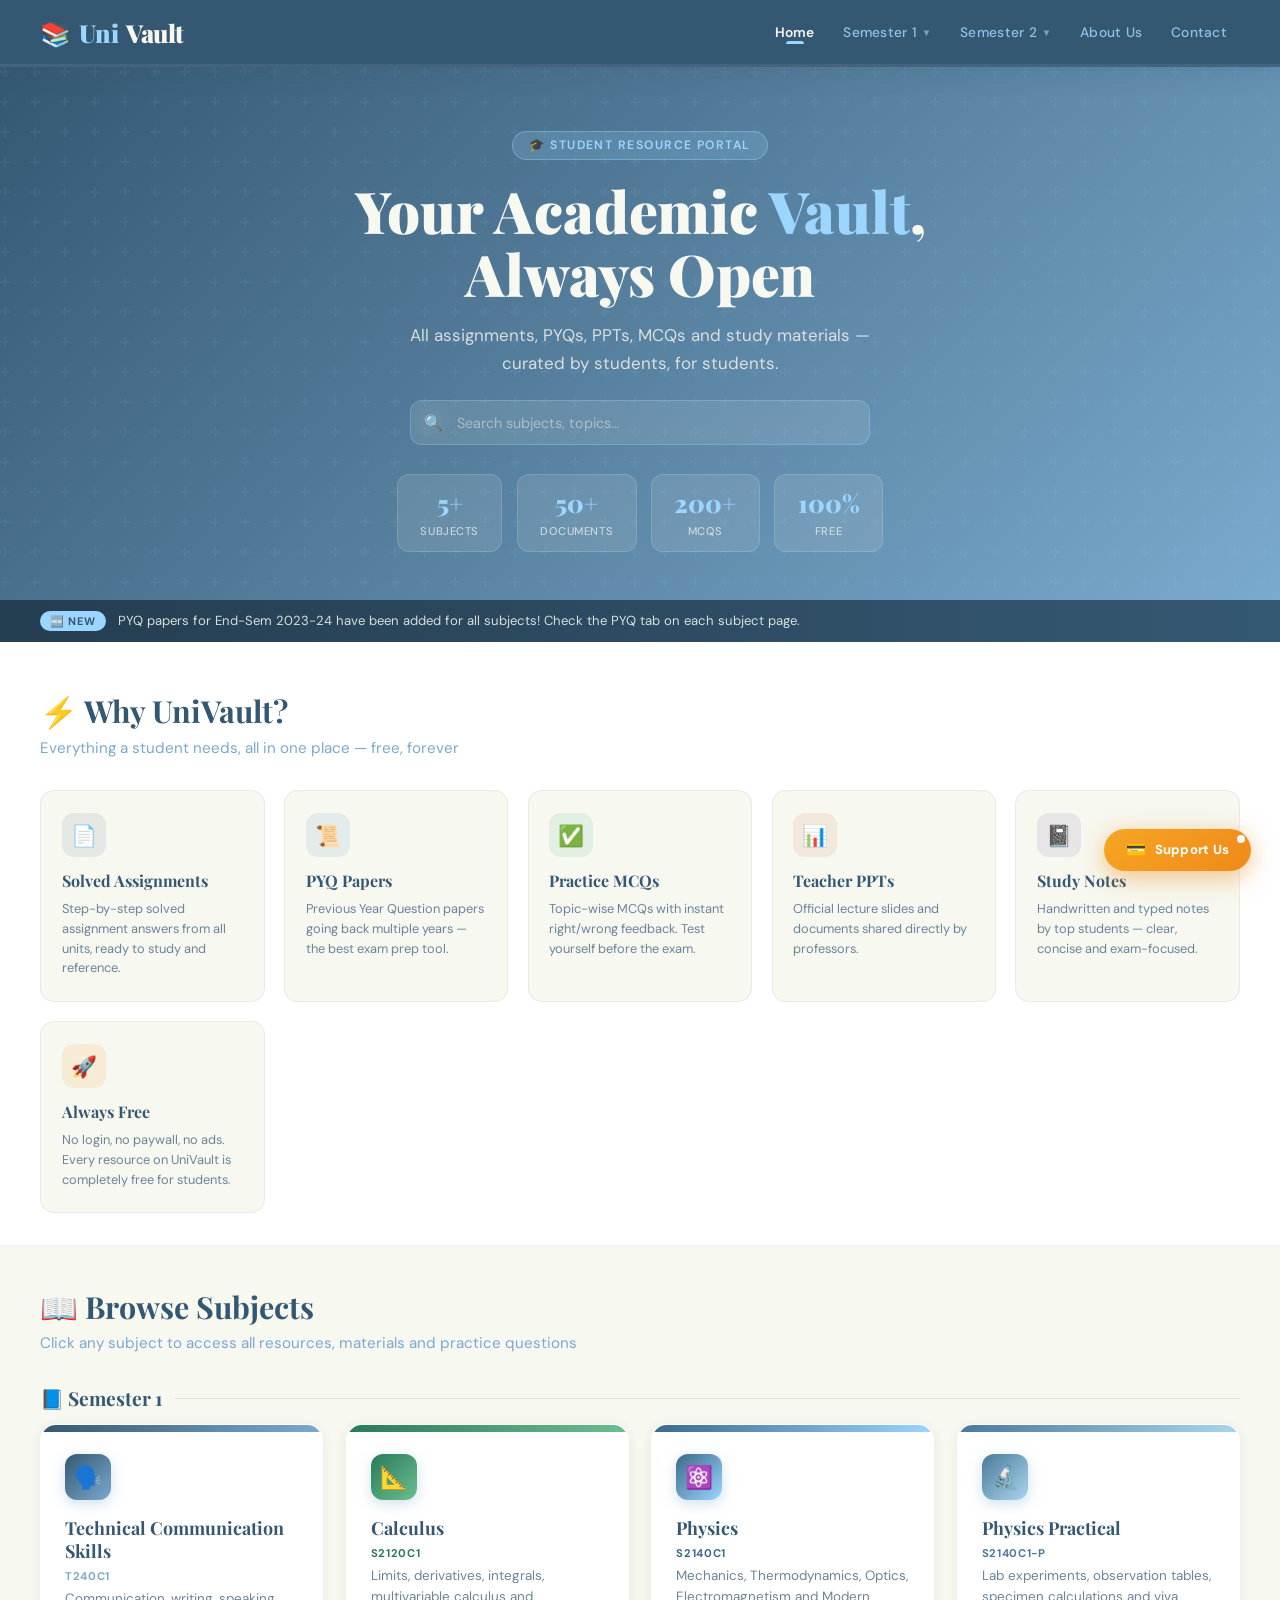
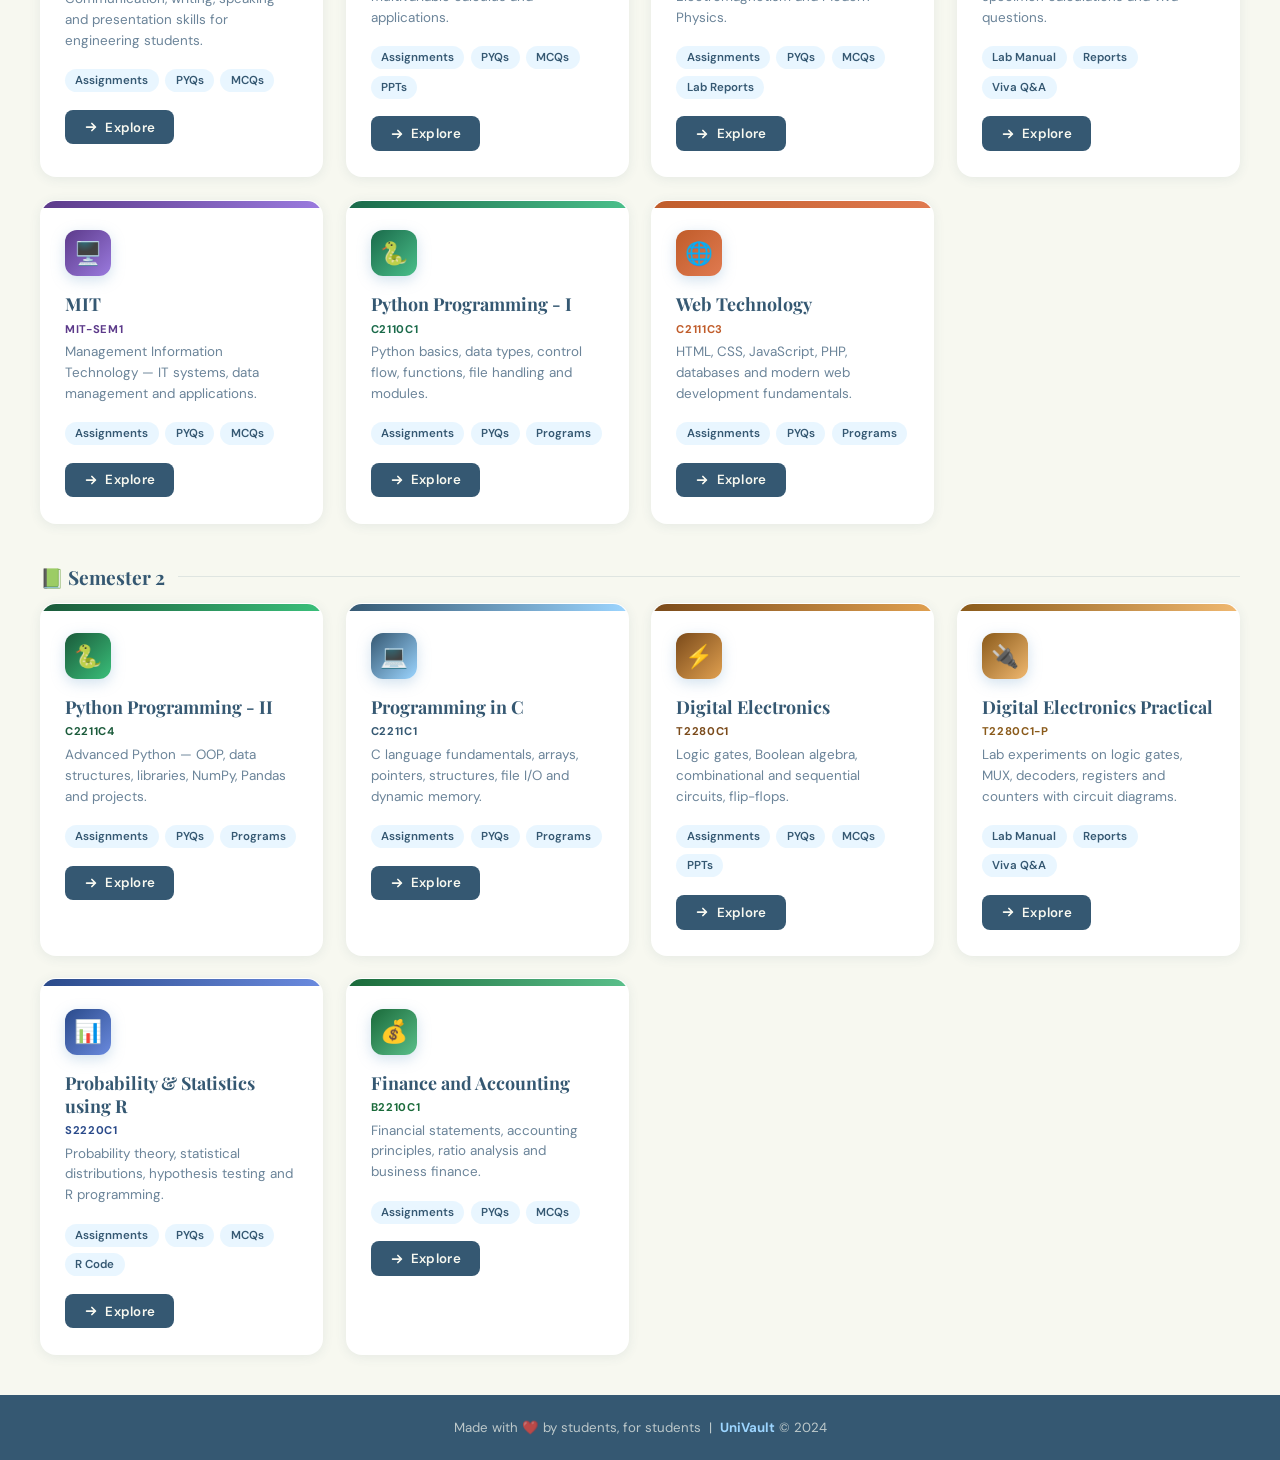
==== index.html @ ff8814cd "Add files via upload" ====
<!DOCTYPE html>
<html lang="en">
<head>
<meta charset="UTF-8"/>
<meta name="viewport" content="width=device-width, initial-scale=1.0"/>
<title>UniVault — Student Resource Hub</title>
<link href="https://fonts.googleapis.com/css2?family=Playfair+Display:wght@700;900&family=DM+Sans:wght@300;400;500;600&display=swap" rel="stylesheet"/>
<style>
:root {
  --c1:#355872; --c2:#7AAACE; --c3:#9CD5FF; --c4:#F7F8F0;
  --c1d:#243e52;
  --shadow:0 8px 32px rgba(53,88,114,.18);
  --radius:16px;
  --t:0.36s cubic-bezier(.4,0,.2,1);
}
*,*::before,*::after{box-sizing:border-box;margin:0;padding:0;}
html{scroll-behavior:smooth;}
body{
  font-family:'DM Sans',sans-serif;
  background:var(--c4);
  color:var(--c1);
  min-height:100vh;
  overflow-x:hidden;
  padding-top:67px;
}

/* PAGE SYSTEM */
.page{display:none;min-height:100vh;animation:pageIn .42s cubic-bezier(.4,0,.2,1);}
.page.active{display:block;}
@keyframes pageIn{from{opacity:0;transform:translateY(20px);}to{opacity:1;transform:translateY(0);}}

/* ══════════════════════════════════════════
   NAVBAR — fixed, scroll-aware
══════════════════════════════════════════ */
nav{
  position:fixed;top:0;left:0;right:0;
  z-index:500;
  display:flex;flex-direction:column;
  background:var(--c1);
  box-shadow:0 2px 24px rgba(53,88,114,.28);
  transition:background .3s ease,box-shadow .3s ease;
}
nav.scrolled{
  background:rgba(35,62,82,.96);
  backdrop-filter:blur(16px);
  -webkit-backdrop-filter:blur(16px);
  box-shadow:0 4px 36px rgba(53,88,114,.38);
}
.nav-top{
  display:flex;align-items:center;
  justify-content:space-between;
  padding:0 2.5rem;
  height:64px;
  transition:height .3s ease;
}
nav.scrolled .nav-top{height:52px;}
.nav-logo{
  font-family:'Playfair Display',serif;
  font-size:1.55rem;font-weight:900;
  color:var(--c4);letter-spacing:-.5px;
  cursor:pointer;user-select:none;
  display:flex;align-items:center;gap:.5rem;
  transition:font-size .3s ease;
  flex-shrink:0;
}
nav.scrolled .nav-logo{font-size:1.32rem;}
.nav-logo span{color:var(--c3);}
.nav-links{
  display:flex;align-items:center;gap:.15rem;
  list-style:none;
  overflow-x:auto;
  scrollbar-width:none;
  -ms-overflow-style:none;
  flex:1;
  justify-content:flex-end;
  padding:0 0 0 1rem;
}
.nav-links::-webkit-scrollbar{display:none;}
.nav-links li button{
  background:none;border:none;
  font-family:'DM Sans',sans-serif;
  font-size:.86rem;font-weight:500;letter-spacing:.02em;
  color:rgba(156,213,255,.85);
  padding:.42rem .82rem;
  border-radius:8px;cursor:pointer;
  transition:background var(--t),color var(--t);
  white-space:nowrap;
  position:relative;
}
.nav-links li button:hover{background:rgba(156,213,255,.14);color:var(--c4);}
.nav-links li button.active{color:var(--c4);font-weight:600;}
.nav-links li button.active::after{
  content:'';
  position:absolute;
  bottom:4px;left:50%;transform:translateX(-50%);
  width:18px;height:3px;
  background:var(--c3);
  border-radius:3px 3px 0 0;
}
/* Progress bar */
.nav-progress{height:3px;background:rgba(255,255,255,.07);position:relative;}
.nav-progress-fill{
  position:absolute;top:0;left:0;
  height:100%;width:0%;
  background:linear-gradient(90deg,var(--c3),var(--c2));
  transition:width .1s linear;
  border-radius:0 3px 3px 0;
  box-shadow:0 0 10px rgba(156,213,255,.55);
}

/* ── DROPDOWN MENUS ── */
.nav-dropdown{position:relative;}
.nav-dropdown>button{
  display:inline-flex;align-items:center;gap:.3rem;
  background:none;border:none;
  font-family:'DM Sans',sans-serif;
  font-size:.86rem;font-weight:500;letter-spacing:.02em;
  color:rgba(156,213,255,.85);
  padding:.42rem .82rem;
  border-radius:8px;cursor:pointer;
  transition:background var(--t),color var(--t);
  white-space:nowrap;position:relative;
}
.nav-dropdown>button .dd-arrow{
  font-size:.6rem;opacity:.7;
  transition:transform .25s ease;
  display:inline-block;
}
.nav-dropdown:hover>button .dd-arrow,
.nav-dropdown.open>button .dd-arrow{transform:rotate(180deg);}
.nav-dropdown>button:hover,.nav-dropdown.open>button{
  background:rgba(156,213,255,.14);color:var(--c4);
}
.nav-dropdown>button.active{color:var(--c4);font-weight:600;}
.nav-dropdown>button.active::after{
  content:'';position:absolute;
  bottom:4px;left:50%;transform:translateX(-50%);
  width:18px;height:3px;
  background:var(--c3);border-radius:3px 3px 0 0;
}
/* Dropdown panel */
.dd-menu{
  position:absolute;top:calc(100% + 6px);left:0;
  min-width:270px;
  background:var(--c1d);
  border:1px solid rgba(156,213,255,.18);
  border-radius:12px;
  padding:.5rem;
  box-shadow:0 16px 48px rgba(26,46,59,.45);
  opacity:0;pointer-events:none;
  transform:translateY(-8px);
  transition:opacity .22s ease,transform .22s ease;
  z-index:600;
}
.nav-dropdown:hover .dd-menu,
.nav-dropdown.open .dd-menu{
  opacity:1;pointer-events:auto;transform:translateY(0);
}
.dd-menu-header{
  font-size:.65rem;font-weight:700;letter-spacing:.1em;text-transform:uppercase;
  color:rgba(156,213,255,.55);
  padding:.4rem .7rem .3rem;
}
.dd-item{
  display:flex;flex-direction:column;
  padding:.52rem .75rem;border-radius:8px;cursor:pointer;
  transition:background .18s;
  text-align:left;border:none;background:none;width:100%;
}
.dd-item:hover{background:rgba(156,213,255,.12);}
.dd-item .dd-subj-name{
  font-family:'DM Sans',sans-serif;
  font-size:.83rem;font-weight:600;color:var(--c4);
  line-height:1.3;
}
.dd-item .dd-subj-code{
  font-size:.68rem;font-weight:500;
  color:var(--c3);
  letter-spacing:.04em;margin-top:.1rem;
}
.dd-divider{height:1px;background:rgba(156,213,255,.1);margin:.3rem .5rem;}

/* Hamburger */
.hamburger{
  display:none;flex-direction:column;gap:5px;
  cursor:pointer;padding:6px;margin-left:1rem;flex-shrink:0;
}
.hamburger span{
  display:block;width:22px;height:2px;
  background:var(--c4);border-radius:2px;
  transition:transform .3s ease,opacity .3s ease;
}
.hamburger.open span:nth-child(1){transform:translateY(7px) rotate(45deg);}
.hamburger.open span:nth-child(2){opacity:0;transform:scaleX(0);}
.hamburger.open span:nth-child(3){transform:translateY(-7px) rotate(-45deg);}

/* Mobile */
@media(max-width:820px){
  .hamburger{display:flex;}
  .nav-links{
    position:absolute;
    top:100%;left:0;right:0;
    flex-direction:column;align-items:stretch;justify-content:flex-start;
    background:rgba(35,62,82,.97);
    backdrop-filter:blur(16px);
    padding:0 1.5rem;
    max-height:0;overflow:hidden;
    transition:max-height .5s cubic-bezier(.4,0,.2,1),padding .3s ease;
    box-shadow:0 12px 32px rgba(53,88,114,.3);
    gap:0;
  }
  .nav-links.open{max-height:900px;padding:.6rem 1.5rem 1.2rem;}
  .nav-links li,.nav-dropdown{border-bottom:1px solid rgba(156,213,255,.09);width:100%;}
  .nav-links li:last-child,.nav-dropdown:last-child{border-bottom:none;}
  .nav-links li button{width:100%;text-align:left;padding:.78rem .4rem;font-size:.92rem;}
  .nav-links li button.active::after{display:none;}
  .nav-top{padding:0 1.5rem;}
  /* mobile dropdown */
  .nav-dropdown>button{width:100%;text-align:left;padding:.78rem .4rem;font-size:.92rem;}
  .nav-dropdown>button.active::after{display:none;}
  .dd-menu{
    position:static;
    opacity:1;pointer-events:auto;transform:none;
    box-shadow:none;border:none;
    background:rgba(156,213,255,.05);
    border-radius:8px;
    padding:.3rem .5rem;
    margin:.2rem 0 .4rem 1rem;
    display:none;
  }
  .nav-dropdown.open .dd-menu{display:block;}
  .dd-menu-header{color:rgba(156,213,255,.45);}
  .dd-item .dd-subj-name{font-size:.85rem;}
}

/* HERO */
.hero{
  position:relative;
  background:linear-gradient(135deg,var(--c1) 0%,var(--c2) 100%);
  min-height:340px;
  display:flex;flex-direction:column;align-items:center;
  justify-content:center;text-align:center;
  padding:4rem 2rem 3rem;overflow:hidden;
}
.hero::before{
  content:'';position:absolute;inset:0;
  background:url("data:image/svg+xml,%3Csvg width='60' height='60' viewBox='0 0 60 60' xmlns='http://www.w3.org/2000/svg'%3E%3Cg fill='%239CD5FF' fill-opacity='0.06'%3E%3Cpath d='M36 34v-4h-2v4h-4v2h4v4h2v-4h4v-2h-4zm0-30V0h-2v4h-4v2h4v4h2V6h4V4h-4zM6 34v-4H4v4H0v2h4v4h2v-4h4v-2H6zM6 4V0H4v4H0v2h4v4h2V6h4V4H6z'/%3E%3C/g%3E%3C/svg%3E");
  pointer-events:none;
}
.hero-badge{
  display:inline-block;
  background:rgba(156,213,255,.18);border:1px solid rgba(156,213,255,.38);
  color:var(--c3);font-size:.76rem;font-weight:600;letter-spacing:.12em;text-transform:uppercase;
  padding:.34rem 1rem;border-radius:50px;margin-bottom:1.2rem;
  animation:fadeUp .6s ease both;
}
.hero h1{
  font-family:'Playfair Display',serif;
  font-size:clamp(2.2rem,5vw,3.6rem);font-weight:900;
  color:var(--c4);line-height:1.1;margin-bottom:1rem;
  animation:fadeUp .7s .1s ease both;
}
.hero h1 em{font-style:normal;color:var(--c3);}
.hero p{
  font-size:1.06rem;color:rgba(247,248,240,.8);
  max-width:520px;line-height:1.65;
  animation:fadeUp .7s .2s ease both;
}
@keyframes fadeUp{from{opacity:0;transform:translateY(28px);}to{opacity:1;transform:translateY(0);}}

/* SUBJECTS */
.subjects-section{padding:2.5rem;}
.section-title{font-family:'Playfair Display',serif;font-size:1.9rem;font-weight:700;color:var(--c1);margin-bottom:.4rem;}
.section-sub{color:var(--c2);font-size:.95rem;margin-bottom:2rem;}
.subjects-grid{display:grid;grid-template-columns:repeat(auto-fill,minmax(260px,1fr));gap:1.4rem;}
.subject-card{
  background:#fff;border-radius:var(--radius);overflow:hidden;
  box-shadow:0 2px 12px rgba(53,88,114,.09);cursor:pointer;
  transition:transform var(--t),box-shadow var(--t),border-color var(--t);
  border:1.5px solid transparent;
}
.subject-card:hover{transform:translateY(-6px) scale(1.015);box-shadow:var(--shadow);border-color:var(--c3);}
.card-stripe{height:7px;background:linear-gradient(90deg,var(--c1),var(--c2));}
.card-body{padding:1.4rem 1.5rem 1.6rem;}
.card-icon{
  width:46px;height:46px;border-radius:12px;
  background:linear-gradient(135deg,var(--c3),var(--c2));
  display:flex;align-items:center;justify-content:center;
  font-size:1.4rem;margin-bottom:1rem;
  box-shadow:0 4px 14px rgba(122,170,206,.35);
}
.card-title{font-family:'Playfair Display',serif;font-size:1.12rem;font-weight:700;color:var(--c1);margin-bottom:.4rem;}
.card-desc{font-size:.84rem;color:#6b8499;line-height:1.55;margin-bottom:1.1rem;}
.card-pills{display:flex;flex-wrap:wrap;gap:.4rem;margin-bottom:1.1rem;}
.pill{font-size:.72rem;font-weight:600;padding:.25rem .65rem;border-radius:50px;background:rgba(156,213,255,.22);color:var(--c1);}
.card-btn{
  display:inline-flex;align-items:center;gap:.45rem;
  background:var(--c1);color:var(--c4);
  font-family:'DM Sans',sans-serif;font-size:.83rem;font-weight:600;
  padding:.55rem 1.2rem;border-radius:8px;border:none;cursor:pointer;
  transition:background var(--t),transform .15s;letter-spacing:.02em;
}
.card-btn:hover{background:var(--c2);transform:scale(1.04);}
.card-btn svg{width:14px;height:14px;transition:transform .2s;}
.card-btn:hover svg{transform:translateX(3px);}

/* SUBJECT DETAIL */
.subject-hero{
  background:linear-gradient(120deg,var(--c1d),var(--c1) 55%,var(--c2));
  padding:3rem 2.5rem 2.5rem;position:relative;overflow:hidden;
}
.subject-hero::after{
  content:'';position:absolute;right:-60px;top:-60px;
  width:280px;height:280px;background:rgba(156,213,255,.12);border-radius:50%;
}
.back-btn{
  display:inline-flex;align-items:center;gap:.4rem;
  background:rgba(247,248,240,.14);border:1px solid rgba(247,248,240,.28);
  color:var(--c4);font-family:'DM Sans',sans-serif;font-size:.84rem;font-weight:500;
  padding:.42rem 1rem;border-radius:8px;cursor:pointer;margin-bottom:1.4rem;
  transition:background var(--t);
}
.back-btn:hover{background:rgba(247,248,240,.24);}
.subject-title{font-family:'Playfair Display',serif;font-size:clamp(1.7rem,4vw,2.6rem);font-weight:900;color:var(--c4);margin-bottom:.5rem;}
.subject-meta{display:flex;flex-wrap:wrap;gap:1rem;margin-top:.8rem;}
.meta-item{display:flex;align-items:center;gap:.4rem;font-size:.85rem;color:rgba(247,248,240,.82);}
.tab-bar{
  display:flex;gap:.3rem;padding:1.4rem 2.5rem 0;
  border-bottom:2px solid rgba(53,88,114,.12);
  overflow-x:auto;background:#fff;
  position:sticky;top:67px;z-index:100;
}
.tab-bar::-webkit-scrollbar{height:0;}
.tab-btn{
  background:none;border:none;
  font-family:'DM Sans',sans-serif;font-size:.9rem;font-weight:500;color:#6b8499;
  padding:.65rem 1.2rem;border-bottom:3px solid transparent;margin-bottom:-2px;
  cursor:pointer;white-space:nowrap;
  transition:color var(--t),border-color var(--t);
}
.tab-btn.active{color:var(--c1);font-weight:600;border-bottom-color:var(--c1);}
.tab-btn:hover:not(.active){color:var(--c2);}
.tab-content{display:none;padding:2rem 2.5rem;}
.tab-content.active{display:block;animation:pageIn .3s ease;}
.resource-grid{display:grid;grid-template-columns:repeat(auto-fill,minmax(280px,1fr));gap:1.1rem;}
.resource-item{
  background:#fff;border-radius:12px;padding:1.2rem 1.3rem;
  display:flex;align-items:flex-start;gap:1rem;
  box-shadow:0 2px 10px rgba(53,88,114,.07);
  transition:transform var(--t),box-shadow var(--t),border-color var(--t);
  border:1.5px solid rgba(53,88,114,.06);
}
.resource-item:hover{transform:translateY(-3px);box-shadow:0 8px 24px rgba(53,88,114,.14);border-color:var(--c3);}
.res-icon{width:42px;height:42px;flex-shrink:0;border-radius:10px;display:flex;align-items:center;justify-content:center;font-size:1.1rem;box-shadow:0 3px 10px rgba(53,88,114,.22);}
.res-icon.pdf{background:linear-gradient(135deg,#e14d4d,#f08080);}
.res-icon.ppt{background:linear-gradient(135deg,#c05c2a,#e68a5c);}
.res-icon.doc{background:linear-gradient(135deg,var(--c1),var(--c2));}
.res-icon.mcq{background:linear-gradient(135deg,#2a8a6a,#5ec4a0);}
.res-info{flex:1;min-width:0;}
.res-name{font-size:.9rem;font-weight:600;color:var(--c1);margin-bottom:.22rem;white-space:nowrap;overflow:hidden;text-overflow:ellipsis;}
.res-desc{font-size:.77rem;color:#6b8499;line-height:1.45;margin-bottom:.7rem;}
.res-actions{display:flex;gap:.5rem;flex-wrap:wrap;}
.btn-preview,.btn-download{
  font-family:'DM Sans',sans-serif;font-size:.76rem;font-weight:600;
  padding:.32rem .8rem;border-radius:6px;border:none;cursor:pointer;
  display:inline-flex;align-items:center;gap:.3rem;transition:all .22s;
}
.btn-preview{background:rgba(53,88,114,.09);color:var(--c1);}
.btn-preview:hover{background:rgba(53,88,114,.18);transform:scale(1.04);}
.btn-download{background:var(--c1);color:var(--c4);}
.btn-download:hover{background:var(--c2);transform:scale(1.04);}
.upload-notice{
  background:rgba(156,213,255,.18);border:1.5px dashed var(--c2);
  border-radius:12px;padding:1.5rem;text-align:center;
  color:var(--c1);font-size:.88rem;line-height:1.6;margin-bottom:1.5rem;
}
.upload-notice strong{font-weight:700;color:var(--c1);display:block;margin-bottom:.3rem;font-size:.95rem;}
.mcq-card{
  background:#fff;border-radius:14px;padding:1.5rem;margin-bottom:1.2rem;
  box-shadow:0 2px 10px rgba(53,88,114,.07);border-left:4px solid var(--c2);
}
.mcq-q{font-weight:600;color:var(--c1);margin-bottom:1rem;font-size:.95rem;line-height:1.55;}
.mcq-options{display:flex;flex-direction:column;gap:.55rem;}
.mcq-opt{
  padding:.6rem 1rem;border-radius:8px;
  border:1.5px solid rgba(53,88,114,.15);
  cursor:pointer;font-size:.87rem;transition:all .2s;color:var(--c1);
}
.mcq-opt:hover{border-color:var(--c2);background:rgba(156,213,255,.1);}
.mcq-opt.correct{background:rgba(46,160,100,.12);border-color:#2ea064;color:#1a6640;}
.mcq-opt.wrong{background:rgba(220,60,60,.1);border-color:#dc3c3c;color:#8b2020;}
.mcq-result{margin-top:.8rem;font-size:.83rem;font-weight:600;display:none;}
.mcq-result.show{display:block;}
.mcq-result.correct-msg{color:#2ea064;}
.mcq-result.wrong-msg{color:#dc3c3c;}
.info-grid{display:grid;grid-template-columns:repeat(auto-fill,minmax(220px,1fr));gap:1rem;margin-bottom:1.5rem;}
.info-card{background:#fff;border-radius:12px;padding:1.2rem;box-shadow:0 2px 10px rgba(53,88,114,.07);text-align:center;}
.info-card .info-val{font-family:'Playfair Display',serif;font-size:2rem;font-weight:900;color:var(--c1);}
.info-card .info-label{font-size:.8rem;color:#6b8499;margin-top:.2rem;}
.overview-block{background:#fff;border-radius:14px;padding:1.6rem;box-shadow:0 2px 10px rgba(53,88,114,.07);margin-bottom:1.5rem;}
.overview-block h3{font-family:'Playfair Display',serif;color:var(--c1);font-size:1.1rem;margin-bottom:.8rem;}
.overview-block p{font-size:.9rem;color:#4a6275;line-height:1.65;}
.overview-block ul{padding-left:1.2rem;margin-top:.6rem;display:flex;flex-direction:column;gap:.35rem;}
.overview-block ul li{font-size:.88rem;color:#4a6275;line-height:1.5;}

/* ABOUT + CONTACT */
.about-hero,.contact-hero{
  background:linear-gradient(120deg,var(--c1d),var(--c1),var(--c2));
  padding:4rem 2.5rem 3rem;text-align:center;
}
.about-hero h1,.contact-hero h1{font-family:'Playfair Display',serif;font-size:clamp(1.8rem,4vw,2.8rem);font-weight:900;color:var(--c4);margin-bottom:.8rem;}
.about-hero p,.contact-hero p{color:rgba(247,248,240,.82);font-size:1rem;max-width:500px;margin:0 auto;}
.about-content,.contact-content{padding:2.5rem;max-width:860px;margin:0 auto;}
.team-grid{display:grid;grid-template-columns:repeat(auto-fill,minmax(200px,1fr));gap:1.4rem;margin-top:1.5rem;}
.team-card{background:#fff;border-radius:16px;padding:1.8rem 1.2rem;text-align:center;box-shadow:0 2px 12px rgba(53,88,114,.09);transition:transform var(--t);}
.team-card:hover{transform:translateY(-5px);}
.team-avatar{width:72px;height:72px;border-radius:50%;background:linear-gradient(135deg,var(--c1),var(--c2));display:flex;align-items:center;justify-content:center;font-size:1.8rem;margin:0 auto 1rem;box-shadow:0 4px 16px rgba(53,88,114,.25);}
.team-name{font-weight:700;color:var(--c1);font-size:.98rem;}
.team-role{font-size:.8rem;color:#6b8499;margin-top:.2rem;}
.contact-form{background:#fff;border-radius:var(--radius);padding:2rem;box-shadow:var(--shadow);}
.form-group{margin-bottom:1.2rem;}
.form-group label{display:block;font-size:.84rem;font-weight:600;color:var(--c1);margin-bottom:.4rem;}
.form-group input,.form-group textarea,.form-group select{
  width:100%;padding:.72rem 1rem;
  border:1.5px solid rgba(53,88,114,.18);border-radius:10px;
  font-family:'DM Sans',sans-serif;font-size:.9rem;color:var(--c1);
  background:var(--c4);outline:none;transition:border-color .2s;
}
.form-group input:focus,.form-group textarea:focus,.form-group select:focus{border-color:var(--c2);background:#fff;}
.form-group textarea{min-height:120px;resize:vertical;}
.submit-btn{
  width:100%;padding:.85rem;background:var(--c1);color:var(--c4);
  font-family:'DM Sans',sans-serif;font-size:.95rem;font-weight:600;
  border:none;border-radius:10px;cursor:pointer;
  transition:background var(--t),transform .15s;
}
.submit-btn:hover{background:var(--c2);transform:scale(1.02);}

/* MODAL */
.modal-overlay{display:none;position:fixed;inset:0;background:rgba(26,46,59,.7);z-index:1000;align-items:center;justify-content:center;backdrop-filter:blur(4px);}
.modal-overlay.open{display:flex;animation:fadeIn .25s ease;}
@keyframes fadeIn{from{opacity:0;}to{opacity:1;}}
.modal-box{background:#fff;border-radius:20px;width:min(680px,95vw);max-height:88vh;overflow:hidden;display:flex;flex-direction:column;box-shadow:0 24px 72px rgba(26,46,59,.3);animation:modalIn .3s cubic-bezier(.4,0,.2,1);}
@keyframes modalIn{from{opacity:0;transform:scale(.93) translateY(20px);}to{opacity:1;transform:scale(1) translateY(0);}}
.modal-header{display:flex;align-items:center;justify-content:space-between;padding:1.2rem 1.5rem;background:var(--c1);}
.modal-header h3{font-family:'Playfair Display',serif;font-size:1.1rem;color:var(--c4);font-weight:700;}
.modal-close{background:rgba(247,248,240,.18);border:none;color:var(--c4);font-size:1.3rem;width:34px;height:34px;border-radius:8px;cursor:pointer;display:flex;align-items:center;justify-content:center;transition:background .2s;}
.modal-close:hover{background:rgba(247,248,240,.3);}
.modal-body{flex:1;overflow-y:auto;padding:1.5rem;}
.preview-placeholder{background:linear-gradient(135deg,var(--c4),rgba(156,213,255,.2));border-radius:12px;min-height:340px;display:flex;flex-direction:column;align-items:center;justify-content:center;gap:1rem;border:2px dashed rgba(53,88,114,.2);}
.preview-placeholder .big-icon{font-size:3.5rem;}
.preview-placeholder p{color:#6b8499;font-size:.9rem;text-align:center;max-width:280px;line-height:1.5;}
.preview-placeholder strong{color:var(--c1);}

/* HERO STATS */
.hero-stats{
  position:relative;z-index:1;
  display:flex;flex-wrap:wrap;justify-content:center;gap:.9rem;
  margin-top:1.8rem;
  animation:fadeUp .7s .3s ease both;
}
.hero-stat{
  background:rgba(247,248,240,.1);
  backdrop-filter:blur(8px);
  border:1px solid rgba(247,248,240,.15);
  padding:.7rem 1.4rem;border-radius:12px;
  text-align:center;min-width:90px;
}
.hero-stat .val{
  font-family:'Playfair Display',serif;
  font-size:1.55rem;font-weight:900;color:var(--c3);display:block;
}
.hero-stat .lbl{font-size:.7rem;color:rgba(247,248,240,.68);font-weight:500;letter-spacing:.05em;text-transform:uppercase;}

/* SEARCH BAR */
.search-wrap{
  position:relative;z-index:1;
  width:100%;max-width:460px;
  margin-top:1.4rem;
  animation:fadeUp .7s .25s ease both;
}
.search-input{
  width:100%;
  padding:.78rem 1.2rem .78rem 2.9rem;
  background:rgba(247,248,240,.1);
  backdrop-filter:blur(10px);
  border:1.5px solid rgba(156,213,255,.3);
  border-radius:12px;
  font-family:'DM Sans',sans-serif;
  font-size:.9rem;color:var(--c4);
  outline:none;
  transition:border-color var(--t),background var(--t);
}
.search-input::placeholder{color:rgba(247,248,240,.45);}
.search-input:focus{border-color:var(--c3);background:rgba(247,248,240,.16);}
.search-icon-wrap{
  position:absolute;left:.85rem;top:50%;transform:translateY(-50%);
  font-size:.95rem;pointer-events:none;
}

/* WHY UNIVAULT section */
.why-section{
  padding:3rem 2.5rem 2rem;
  background:#fff;
  border-bottom:1px solid rgba(53,88,114,.08);
}
.why-grid{
  display:grid;
  grid-template-columns:repeat(auto-fill,minmax(220px,1fr));
  gap:1.2rem;
  margin-top:1.5rem;
}
.why-card{
  background:var(--c4);
  border-radius:14px;
  padding:1.4rem 1.3rem;
  border:1.5px solid rgba(53,88,114,.08);
  display:flex;flex-direction:column;gap:.5rem;
  transition:transform var(--t),box-shadow var(--t),border-color var(--t);
}
.why-card:hover{transform:translateY(-4px);box-shadow:0 8px 24px rgba(53,88,114,.12);border-color:var(--c3);}
.why-icon{
  width:44px;height:44px;border-radius:12px;
  display:flex;align-items:center;justify-content:center;
  font-size:1.3rem;margin-bottom:.3rem;
}
.why-title{font-family:'Playfair Display',serif;font-size:1rem;font-weight:700;color:var(--c1);}
.why-desc{font-size:.8rem;color:#6b8499;line-height:1.55;}

/* ANNOUNCEMENT STRIP */
.announce-strip{
  background:linear-gradient(90deg,var(--c1d),var(--c1));
  padding:.7rem 2.5rem;
  display:flex;align-items:center;gap:.8rem;
  flex-wrap:wrap;
}
.announce-strip .ann-badge{
  background:var(--c3);color:var(--c1);
  font-size:.68rem;font-weight:700;letter-spacing:.08em;text-transform:uppercase;
  padding:.18rem .6rem;border-radius:50px;flex-shrink:0;
}
.announce-strip p{font-size:.82rem;color:rgba(247,248,240,.85);line-height:1.4;}
footer{background:var(--c1);color:rgba(247,248,240,.7);text-align:center;padding:1.5rem 2rem;font-size:.83rem;margin-top:auto;}
footer strong{color:var(--c3);}
.reveal{opacity:0;transform:translateY(24px);transition:opacity .5s ease,transform .5s ease;}
.reveal.visible{opacity:1;transform:translateY(0);}

/* ── ACTION BANNER (About page) ── */
.action-banner{
  background:linear-gradient(135deg,var(--c1d) 0%,var(--c1) 55%,var(--c2) 100%);
  border-radius:16px;
  padding:1.8rem 2rem;
  margin-bottom:2rem;
  display:flex;align-items:center;justify-content:space-between;
  flex-wrap:wrap;gap:1.4rem;
  position:relative;overflow:hidden;
  box-shadow:0 8px 32px rgba(53,88,114,.28);
}
.action-banner::before{
  content:'';position:absolute;
  right:-50px;top:-50px;
  width:180px;height:180px;
  background:rgba(156,213,255,.1);border-radius:50%;
  pointer-events:none;
}
.action-banner-title{
  font-family:'Playfair Display',serif;
  font-size:1.2rem;font-weight:700;color:#fff;
  margin-bottom:.3rem;
}
.action-banner-sub{font-size:.82rem;color:rgba(255,255,255,.72);line-height:1.5;max-width:340px;}
.action-btns{display:flex;flex-wrap:wrap;gap:.8rem;align-items:center;}

/* Contribute Resources button */
.contrib-btn{
  display:inline-flex;align-items:center;gap:.5rem;
  background:rgba(247,248,240,.12);
  border:1.5px solid rgba(247,248,240,.3);
  color:#fff;
  font-family:'DM Sans',sans-serif;font-size:.86rem;font-weight:600;
  padding:.65rem 1.4rem;border-radius:50px;
  cursor:pointer;letter-spacing:.02em;
  transition:background var(--t),border-color var(--t),transform .15s;
  backdrop-filter:blur(6px);
  white-space:nowrap;
}
.contrib-btn:hover{
  background:rgba(247,248,240,.22);
  border-color:rgba(247,248,240,.5);
  transform:scale(1.04);
}
.contrib-btn:active{transform:scale(.97);}
.contrib-btn-icon{font-size:1rem;}

/* Support / Payment button */
.support-btn{
  display:inline-flex;align-items:center;gap:.5rem;
  background:linear-gradient(135deg,#f5a623,#f0891a);
  border:none;
  color:#fff;
  font-family:'DM Sans',sans-serif;font-size:.86rem;font-weight:700;
  padding:.65rem 1.4rem;border-radius:50px;
  cursor:pointer;letter-spacing:.02em;
  text-decoration:none;
  transition:filter var(--t),transform .15s,box-shadow var(--t);
  box-shadow:0 4px 18px rgba(240,137,26,.4);
  white-space:nowrap;
  position:relative;
  overflow:hidden;
}
.support-btn::after{
  content:'';
  position:absolute;inset:0;
  background:linear-gradient(90deg,transparent,rgba(255,255,255,.18),transparent);
  transform:translateX(-100%);
  transition:transform .45s ease;
}
.support-btn:hover::after{transform:translateX(100%);}
.support-btn:hover{filter:brightness(1.1);transform:scale(1.05);box-shadow:0 6px 24px rgba(240,137,26,.55);}
.support-btn:active{transform:scale(.97);}
.support-btn-icon{font-size:1rem;}
.support-badge{
  background:rgba(255,255,255,.22);
  font-size:.65rem;font-weight:700;letter-spacing:.06em;
  padding:.15rem .5rem;border-radius:50px;
  text-transform:uppercase;
  margin-left:.1rem;
}

/* ── FLOATING SUPPORT BUTTON (visible on all pages) ── */
.float-support{
  position:fixed;
  bottom:1.8rem;right:1.8rem;
  z-index:400;
  display:inline-flex;align-items:center;gap:.55rem;
  background:linear-gradient(135deg,#f5a623,#f0891a);
  color:#fff;
  font-family:'DM Sans',sans-serif;font-size:.82rem;font-weight:700;
  padding:.65rem 1.35rem;
  border-radius:50px;
  text-decoration:none;
  box-shadow:0 6px 24px rgba(240,137,26,.5);
  transition:transform var(--t),box-shadow var(--t),filter var(--t);
  letter-spacing:.02em;
  animation:floatPop .6s .8s cubic-bezier(.4,0,.2,1) both;
  overflow:hidden;
}
.float-support::after{
  content:'';position:absolute;inset:0;
  background:linear-gradient(90deg,transparent,rgba(255,255,255,.2),transparent);
  transform:translateX(-100%);
  transition:transform .45s ease;
}
.float-support:hover::after{transform:translateX(100%);}
.float-support:hover{transform:translateY(-3px) scale(1.05);box-shadow:0 10px 32px rgba(240,137,26,.6);filter:brightness(1.08);}
.float-support:active{transform:scale(.97);}
.float-support-icon{font-size:1rem;}
.float-support-pulse{
  position:absolute;top:6px;right:6px;
  width:8px;height:8px;background:#fff;
  border-radius:50%;
  animation:floatPulse 2s infinite;
}
@keyframes floatPop{from{opacity:0;transform:translateY(20px) scale(.85);}to{opacity:1;transform:translateY(0) scale(1);}}
@keyframes floatPulse{0%,100%{opacity:1;transform:scale(1);}50%{opacity:.4;transform:scale(1.5);}}
</style>
</head>
<body>

<!-- NAVBAR -->
<nav id="navbar">
  <div class="nav-top">
    <div class="nav-logo" onclick="showPage('home')">📚 <span>Uni</span>Vault</div>
    <ul class="nav-links" id="navLinks">

      <li><button onclick="showPage('home')" class="active" id="nav-home">Home</button></li>

      <!-- SEMESTER 1 DROPDOWN -->
      <li class="nav-dropdown" id="dd-sem1">
        <button onclick="toggleDropdown('dd-sem1')">
          Semester 1 <span class="dd-arrow">▼</span>
        </button>
        <div class="dd-menu">
          <div class="dd-menu-header">Semester 1 Subjects</div>
          <button class="dd-item" onclick="openSubject('tcs')">
            <span class="dd-subj-name">Technical Communication Skills</span>
            <span class="dd-subj-code">T240C1</span>
          </button>
          <button class="dd-item" onclick="openSubject('calculus')">
            <span class="dd-subj-name">Calculus</span>
            <span class="dd-subj-code">S2120C1</span>
          </button>
          <button class="dd-item" onclick="openSubject('physics')">
            <span class="dd-subj-name">Physics</span>
            <span class="dd-subj-code">S2140C1</span>
          </button>
          <button class="dd-item" onclick="openSubject('physics-practical')">
            <span class="dd-subj-name">Physics Practical</span>
            <span class="dd-subj-code">S2140C1-P</span>
          </button>
          <button class="dd-item" onclick="openSubject('mit')">
            <span class="dd-subj-name">MIT</span>
            <span class="dd-subj-code">MIT-SEM1</span>
          </button>
          <button class="dd-item" onclick="openSubject('python1')">
            <span class="dd-subj-name">Python Programming - I</span>
            <span class="dd-subj-code">C2110C1</span>
          </button>
          <button class="dd-item" onclick="openSubject('webtech')">
            <span class="dd-subj-name">Web Technology</span>
            <span class="dd-subj-code">C2111C3</span>
          </button>
        </div>
      </li>

      <!-- SEMESTER 2 DROPDOWN -->
      <li class="nav-dropdown" id="dd-sem2">
        <button onclick="toggleDropdown('dd-sem2')">
          Semester 2 <span class="dd-arrow">▼</span>
        </button>
        <div class="dd-menu">
          <div class="dd-menu-header">Semester 2 Subjects</div>
          <button class="dd-item" onclick="openSubject('python2')">
            <span class="dd-subj-name">Python Programming - II</span>
            <span class="dd-subj-code">C2211C4</span>
          </button>
          <button class="dd-item" onclick="openSubject('c-prog')">
            <span class="dd-subj-name">Programming in C</span>
            <span class="dd-subj-code">C2211C1</span>
          </button>
          <button class="dd-item" onclick="openSubject('de')">
            <span class="dd-subj-name">Digital Electronics</span>
            <span class="dd-subj-code">T2280C1</span>
          </button>
          <button class="dd-item" onclick="openSubject('de-practical')">
            <span class="dd-subj-name">Digital Electronics Practical</span>
            <span class="dd-subj-code">T2280C1-P</span>
          </button>
          <button class="dd-item" onclick="openSubject('prob-stats')">
            <span class="dd-subj-name">Probability &amp; Statistics using R</span>
            <span class="dd-subj-code">S2220C1</span>
          </button>
          <button class="dd-item" onclick="openSubject('finance')">
            <span class="dd-subj-name">Finance and Accounting</span>
            <span class="dd-subj-code">B2210C1</span>
          </button>
        </div>
      </li>

      <li><button onclick="showPage('about')" id="nav-about">About Us</button></li>
      <li><button onclick="showPage('contact')" id="nav-contact">Contact</button></li>
    </ul>
    <div class="hamburger" id="hamburger" onclick="toggleMenu()">
      <span></span><span></span><span></span>
    </div>
  </div>
  <div class="nav-progress"><div class="nav-progress-fill" id="progressFill"></div></div>
</nav>

<!-- HOME PAGE -->
<div class="page active" id="page-home">
  <div class="hero">
    <div class="hero-badge">🎓 Student Resource Portal</div>
    <h1>Your Academic <em>Vault</em>,<br>Always Open</h1>
    <p>All assignments, PYQs, PPTs, MCQs and study materials — curated by students, for students.</p>
    <!-- Search Bar -->
    <div class="search-wrap">
      <span class="search-icon-wrap">🔍</span>
      <input class="search-input" type="text" placeholder="Search subjects, topics…" oninput="filterCards(this.value)"/>
    </div>
    <!-- Stats -->
    <div class="hero-stats">
      <div class="hero-stat"><span class="val">5+</span><span class="lbl">Subjects</span></div>
      <div class="hero-stat"><span class="val">50+</span><span class="lbl">Documents</span></div>
      <div class="hero-stat"><span class="val">200+</span><span class="lbl">MCQs</span></div>
      <div class="hero-stat"><span class="val">100%</span><span class="lbl">Free</span></div>
    </div>
  </div>

  <!-- Announcement Strip -->
  <div class="announce-strip">
    <span class="ann-badge">🆕 New</span>
    <p>PYQ papers for End-Sem 2023-24 have been added for all subjects! Check the PYQ tab on each subject page.</p>
  </div>

  <!-- Why UniVault Section -->
  <div class="why-section">
    <h2 class="section-title">⚡ Why UniVault?</h2>
    <p class="section-sub">Everything a student needs, all in one place — free, forever</p>
    <div class="why-grid">
      <div class="why-card reveal">
        <div class="why-icon" style="background:rgba(53,88,114,.1);">📄</div>
        <div class="why-title">Solved Assignments</div>
        <div class="why-desc">Step-by-step solved assignment answers from all units, ready to study and reference.</div>
      </div>
      <div class="why-card reveal">
        <div class="why-icon" style="background:rgba(122,170,206,.15);">📜</div>
        <div class="why-title">PYQ Papers</div>
        <div class="why-desc">Previous Year Question papers going back multiple years — the best exam prep tool.</div>
      </div>
      <div class="why-card reveal">
        <div class="why-icon" style="background:rgba(46,160,100,.1);">✅</div>
        <div class="why-title">Practice MCQs</div>
        <div class="why-desc">Topic-wise MCQs with instant right/wrong feedback. Test yourself before the exam.</div>
      </div>
      <div class="why-card reveal">
        <div class="why-icon" style="background:rgba(192,92,42,.1);">📊</div>
        <div class="why-title">Teacher PPTs</div>
        <div class="why-desc">Official lecture slides and documents shared directly by professors.</div>
      </div>
      <div class="why-card reveal">
        <div class="why-icon" style="background:rgba(92,58,138,.1);">📓</div>
        <div class="why-title">Study Notes</div>
        <div class="why-desc">Handwritten and typed notes by top students — clear, concise and exam-focused.</div>
      </div>
      <div class="why-card reveal">
        <div class="why-icon" style="background:rgba(240,137,26,.12);">🚀</div>
        <div class="why-title">Always Free</div>
        <div class="why-desc">No login, no paywall, no ads. Every resource on UniVault is completely free for students.</div>
      </div>
    </div>
  </div>
  <div class="subjects-section">
    <div style="margin-bottom:1.8rem;">
      <h2 class="section-title">📖 Browse Subjects</h2>
      <p class="section-sub">Click any subject to access all resources, materials and practice questions</p>
    </div>

    <!-- Semester 1 -->
    <div style="margin-bottom:.8rem;display:flex;align-items:center;gap:.8rem;">
      <div style="font-family:'Playfair Display',serif;font-size:1.2rem;font-weight:700;color:var(--c1);">📘 Semester 1</div>
      <div style="flex:1;height:1px;background:rgba(53,88,114,.12);"></div>
    </div>
    <div class="subjects-grid" id="subjectGrid" style="margin-bottom:2.5rem;">

      <div class="subject-card reveal" data-search="technical communication skills tcs t240c1" onclick="openSubject('tcs')">
        <div class="card-stripe" style="background:linear-gradient(90deg,#355872,#7AAACE);"></div>
        <div class="card-body">
          <div class="card-icon" style="background:linear-gradient(135deg,#355872,#7AAACE);">🗣️</div>
          <div class="card-title">Technical Communication Skills</div>
          <div style="font-size:.7rem;font-weight:700;color:var(--c2);letter-spacing:.06em;margin-bottom:.4rem;">T240C1</div>
          <div class="card-desc">Communication, writing, speaking and presentation skills for engineering students.</div>
          <div class="card-pills"><span class="pill">Assignments</span><span class="pill">PYQs</span><span class="pill">MCQs</span></div>
          <button class="card-btn"><svg viewBox="0 0 16 16" fill="none" stroke="currentColor" stroke-width="2" stroke-linecap="round" stroke-linejoin="round"><path d="M3 8h10M9 4l4 4-4 4"/></svg>Explore</button>
        </div>
      </div>

      <div class="subject-card reveal" data-search="calculus mathematics s2120c1 derivatives integrals" onclick="openSubject('calculus')">
        <div class="card-stripe" style="background:linear-gradient(90deg,#2a7a5a,#6abf90);"></div>
        <div class="card-body">
          <div class="card-icon" style="background:linear-gradient(135deg,#2a7a5a,#6abf90);">📐</div>
          <div class="card-title">Calculus</div>
          <div style="font-size:.7rem;font-weight:700;color:#2a7a5a;letter-spacing:.06em;margin-bottom:.4rem;">S2120C1</div>
          <div class="card-desc">Limits, derivatives, integrals, multivariable calculus and applications.</div>
          <div class="card-pills"><span class="pill">Assignments</span><span class="pill">PYQs</span><span class="pill">MCQs</span><span class="pill">PPTs</span></div>
          <button class="card-btn"><svg viewBox="0 0 16 16" fill="none" stroke="currentColor" stroke-width="2" stroke-linecap="round" stroke-linejoin="round"><path d="M3 8h10M9 4l4 4-4 4"/></svg>Explore</button>
        </div>
      </div>

      <div class="subject-card reveal" data-search="physics s2140c1 mechanics optics waves" onclick="openSubject('physics')">
        <div class="card-stripe" style="background:linear-gradient(90deg,#3a6a8a,#9CD5FF);"></div>
        <div class="card-body">
          <div class="card-icon" style="background:linear-gradient(135deg,#3a6a8a,#9CD5FF);">⚛️</div>
          <div class="card-title">Physics</div>
          <div style="font-size:.7rem;font-weight:700;color:#3a6a8a;letter-spacing:.06em;margin-bottom:.4rem;">S2140C1</div>
          <div class="card-desc">Mechanics, Thermodynamics, Optics, Electromagnetism and Modern Physics.</div>
          <div class="card-pills"><span class="pill">Assignments</span><span class="pill">PYQs</span><span class="pill">MCQs</span><span class="pill">Lab Reports</span></div>
          <button class="card-btn"><svg viewBox="0 0 16 16" fill="none" stroke="currentColor" stroke-width="2" stroke-linecap="round" stroke-linejoin="round"><path d="M3 8h10M9 4l4 4-4 4"/></svg>Explore</button>
        </div>
      </div>

      <div class="subject-card reveal" data-search="physics practical s2140c1-p lab experiments" onclick="openSubject('physics-practical')">
        <div class="card-stripe" style="background:linear-gradient(90deg,#4a7a9a,#aad5ef);"></div>
        <div class="card-body">
          <div class="card-icon" style="background:linear-gradient(135deg,#4a7a9a,#aad5ef);">🔬</div>
          <div class="card-title">Physics Practical</div>
          <div style="font-size:.7rem;font-weight:700;color:#4a7a9a;letter-spacing:.06em;margin-bottom:.4rem;">S2140C1-P</div>
          <div class="card-desc">Lab experiments, observation tables, specimen calculations and viva questions.</div>
          <div class="card-pills"><span class="pill">Lab Manual</span><span class="pill">Reports</span><span class="pill">Viva Q&A</span></div>
          <button class="card-btn"><svg viewBox="0 0 16 16" fill="none" stroke="currentColor" stroke-width="2" stroke-linecap="round" stroke-linejoin="round"><path d="M3 8h10M9 4l4 4-4 4"/></svg>Explore</button>
        </div>
      </div>

      <div class="subject-card reveal" data-search="mit management information technology mit-sem1" onclick="openSubject('mit')">
        <div class="card-stripe" style="background:linear-gradient(90deg,#5c3a8a,#9a7ade);"></div>
        <div class="card-body">
          <div class="card-icon" style="background:linear-gradient(135deg,#5c3a8a,#9a7ade);">🖥️</div>
          <div class="card-title">MIT</div>
          <div style="font-size:.7rem;font-weight:700;color:#5c3a8a;letter-spacing:.06em;margin-bottom:.4rem;">MIT-SEM1</div>
          <div class="card-desc">Management Information Technology — IT systems, data management and applications.</div>
          <div class="card-pills"><span class="pill">Assignments</span><span class="pill">PYQs</span><span class="pill">MCQs</span></div>
          <button class="card-btn"><svg viewBox="0 0 16 16" fill="none" stroke="currentColor" stroke-width="2" stroke-linecap="round" stroke-linejoin="round"><path d="M3 8h10M9 4l4 4-4 4"/></svg>Explore</button>
        </div>
      </div>

      <div class="subject-card reveal" data-search="python programming 1 c2110c1 basics functions" onclick="openSubject('python1')">
        <div class="card-stripe" style="background:linear-gradient(90deg,#1a6a4a,#4abf8a);"></div>
        <div class="card-body">
          <div class="card-icon" style="background:linear-gradient(135deg,#1a6a4a,#4abf8a);">🐍</div>
          <div class="card-title">Python Programming - I</div>
          <div style="font-size:.7rem;font-weight:700;color:#1a6a4a;letter-spacing:.06em;margin-bottom:.4rem;">C2110C1</div>
          <div class="card-desc">Python basics, data types, control flow, functions, file handling and modules.</div>
          <div class="card-pills"><span class="pill">Assignments</span><span class="pill">PYQs</span><span class="pill">Programs</span></div>
          <button class="card-btn"><svg viewBox="0 0 16 16" fill="none" stroke="currentColor" stroke-width="2" stroke-linecap="round" stroke-linejoin="round"><path d="M3 8h10M9 4l4 4-4 4"/></svg>Explore</button>
        </div>
      </div>

      <div class="subject-card reveal" data-search="web technology c2111c3 html css javascript" onclick="openSubject('webtech')">
        <div class="card-stripe" style="background:linear-gradient(90deg,#c05c2a,#e07a50);"></div>
        <div class="card-body">
          <div class="card-icon" style="background:linear-gradient(135deg,#c05c2a,#e07a50);">🌐</div>
          <div class="card-title">Web Technology</div>
          <div style="font-size:.7rem;font-weight:700;color:#c05c2a;letter-spacing:.06em;margin-bottom:.4rem;">C2111C3</div>
          <div class="card-desc">HTML, CSS, JavaScript, PHP, databases and modern web development fundamentals.</div>
          <div class="card-pills"><span class="pill">Assignments</span><span class="pill">PYQs</span><span class="pill">Programs</span></div>
          <button class="card-btn"><svg viewBox="0 0 16 16" fill="none" stroke="currentColor" stroke-width="2" stroke-linecap="round" stroke-linejoin="round"><path d="M3 8h10M9 4l4 4-4 4"/></svg>Explore</button>
        </div>
      </div>

    </div>

    <!-- Semester 2 -->
    <div style="margin-bottom:.8rem;display:flex;align-items:center;gap:.8rem;">
      <div style="font-family:'Playfair Display',serif;font-size:1.2rem;font-weight:700;color:var(--c1);">📗 Semester 2</div>
      <div style="flex:1;height:1px;background:rgba(53,88,114,.12);"></div>
    </div>
    <div class="subjects-grid" id="subjectGrid2">

      <div class="subject-card reveal" data-search="python programming 2 c2211c4 advanced oop" onclick="openSubject('python2')">
        <div class="card-stripe" style="background:linear-gradient(90deg,#1a5a3a,#3abf7a);"></div>
        <div class="card-body">
          <div class="card-icon" style="background:linear-gradient(135deg,#1a5a3a,#3abf7a);">🐍</div>
          <div class="card-title">Python Programming - II</div>
          <div style="font-size:.7rem;font-weight:700;color:#1a5a3a;letter-spacing:.06em;margin-bottom:.4rem;">C2211C4</div>
          <div class="card-desc">Advanced Python — OOP, data structures, libraries, NumPy, Pandas and projects.</div>
          <div class="card-pills"><span class="pill">Assignments</span><span class="pill">PYQs</span><span class="pill">Programs</span></div>
          <button class="card-btn"><svg viewBox="0 0 16 16" fill="none" stroke="currentColor" stroke-width="2" stroke-linecap="round" stroke-linejoin="round"><path d="M3 8h10M9 4l4 4-4 4"/></svg>Explore</button>
        </div>
      </div>

      <div class="subject-card reveal" data-search="programming in c c2211c1 pointers arrays" onclick="openSubject('c-prog')">
        <div class="card-stripe" style="background:linear-gradient(90deg,#355872,#9CD5FF);"></div>
        <div class="card-body">
          <div class="card-icon" style="background:linear-gradient(135deg,#355872,#9CD5FF);">💻</div>
          <div class="card-title">Programming in C</div>
          <div style="font-size:.7rem;font-weight:700;color:var(--c1);letter-spacing:.06em;margin-bottom:.4rem;">C2211C1</div>
          <div class="card-desc">C language fundamentals, arrays, pointers, structures, file I/O and dynamic memory.</div>
          <div class="card-pills"><span class="pill">Assignments</span><span class="pill">PYQs</span><span class="pill">Programs</span></div>
          <button class="card-btn"><svg viewBox="0 0 16 16" fill="none" stroke="currentColor" stroke-width="2" stroke-linecap="round" stroke-linejoin="round"><path d="M3 8h10M9 4l4 4-4 4"/></svg>Explore</button>
        </div>
      </div>

      <div class="subject-card reveal" data-search="digital electronics t2280c1 logic gates circuits" onclick="openSubject('de')">
        <div class="card-stripe" style="background:linear-gradient(90deg,#7a4a1a,#e0a050);"></div>
        <div class="card-body">
          <div class="card-icon" style="background:linear-gradient(135deg,#7a4a1a,#e0a050);">⚡</div>
          <div class="card-title">Digital Electronics</div>
          <div style="font-size:.7rem;font-weight:700;color:#7a4a1a;letter-spacing:.06em;margin-bottom:.4rem;">T2280C1</div>
          <div class="card-desc">Logic gates, Boolean algebra, combinational and sequential circuits, flip-flops.</div>
          <div class="card-pills"><span class="pill">Assignments</span><span class="pill">PYQs</span><span class="pill">MCQs</span><span class="pill">PPTs</span></div>
          <button class="card-btn"><svg viewBox="0 0 16 16" fill="none" stroke="currentColor" stroke-width="2" stroke-linecap="round" stroke-linejoin="round"><path d="M3 8h10M9 4l4 4-4 4"/></svg>Explore</button>
        </div>
      </div>

      <div class="subject-card reveal" data-search="digital electronics practical t2280c1-p lab" onclick="openSubject('de-practical')">
        <div class="card-stripe" style="background:linear-gradient(90deg,#8a5a1a,#f0b870);"></div>
        <div class="card-body">
          <div class="card-icon" style="background:linear-gradient(135deg,#8a5a1a,#f0b870);">🔌</div>
          <div class="card-title">Digital Electronics Practical</div>
          <div style="font-size:.7rem;font-weight:700;color:#8a5a1a;letter-spacing:.06em;margin-bottom:.4rem;">T2280C1-P</div>
          <div class="card-desc">Lab experiments on logic gates, MUX, decoders, registers and counters with circuit diagrams.</div>
          <div class="card-pills"><span class="pill">Lab Manual</span><span class="pill">Reports</span><span class="pill">Viva Q&A</span></div>
          <button class="card-btn"><svg viewBox="0 0 16 16" fill="none" stroke="currentColor" stroke-width="2" stroke-linecap="round" stroke-linejoin="round"><path d="M3 8h10M9 4l4 4-4 4"/></svg>Explore</button>
        </div>
      </div>

      <div class="subject-card reveal" data-search="probability statistics r s2220c1 distributions" onclick="openSubject('prob-stats')">
        <div class="card-stripe" style="background:linear-gradient(90deg,#2a4a8a,#6a8ade);"></div>
        <div class="card-body">
          <div class="card-icon" style="background:linear-gradient(135deg,#2a4a8a,#6a8ade);">📊</div>
          <div class="card-title">Probability &amp; Statistics using R</div>
          <div style="font-size:.7rem;font-weight:700;color:#2a4a8a;letter-spacing:.06em;margin-bottom:.4rem;">S2220C1</div>
          <div class="card-desc">Probability theory, statistical distributions, hypothesis testing and R programming.</div>
          <div class="card-pills"><span class="pill">Assignments</span><span class="pill">PYQs</span><span class="pill">MCQs</span><span class="pill">R Code</span></div>
          <button class="card-btn"><svg viewBox="0 0 16 16" fill="none" stroke="currentColor" stroke-width="2" stroke-linecap="round" stroke-linejoin="round"><path d="M3 8h10M9 4l4 4-4 4"/></svg>Explore</button>
        </div>
      </div>

      <div class="subject-card reveal" data-search="finance accounting b2210c1 balance sheet" onclick="openSubject('finance')">
        <div class="card-stripe" style="background:linear-gradient(90deg,#1a6a3a,#5abf8a);"></div>
        <div class="card-body">
          <div class="card-icon" style="background:linear-gradient(135deg,#1a6a3a,#5abf8a);">💰</div>
          <div class="card-title">Finance and Accounting</div>
          <div style="font-size:.7rem;font-weight:700;color:#1a6a3a;letter-spacing:.06em;margin-bottom:.4rem;">B2210C1</div>
          <div class="card-desc">Financial statements, accounting principles, ratio analysis and business finance.</div>
          <div class="card-pills"><span class="pill">Assignments</span><span class="pill">PYQs</span><span class="pill">MCQs</span></div>
          <button class="card-btn"><svg viewBox="0 0 16 16" fill="none" stroke="currentColor" stroke-width="2" stroke-linecap="round" stroke-linejoin="round"><path d="M3 8h10M9 4l4 4-4 4"/></svg>Explore</button>
        </div>
      </div>

    </div>
  </div>
  <footer>Made with ❤️ by students, for students &nbsp;|&nbsp; <strong>UniVault</strong> © 2024</footer>
</div>

<!-- SUBJECT PAGE -->
<div class="page" id="page-subject">
  <div class="subject-hero">
    <button class="back-btn" onclick="showPage('home')">← Back to Subjects</button>
    <div class="subject-title" id="subject-title-text">Subject</div>
    <div style="display:flex;align-items:center;gap:.7rem;margin-top:.4rem;flex-wrap:wrap;">
      <span style="background:rgba(156,213,255,.25);border:1px solid rgba(156,213,255,.45);color:var(--c3);font-size:.72rem;font-weight:700;letter-spacing:.1em;padding:.22rem .75rem;border-radius:50px;" id="subject-code-badge">CODE</span>
      <span style="color:rgba(247,248,240,.72);font-size:.88rem;" id="subject-subtitle-text">Complete study resources</span>
    </div>
    <div class="subject-meta" id="subject-meta-area"></div>
  </div>
  <div class="tab-bar">
    <button class="tab-btn active" onclick="switchTab('overview')">📋 Overview</button>
    <button class="tab-btn" onclick="switchTab('assignments')">📄 Assignments</button>
    <button class="tab-btn" onclick="switchTab('pyq')">📜 PYQ Papers</button>
    <button class="tab-btn" onclick="switchTab('mcq')">✅ Practice MCQs</button>
    <button class="tab-btn" onclick="switchTab('ppt')">📊 PPTs & Docs</button>
    <button class="tab-btn" onclick="switchTab('notes')">📓 Notes</button>
  </div>
  <div class="tab-content active" id="tab-overview">
    <div class="info-grid" id="subject-info-grid"></div>
    <div id="subject-overview-content"></div>
  </div>
  <div class="tab-content" id="tab-assignments">
    <div class="upload-notice"><strong>📤 Upload Your Documents Here</strong>Replace placeholders with real files. Upload PDFs and add links in the subject data.</div>
    <div class="resource-grid" id="res-assignments"></div>
  </div>
  <div class="tab-content" id="tab-pyq">
    <div class="upload-notice"><strong>📜 Previous Year Question Papers</strong>Real PYQ PDFs appear here once uploaded.</div>
    <div class="resource-grid" id="res-pyq"></div>
  </div>
  <div class="tab-content" id="tab-mcq"><div id="mcq-container"></div></div>
  <div class="tab-content" id="tab-ppt">
    <div class="upload-notice"><strong>📊 Teacher-Provided PPTs & Documents</strong>Upload teacher slides and handouts here.</div>
    <div class="resource-grid" id="res-ppt"></div>
  </div>
  <div class="tab-content" id="tab-notes">
    <div class="upload-notice"><strong>📓 Study Notes & Learning Material</strong>Handwritten notes, summaries and reference material.</div>
    <div class="resource-grid" id="res-notes"></div>
  </div>
  <footer>Made with ❤️ by students, for students &nbsp;|&nbsp; <strong>UniVault</strong> © 2024</footer>
</div>

<!-- ABOUT PAGE -->
<div class="page" id="page-about">
  <div class="about-hero">
    <div class="hero-badge">👥 Our Team</div>
    <h1>About UniVault</h1>
    <p>A student-built platform to make academic resources accessible for every junior.</p>
  </div>
  <div class="about-content">
    <div class="overview-block" style="margin-top:2rem;">
      <h3>🎯 Our Mission</h3>
      <p>UniVault was created by students who understand the struggle of finding good study materials. We collect, organize and share everything in one place.</p>
    </div>
    <div class="overview-block">
      <h3>📌 What We Offer</h3>
      <ul>
        <li>Curated assignments with solutions from all semesters</li>
        <li>Previous Year Question (PYQ) papers with answer keys</li>
        <li>Practice MCQs with instant feedback for exam preparation</li>
        <li>Teacher-provided PPTs and official documents</li>
        <li>Handwritten and typed study notes from toppers</li>
        <li>Subject-wise organized content for quick access</li>
      </ul>
    </div>

    <!-- ── ACTION BUTTONS BLOCK ── -->
    <div class="action-banner">
      <div class="action-banner-text">
        <div class="action-banner-title">💡 Help Us Grow</div>
        <div class="action-banner-sub">Contribute your notes or support us financially — every bit helps UniVault reach more students.</div>
      </div>
      <div class="action-btns">
        <!-- Contribute Resources -->
        <button class="contrib-btn" onclick="showPage('contact')">
          <span class="contrib-btn-icon">📚</span>
          Contribute Resources
        </button>
        <!-- Support / Payment -->
        <a class="support-btn" href="https://razorpay.me/@aarya5460" target="_blank" rel="noopener noreferrer">
          <span class="support-btn-icon">💳</span>
          Support Us
          <span class="support-badge">Razorpay</span>
        </a>
      </div>
    </div>

    <h2 class="section-title" style="margin-bottom:.4rem;">Meet the Team</h2>
    <p class="section-sub">The students behind UniVault</p>
    <div class="team-grid">
      <div class="team-card"><div class="team-avatar">👨‍💻</div><div class="team-name">Your Name</div><div class="team-role">Co-Founder & Developer</div></div>
      <div class="team-card"><div class="team-avatar">👩‍💻</div><div class="team-name">Friend's Name</div><div class="team-role">Co-Founder & Content Lead</div></div>
      <div class="team-card"><div class="team-avatar">🎓</div><div class="team-name">Your University</div><div class="team-role">B.Tech / B.Sc — Year X</div></div>
    </div>
  </div>
  <footer>Made with ❤️ by students, for students &nbsp;|&nbsp; <strong>UniVault</strong> © 2024</footer>
</div>

<!-- CONTACT PAGE -->
<div class="page" id="page-contact">
  <div class="contact-hero">
    <div class="hero-badge">📬 Get in Touch</div>
    <h1>Contact Us</h1>
    <p>Have a question, want to contribute, or found an issue? Reach out!</p>
  </div>
  <div class="contact-content">
    <div class="overview-block" style="margin:2rem 0 1.5rem;">
      <h3>📧 Contact Information</h3>
      <p>Email: <strong style="color:var(--c1)"><a href="/cdn-cgi/l/email-protection" class="__cf_email__" data-cfemail="d6a3b8bfa0b7a3baa296afb9a3a4a3b8bfa0b3a4a5bfa2aff8b7b5f8bfb8">[email&#160;protected]</a></strong><br><br>WhatsApp Group: <strong style="color:var(--c1)">Ask us for the link</strong></p>
    </div>
    <div class="contact-form">
      <h3 style="font-family:'Playfair Display',serif;color:var(--c1);margin-bottom:1.4rem;font-size:1.2rem;">Send a Message</h3>
      <div class="form-group"><label>Your Name</label><input type="text" placeholder="e.g. Rahul Sharma"/></div>
      <div class="form-group"><label>Email Address</label><input type="email" placeholder="rahul@student.ac.in"/></div>
      <div class="form-group"><label>Subject</label><select><option>Request a document</option><option>Report an error</option><option>Contribute material</option><option>General inquiry</option></select></div>
      <div class="form-group"><label>Your Message</label><textarea placeholder="Describe your query or suggestion here..."></textarea></div>
      <button class="submit-btn" onclick="handleSubmit()">📨 Send Message</button>
    </div>
  </div>
  <footer>Made with ❤️ by students, for students &nbsp;|&nbsp; <strong>UniVault</strong> © 2024</footer>
</div>

<!-- MODAL -->
<div class="modal-overlay" id="previewModal">
  <div class="modal-box">
    <div class="modal-header">
      <h3 id="modal-title">Document Preview</h3>
      <button class="modal-close" onclick="closeModal()">✕</button>
    </div>
    <div class="modal-body">
      <div class="preview-placeholder">
        <div class="big-icon" id="modal-icon">📄</div>
        <p><strong id="modal-doc-name">Document Name</strong><br>Upload the actual file to enable preview. Click Download to get the document.</p>
        <button class="btn-download" onclick="closeModal()" style="margin-top:.5rem;padding:.6rem 1.4rem;font-size:.88rem;">⬇ Download Document</button>
      </div>
    </div>
  </div>
</div>

<script data-cfasync="false" src="/cdn-cgi/scripts/5c5dd728/cloudflare-static/email-decode.min.js"></script><!-- FLOATING SUPPORT BUTTON -->
<a class="float-support" href="https://razorpay.me/@aarya5460" target="_blank" rel="noopener noreferrer">
  <span class="float-support-pulse"></span>
  <span class="float-support-icon">💳</span>
  Support Us
</a>

<script>
const subjects = {
  tcs:{title:'Technical Communication Skills',code:'T240C1',emoji:'🗣️',sem:'Semester 1',subtitle:'Communication and writing skills for engineering students',meta:[{icon:'📚',text:'4 Units'},{icon:'📄',text:'Assignments'},{icon:'📜',text:'PYQs'},{icon:'✅',text:'MCQs'}],overview:`<div class="overview-block"><h3>📌 Subject Overview</h3><p>Technical Communication Skills (T240C1) develops professional communication abilities essential for engineering careers.</p><ul><li><strong>Unit 1:</strong> Technical Writing — Reports, Emails, Letters, Memos</li><li><strong>Unit 2:</strong> Oral Communication — Presentations, Group Discussions, Interviews</li><li><strong>Unit 3:</strong> Reading Comprehension and Vocabulary Building</li><li><strong>Unit 4:</strong> Soft Skills and Professional Etiquette</li></ul></div>`,assignments:[{name:'Unit 1 — Technical Report Writing',desc:'Format and samples of technical reports, memos and business letters.',icon:'doc'},{name:'Unit 2 — Presentation Skills',desc:'Tips, templates and evaluation criteria for oral presentations.',icon:'doc'},{name:'Unit 3 — Comprehension Exercises',desc:'Reading passages with answer key for practice.',icon:'doc'}],pyq:[{name:'End-Sem PYQ 2023-24',desc:'Full paper — Grammar, Writing, Comprehension.',icon:'pdf'},{name:'End-Sem PYQ 2022-23',desc:'Previous year paper with model answers.',icon:'pdf'},{name:'Mid-Sem PYQ 2023-24',desc:'Mid semester — Units 1 and 2.',icon:'pdf'}],ppt:[{name:'Technical Writing — Teacher PPT',desc:'Official lecture slides on report and email writing.',icon:'ppt'},{name:'Oral Communication — Teacher PPT',desc:'Presentation techniques and GD strategies.',icon:'ppt'}],notes:[{name:'Grammar Quick Reference',desc:'All grammar rules in compact cheat-sheet format.',icon:'doc'},{name:'150 One-Word Substitutions',desc:'Most frequently asked in exams.',icon:'pdf'}],mcq:[{q:'Which of these is NOT a technical report?',opts:['Feasibility Report','Progress Report','Nursery Rhyme','Lab Report'],ans:2},{q:'A memo is written for:',opts:['External communication','Internal communication','Personal diary','Social media'],ans:1},{q:'GD stands for:',opts:['Group Discussion','General Debate','Grand Design','Group Decision'],ans:0}]},
  calculus:{title:'Calculus',code:'S2120C1',emoji:'📐',sem:'Semester 1',subtitle:'Differential and Integral Calculus for engineering students',meta:[{icon:'📚',text:'5 Units'},{icon:'📄',text:'Assignments'},{icon:'📜',text:'PYQs'},{icon:'✅',text:'100+ MCQs'}],overview:`<div class="overview-block"><h3>📌 Subject Overview</h3><p>Calculus (S2120C1) forms the mathematical backbone of all engineering disciplines.</p><ul><li><strong>Unit 1:</strong> Limits and Continuity &#8212; Epsilon-delta, LHopital Rule</li><li><strong>Unit 2:</strong> Differential Calculus &#8212; Derivatives, Maxima-Minima, Taylor Series</li><li><strong>Unit 3:</strong> Integral Calculus &#8212; Indefinite and Definite Integrals, Beta-Gamma</li><li><strong>Unit 4:</strong> Multivariable Calculus &#8212; Partial Derivatives, Jacobians, Double Integrals</li><li><strong>Unit 5:</strong> Differential Equations &#8212; First and Second Order ODEs</li></ul></div>`,assignments:[{name:'Unit 1 &#8212; Limits and Continuity',desc:'Problems on limits, continuity and rules with solutions.',icon:'doc'},{name:'Unit 2 &#8212; Differential Calculus',desc:'Maxima-minima, Taylor series problems.',icon:'doc'},{name:'Unit 3 &#8212; Integral Calculus',desc:'Integration techniques and Beta-Gamma problems.',icon:'doc'},{name:'Unit 4 &#8212; Multivariable Calculus',desc:'Partial derivatives and double integration problems.',icon:'doc'}],pyq:[{name:'End-Sem PYQ 2023-24',desc:'Full 80-mark paper — all 5 units, 3 hours.',icon:'pdf'},{name:'End-Sem PYQ 2022-23',desc:'Previous year paper with expected answers.',icon:'pdf'},{name:'Mid-Sem PYQ 2023-24',desc:'Mid semester — Units 1 to 3.',icon:'pdf'},{name:'Mid-Sem PYQ 2022-23',desc:'Mid semester paper with solutions.',icon:'pdf'}],ppt:[{name:'Differential Calculus — Teacher PPT',desc:'Official slides on derivatives and applications.',icon:'ppt'},{name:'Integral Calculus — Teacher PPT',desc:'Integration lecture slides with solved examples.',icon:'ppt'},{name:'Formula Sheet — Complete',desc:'All calculus formulas in one printable sheet.',icon:'pdf'}],notes:[{name:'Handwritten Notes — Units 1 to 3',desc:'Comprehensive notes with solved examples.',icon:'doc'},{name:'Quick Revision — All Units',desc:'Short summary notes for last-minute exam prep.',icon:'doc'}],mcq:[{q:'Derivative of sin(x) is:',opts:['cos(x)','-cos(x)','sin(x)','-sin(x)'],ans:0},{q:'Integral of 1/x is:',opts:['x^2/2','ln|x|+C','1/x^2+C','e^x+C'],ans:1},{q:'lim(x to 0) sin(x)/x equals:',opts:['0','infinity','1','undefined'],ans:2},{q:"LHopital rule is used when limit form is:",opts:['0/0 or inf/inf','0+inf','1/0','inf-inf only'],ans:0}]},
  physics:{title:'Physics',code:'S2140C1',emoji:'⚛️',sem:'Semester 1',subtitle:'Engineering Physics — fundamental science for engineers',meta:[{icon:'📚',text:'5 Units'},{icon:'📄',text:'Assignments'},{icon:'📜',text:'PYQs'},{icon:'🔬',text:'Lab Linked'}],overview:`<div class="overview-block"><h3>📌 Subject Overview</h3><p>Physics (S2140C1) provides the scientific foundation for engineering branches.</p><ul><li><strong>Unit 1:</strong> Oscillations and Waves — SHM, Damping, Resonance</li><li><strong>Unit 2:</strong> Optics — Interference, Diffraction, Polarization, Lasers</li><li><strong>Unit 3:</strong> Electromagnetism — Maxwell Equations, EM Waves</li><li><strong>Unit 4:</strong> Modern Physics — Photoelectric Effect, de Broglie, Bohr Model</li><li><strong>Unit 5:</strong> Semiconductor Physics and Quantum Mechanics</li></ul></div>`,assignments:[{name:'Unit 1 — Oscillations',desc:'SHM, damped and forced oscillation problems.',icon:'doc'},{name:'Unit 2 — Optics',desc:'Interference, diffraction and polarization numericals.',icon:'doc'},{name:'Unit 3 — Electromagnetism',desc:'Maxwell equations and EM wave problems.',icon:'doc'},{name:'Unit 4 — Modern Physics',desc:'Photoelectric effect and Bohr model numericals.',icon:'doc'}],pyq:[{name:'End-Sem PYQ 2023-24',desc:'Full 80-mark paper — 3 hours, all units.',icon:'pdf'},{name:'End-Sem PYQ 2022-23',desc:'Previous year paper with solutions.',icon:'pdf'},{name:'Mid-Sem PYQ 2023-24',desc:'Mid semester — Units 1 and 2.',icon:'pdf'}],ppt:[{name:'Oscillations — Teacher PPT',desc:'Official lecture slides on SHM and waves.',icon:'ppt'},{name:'Optics — Teacher PPT',desc:'Interference and diffraction slides.',icon:'ppt'},{name:'Physics Formula Sheet',desc:'All formulas, constants and conversions.',icon:'pdf'}],notes:[{name:'Handwritten Notes — Units 1-3',desc:'Comprehensive notes with all derivations.',icon:'doc'},{name:'Formula Booklet',desc:'All formulas and important constants.',icon:'pdf'}],mcq:[{q:'Time period of a simple pendulum depends on:',opts:['Mass','Length','Amplitude','Color'],ans:1},{q:'Speed of light in vacuum is:',opts:['3e6 m/s','3e8 m/s','3e10 m/s','3e4 m/s'],ans:1},{q:'Photoelectric effect proves:',opts:['Wave nature of light','Particle nature of light','Dual nature of electron','Refraction'],ans:1}]},
  'physics-practical':{title:'Physics Practical',code:'S2140C1-P',emoji:'🔬',sem:'Semester 1',subtitle:'Lab experiments linked to Physics (S2140C1)',meta:[{icon:'🔬',text:'10 Experiments'},{icon:'📋',text:'Lab Manual'},{icon:'📝',text:'Viva Q&A'},{icon:'📊',text:'Observation Tables'}],overview:`<div class="overview-block"><h3>📌 Practical Overview</h3><p>Physics Practical (S2140C1-P) consists of 10 mandatory lab experiments that reinforce concepts from the Physics theory course.</p><ul><li>Experiment 1: Verification of Ohm Law</li><li>Experiment 2: Wavelength using Diffraction Grating</li><li>Experiment 3: Newtons Rings</li><li>Experiment 4: Determination of Planck Constant</li><li>Experiment 5: Resonance Tube — Speed of Sound</li><li>Experiment 6–10: As per syllabus</li></ul></div>`,assignments:[{name:'Lab Manual — All 10 Experiments',desc:'Procedures, apparatus, diagrams and observation tables.',icon:'doc'},{name:'Specimen Calculations — Experiments 1-5',desc:'Sample calculations with expected results.',icon:'doc'}],pyq:[{name:'Viva Questions 2023-24',desc:'Commonly asked viva questions with model answers.',icon:'pdf'},{name:'Viva Questions 2022-23',desc:'Previous year viva bank.',icon:'pdf'}],ppt:[{name:'Lab Introduction Slides',desc:'Safety guidelines and how to write lab reports.',icon:'ppt'}],notes:[{name:'Quick Viva Answers',desc:'Concise answers to frequently asked viva questions.',icon:'doc'},{name:'Error Analysis Guide',desc:'How to calculate and report experimental errors.',icon:'pdf'}],mcq:[{q:"Newtons Rings experiment uses which principle?",opts:['Diffraction','Interference','Polarization','Reflection'],ans:1},{q:"Planck constant units are:",opts:['Joule','Joule·second','Watt','Newton'],ans:1},{q:'Resonance occurs when air column length is:',opts:['Even multiple of wavelength','Odd multiple of quarter wavelength','Half wavelength only','Full wavelength only'],ans:1}]},
  mit:{title:'MIT',code:'MIT-SEM1',emoji:'🖥️',sem:'Semester 1',subtitle:'Management Information Technology — IT systems and applications',meta:[{icon:'📚',text:'4 Units'},{icon:'📄',text:'Assignments'},{icon:'📜',text:'PYQs'},{icon:'✅',text:'MCQs'}],overview:`<div class="overview-block"><h3>📌 Subject Overview</h3><p>MIT (MIT-SEM1) covers the role of information technology in modern management — from database systems to IT infrastructure and enterprise applications.</p><ul><li><strong>Unit 1:</strong> Introduction to Information Systems and IT Infrastructure</li><li><strong>Unit 2:</strong> Database Management — DBMS, SQL, ER Diagrams</li><li><strong>Unit 3:</strong> Enterprise Applications — ERP, CRM, SCM systems</li><li><strong>Unit 4:</strong> IT Security, E-Commerce and Emerging Technologies</li></ul></div>`,assignments:[{name:'Unit 1 — Information Systems',desc:'Types of information systems and IT infrastructure questions.',icon:'doc'},{name:'Unit 2 — Database and SQL',desc:'SQL queries, ER diagrams and normalization problems.',icon:'doc'},{name:'Unit 3 — Enterprise Systems',desc:'ERP, CRM and SCM concept questions.',icon:'doc'}],pyq:[{name:'End-Sem PYQ 2023-24',desc:'Full MIT theory paper — all units.',icon:'pdf'},{name:'End-Sem PYQ 2022-23',desc:'Previous year paper with model answers.',icon:'pdf'},{name:'Mid-Sem PYQ 2023-24',desc:'Mid semester — Units 1 and 2.',icon:'pdf'}],ppt:[{name:'Unit 1 — Information Systems PPT',desc:'Official lecture slides on IT infrastructure.',icon:'ppt'},{name:'Unit 2 — DBMS PPT',desc:'Database concepts, SQL and ER diagram slides.',icon:'ppt'}],notes:[{name:'MIT Quick Notes — All Units',desc:'Compact notes covering all important topics.',icon:'doc'},{name:'SQL Cheat Sheet',desc:'All SQL commands with syntax and examples.',icon:'pdf'}],mcq:[{q:'ERP stands for:',opts:['Enterprise Resource Planning','Electronic Resource Program','Enterprise Retail Processing','Extended Resource Planning'],ans:0},{q:'Which is a relational database?',opts:['MongoDB','MySQL','Redis','Cassandra'],ans:1},{q:'CRM is used to manage:',opts:['Supplier relationships','Customer relationships','Employee payroll','Inventory'],ans:1}]},
  python1:{title:'Python Programming - I',code:'C2110C1',emoji:'🐍',sem:'Semester 1',subtitle:'Introduction to Python programming language',meta:[{icon:'📚',text:'5 Units'},{icon:'💻',text:'Programs'},{icon:'📜',text:'PYQs'},{icon:'✅',text:'MCQs'}],overview:`<div class="overview-block"><h3>📌 Subject Overview</h3><p>Python Programming I (C2110C1) introduces students to programming through Python — from data types to file handling and modules.</p><ul><li><strong>Unit 1:</strong> Introduction — variables, data types, operators, I/O</li><li><strong>Unit 2:</strong> Control Flow — if-else, for, while, break, continue</li><li><strong>Unit 3:</strong> Functions — def, arguments, return, recursion, lambda</li><li><strong>Unit 4:</strong> Data Structures — lists, tuples, dictionaries, sets</li><li><strong>Unit 5:</strong> File Handling and Modules — open(), read/write, import, os, math</li></ul></div>`,assignments:[{name:'Unit 1 — Python Basics Programs',desc:'Programs on variables, data types and operators.',icon:'doc'},{name:'Unit 2 — Control Flow Programs',desc:'Programs using if-else, for and while loops.',icon:'doc'},{name:'Unit 3 — Functions Programs',desc:'Functions, recursion and lambda programs.',icon:'doc'},{name:'Unit 4 — Data Structures Programs',desc:'List, tuple, dictionary and set programs.',icon:'doc'}],pyq:[{name:'End-Sem PYQ 2023-24',desc:'Full Python I paper — theory and programs.',icon:'pdf'},{name:'End-Sem PYQ 2022-23',desc:'Previous year with expected outputs.',icon:'pdf'},{name:'Mid-Sem PYQ 2023-24',desc:'Mid semester — Units 1 to 3.',icon:'pdf'}],ppt:[{name:'Python Basics — Teacher PPT',desc:'Official slides on Python introduction and data types.',icon:'ppt'},{name:'Control Flow and Functions — Teacher PPT',desc:'Loops and function concept slides.',icon:'ppt'}],notes:[{name:'Python Quick Reference Card',desc:'All syntax and built-in functions on one page.',icon:'doc'},{name:'50 Common Programs for Exam',desc:'Most commonly asked Python programs with outputs.',icon:'pdf'}],mcq:[{q:'Which keyword defines a function in Python?',opts:['func','define','def','function'],ans:2},{q:'Which is a valid Python dictionary?',opts:["{'a':1,'b':2}",'[a=1,b=2]','(a,1,b,2)','a:1,b:2'],ans:0},{q:'range(1,5) generates:',opts:['1 2 3 4 5','1 2 3 4','0 1 2 3 4','1 to 5'],ans:1},{q:'Type of 3.14 in Python is:',opts:['int','float','double','decimal'],ans:1}]},
  webtech:{title:'Web Technology',code:'C2111C3',emoji:'🌐',sem:'Semester 1',subtitle:'HTML, CSS, JavaScript and modern web development',meta:[{icon:'📚',text:'5 Units'},{icon:'💻',text:'Programs'},{icon:'📜',text:'PYQs'},{icon:'✅',text:'MCQs'}],overview:`<div class="overview-block"><h3>📌 Subject Overview</h3><p>Web Technology (C2111C3) covers all fundamentals of building websites — from HTML structure to JavaScript interactivity and server-side PHP.</p><ul><li><strong>Unit 1:</strong> HTML5 — Structure, tags, forms, tables, semantic elements</li><li><strong>Unit 2:</strong> CSS3 — Selectors, box model, flexbox, grid, animations</li><li><strong>Unit 3:</strong> JavaScript — DOM, events, functions, arrays, fetch API</li><li><strong>Unit 4:</strong> PHP and MySQL — Server-side scripting, form handling, CRUD</li><li><strong>Unit 5:</strong> Web Frameworks Overview and Deployment basics</li></ul></div>`,assignments:[{name:'Unit 1 — HTML Programs',desc:'Web pages with forms, tables and semantic HTML5.',icon:'doc'},{name:'Unit 2 — CSS Styling',desc:'Styled pages using Flexbox, Grid and CSS animations.',icon:'doc'},{name:'Unit 3 — JavaScript Programs',desc:'DOM manipulation, form validation and event handling.',icon:'doc'},{name:'Unit 4 — PHP and MySQL',desc:'Login system and CRUD application.',icon:'doc'}],pyq:[{name:'End-Sem PYQ 2023-24',desc:'Full Web Technology paper — theory and programs.',icon:'pdf'},{name:'End-Sem PYQ 2022-23',desc:'Previous year with expected code.',icon:'pdf'},{name:'Mid-Sem PYQ 2023-24',desc:'Mid semester — HTML, CSS and JavaScript.',icon:'pdf'}],ppt:[{name:'HTML5 and CSS3 — Teacher PPT',desc:'Official slides on web structure and styling.',icon:'ppt'},{name:'JavaScript — Teacher PPT',desc:'DOM, events and JS functions lecture slides.',icon:'ppt'}],notes:[{name:'HTML5 Tags Cheat Sheet',desc:'All important HTML tags with usage examples.',icon:'doc'},{name:'JavaScript Quick Reference',desc:'DOM methods, event listeners and array functions.',icon:'pdf'}],mcq:[{q:'HTML stands for:',opts:['Hyper Text Markup Language','High Tech Modern Language','Hyper Transfer Markup Link','Hyperlink Text Management Language'],ans:0},{q:'Which CSS property controls text color?',opts:['font-color','text-color','color','background-color'],ans:2},{q:'PHP files have the extension:',opts:['.html','.js','.php','.py'],ans:2},{q:'document.getElementById() returns:',opts:['All matching elements','The first matching element','An array','Nothing'],ans:1}]},
  python2:{title:'Python Programming - II',code:'C2211C4',emoji:'🐍',sem:'Semester 2',subtitle:'Advanced Python — OOP, libraries and data analysis',meta:[{icon:'📚',text:'5 Units'},{icon:'💻',text:'Programs'},{icon:'📜',text:'PYQs'},{icon:'✅',text:'MCQs'}],overview:`<div class="overview-block"><h3>📌 Subject Overview</h3><p>Python Programming II (C2211C4) builds on Semester 1 basics. Focuses on OOP, data analysis libraries and project development.</p><ul><li><strong>Unit 1:</strong> OOP — Classes, Objects, Inheritance, Polymorphism, Encapsulation</li><li><strong>Unit 2:</strong> Exception Handling and File Operations</li><li><strong>Unit 3:</strong> NumPy and Pandas — Arrays, DataFrames, data manipulation</li><li><strong>Unit 4:</strong> Matplotlib and Data Visualization</li><li><strong>Unit 5:</strong> Mini Project — End-to-end Python application</li></ul></div>`,assignments:[{name:'Unit 1 — OOP Programs',desc:'Classes, inheritance and polymorphism programs.',icon:'doc'},{name:'Unit 2 — Exception Handling',desc:'try/except, custom exceptions and file handling.',icon:'doc'},{name:'Unit 3 — NumPy and Pandas',desc:'Array operations and DataFrame manipulation.',icon:'doc'},{name:'Unit 4 — Matplotlib',desc:'Line, bar, scatter and pie chart programs.',icon:'doc'}],pyq:[{name:'End-Sem PYQ 2023-24',desc:'Full Python II paper — OOP, libraries and programs.',icon:'pdf'},{name:'End-Sem PYQ 2022-23',desc:'Previous year with expected outputs.',icon:'pdf'},{name:'Mid-Sem PYQ 2023-24',desc:'Mid semester — OOP and exception handling.',icon:'pdf'}],ppt:[{name:'OOP in Python — Teacher PPT',desc:'Official slides on classes and inheritance.',icon:'ppt'},{name:'NumPy and Pandas — Teacher PPT',desc:'Data analysis library lecture slides.',icon:'ppt'}],notes:[{name:'OOP Quick Reference',desc:'Classes, inheritance and special methods cheat sheet.',icon:'doc'},{name:'NumPy and Pandas Cheat Sheet',desc:'Most used functions and methods with examples.',icon:'pdf'}],mcq:[{q:'Which method is called when an object is created?',opts:['__start__','__create__','__init__','__new__'],ans:2},{q:'Inheritance allows a class to:',opts:['Delete methods','Reuse code from another class','Run faster','Use less memory'],ans:1},{q:'NumPy is used for:',opts:['Web development','Numerical computing','Database queries','Networking'],ans:1}]},
  'c-prog':{title:'Programming in C',code:'C2211C1',emoji:'💻',sem:'Semester 2',subtitle:'C language — the foundation of system programming',meta:[{icon:'📚',text:'5 Units'},{icon:'💻',text:'Programs'},{icon:'📜',text:'PYQs'},{icon:'✅',text:'MCQs'}],overview:`<div class="overview-block"><h3>📌 Subject Overview</h3><p>Programming in C (C2211C1) teaches C — one of the most fundamental programming languages — from basic syntax to dynamic memory and file I/O.</p><ul><li><strong>Unit 1:</strong> Basics — Tokens, data types, operators, control structures</li><li><strong>Unit 2:</strong> Arrays and Strings — 1D/2D arrays, string functions</li><li><strong>Unit 3:</strong> Functions — Recursion, storage classes, scope</li><li><strong>Unit 4:</strong> Pointers and Structures — Pointer arithmetic, structs, unions</li><li><strong>Unit 5:</strong> File Handling and Dynamic Memory — fopen, malloc, calloc, free</li></ul></div>`,assignments:[{name:'Unit 1 — Basic C Programs',desc:'Programs on data types, operators, if-else and loops.',icon:'doc'},{name:'Unit 2 — Arrays and Strings',desc:'Matrix operations and string manipulation.',icon:'doc'},{name:'Unit 3 — Functions and Recursion',desc:'Factorial, Fibonacci and recursion programs.',icon:'doc'},{name:'Unit 4 — Pointers and Structures',desc:'Pointer arithmetic and structure programs.',icon:'doc'}],pyq:[{name:'End-Sem PYQ 2023-24',desc:'Full C programming paper — theory and programs.',icon:'pdf'},{name:'End-Sem PYQ 2022-23',desc:'Previous year with expected output.',icon:'pdf'},{name:'Mid-Sem PYQ 2023-24',desc:'Mid semester — Units 1 to 3.',icon:'pdf'}],ppt:[{name:'C Basics — Teacher PPT',desc:'Official slides on C data types and control flow.',icon:'ppt'},{name:'Pointers and Memory — Teacher PPT',desc:'Pointer concepts and dynamic memory slides.',icon:'ppt'}],notes:[{name:'C Language Cheat Sheet',desc:'All syntax, keywords and library functions.',icon:'doc'},{name:'50 Important C Programs',desc:'Most commonly asked programs for exam prep.',icon:'pdf'}],mcq:[{q:'Which symbol accesses value at pointer address?',opts:['&','*','->','::'],ans:1},{q:'sizeof(int) on a 32-bit system is:',opts:['1','2','4','8'],ans:2},{q:'Dynamic memory allocation function:',opts:['new()','alloc()','malloc()','create()'],ans:2},{q:'printf format specifier for float:',opts:['%d','%c','%f','%s'],ans:2}]},
  de:{title:'Digital Electronics',code:'T2280C1',emoji:'⚡',sem:'Semester 2',subtitle:'Logic gates, circuits and digital systems',meta:[{icon:'📚',text:'5 Units'},{icon:'📄',text:'Assignments'},{icon:'📜',text:'PYQs'},{icon:'✅',text:'MCQs'}],overview:`<div class="overview-block"><h3>📌 Subject Overview</h3><p>Digital Electronics (T2280C1) covers the design and analysis of digital circuits from basic logic gates to sequential circuits.</p><ul><li><strong>Unit 1:</strong> Number Systems — Binary, Octal, Hexadecimal conversions</li><li><strong>Unit 2:</strong> Boolean Algebra and Logic Gates — AND, OR, NOT, NAND, NOR, XOR</li><li><strong>Unit 3:</strong> Combinational Circuits — Adders, MUX, Decoders, Encoders</li><li><strong>Unit 4:</strong> Sequential Circuits — Flip-Flops (SR, JK, D, T), Registers, Counters</li><li><strong>Unit 5:</strong> Memory and Programmable Logic — ROM, RAM, PLA basics</li></ul></div>`,assignments:[{name:'Unit 1 — Number System Problems',desc:'Binary-Decimal-Hex conversions and arithmetic.',icon:'doc'},{name:'Unit 2 — Boolean Algebra',desc:'Simplification using Boolean laws and K-Map.',icon:'doc'},{name:'Unit 3 — Combinational Circuits',desc:'Design of adders, MUX and decoder circuits.',icon:'doc'},{name:'Unit 4 — Sequential Circuits',desc:'Flip-flop truth tables, counters and register design.',icon:'doc'}],pyq:[{name:'End-Sem PYQ 2023-24',desc:'Full Digital Electronics paper — all 5 units.',icon:'pdf'},{name:'End-Sem PYQ 2022-23',desc:'Previous year paper with solutions.',icon:'pdf'},{name:'Mid-Sem PYQ 2023-24',desc:'Mid semester — Number systems and Boolean algebra.',icon:'pdf'}],ppt:[{name:'Boolean Algebra — Teacher PPT',desc:'Official slides on gates, Boolean laws and K-Map.',icon:'ppt'},{name:'Sequential Circuits — Teacher PPT',desc:'Flip-flop and counter lecture slides.',icon:'ppt'}],notes:[{name:'Digital Electronics Formula Sheet',desc:'Truth tables, Boolean identities and K-Map rules.',icon:'doc'},{name:'Quick Revision Notes',desc:'All important circuits and their descriptions.',icon:'pdf'}],mcq:[{q:'Binary equivalent of decimal 10 is:',opts:['1010','1001','1100','0110'],ans:0},{q:'A NAND gate is equivalent to:',opts:['OR then NOT','AND then NOT','NOT then OR','XOR then NOT'],ans:1},{q:'JK flip-flop with J=1 and K=1 is in:',opts:['Set state','Reset state','Toggle state','No change'],ans:2}]},
  'de-practical':{title:'Digital Electronics Practical',code:'T2280C1-P',emoji:'🔌',sem:'Semester 2',subtitle:'Lab experiments on digital circuits and logic gates',meta:[{icon:'🔬',text:'10 Experiments'},{icon:'📋',text:'Lab Manual'},{icon:'📝',text:'Viva Q&A'},{icon:'📊',text:'Circuit Diagrams'}],overview:`<div class="overview-block"><h3>📌 Practical Overview</h3><p>Digital Electronics Practical (T2280C1-P) involves hands-on implementation of digital circuits. All experiments are linked to theory course T2280C1.</p><ul><li>Experiment 1: Verification of Logic Gates (AND, OR, NOT, NAND, NOR)</li><li>Experiment 2: Half Adder and Full Adder</li><li>Experiment 3: Multiplexer and Demultiplexer</li><li>Experiment 4: Decoder and Encoder circuits</li><li>Experiment 5: SR and JK Flip-Flop verification</li><li>Experiment 6–10: Counters, Registers and additional circuits</li></ul></div>`,assignments:[{name:'Lab Manual — All Experiments',desc:'Aim, apparatus, circuit diagrams and observation tables.',icon:'doc'},{name:'Specimen Reports — Experiments 1-5',desc:'Completed sample reports for reference.',icon:'doc'}],pyq:[{name:'Viva Questions 2023-24',desc:'Most asked viva questions with model answers.',icon:'pdf'},{name:'Viva Questions 2022-23',desc:'Previous year viva bank with answers.',icon:'pdf'}],ppt:[{name:'Lab Safety and Report Writing',desc:'How to write DE lab reports and safety guidelines.',icon:'ppt'}],notes:[{name:'Viva Quick Answers',desc:'Short answers to all commonly asked viva questions.',icon:'doc'},{name:'IC Number Reference',desc:'All ICs used in experiments with pin diagrams.',icon:'pdf'}],mcq:[{q:'IC 7408 is used for:',opts:['NOT gate','AND gate','OR gate','NAND gate'],ans:1},{q:'A full adder has how many inputs?',opts:['1','2','3','4'],ans:2},{q:'JK flip-flop TOGGLE happens when:',opts:['J=0,K=0','J=1,K=0','J=0,K=1','J=1,K=1'],ans:3}]},
  'prob-stats':{title:'Probability & Statistics using R',code:'S2220C1',emoji:'📊',sem:'Semester 2',subtitle:'Statistical concepts and data analysis with R programming',meta:[{icon:'📚',text:'5 Units'},{icon:'📄',text:'Assignments'},{icon:'📜',text:'PYQs'},{icon:'💻',text:'R Programs'}],overview:`<div class="overview-block"><h3>📌 Subject Overview</h3><p>Probability and Statistics using R (S2220C1) covers statistical theory with practical implementation using R — widely used in data science and research.</p><ul><li><strong>Unit 1:</strong> Probability — Sample space, events, conditional probability, Bayes theorem</li><li><strong>Unit 2:</strong> Random Variables — Discrete and continuous, expectation, variance</li><li><strong>Unit 3:</strong> Distributions — Binomial, Poisson, Normal, Exponential</li><li><strong>Unit 4:</strong> Statistical Inference — Hypothesis testing, t-test, chi-square, ANOVA</li><li><strong>Unit 5:</strong> R Programming — Data manipulation, plotting, statistical functions</li></ul></div>`,assignments:[{name:'Unit 1 — Probability Problems',desc:'Conditional probability and Bayes theorem numericals.',icon:'doc'},{name:'Unit 2 — Random Variables',desc:'Expectation, variance and moment problems.',icon:'doc'},{name:'Unit 3 — Distributions',desc:'Binomial, Poisson and Normal distribution numericals.',icon:'doc'},{name:'Unit 5 — R Programs',desc:'R code for statistical analysis and hypothesis testing.',icon:'doc'}],pyq:[{name:'End-Sem PYQ 2023-24',desc:'Full paper — theory and R programming problems.',icon:'pdf'},{name:'End-Sem PYQ 2022-23',desc:'Previous year paper with solutions.',icon:'pdf'},{name:'Mid-Sem PYQ 2023-24',desc:'Mid semester — Probability and distributions.',icon:'pdf'}],ppt:[{name:'Probability and Distributions — Teacher PPT',desc:'Official slides on distributions and probability theory.',icon:'ppt'},{name:'R Programming Introduction — Teacher PPT',desc:'Getting started with R and RStudio.',icon:'ppt'}],notes:[{name:'Statistics Formula Sheet',desc:'All distribution formulas, mean, variance and test statistics.',icon:'doc'},{name:'R Commands Cheat Sheet',desc:'Commonly used R functions for statistics.',icon:'pdf'}],mcq:[{q:'P(A|B) is called:',opts:['Joint probability','Conditional probability','Marginal probability','Posterior probability'],ans:1},{q:'Mean of Binomial distribution is:',opts:['np','npq','n/p','p/n'],ans:0},{q:'Goodness of fit test uses:',opts:['t-test','z-test','Chi-square test','F-test'],ans:2}]},
  finance:{title:'Finance and Accounting',code:'B2210C1',emoji:'💰',sem:'Semester 2',subtitle:'Financial statements, accounting principles and business finance',meta:[{icon:'📚',text:'4 Units'},{icon:'📄',text:'Assignments'},{icon:'📜',text:'PYQs'},{icon:'✅',text:'MCQs'}],overview:`<div class="overview-block"><h3>📌 Subject Overview</h3><p>Finance and Accounting (B2210C1) introduces engineering students to the financial world — how businesses record, report and analyse financial performance.</p><ul><li><strong>Unit 1:</strong> Accounting Fundamentals — Journal, ledger, trial balance, accounting equations</li><li><strong>Unit 2:</strong> Financial Statements — Balance sheet, P&L statement, cash flow</li><li><strong>Unit 3:</strong> Financial Analysis — Ratio analysis, profitability, liquidity, solvency</li><li><strong>Unit 4:</strong> Business Finance — Capital structure, cost of capital, budgeting, NPV</li></ul></div>`,assignments:[{name:'Unit 1 — Journal and Ledger',desc:'Journal entries and ledger posting with trial balance.',icon:'doc'},{name:'Unit 2 — Financial Statements',desc:'Preparing balance sheet and P&L from trial balance.',icon:'doc'},{name:'Unit 3 — Ratio Analysis',desc:'Profitability, liquidity and solvency ratio problems.',icon:'doc'}],pyq:[{name:'End-Sem PYQ 2023-24',desc:'Full Finance and Accounting paper — all 4 units.',icon:'pdf'},{name:'End-Sem PYQ 2022-23',desc:'Previous year paper with expected answers.',icon:'pdf'},{name:'Mid-Sem PYQ 2023-24',desc:'Mid semester — Accounting fundamentals.',icon:'pdf'}],ppt:[{name:'Accounting Basics — Teacher PPT',desc:'Journal entries, ledger and trial balance slides.',icon:'ppt'},{name:'Financial Statements — Teacher PPT',desc:'Balance sheet and P&L preparation slides.',icon:'ppt'}],notes:[{name:'Accounting Quick Notes',desc:'All accounting concepts and formulas.',icon:'doc'},{name:'Important Ratios Sheet',desc:'All financial ratios with formulas and interpretation.',icon:'pdf'}],mcq:[{q:'The accounting equation is:',opts:['Assets = Liabilities + Capital','Assets + Capital = Liabilities','Assets = Capital - Liabilities','Liabilities = Assets + Capital'],ans:0},{q:'A balance sheet shows:',opts:['Revenue and expenses','Assets, liabilities and equity','Only cash transactions','Sales and purchases'],ans:1},{q:'Current ratio = Current Assets divided by:',opts:['Total Assets','Fixed Assets','Current Liabilities','Total Liabilities'],ans:2}]}
};

/* OPEN SUBJECT — used by dropdown items and home cards */
let currentSubjectId = '';
function openSubject(id) {
  const s = subjects[id]; if (!s) return;
  currentSubjectId = id;
  document.getElementById('subject-title-text').textContent = s.emoji + ' ' + s.title;
  document.getElementById('subject-code-badge').textContent = s.code + ' · ' + s.sem;
  document.getElementById('subject-subtitle-text').textContent = s.subtitle;
  document.getElementById('subject-meta-area').innerHTML = s.meta.map(m=>`<div class="meta-item">${m.icon} ${m.text}</div>`).join('');
  document.getElementById('subject-info-grid').innerHTML = s.meta.map(m=>`<div class="info-card"><div class="info-val">${m.icon}</div><div class="info-label">${m.text}</div></div>`).join('');
  document.getElementById('subject-overview-content').innerHTML = s.overview;
  renderResources('res-assignments', s.assignments, id, 'assignments');
  renderResources('res-pyq',         s.pyq,         id, 'pyq');
  renderResources('res-ppt',         s.ppt,         id, 'ppt');
  renderResources('res-notes',       s.notes,       id, 'notes');
  renderMCQs(s.mcq);
  switchTab('overview');
  document.querySelectorAll('.page').forEach(p=>p.classList.remove('active'));
  document.getElementById('page-subject').classList.add('active');
  document.querySelectorAll('.nav-dropdown').forEach(d=>d.classList.remove('open'));
  window.scrollTo(0,0);
  closeMenu();
  initReveal();
}
function showSubject(id){ openSubject(id); }

/* DROPDOWN TOGGLE */
function toggleDropdown(id) {
  const dd = document.getElementById(id);
  const isOpen = dd.classList.contains('open');
  document.querySelectorAll('.nav-dropdown').forEach(d=>d.classList.remove('open'));
  if (!isOpen) dd.classList.add('open');
}
document.addEventListener('click', function(e){
  if (!e.target.closest('.nav-dropdown')) {
    document.querySelectorAll('.nav-dropdown').forEach(d=>d.classList.remove('open'));
  }
});

/* SEARCH */
function filterCards(q) {
  const term = q.toLowerCase().trim();
  ['subjectGrid','subjectGrid2'].forEach(gid=>{
    const g = document.getElementById(gid); if(!g) return;
    g.querySelectorAll('.subject-card[data-search]').forEach(card=>{
      const name = card.querySelector('.card-title') ? card.querySelector('.card-title').textContent.toLowerCase() : '';
      const tags = card.dataset.search || '';
      card.style.display = (!term || name.includes(term) || tags.includes(term)) ? '' : 'none';
    });
  });
}

/* NAVIGATION */
function showPage(id) {
  document.querySelectorAll('.page').forEach(p=>p.classList.remove('active'));
  document.getElementById('page-'+id).classList.add('active');
  document.querySelectorAll('.nav-links button').forEach(b=>b.classList.remove('active'));
  const nb=document.getElementById('nav-'+id);
  if(nb) nb.classList.add('active');
  window.scrollTo(0,0);
  closeMenu();
  initReveal();
}
function showSubject(id) {
  const s=subjects[id]; if(!s) return;
  document.getElementById('subject-title-text').textContent=s.emoji+' '+s.title;
  document.getElementById('subject-subtitle-text').textContent=s.subtitle;
  document.getElementById('subject-meta-area').innerHTML=s.meta.map(m=>`<div class="meta-item">${m.icon} ${m.text}</div>`).join('');
  document.getElementById('subject-info-grid').innerHTML=s.meta.map(m=>`<div class="info-card"><div class="info-val">${m.icon}</div><div class="info-label">${m.text}</div></div>`).join('');
  document.getElementById('subject-overview-content').innerHTML=s.overview;
  renderResources('res-assignments',s.assignments);
  renderResources('res-pyq',s.pyq);
  renderResources('res-ppt',s.ppt);
  renderResources('res-notes',s.notes);
  renderMCQs(s.mcq);
  switchTab('overview');
  document.querySelectorAll('.page').forEach(p=>p.classList.remove('active'));
  document.getElementById('page-subject').classList.add('active');
  document.querySelectorAll('.nav-links button').forEach(b=>b.classList.remove('active'));
  const nb=document.getElementById('nav-'+id); if(nb) nb.classList.add('active');
  window.scrollTo(0,0); closeMenu(); initReveal();
}

/* RESOURCES */
const iconMap={pdf:'📕',ppt:'📊',doc:'📄',mcq:'✅'};

/* ── Load admin-uploaded docs from localStorage ── */
function getAdminDocs(subjectId, tabId){
  try{
    const all = JSON.parse(localStorage.getItem('univault_docs')||'[]');
    return all.filter(d=>d.subject===subjectId && d.tab===tabId);
  }catch(e){return [];}
}

function renderResources(cid, items, subjectId, tabId) {
  const c = document.getElementById(cid);
  /* Merge built-in items + admin uploaded items */
  const adminItems = getAdminDocs(subjectId||currentSubjectId, tabId||cid.replace('res-',''));
  const adminMapped = adminItems.map(d=>({
    name:d.name, desc:d.desc||'', icon:d.icon||'doc',
    url:d.url||'', preview:d.preview||''
  }));
  const allItems = [...(items||[]), ...adminMapped];

  if(!allItems.length){
    c.innerHTML='<p style="color:#6b8499;font-size:.9rem;">No files uploaded yet. Check back soon.</p>';
    return;
  }
  c.innerHTML=allItems.map(item=>`
    <div class="resource-item reveal">
      <div class="res-icon ${item.icon}">${iconMap[item.icon]||'📄'}</div>
      <div class="res-info">
        <div class="res-name">${item.name}</div>
        <div class="res-desc">${item.desc}</div>
        <div class="res-actions">
          <button class="btn-preview" onclick="openPreview('${item.name.replace(/'/g,"\\'")}','${iconMap[item.icon]||'📄'}','${(item.preview||item.url||'').replace(/'/g,"\\'")}')">👁 Preview</button>
          <button class="btn-download" onclick="downloadFile('${item.name.replace(/'/g,"\\'")}','${(item.url||'').replace(/'/g,"\\'")}')">⬇ Download</button>
        </div>
      </div>
    </div>`).join('');
  initReveal();
}

/* MCQ */
function renderMCQs(mcqs) {
  const c=document.getElementById('mcq-container');
  c.innerHTML=`<h3 style="font-family:'Playfair Display',serif;color:var(--c1);margin-bottom:1.2rem;font-size:1.3rem;">Practice MCQs</h3>`;
  mcqs.forEach((q,qi)=>{
    c.innerHTML+=`<div class="mcq-card"><div class="mcq-q">Q${qi+1}. ${q.q}</div><div class="mcq-options">${q.opts.map((opt,oi)=>`<div class="mcq-opt" onclick="checkMCQ(this,${oi},${q.ans},${qi})" id="opt-${qi}-${oi}"><span style="font-weight:700;margin-right:.4rem;">${String.fromCharCode(65+oi)}.</span>${opt}</div>`).join('')}</div><div class="mcq-result" id="mcq-result-${qi}"></div></div>`;
  });
}
function checkMCQ(el,chosen,correct,qi) {
  document.querySelectorAll(`[id^="opt-${qi}-"]`).forEach(o=>o.style.pointerEvents='none');
  const r=document.getElementById('mcq-result-'+qi);
  if(chosen===correct){el.classList.add('correct');r.textContent='✅ Correct! Well done.';r.className='mcq-result show correct-msg';}
  else{el.classList.add('wrong');document.getElementById(`opt-${qi}-${correct}`).classList.add('correct');r.textContent=`❌ Incorrect. Correct answer is ${String.fromCharCode(65+correct)}.`;r.className='mcq-result show wrong-msg';}
}

/* TABS */
function switchTab(tabId) {
  document.querySelectorAll('.tab-btn').forEach(b=>b.classList.remove('active'));
  document.querySelectorAll('.tab-content').forEach(c=>c.classList.remove('active'));
  document.getElementById('tab-'+tabId).classList.add('active');
  document.querySelectorAll('.tab-btn').forEach(b=>{if(b.getAttribute('onclick')&&b.getAttribute('onclick').includes("'"+tabId+"'"))b.classList.add('active');});
  initReveal();
}

/* MODAL */
function openPreview(name, icon, previewUrl) {
  document.getElementById('modal-title').textContent='Preview — '+name;
  const body = document.querySelector('.modal-body');
  if(previewUrl && previewUrl.trim() && previewUrl !== 'undefined'){
    body.innerHTML=`<iframe src="${previewUrl}" width="100%" height="500" style="border:none;border-radius:10px;display:block;" allowfullscreen></iframe>`;
  } else {
    body.innerHTML=`
      <div class="preview-placeholder">
        <div class="big-icon">${icon}</div>
        <p><strong>${name}</strong><br>Upload the file to Google Drive and set a preview link to enable live preview.</p>
        <button class="btn-download" onclick="closeModal()" style="margin-top:.5rem;padding:.6rem 1.4rem;font-size:.88rem;">Close</button>
      </div>`;
  }
  document.getElementById('previewModal').classList.add('open');
}
function closeModal(){
  document.getElementById('previewModal').classList.remove('open');
  document.querySelector('.modal-body').innerHTML=`
    <div class="preview-placeholder">
      <div class="big-icon" id="modal-icon">📄</div>
      <p><strong id="modal-doc-name">Document</strong><br>Upload the file to Google Drive and set a preview link.</p>
    </div>`;
}
document.getElementById('previewModal').addEventListener('click',function(e){if(e.target===this)closeModal();});

function downloadFile(name, url){
  if(url && url.trim() && url !== 'undefined'){
    // Convert Google Drive view link to direct download if needed
    let dlUrl = url;
    if(url.includes('drive.google.com/file/d/')){
      const match = url.match(/\/file\/d\/([^/]+)/);
      if(match) dlUrl = `https://drive.google.com/uc?export=download&id=${match[1]}`;
    }
    const a = document.createElement('a');
    a.href = dlUrl;
    a.target = '_blank';
    a.rel = 'noopener noreferrer';
    document.body.appendChild(a);
    a.click();
    document.body.removeChild(a);
  } else {
    alert('📥 File not yet uploaded.\n\nFile: '+name+'\n\nThe admin will upload this file soon. Check back later!');
  }
}
function handleSubmit(){alert('✅ Message sent! We will reply within 24 hours.');}

/* HAMBURGER */
function toggleMenu(){
  document.getElementById('navLinks').classList.toggle('open');
  document.getElementById('hamburger').classList.toggle('open');
}
function closeMenu(){
  document.getElementById('navLinks').classList.remove('open');
  document.getElementById('hamburger').classList.remove('open');
}

/* SCROLL — progress bar + navbar shrink */
window.addEventListener('scroll',()=>{
  const scrollTop=window.scrollY||document.documentElement.scrollTop;
  const docHeight=document.documentElement.scrollHeight-window.innerHeight;
  const pct=docHeight>0?(scrollTop/docHeight)*100:0;
  document.getElementById('progressFill').style.width=pct+'%';
  const nav=document.getElementById('navbar');
  if(scrollTop>30) nav.classList.add('scrolled');
  else nav.classList.remove('scrolled');
},{passive:true});

/* SCROLL REVEAL */
function initReveal(){
  setTimeout(()=>{
    const obs=new IntersectionObserver((entries)=>{
      entries.forEach((e,i)=>{
        if(e.isIntersecting){setTimeout(()=>e.target.classList.add('visible'),i*60);obs.unobserve(e.target);}
      });
    },{threshold:.08});
    document.querySelectorAll('.reveal:not(.visible)').forEach(el=>obs.observe(el));
  },60);
}
initReveal();
</script>
</body>
</html>
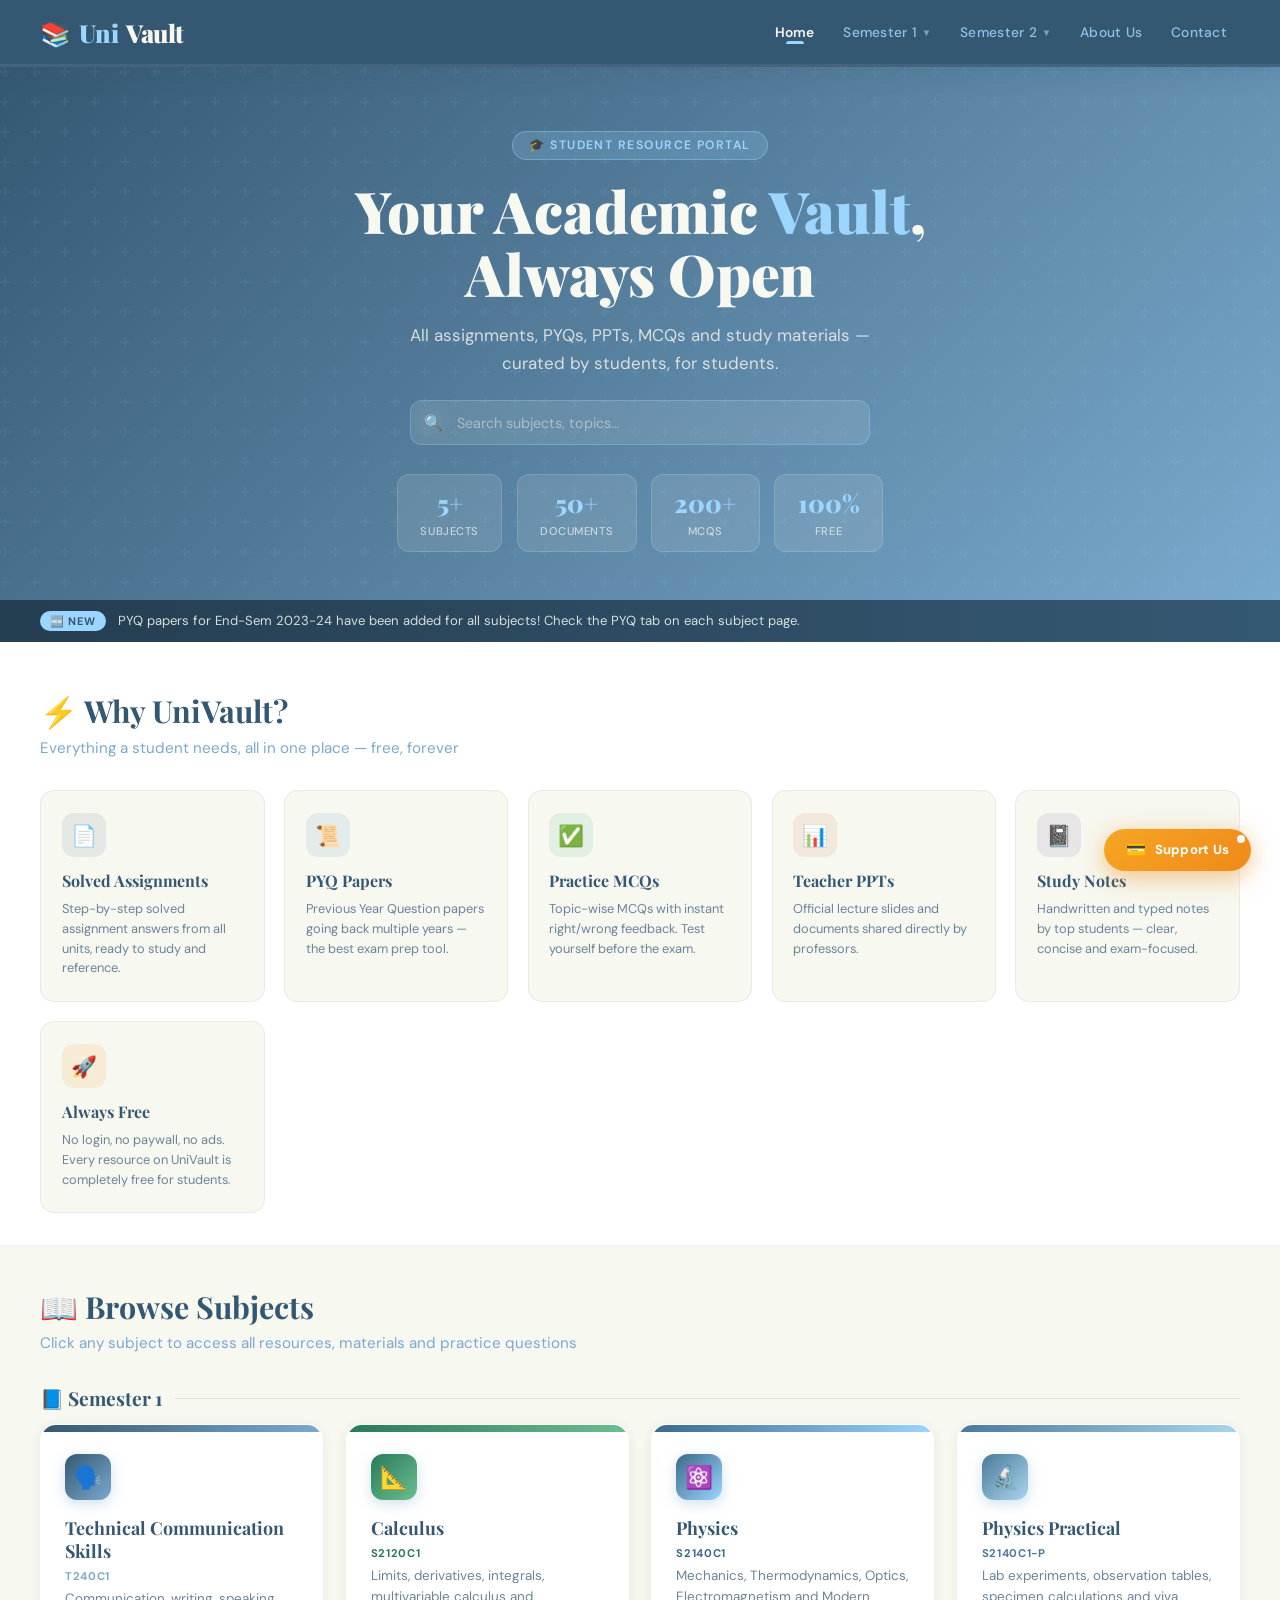
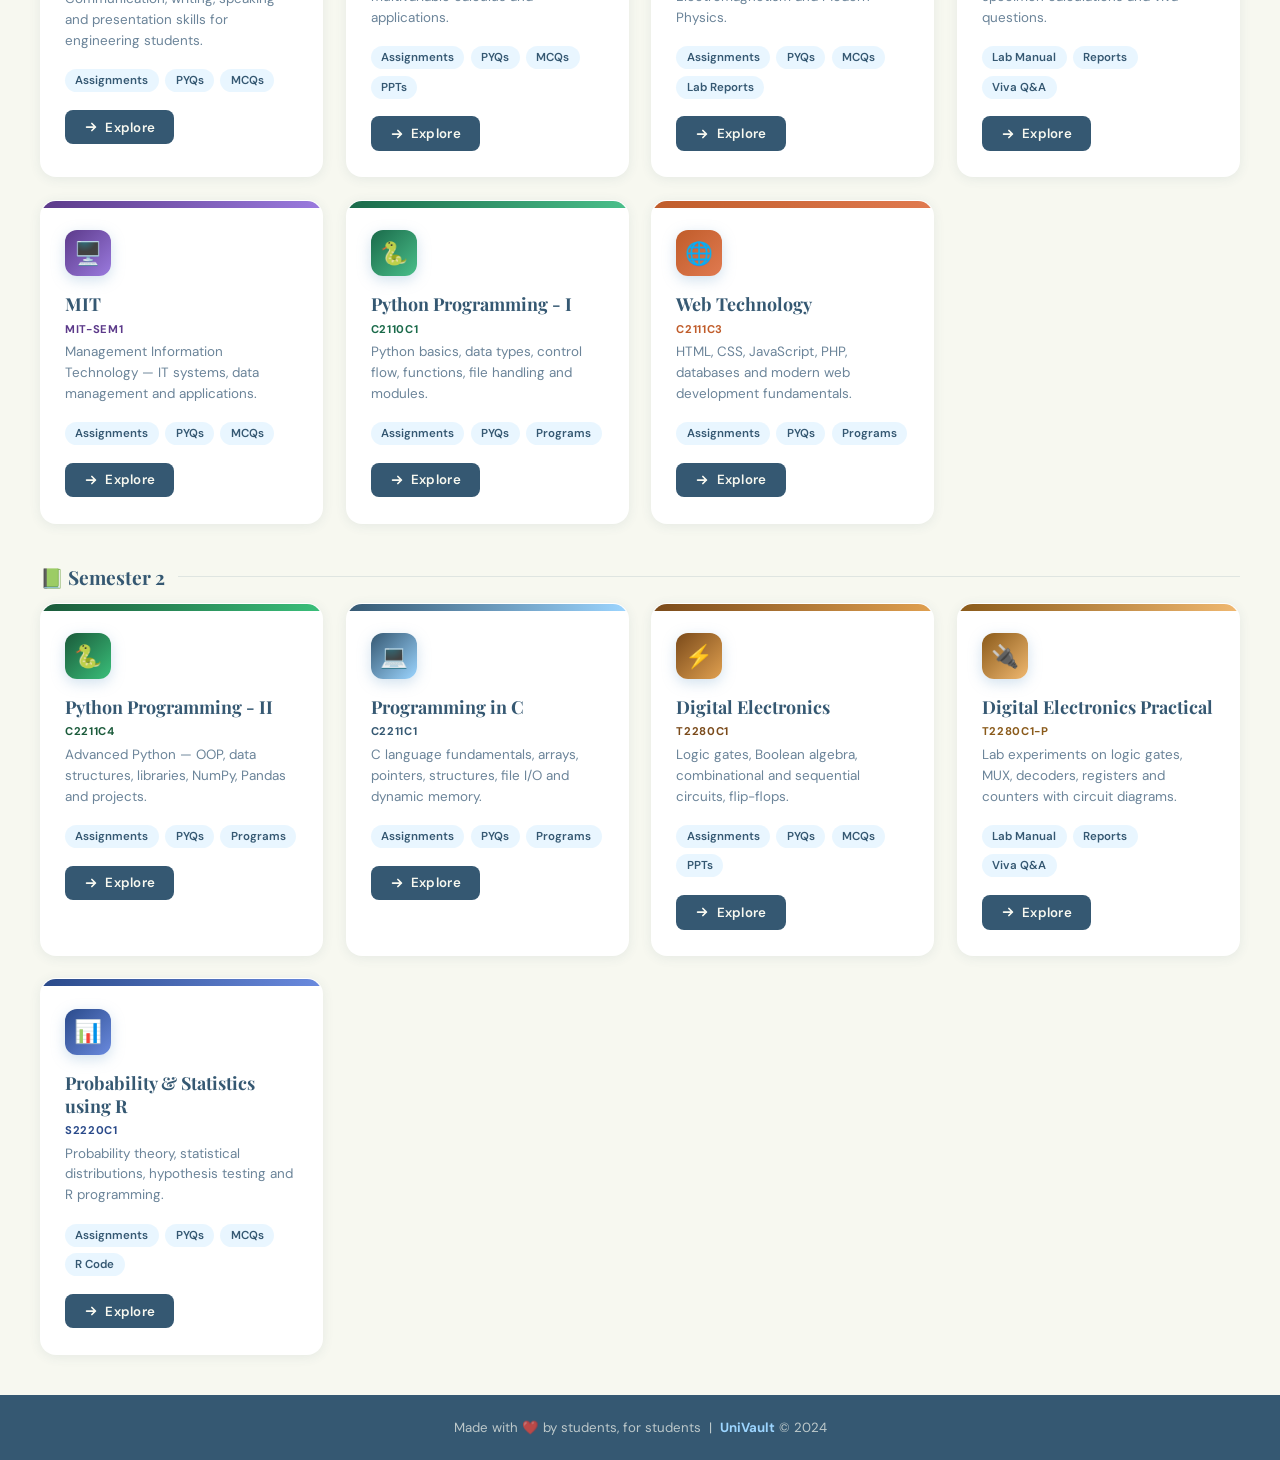
==== commit d10b5c91: "Add files via upload" ====
--- a/index.html
+++ b/index.html
@@ -141,17 +141,26 @@
 /* Dropdown panel */
 .dd-menu{
   position:absolute;top:calc(100% + 6px);left:0;
-  min-width:270px;
+  min-width:280px;
+  max-height:320px;
+  overflow-y:scroll;
+  overflow-x:hidden;
+  scrollbar-width:thin;
+  scrollbar-color:rgba(156,213,255,.35) rgba(53,88,114,.3);
   background:var(--c1d);
   border:1px solid rgba(156,213,255,.18);
   border-radius:12px;
-  padding:.5rem;
+  padding:.5rem .5rem .6rem;
   box-shadow:0 16px 48px rgba(26,46,59,.45);
   opacity:0;pointer-events:none;
   transform:translateY(-8px);
   transition:opacity .22s ease,transform .22s ease;
   z-index:600;
 }
+.dd-menu::-webkit-scrollbar{width:5px;}
+.dd-menu::-webkit-scrollbar-track{background:rgba(53,88,114,.3);border-radius:4px;}
+.dd-menu::-webkit-scrollbar-thumb{background:rgba(156,213,255,.45);border-radius:4px;}
+.dd-menu::-webkit-scrollbar-thumb:hover{background:rgba(156,213,255,.7);}
 .nav-dropdown:hover .dd-menu,
 .nav-dropdown.open .dd-menu{
   opacity:1;pointer-events:auto;transform:translateY(0);
@@ -1152,19 +1161,31 @@
 
 <script>
 const subjects = {
-  tcs:{title:'Technical Communication Skills',code:'T240C1',emoji:'🗣️',sem:'Semester 1',subtitle:'Communication and writing skills for engineering students',meta:[{icon:'📚',text:'4 Units'},{icon:'📄',text:'Assignments'},{icon:'📜',text:'PYQs'},{icon:'✅',text:'MCQs'}],overview:`<div class="overview-block"><h3>📌 Subject Overview</h3><p>Technical Communication Skills (T240C1) develops professional communication abilities essential for engineering careers.</p><ul><li><strong>Unit 1:</strong> Technical Writing — Reports, Emails, Letters, Memos</li><li><strong>Unit 2:</strong> Oral Communication — Presentations, Group Discussions, Interviews</li><li><strong>Unit 3:</strong> Reading Comprehension and Vocabulary Building</li><li><strong>Unit 4:</strong> Soft Skills and Professional Etiquette</li></ul></div>`,assignments:[{name:'Unit 1 — Technical Report Writing',desc:'Format and samples of technical reports, memos and business letters.',icon:'doc'},{name:'Unit 2 — Presentation Skills',desc:'Tips, templates and evaluation criteria for oral presentations.',icon:'doc'},{name:'Unit 3 — Comprehension Exercises',desc:'Reading passages with answer key for practice.',icon:'doc'}],pyq:[{name:'End-Sem PYQ 2023-24',desc:'Full paper — Grammar, Writing, Comprehension.',icon:'pdf'},{name:'End-Sem PYQ 2022-23',desc:'Previous year paper with model answers.',icon:'pdf'},{name:'Mid-Sem PYQ 2023-24',desc:'Mid semester — Units 1 and 2.',icon:'pdf'}],ppt:[{name:'Technical Writing — Teacher PPT',desc:'Official lecture slides on report and email writing.',icon:'ppt'},{name:'Oral Communication — Teacher PPT',desc:'Presentation techniques and GD strategies.',icon:'ppt'}],notes:[{name:'Grammar Quick Reference',desc:'All grammar rules in compact cheat-sheet format.',icon:'doc'},{name:'150 One-Word Substitutions',desc:'Most frequently asked in exams.',icon:'pdf'}],mcq:[{q:'Which of these is NOT a technical report?',opts:['Feasibility Report','Progress Report','Nursery Rhyme','Lab Report'],ans:2},{q:'A memo is written for:',opts:['External communication','Internal communication','Personal diary','Social media'],ans:1},{q:'GD stands for:',opts:['Group Discussion','General Debate','Grand Design','Group Decision'],ans:0}]},
-  calculus:{title:'Calculus',code:'S2120C1',emoji:'📐',sem:'Semester 1',subtitle:'Differential and Integral Calculus for engineering students',meta:[{icon:'📚',text:'5 Units'},{icon:'📄',text:'Assignments'},{icon:'📜',text:'PYQs'},{icon:'✅',text:'100+ MCQs'}],overview:`<div class="overview-block"><h3>📌 Subject Overview</h3><p>Calculus (S2120C1) forms the mathematical backbone of all engineering disciplines.</p><ul><li><strong>Unit 1:</strong> Limits and Continuity &#8212; Epsilon-delta, LHopital Rule</li><li><strong>Unit 2:</strong> Differential Calculus &#8212; Derivatives, Maxima-Minima, Taylor Series</li><li><strong>Unit 3:</strong> Integral Calculus &#8212; Indefinite and Definite Integrals, Beta-Gamma</li><li><strong>Unit 4:</strong> Multivariable Calculus &#8212; Partial Derivatives, Jacobians, Double Integrals</li><li><strong>Unit 5:</strong> Differential Equations &#8212; First and Second Order ODEs</li></ul></div>`,assignments:[{name:'Unit 1 &#8212; Limits and Continuity',desc:'Problems on limits, continuity and rules with solutions.',icon:'doc'},{name:'Unit 2 &#8212; Differential Calculus',desc:'Maxima-minima, Taylor series problems.',icon:'doc'},{name:'Unit 3 &#8212; Integral Calculus',desc:'Integration techniques and Beta-Gamma problems.',icon:'doc'},{name:'Unit 4 &#8212; Multivariable Calculus',desc:'Partial derivatives and double integration problems.',icon:'doc'}],pyq:[{name:'End-Sem PYQ 2023-24',desc:'Full 80-mark paper — all 5 units, 3 hours.',icon:'pdf'},{name:'End-Sem PYQ 2022-23',desc:'Previous year paper with expected answers.',icon:'pdf'},{name:'Mid-Sem PYQ 2023-24',desc:'Mid semester — Units 1 to 3.',icon:'pdf'},{name:'Mid-Sem PYQ 2022-23',desc:'Mid semester paper with solutions.',icon:'pdf'}],ppt:[{name:'Differential Calculus — Teacher PPT',desc:'Official slides on derivatives and applications.',icon:'ppt'},{name:'Integral Calculus — Teacher PPT',desc:'Integration lecture slides with solved examples.',icon:'ppt'},{name:'Formula Sheet — Complete',desc:'All calculus formulas in one printable sheet.',icon:'pdf'}],notes:[{name:'Handwritten Notes — Units 1 to 3',desc:'Comprehensive notes with solved examples.',icon:'doc'},{name:'Quick Revision — All Units',desc:'Short summary notes for last-minute exam prep.',icon:'doc'}],mcq:[{q:'Derivative of sin(x) is:',opts:['cos(x)','-cos(x)','sin(x)','-sin(x)'],ans:0},{q:'Integral of 1/x is:',opts:['x^2/2','ln|x|+C','1/x^2+C','e^x+C'],ans:1},{q:'lim(x to 0) sin(x)/x equals:',opts:['0','infinity','1','undefined'],ans:2},{q:"LHopital rule is used when limit form is:",opts:['0/0 or inf/inf','0+inf','1/0','inf-inf only'],ans:0}]},
-  physics:{title:'Physics',code:'S2140C1',emoji:'⚛️',sem:'Semester 1',subtitle:'Engineering Physics — fundamental science for engineers',meta:[{icon:'📚',text:'5 Units'},{icon:'📄',text:'Assignments'},{icon:'📜',text:'PYQs'},{icon:'🔬',text:'Lab Linked'}],overview:`<div class="overview-block"><h3>📌 Subject Overview</h3><p>Physics (S2140C1) provides the scientific foundation for engineering branches.</p><ul><li><strong>Unit 1:</strong> Oscillations and Waves — SHM, Damping, Resonance</li><li><strong>Unit 2:</strong> Optics — Interference, Diffraction, Polarization, Lasers</li><li><strong>Unit 3:</strong> Electromagnetism — Maxwell Equations, EM Waves</li><li><strong>Unit 4:</strong> Modern Physics — Photoelectric Effect, de Broglie, Bohr Model</li><li><strong>Unit 5:</strong> Semiconductor Physics and Quantum Mechanics</li></ul></div>`,assignments:[{name:'Unit 1 — Oscillations',desc:'SHM, damped and forced oscillation problems.',icon:'doc'},{name:'Unit 2 — Optics',desc:'Interference, diffraction and polarization numericals.',icon:'doc'},{name:'Unit 3 — Electromagnetism',desc:'Maxwell equations and EM wave problems.',icon:'doc'},{name:'Unit 4 — Modern Physics',desc:'Photoelectric effect and Bohr model numericals.',icon:'doc'}],pyq:[{name:'End-Sem PYQ 2023-24',desc:'Full 80-mark paper — 3 hours, all units.',icon:'pdf'},{name:'End-Sem PYQ 2022-23',desc:'Previous year paper with solutions.',icon:'pdf'},{name:'Mid-Sem PYQ 2023-24',desc:'Mid semester — Units 1 and 2.',icon:'pdf'}],ppt:[{name:'Oscillations — Teacher PPT',desc:'Official lecture slides on SHM and waves.',icon:'ppt'},{name:'Optics — Teacher PPT',desc:'Interference and diffraction slides.',icon:'ppt'},{name:'Physics Formula Sheet',desc:'All formulas, constants and conversions.',icon:'pdf'}],notes:[{name:'Handwritten Notes — Units 1-3',desc:'Comprehensive notes with all derivations.',icon:'doc'},{name:'Formula Booklet',desc:'All formulas and important constants.',icon:'pdf'}],mcq:[{q:'Time period of a simple pendulum depends on:',opts:['Mass','Length','Amplitude','Color'],ans:1},{q:'Speed of light in vacuum is:',opts:['3e6 m/s','3e8 m/s','3e10 m/s','3e4 m/s'],ans:1},{q:'Photoelectric effect proves:',opts:['Wave nature of light','Particle nature of light','Dual nature of electron','Refraction'],ans:1}]},
-  'physics-practical':{title:'Physics Practical',code:'S2140C1-P',emoji:'🔬',sem:'Semester 1',subtitle:'Lab experiments linked to Physics (S2140C1)',meta:[{icon:'🔬',text:'10 Experiments'},{icon:'📋',text:'Lab Manual'},{icon:'📝',text:'Viva Q&A'},{icon:'📊',text:'Observation Tables'}],overview:`<div class="overview-block"><h3>📌 Practical Overview</h3><p>Physics Practical (S2140C1-P) consists of 10 mandatory lab experiments that reinforce concepts from the Physics theory course.</p><ul><li>Experiment 1: Verification of Ohm Law</li><li>Experiment 2: Wavelength using Diffraction Grating</li><li>Experiment 3: Newtons Rings</li><li>Experiment 4: Determination of Planck Constant</li><li>Experiment 5: Resonance Tube — Speed of Sound</li><li>Experiment 6–10: As per syllabus</li></ul></div>`,assignments:[{name:'Lab Manual — All 10 Experiments',desc:'Procedures, apparatus, diagrams and observation tables.',icon:'doc'},{name:'Specimen Calculations — Experiments 1-5',desc:'Sample calculations with expected results.',icon:'doc'}],pyq:[{name:'Viva Questions 2023-24',desc:'Commonly asked viva questions with model answers.',icon:'pdf'},{name:'Viva Questions 2022-23',desc:'Previous year viva bank.',icon:'pdf'}],ppt:[{name:'Lab Introduction Slides',desc:'Safety guidelines and how to write lab reports.',icon:'ppt'}],notes:[{name:'Quick Viva Answers',desc:'Concise answers to frequently asked viva questions.',icon:'doc'},{name:'Error Analysis Guide',desc:'How to calculate and report experimental errors.',icon:'pdf'}],mcq:[{q:"Newtons Rings experiment uses which principle?",opts:['Diffraction','Interference','Polarization','Reflection'],ans:1},{q:"Planck constant units are:",opts:['Joule','Joule·second','Watt','Newton'],ans:1},{q:'Resonance occurs when air column length is:',opts:['Even multiple of wavelength','Odd multiple of quarter wavelength','Half wavelength only','Full wavelength only'],ans:1}]},
-  mit:{title:'MIT',code:'MIT-SEM1',emoji:'🖥️',sem:'Semester 1',subtitle:'Management Information Technology — IT systems and applications',meta:[{icon:'📚',text:'4 Units'},{icon:'📄',text:'Assignments'},{icon:'📜',text:'PYQs'},{icon:'✅',text:'MCQs'}],overview:`<div class="overview-block"><h3>📌 Subject Overview</h3><p>MIT (MIT-SEM1) covers the role of information technology in modern management — from database systems to IT infrastructure and enterprise applications.</p><ul><li><strong>Unit 1:</strong> Introduction to Information Systems and IT Infrastructure</li><li><strong>Unit 2:</strong> Database Management — DBMS, SQL, ER Diagrams</li><li><strong>Unit 3:</strong> Enterprise Applications — ERP, CRM, SCM systems</li><li><strong>Unit 4:</strong> IT Security, E-Commerce and Emerging Technologies</li></ul></div>`,assignments:[{name:'Unit 1 — Information Systems',desc:'Types of information systems and IT infrastructure questions.',icon:'doc'},{name:'Unit 2 — Database and SQL',desc:'SQL queries, ER diagrams and normalization problems.',icon:'doc'},{name:'Unit 3 — Enterprise Systems',desc:'ERP, CRM and SCM concept questions.',icon:'doc'}],pyq:[{name:'End-Sem PYQ 2023-24',desc:'Full MIT theory paper — all units.',icon:'pdf'},{name:'End-Sem PYQ 2022-23',desc:'Previous year paper with model answers.',icon:'pdf'},{name:'Mid-Sem PYQ 2023-24',desc:'Mid semester — Units 1 and 2.',icon:'pdf'}],ppt:[{name:'Unit 1 — Information Systems PPT',desc:'Official lecture slides on IT infrastructure.',icon:'ppt'},{name:'Unit 2 — DBMS PPT',desc:'Database concepts, SQL and ER diagram slides.',icon:'ppt'}],notes:[{name:'MIT Quick Notes — All Units',desc:'Compact notes covering all important topics.',icon:'doc'},{name:'SQL Cheat Sheet',desc:'All SQL commands with syntax and examples.',icon:'pdf'}],mcq:[{q:'ERP stands for:',opts:['Enterprise Resource Planning','Electronic Resource Program','Enterprise Retail Processing','Extended Resource Planning'],ans:0},{q:'Which is a relational database?',opts:['MongoDB','MySQL','Redis','Cassandra'],ans:1},{q:'CRM is used to manage:',opts:['Supplier relationships','Customer relationships','Employee payroll','Inventory'],ans:1}]},
-  python1:{title:'Python Programming - I',code:'C2110C1',emoji:'🐍',sem:'Semester 1',subtitle:'Introduction to Python programming language',meta:[{icon:'📚',text:'5 Units'},{icon:'💻',text:'Programs'},{icon:'📜',text:'PYQs'},{icon:'✅',text:'MCQs'}],overview:`<div class="overview-block"><h3>📌 Subject Overview</h3><p>Python Programming I (C2110C1) introduces students to programming through Python — from data types to file handling and modules.</p><ul><li><strong>Unit 1:</strong> Introduction — variables, data types, operators, I/O</li><li><strong>Unit 2:</strong> Control Flow — if-else, for, while, break, continue</li><li><strong>Unit 3:</strong> Functions — def, arguments, return, recursion, lambda</li><li><strong>Unit 4:</strong> Data Structures — lists, tuples, dictionaries, sets</li><li><strong>Unit 5:</strong> File Handling and Modules — open(), read/write, import, os, math</li></ul></div>`,assignments:[{name:'Unit 1 — Python Basics Programs',desc:'Programs on variables, data types and operators.',icon:'doc'},{name:'Unit 2 — Control Flow Programs',desc:'Programs using if-else, for and while loops.',icon:'doc'},{name:'Unit 3 — Functions Programs',desc:'Functions, recursion and lambda programs.',icon:'doc'},{name:'Unit 4 — Data Structures Programs',desc:'List, tuple, dictionary and set programs.',icon:'doc'}],pyq:[{name:'End-Sem PYQ 2023-24',desc:'Full Python I paper — theory and programs.',icon:'pdf'},{name:'End-Sem PYQ 2022-23',desc:'Previous year with expected outputs.',icon:'pdf'},{name:'Mid-Sem PYQ 2023-24',desc:'Mid semester — Units 1 to 3.',icon:'pdf'}],ppt:[{name:'Python Basics — Teacher PPT',desc:'Official slides on Python introduction and data types.',icon:'ppt'},{name:'Control Flow and Functions — Teacher PPT',desc:'Loops and function concept slides.',icon:'ppt'}],notes:[{name:'Python Quick Reference Card',desc:'All syntax and built-in functions on one page.',icon:'doc'},{name:'50 Common Programs for Exam',desc:'Most commonly asked Python programs with outputs.',icon:'pdf'}],mcq:[{q:'Which keyword defines a function in Python?',opts:['func','define','def','function'],ans:2},{q:'Which is a valid Python dictionary?',opts:["{'a':1,'b':2}",'[a=1,b=2]','(a,1,b,2)','a:1,b:2'],ans:0},{q:'range(1,5) generates:',opts:['1 2 3 4 5','1 2 3 4','0 1 2 3 4','1 to 5'],ans:1},{q:'Type of 3.14 in Python is:',opts:['int','float','double','decimal'],ans:1}]},
-  webtech:{title:'Web Technology',code:'C2111C3',emoji:'🌐',sem:'Semester 1',subtitle:'HTML, CSS, JavaScript and modern web development',meta:[{icon:'📚',text:'5 Units'},{icon:'💻',text:'Programs'},{icon:'📜',text:'PYQs'},{icon:'✅',text:'MCQs'}],overview:`<div class="overview-block"><h3>📌 Subject Overview</h3><p>Web Technology (C2111C3) covers all fundamentals of building websites — from HTML structure to JavaScript interactivity and server-side PHP.</p><ul><li><strong>Unit 1:</strong> HTML5 — Structure, tags, forms, tables, semantic elements</li><li><strong>Unit 2:</strong> CSS3 — Selectors, box model, flexbox, grid, animations</li><li><strong>Unit 3:</strong> JavaScript — DOM, events, functions, arrays, fetch API</li><li><strong>Unit 4:</strong> PHP and MySQL — Server-side scripting, form handling, CRUD</li><li><strong>Unit 5:</strong> Web Frameworks Overview and Deployment basics</li></ul></div>`,assignments:[{name:'Unit 1 — HTML Programs',desc:'Web pages with forms, tables and semantic HTML5.',icon:'doc'},{name:'Unit 2 — CSS Styling',desc:'Styled pages using Flexbox, Grid and CSS animations.',icon:'doc'},{name:'Unit 3 — JavaScript Programs',desc:'DOM manipulation, form validation and event handling.',icon:'doc'},{name:'Unit 4 — PHP and MySQL',desc:'Login system and CRUD application.',icon:'doc'}],pyq:[{name:'End-Sem PYQ 2023-24',desc:'Full Web Technology paper — theory and programs.',icon:'pdf'},{name:'End-Sem PYQ 2022-23',desc:'Previous year with expected code.',icon:'pdf'},{name:'Mid-Sem PYQ 2023-24',desc:'Mid semester — HTML, CSS and JavaScript.',icon:'pdf'}],ppt:[{name:'HTML5 and CSS3 — Teacher PPT',desc:'Official slides on web structure and styling.',icon:'ppt'},{name:'JavaScript — Teacher PPT',desc:'DOM, events and JS functions lecture slides.',icon:'ppt'}],notes:[{name:'HTML5 Tags Cheat Sheet',desc:'All important HTML tags with usage examples.',icon:'doc'},{name:'JavaScript Quick Reference',desc:'DOM methods, event listeners and array functions.',icon:'pdf'}],mcq:[{q:'HTML stands for:',opts:['Hyper Text Markup Language','High Tech Modern Language','Hyper Transfer Markup Link','Hyperlink Text Management Language'],ans:0},{q:'Which CSS property controls text color?',opts:['font-color','text-color','color','background-color'],ans:2},{q:'PHP files have the extension:',opts:['.html','.js','.php','.py'],ans:2},{q:'document.getElementById() returns:',opts:['All matching elements','The first matching element','An array','Nothing'],ans:1}]},
-  python2:{title:'Python Programming - II',code:'C2211C4',emoji:'🐍',sem:'Semester 2',subtitle:'Advanced Python — OOP, libraries and data analysis',meta:[{icon:'📚',text:'5 Units'},{icon:'💻',text:'Programs'},{icon:'📜',text:'PYQs'},{icon:'✅',text:'MCQs'}],overview:`<div class="overview-block"><h3>📌 Subject Overview</h3><p>Python Programming II (C2211C4) builds on Semester 1 basics. Focuses on OOP, data analysis libraries and project development.</p><ul><li><strong>Unit 1:</strong> OOP — Classes, Objects, Inheritance, Polymorphism, Encapsulation</li><li><strong>Unit 2:</strong> Exception Handling and File Operations</li><li><strong>Unit 3:</strong> NumPy and Pandas — Arrays, DataFrames, data manipulation</li><li><strong>Unit 4:</strong> Matplotlib and Data Visualization</li><li><strong>Unit 5:</strong> Mini Project — End-to-end Python application</li></ul></div>`,assignments:[{name:'Unit 1 — OOP Programs',desc:'Classes, inheritance and polymorphism programs.',icon:'doc'},{name:'Unit 2 — Exception Handling',desc:'try/except, custom exceptions and file handling.',icon:'doc'},{name:'Unit 3 — NumPy and Pandas',desc:'Array operations and DataFrame manipulation.',icon:'doc'},{name:'Unit 4 — Matplotlib',desc:'Line, bar, scatter and pie chart programs.',icon:'doc'}],pyq:[{name:'End-Sem PYQ 2023-24',desc:'Full Python II paper — OOP, libraries and programs.',icon:'pdf'},{name:'End-Sem PYQ 2022-23',desc:'Previous year with expected outputs.',icon:'pdf'},{name:'Mid-Sem PYQ 2023-24',desc:'Mid semester — OOP and exception handling.',icon:'pdf'}],ppt:[{name:'OOP in Python — Teacher PPT',desc:'Official slides on classes and inheritance.',icon:'ppt'},{name:'NumPy and Pandas — Teacher PPT',desc:'Data analysis library lecture slides.',icon:'ppt'}],notes:[{name:'OOP Quick Reference',desc:'Classes, inheritance and special methods cheat sheet.',icon:'doc'},{name:'NumPy and Pandas Cheat Sheet',desc:'Most used functions and methods with examples.',icon:'pdf'}],mcq:[{q:'Which method is called when an object is created?',opts:['__start__','__create__','__init__','__new__'],ans:2},{q:'Inheritance allows a class to:',opts:['Delete methods','Reuse code from another class','Run faster','Use less memory'],ans:1},{q:'NumPy is used for:',opts:['Web development','Numerical computing','Database queries','Networking'],ans:1}]},
-  'c-prog':{title:'Programming in C',code:'C2211C1',emoji:'💻',sem:'Semester 2',subtitle:'C language — the foundation of system programming',meta:[{icon:'📚',text:'5 Units'},{icon:'💻',text:'Programs'},{icon:'📜',text:'PYQs'},{icon:'✅',text:'MCQs'}],overview:`<div class="overview-block"><h3>📌 Subject Overview</h3><p>Programming in C (C2211C1) teaches C — one of the most fundamental programming languages — from basic syntax to dynamic memory and file I/O.</p><ul><li><strong>Unit 1:</strong> Basics — Tokens, data types, operators, control structures</li><li><strong>Unit 2:</strong> Arrays and Strings — 1D/2D arrays, string functions</li><li><strong>Unit 3:</strong> Functions — Recursion, storage classes, scope</li><li><strong>Unit 4:</strong> Pointers and Structures — Pointer arithmetic, structs, unions</li><li><strong>Unit 5:</strong> File Handling and Dynamic Memory — fopen, malloc, calloc, free</li></ul></div>`,assignments:[{name:'Unit 1 — Basic C Programs',desc:'Programs on data types, operators, if-else and loops.',icon:'doc'},{name:'Unit 2 — Arrays and Strings',desc:'Matrix operations and string manipulation.',icon:'doc'},{name:'Unit 3 — Functions and Recursion',desc:'Factorial, Fibonacci and recursion programs.',icon:'doc'},{name:'Unit 4 — Pointers and Structures',desc:'Pointer arithmetic and structure programs.',icon:'doc'}],pyq:[{name:'End-Sem PYQ 2023-24',desc:'Full C programming paper — theory and programs.',icon:'pdf'},{name:'End-Sem PYQ 2022-23',desc:'Previous year with expected output.',icon:'pdf'},{name:'Mid-Sem PYQ 2023-24',desc:'Mid semester — Units 1 to 3.',icon:'pdf'}],ppt:[{name:'C Basics — Teacher PPT',desc:'Official slides on C data types and control flow.',icon:'ppt'},{name:'Pointers and Memory — Teacher PPT',desc:'Pointer concepts and dynamic memory slides.',icon:'ppt'}],notes:[{name:'C Language Cheat Sheet',desc:'All syntax, keywords and library functions.',icon:'doc'},{name:'50 Important C Programs',desc:'Most commonly asked programs for exam prep.',icon:'pdf'}],mcq:[{q:'Which symbol accesses value at pointer address?',opts:['&','*','->','::'],ans:1},{q:'sizeof(int) on a 32-bit system is:',opts:['1','2','4','8'],ans:2},{q:'Dynamic memory allocation function:',opts:['new()','alloc()','malloc()','create()'],ans:2},{q:'printf format specifier for float:',opts:['%d','%c','%f','%s'],ans:2}]},
-  de:{title:'Digital Electronics',code:'T2280C1',emoji:'⚡',sem:'Semester 2',subtitle:'Logic gates, circuits and digital systems',meta:[{icon:'📚',text:'5 Units'},{icon:'📄',text:'Assignments'},{icon:'📜',text:'PYQs'},{icon:'✅',text:'MCQs'}],overview:`<div class="overview-block"><h3>📌 Subject Overview</h3><p>Digital Electronics (T2280C1) covers the design and analysis of digital circuits from basic logic gates to sequential circuits.</p><ul><li><strong>Unit 1:</strong> Number Systems — Binary, Octal, Hexadecimal conversions</li><li><strong>Unit 2:</strong> Boolean Algebra and Logic Gates — AND, OR, NOT, NAND, NOR, XOR</li><li><strong>Unit 3:</strong> Combinational Circuits — Adders, MUX, Decoders, Encoders</li><li><strong>Unit 4:</strong> Sequential Circuits — Flip-Flops (SR, JK, D, T), Registers, Counters</li><li><strong>Unit 5:</strong> Memory and Programmable Logic — ROM, RAM, PLA basics</li></ul></div>`,assignments:[{name:'Unit 1 — Number System Problems',desc:'Binary-Decimal-Hex conversions and arithmetic.',icon:'doc'},{name:'Unit 2 — Boolean Algebra',desc:'Simplification using Boolean laws and K-Map.',icon:'doc'},{name:'Unit 3 — Combinational Circuits',desc:'Design of adders, MUX and decoder circuits.',icon:'doc'},{name:'Unit 4 — Sequential Circuits',desc:'Flip-flop truth tables, counters and register design.',icon:'doc'}],pyq:[{name:'End-Sem PYQ 2023-24',desc:'Full Digital Electronics paper — all 5 units.',icon:'pdf'},{name:'End-Sem PYQ 2022-23',desc:'Previous year paper with solutions.',icon:'pdf'},{name:'Mid-Sem PYQ 2023-24',desc:'Mid semester — Number systems and Boolean algebra.',icon:'pdf'}],ppt:[{name:'Boolean Algebra — Teacher PPT',desc:'Official slides on gates, Boolean laws and K-Map.',icon:'ppt'},{name:'Sequential Circuits — Teacher PPT',desc:'Flip-flop and counter lecture slides.',icon:'ppt'}],notes:[{name:'Digital Electronics Formula Sheet',desc:'Truth tables, Boolean identities and K-Map rules.',icon:'doc'},{name:'Quick Revision Notes',desc:'All important circuits and their descriptions.',icon:'pdf'}],mcq:[{q:'Binary equivalent of decimal 10 is:',opts:['1010','1001','1100','0110'],ans:0},{q:'A NAND gate is equivalent to:',opts:['OR then NOT','AND then NOT','NOT then OR','XOR then NOT'],ans:1},{q:'JK flip-flop with J=1 and K=1 is in:',opts:['Set state','Reset state','Toggle state','No change'],ans:2}]},
-  'de-practical':{title:'Digital Electronics Practical',code:'T2280C1-P',emoji:'🔌',sem:'Semester 2',subtitle:'Lab experiments on digital circuits and logic gates',meta:[{icon:'🔬',text:'10 Experiments'},{icon:'📋',text:'Lab Manual'},{icon:'📝',text:'Viva Q&A'},{icon:'📊',text:'Circuit Diagrams'}],overview:`<div class="overview-block"><h3>📌 Practical Overview</h3><p>Digital Electronics Practical (T2280C1-P) involves hands-on implementation of digital circuits. All experiments are linked to theory course T2280C1.</p><ul><li>Experiment 1: Verification of Logic Gates (AND, OR, NOT, NAND, NOR)</li><li>Experiment 2: Half Adder and Full Adder</li><li>Experiment 3: Multiplexer and Demultiplexer</li><li>Experiment 4: Decoder and Encoder circuits</li><li>Experiment 5: SR and JK Flip-Flop verification</li><li>Experiment 6–10: Counters, Registers and additional circuits</li></ul></div>`,assignments:[{name:'Lab Manual — All Experiments',desc:'Aim, apparatus, circuit diagrams and observation tables.',icon:'doc'},{name:'Specimen Reports — Experiments 1-5',desc:'Completed sample reports for reference.',icon:'doc'}],pyq:[{name:'Viva Questions 2023-24',desc:'Most asked viva questions with model answers.',icon:'pdf'},{name:'Viva Questions 2022-23',desc:'Previous year viva bank with answers.',icon:'pdf'}],ppt:[{name:'Lab Safety and Report Writing',desc:'How to write DE lab reports and safety guidelines.',icon:'ppt'}],notes:[{name:'Viva Quick Answers',desc:'Short answers to all commonly asked viva questions.',icon:'doc'},{name:'IC Number Reference',desc:'All ICs used in experiments with pin diagrams.',icon:'pdf'}],mcq:[{q:'IC 7408 is used for:',opts:['NOT gate','AND gate','OR gate','NAND gate'],ans:1},{q:'A full adder has how many inputs?',opts:['1','2','3','4'],ans:2},{q:'JK flip-flop TOGGLE happens when:',opts:['J=0,K=0','J=1,K=0','J=0,K=1','J=1,K=1'],ans:3}]},
-  'prob-stats':{title:'Probability & Statistics using R',code:'S2220C1',emoji:'📊',sem:'Semester 2',subtitle:'Statistical concepts and data analysis with R programming',meta:[{icon:'📚',text:'5 Units'},{icon:'📄',text:'Assignments'},{icon:'📜',text:'PYQs'},{icon:'💻',text:'R Programs'}],overview:`<div class="overview-block"><h3>📌 Subject Overview</h3><p>Probability and Statistics using R (S2220C1) covers statistical theory with practical implementation using R — widely used in data science and research.</p><ul><li><strong>Unit 1:</strong> Probability — Sample space, events, conditional probability, Bayes theorem</li><li><strong>Unit 2:</strong> Random Variables — Discrete and continuous, expectation, variance</li><li><strong>Unit 3:</strong> Distributions — Binomial, Poisson, Normal, Exponential</li><li><strong>Unit 4:</strong> Statistical Inference — Hypothesis testing, t-test, chi-square, ANOVA</li><li><strong>Unit 5:</strong> R Programming — Data manipulation, plotting, statistical functions</li></ul></div>`,assignments:[{name:'Unit 1 — Probability Problems',desc:'Conditional probability and Bayes theorem numericals.',icon:'doc'},{name:'Unit 2 — Random Variables',desc:'Expectation, variance and moment problems.',icon:'doc'},{name:'Unit 3 — Distributions',desc:'Binomial, Poisson and Normal distribution numericals.',icon:'doc'},{name:'Unit 5 — R Programs',desc:'R code for statistical analysis and hypothesis testing.',icon:'doc'}],pyq:[{name:'End-Sem PYQ 2023-24',desc:'Full paper — theory and R programming problems.',icon:'pdf'},{name:'End-Sem PYQ 2022-23',desc:'Previous year paper with solutions.',icon:'pdf'},{name:'Mid-Sem PYQ 2023-24',desc:'Mid semester — Probability and distributions.',icon:'pdf'}],ppt:[{name:'Probability and Distributions — Teacher PPT',desc:'Official slides on distributions and probability theory.',icon:'ppt'},{name:'R Programming Introduction — Teacher PPT',desc:'Getting started with R and RStudio.',icon:'ppt'}],notes:[{name:'Statistics Formula Sheet',desc:'All distribution formulas, mean, variance and test statistics.',icon:'doc'},{name:'R Commands Cheat Sheet',desc:'Commonly used R functions for statistics.',icon:'pdf'}],mcq:[{q:'P(A|B) is called:',opts:['Joint probability','Conditional probability','Marginal probability','Posterior probability'],ans:1},{q:'Mean of Binomial distribution is:',opts:['np','npq','n/p','p/n'],ans:0},{q:'Goodness of fit test uses:',opts:['t-test','z-test','Chi-square test','F-test'],ans:2}]},
-  finance:{title:'Finance and Accounting',code:'B2210C1',emoji:'💰',sem:'Semester 2',subtitle:'Financial statements, accounting principles and business finance',meta:[{icon:'📚',text:'4 Units'},{icon:'📄',text:'Assignments'},{icon:'📜',text:'PYQs'},{icon:'✅',text:'MCQs'}],overview:`<div class="overview-block"><h3>📌 Subject Overview</h3><p>Finance and Accounting (B2210C1) introduces engineering students to the financial world — how businesses record, report and analyse financial performance.</p><ul><li><strong>Unit 1:</strong> Accounting Fundamentals — Journal, ledger, trial balance, accounting equations</li><li><strong>Unit 2:</strong> Financial Statements — Balance sheet, P&L statement, cash flow</li><li><strong>Unit 3:</strong> Financial Analysis — Ratio analysis, profitability, liquidity, solvency</li><li><strong>Unit 4:</strong> Business Finance — Capital structure, cost of capital, budgeting, NPV</li></ul></div>`,assignments:[{name:'Unit 1 — Journal and Ledger',desc:'Journal entries and ledger posting with trial balance.',icon:'doc'},{name:'Unit 2 — Financial Statements',desc:'Preparing balance sheet and P&L from trial balance.',icon:'doc'},{name:'Unit 3 — Ratio Analysis',desc:'Profitability, liquidity and solvency ratio problems.',icon:'doc'}],pyq:[{name:'End-Sem PYQ 2023-24',desc:'Full Finance and Accounting paper — all 4 units.',icon:'pdf'},{name:'End-Sem PYQ 2022-23',desc:'Previous year paper with expected answers.',icon:'pdf'},{name:'Mid-Sem PYQ 2023-24',desc:'Mid semester — Accounting fundamentals.',icon:'pdf'}],ppt:[{name:'Accounting Basics — Teacher PPT',desc:'Journal entries, ledger and trial balance slides.',icon:'ppt'},{name:'Financial Statements — Teacher PPT',desc:'Balance sheet and P&L preparation slides.',icon:'ppt'}],notes:[{name:'Accounting Quick Notes',desc:'All accounting concepts and formulas.',icon:'doc'},{name:'Important Ratios Sheet',desc:'All financial ratios with formulas and interpretation.',icon:'pdf'}],mcq:[{q:'The accounting equation is:',opts:['Assets = Liabilities + Capital','Assets + Capital = Liabilities','Assets = Capital - Liabilities','Liabilities = Assets + Capital'],ans:0},{q:'A balance sheet shows:',opts:['Revenue and expenses','Assets, liabilities and equity','Only cash transactions','Sales and purchases'],ans:1},{q:'Current ratio = Current Assets divided by:',opts:['Total Assets','Fixed Assets','Current Liabilities','Total Liabilities'],ans:2}]}
+  tcs:{title:'Technical Communication Skills',code:'T240C1',emoji:'🗣️',sem:'Semester 1',subtitle:'Communication and writing skills for engineering students',meta:[{icon:'📚',text:'4 Units'},{icon:'📄',text:'Assignments'},{icon:'📜',text:'PYQs'},{icon:'✅',text:'MCQs'}],overview:`<div class="overview-block"><h3>📌 Subject Overview</h3><p>Technical Communication Skills (T240C1) develops professional communication abilities essential for engineering careers.</p><ul><li><strong>Unit 1:</strong> Technical Writing — Reports, Emails, Letters, Memos</li><li><strong>Unit 2:</strong> Oral Communication — Presentations, Group Discussions, Interviews</li><li><strong>Unit 3:</strong> Reading Comprehension and Vocabulary Building</li><li><strong>Unit 4:</strong> Soft Skills and Professional Etiquette</li></ul></div>`,assignments:[],pyq:[],ppt:[],notes:[],mcq:[{q:'Which of these is NOT a technical report?',opts:['Feasibility Report','Progress Report','Nursery Rhyme','Lab Report'],ans:2},{q:'A memo is written for:',opts:['External communication','Internal communication','Personal diary','Social media'],ans:1},{q:'GD stands for:',opts:['Group Discussion','General Debate','Grand Design','Group Decision'],ans:0}]},
+
+  calculus:{title:'Calculus',code:'S2120C1',emoji:'📐',sem:'Semester 1',subtitle:'Differential and Integral Calculus for engineering students',meta:[{icon:'📚',text:'5 Units'},{icon:'📄',text:'Assignments'},{icon:'📜',text:'PYQs'},{icon:'✅',text:'100+ MCQs'}],overview:`<div class="overview-block"><h3>📌 Subject Overview</h3><p>Calculus (S2120C1) forms the mathematical backbone of all engineering disciplines.</p><ul><li><strong>Unit 1:</strong> Limits and Continuity — Epsilon-delta, LHopital Rule</li><li><strong>Unit 2:</strong> Differential Calculus — Derivatives, Maxima-Minima, Taylor Series</li><li><strong>Unit 3:</strong> Integral Calculus — Indefinite and Definite Integrals, Beta-Gamma</li><li><strong>Unit 4:</strong> Multivariable Calculus — Partial Derivatives, Jacobians, Double Integrals</li><li><strong>Unit 5:</strong> Differential Equations — First and Second Order ODEs</li></ul></div>`,assignments:[],pyq:[],ppt:[],notes:[],mcq:[{q:'Derivative of sin(x) is:',opts:['cos(x)','-cos(x)','sin(x)','-sin(x)'],ans:0},{q:'Integral of 1/x is:',opts:['x^2/2','ln|x|+C','1/x^2+C','e^x+C'],ans:1},{q:'lim(x to 0) sin(x)/x equals:',opts:['0','infinity','1','undefined'],ans:2},{q:'LHopital rule is used when limit form is:',opts:['0/0 or inf/inf','0+inf','1/0','inf-inf only'],ans:0}]},
+
+  physics:{title:'Physics',code:'S2140C1',emoji:'⚛️',sem:'Semester 1',subtitle:'Engineering Physics — fundamental science for engineers',meta:[{icon:'📚',text:'5 Units'},{icon:'📄',text:'Assignments'},{icon:'📜',text:'PYQs'},{icon:'🔬',text:'Lab Linked'}],overview:`<div class="overview-block"><h3>📌 Subject Overview</h3><p>Physics (S2140C1) provides the scientific foundation for engineering branches.</p><ul><li><strong>Unit 1:</strong> Oscillations and Waves — SHM, Damping, Resonance</li><li><strong>Unit 2:</strong> Optics — Interference, Diffraction, Polarization, Lasers</li><li><strong>Unit 3:</strong> Electromagnetism — Maxwell Equations, EM Waves</li><li><strong>Unit 4:</strong> Modern Physics — Photoelectric Effect, de Broglie, Bohr Model</li><li><strong>Unit 5:</strong> Semiconductor Physics and Quantum Mechanics</li></ul></div>`,assignments:[],pyq:[],ppt:[],notes:[],mcq:[{q:'Time period of a simple pendulum depends on:',opts:['Mass','Length','Amplitude','Color'],ans:1},{q:'Speed of light in vacuum is:',opts:['3e6 m/s','3e8 m/s','3e10 m/s','3e4 m/s'],ans:1},{q:'Photoelectric effect proves:',opts:['Wave nature of light','Particle nature of light','Dual nature of electron','Refraction'],ans:1}]},
+
+  'physics-practical':{title:'Physics Practical',code:'S2140C1-P',emoji:'🔬',sem:'Semester 1',subtitle:'Lab experiments linked to Physics (S2140C1)',meta:[{icon:'🔬',text:'10 Experiments'},{icon:'📋',text:'Lab Manual'},{icon:'📝',text:'Viva Q&A'},{icon:'📊',text:'Observation Tables'}],overview:`<div class="overview-block"><h3>📌 Practical Overview</h3><p>Physics Practical (S2140C1-P) consists of 10 mandatory lab experiments that reinforce concepts from the Physics theory course.</p><ul><li>Experiment 1: Verification of Ohm Law</li><li>Experiment 2: Wavelength using Diffraction Grating</li><li>Experiment 3: Newtons Rings</li><li>Experiment 4: Determination of Planck Constant</li><li>Experiment 5: Resonance Tube — Speed of Sound</li><li>Experiment 6 to 10: As per syllabus</li></ul></div>`,assignments:[],pyq:[],ppt:[],notes:[],mcq:[{q:'Newtons Rings experiment uses which principle?',opts:['Diffraction','Interference','Polarization','Reflection'],ans:1},{q:'Planck constant units are:',opts:['Joule','Joule per second','Watt','Newton'],ans:1},{q:'Resonance occurs when air column length is:',opts:['Even multiple of wavelength','Odd multiple of quarter wavelength','Half wavelength only','Full wavelength only'],ans:1}]},
+
+  mit:{title:'MIT',code:'MIT-SEM1',emoji:'🖥️',sem:'Semester 1',subtitle:'Management Information Technology — IT systems and applications',meta:[{icon:'📚',text:'4 Units'},{icon:'📄',text:'Assignments'},{icon:'📜',text:'PYQs'},{icon:'✅',text:'MCQs'}],overview:`<div class="overview-block"><h3>📌 Subject Overview</h3><p>MIT (MIT-SEM1) covers the role of information technology in modern management — from database systems to IT infrastructure and enterprise applications.</p><ul><li><strong>Unit 1:</strong> Introduction to Information Systems and IT Infrastructure</li><li><strong>Unit 2:</strong> Database Management — DBMS, SQL, ER Diagrams</li><li><strong>Unit 3:</strong> Enterprise Applications — ERP, CRM, SCM systems</li><li><strong>Unit 4:</strong> IT Security, E-Commerce and Emerging Technologies</li></ul></div>`,assignments:[],pyq:[],ppt:[],notes:[],mcq:[{q:'ERP stands for:',opts:['Enterprise Resource Planning','Electronic Resource Program','Enterprise Retail Processing','Extended Resource Planning'],ans:0},{q:'Which is a relational database?',opts:['MongoDB','MySQL','Redis','Cassandra'],ans:1},{q:'CRM is used to manage:',opts:['Supplier relationships','Customer relationships','Employee payroll','Inventory'],ans:1}]},
+
+  python1:{title:'Python Programming - I',code:'C2110C1',emoji:'🐍',sem:'Semester 1',subtitle:'Introduction to Python programming language',meta:[{icon:'📚',text:'5 Units'},{icon:'💻',text:'Programs'},{icon:'📜',text:'PYQs'},{icon:'✅',text:'MCQs'}],overview:`<div class="overview-block"><h3>📌 Subject Overview</h3><p>Python Programming I (C2110C1) introduces students to programming through Python — from data types to file handling and modules.</p><ul><li><strong>Unit 1:</strong> Introduction — variables, data types, operators, I/O</li><li><strong>Unit 2:</strong> Control Flow — if-else, for, while, break, continue</li><li><strong>Unit 3:</strong> Functions — def, arguments, return, recursion, lambda</li><li><strong>Unit 4:</strong> Data Structures — lists, tuples, dictionaries, sets</li><li><strong>Unit 5:</strong> File Handling and Modules — open, read/write, import, os, math</li></ul></div>`,assignments:[],pyq:[],ppt:[],notes:[],mcq:[{q:'Which keyword defines a function in Python?',opts:['func','define','def','function'],ans:2},{q:'Which is a valid Python dictionary?',opts:["{a:1,b:2}",'[a=1,b=2]','(a,1,b,2)','a:1,b:2'],ans:0},{q:'range(1,5) generates:',opts:['1 2 3 4 5','1 2 3 4','0 1 2 3 4','1 to 5'],ans:1},{q:'Type of 3.14 in Python is:',opts:['int','float','double','decimal'],ans:1}]},
+
+  webtech:{title:'Web Technology',code:'C2111C3',emoji:'🌐',sem:'Semester 1',subtitle:'HTML, CSS, JavaScript and modern web development',meta:[{icon:'📚',text:'5 Units'},{icon:'💻',text:'Programs'},{icon:'📜',text:'PYQs'},{icon:'✅',text:'MCQs'}],overview:`<div class="overview-block"><h3>📌 Subject Overview</h3><p>Web Technology (C2111C3) covers all fundamentals of building websites — from HTML structure to JavaScript interactivity and server-side PHP.</p><ul><li><strong>Unit 1:</strong> HTML5 — Structure, tags, forms, tables, semantic elements</li><li><strong>Unit 2:</strong> CSS3 — Selectors, box model, flexbox, grid, animations</li><li><strong>Unit 3:</strong> JavaScript — DOM, events, functions, arrays, fetch API</li><li><strong>Unit 4:</strong> PHP and MySQL — Server-side scripting, form handling, CRUD</li><li><strong>Unit 5:</strong> Web Frameworks Overview and Deployment basics</li></ul></div>`,assignments:[],pyq:[],ppt:[],notes:[],mcq:[{q:'HTML stands for:',opts:['Hyper Text Markup Language','High Tech Modern Language','Hyper Transfer Markup Link','Hyperlink Text Management Language'],ans:0},{q:'Which CSS property controls text color?',opts:['font-color','text-color','color','background-color'],ans:2},{q:'PHP files have the extension:',opts:['.html','.js','.php','.py'],ans:2},{q:'document.getElementById() returns:',opts:['All matching elements','The first matching element','An array','Nothing'],ans:1}]},
+
+  python2:{title:'Python Programming - II',code:'C2211C4',emoji:'🐍',sem:'Semester 2',subtitle:'Advanced Python — OOP, libraries and data analysis',meta:[{icon:'📚',text:'5 Units'},{icon:'💻',text:'Programs'},{icon:'📜',text:'PYQs'},{icon:'✅',text:'MCQs'}],overview:`<div class="overview-block"><h3>📌 Subject Overview</h3><p>Python Programming II (C2211C4) builds on Semester 1 basics. Focuses on OOP, data analysis libraries and project development.</p><ul><li><strong>Unit 1:</strong> OOP — Classes, Objects, Inheritance, Polymorphism, Encapsulation</li><li><strong>Unit 2:</strong> Exception Handling and File Operations</li><li><strong>Unit 3:</strong> NumPy and Pandas — Arrays, DataFrames, data manipulation</li><li><strong>Unit 4:</strong> Matplotlib and Data Visualization</li><li><strong>Unit 5:</strong> Mini Project — End-to-end Python application</li></ul></div>`,assignments:[],pyq:[],ppt:[],notes:[],mcq:[{q:'Which method is called when an object is created?',opts:['__start__','__create__','__init__','__new__'],ans:2},{q:'Inheritance allows a class to:',opts:['Delete methods','Reuse code from another class','Run faster','Use less memory'],ans:1},{q:'NumPy is used for:',opts:['Web development','Numerical computing','Database queries','Networking'],ans:1}]},
+
+  'c-prog':{title:'Programming in C',code:'C2211C1',emoji:'💻',sem:'Semester 2',subtitle:'C language — the foundation of system programming',meta:[{icon:'📚',text:'5 Units'},{icon:'💻',text:'Programs'},{icon:'📜',text:'PYQs'},{icon:'✅',text:'MCQs'}],overview:`<div class="overview-block"><h3>📌 Subject Overview</h3><p>Programming in C (C2211C1) teaches C — one of the most fundamental programming languages — from basic syntax to dynamic memory and file I/O.</p><ul><li><strong>Unit 1:</strong> Basics — Tokens, data types, operators, control structures</li><li><strong>Unit 2:</strong> Arrays and Strings — 1D/2D arrays, string functions</li><li><strong>Unit 3:</strong> Functions — Recursion, storage classes, scope</li><li><strong>Unit 4:</strong> Pointers and Structures — Pointer arithmetic, structs, unions</li><li><strong>Unit 5:</strong> File Handling and Dynamic Memory — fopen, malloc, calloc, free</li></ul></div>`,assignments:[],pyq:[],ppt:[],notes:[],mcq:[{q:'Which symbol accesses value at pointer address?',opts:['&','*','->','::'],ans:1},{q:'sizeof(int) on a 32-bit system is:',opts:['1','2','4','8'],ans:2},{q:'Dynamic memory allocation function:',opts:['new()','alloc()','malloc()','create()'],ans:2},{q:'printf format specifier for float:',opts:['%d','%c','%f','%s'],ans:2}]},
+
+  de:{title:'Digital Electronics',code:'T2280C1',emoji:'⚡',sem:'Semester 2',subtitle:'Logic gates, circuits and digital systems',meta:[{icon:'📚',text:'5 Units'},{icon:'📄',text:'Assignments'},{icon:'📜',text:'PYQs'},{icon:'✅',text:'MCQs'}],overview:`<div class="overview-block"><h3>📌 Subject Overview</h3><p>Digital Electronics (T2280C1) covers the design and analysis of digital circuits from basic logic gates to sequential circuits.</p><ul><li><strong>Unit 1:</strong> Number Systems — Binary, Octal, Hexadecimal conversions</li><li><strong>Unit 2:</strong> Boolean Algebra and Logic Gates — AND, OR, NOT, NAND, NOR, XOR</li><li><strong>Unit 3:</strong> Combinational Circuits — Adders, MUX, Decoders, Encoders</li><li><strong>Unit 4:</strong> Sequential Circuits — Flip-Flops (SR, JK, D, T), Registers, Counters</li><li><strong>Unit 5:</strong> Memory and Programmable Logic — ROM, RAM, PLA basics</li></ul></div>`,assignments:[],pyq:[],ppt:[],notes:[],mcq:[{q:'Binary equivalent of decimal 10 is:',opts:['1010','1001','1100','0110'],ans:0},{q:'A NAND gate is equivalent to:',opts:['OR then NOT','AND then NOT','NOT then OR','XOR then NOT'],ans:1},{q:'JK flip-flop with J=1 and K=1 is in:',opts:['Set state','Reset state','Toggle state','No change'],ans:2}]},
+
+  'de-practical':{title:'Digital Electronics Practical',code:'T2280C1-P',emoji:'🔌',sem:'Semester 2',subtitle:'Lab experiments on digital circuits and logic gates',meta:[{icon:'🔬',text:'10 Experiments'},{icon:'📋',text:'Lab Manual'},{icon:'📝',text:'Viva Q&A'},{icon:'📊',text:'Circuit Diagrams'}],overview:`<div class="overview-block"><h3>📌 Practical Overview</h3><p>Digital Electronics Practical (T2280C1-P) involves hands-on implementation of digital circuits. All experiments are linked to theory course T2280C1.</p><ul><li>Experiment 1: Verification of Logic Gates (AND, OR, NOT, NAND, NOR)</li><li>Experiment 2: Half Adder and Full Adder</li><li>Experiment 3: Multiplexer and Demultiplexer</li><li>Experiment 4: Decoder and Encoder circuits</li><li>Experiment 5: SR and JK Flip-Flop verification</li><li>Experiment 6 to 10: Counters, Registers and additional circuits</li></ul></div>`,assignments:[],pyq:[],ppt:[],notes:[],mcq:[{q:'IC 7408 is used for:',opts:['NOT gate','AND gate','OR gate','NAND gate'],ans:1},{q:'A full adder has how many inputs?',opts:['1','2','3','4'],ans:2},{q:'JK flip-flop TOGGLE happens when:',opts:['J=0,K=0','J=1,K=0','J=0,K=1','J=1,K=1'],ans:3}]},
+
+  'prob-stats':{title:'Probability & Statistics using R',code:'S2220C1',emoji:'📊',sem:'Semester 2',subtitle:'Statistical concepts and data analysis with R programming',meta:[{icon:'📚',text:'5 Units'},{icon:'📄',text:'Assignments'},{icon:'📜',text:'PYQs'},{icon:'💻',text:'R Programs'}],overview:`<div class="overview-block"><h3>📌 Subject Overview</h3><p>Probability and Statistics using R (S2220C1) covers statistical theory with practical implementation using R — widely used in data science and research.</p><ul><li><strong>Unit 1:</strong> Probability — Sample space, events, conditional probability, Bayes theorem</li><li><strong>Unit 2:</strong> Random Variables — Discrete and continuous, expectation, variance</li><li><strong>Unit 3:</strong> Distributions — Binomial, Poisson, Normal, Exponential</li><li><strong>Unit 4:</strong> Statistical Inference — Hypothesis testing, t-test, chi-square, ANOVA</li><li><strong>Unit 5:</strong> R Programming — Data manipulation, plotting, statistical functions</li></ul></div>`,assignments:[],pyq:[],ppt:[],notes:[],mcq:[{q:'P(A|B) is called:',opts:['Joint probability','Conditional probability','Marginal probability','Posterior probability'],ans:1},{q:'Mean of Binomial distribution is:',opts:['np','npq','n/p','p/n'],ans:0},{q:'Goodness of fit test uses:',opts:['t-test','z-test','Chi-square test','F-test'],ans:2}]},
+
+  finance:{title:'Finance and Accounting',code:'B2210C1',emoji:'💰',sem:'Semester 2',subtitle:'Financial statements, accounting principles and business finance',meta:[{icon:'📚',text:'4 Units'},{icon:'📄',text:'Assignments'},{icon:'📜',text:'PYQs'},{icon:'✅',text:'MCQs'}],overview:`<div class="overview-block"><h3>📌 Subject Overview</h3><p>Finance and Accounting (B2210C1) introduces engineering students to the financial world — how businesses record, report and analyse financial performance.</p><ul><li><strong>Unit 1:</strong> Accounting Fundamentals — Journal, ledger, trial balance, accounting equations</li><li><strong>Unit 2:</strong> Financial Statements — Balance sheet, P&L statement, cash flow</li><li><strong>Unit 3:</strong> Financial Analysis — Ratio analysis, profitability, liquidity, solvency</li><li><strong>Unit 4:</strong> Business Finance — Capital structure, cost of capital, budgeting, NPV</li></ul></div>`,assignments:[],pyq:[],ppt:[],notes:[],mcq:[{q:'The accounting equation is:',opts:['Assets = Liabilities + Capital','Assets + Capital = Liabilities','Assets = Capital - Liabilities','Liabilities = Assets + Capital'],ans:0},{q:'A balance sheet shows:',opts:['Revenue and expenses','Assets, liabilities and equity','Only cash transactions','Sales and purchases'],ans:1},{q:'Current ratio = Current Assets divided by:',opts:['Total Assets','Fixed Assets','Current Liabilities','Total Liabilities'],ans:2}]}
 };
 
 /* OPEN SUBJECT — used by dropdown items and home cards */
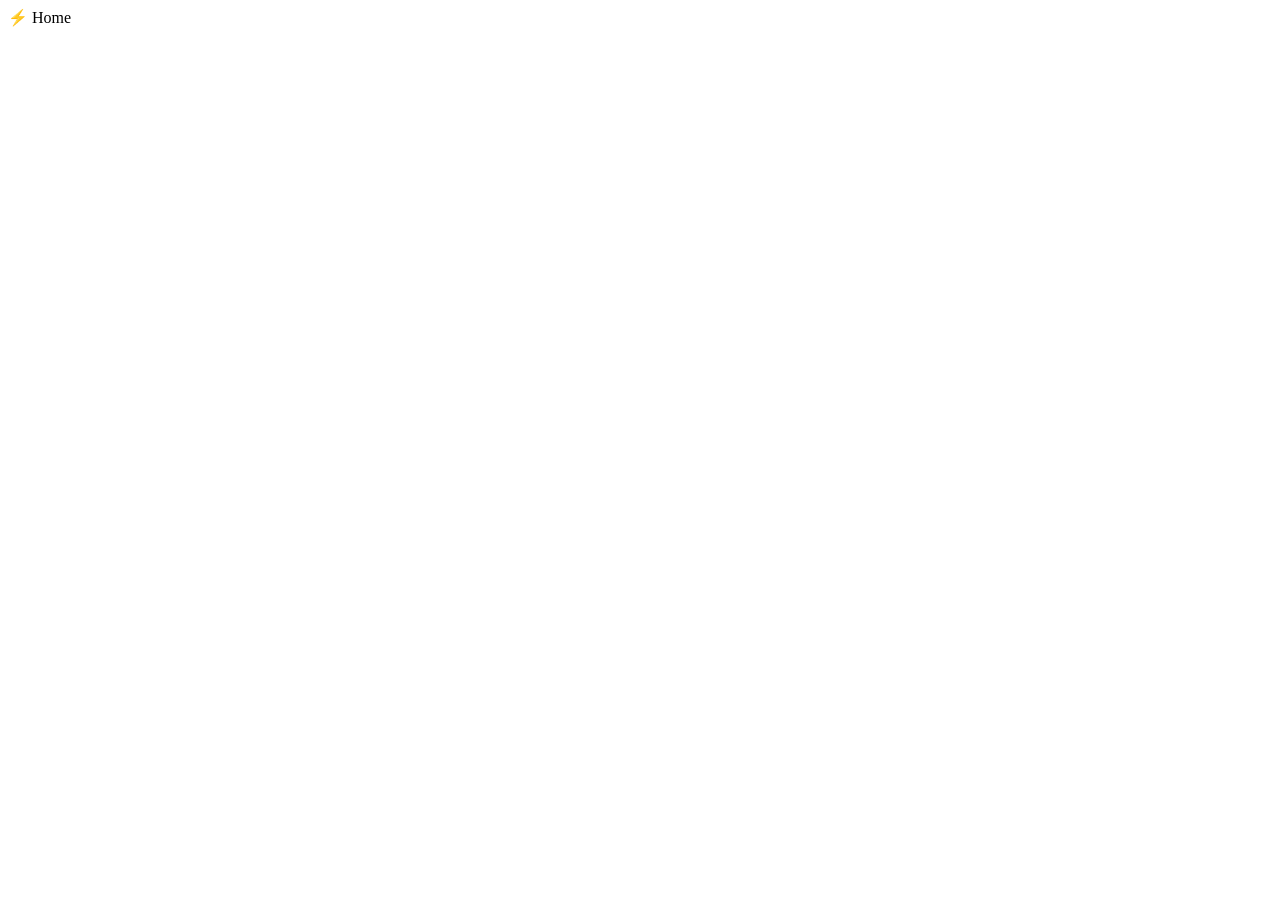
==== commit f2422570: "Add files via upload" ====
--- a/index.html
+++ b/index.html
@@ -1,1420 +1,74 @@
 <!DOCTYPE html>
-<html lang="en">
+<html lang="en" data-theme="dark">
 <head>
-<meta charset="UTF-8"/>
-<meta name="viewport" content="width=device-width, initial-scale=1.0"/>
-<title>UniVault — Student Resource Hub</title>
-<link href="https://fonts.googleapis.com/css2?family=Playfair+Display:wght@700;900&family=DM+Sans:wght@300;400;500;600&display=swap" rel="stylesheet"/>
-<style>
-:root {
-  --c1:#355872; --c2:#7AAACE; --c3:#9CD5FF; --c4:#F7F8F0;
-  --c1d:#243e52;
-  --shadow:0 8px 32px rgba(53,88,114,.18);
-  --radius:16px;
-  --t:0.36s cubic-bezier(.4,0,.2,1);
-}
-*,*::before,*::after{box-sizing:border-box;margin:0;padding:0;}
-html{scroll-behavior:smooth;}
-body{
-  font-family:'DM Sans',sans-serif;
-  background:var(--c4);
-  color:var(--c1);
-  min-height:100vh;
-  overflow-x:hidden;
-  padding-top:67px;
-}
+    <meta charset="UTF-8">
+    <meta name="viewport" content="width=device-width, initial-scale=1.0">
+    <title>UniVault — AI Coding Platform</title>
+    <link rel="preconnect" href="https://fonts.googleapis.com">
+    <link rel="preconnect" href="https://fonts.gstatic.com" crossorigin>
+    <link href="https://fonts.googleapis.com/css2?family=Inter:wght@400;500;600;700;800&family=JetBrains+Mono:wght@400;500;600&display=swap" rel="stylesheet">
+    
+    <!-- Main Stylesheet -->
+    <link rel="stylesheet" href="css/main.css">
+</head>
 
-/* PAGE SYSTEM */
-.page{display:none;min-height:100vh;animation:pageIn .42s cubic-bezier(.4,0,.2,1);}
-.page.active{display:block;}
-@keyframes pageIn{from{opacity:0;transform:translateY(20px);}to{opacity:1;transform:translateY(0);}}
-
-/* ══════════════════════════════════════════
-   NAVBAR — fixed, scroll-aware
-══════════════════════════════════════════ */
-nav{
-  position:fixed;top:0;left:0;right:0;
-  z-index:500;
-  display:flex;flex-direction:column;
-  background:var(--c1);
-  box-shadow:0 2px 24px rgba(53,88,114,.28);
-  transition:background .3s ease,box-shadow .3s ease;
-}
-nav.scrolled{
-  background:rgba(35,62,82,.96);
-  backdrop-filter:blur(16px);
-  -webkit-backdrop-filter:blur(16px);
-  box-shadow:0 4px 36px rgba(53,88,114,.38);
-}
-.nav-top{
-  display:flex;align-items:center;
-  justify-content:space-between;
-  padding:0 2.5rem;
-  height:64px;
-  transition:height .3s ease;
-}
-nav.scrolled .nav-top{height:52px;}
-.nav-logo{
-  font-family:'Playfair Display',serif;
-  font-size:1.55rem;font-weight:900;
-  color:var(--c4);letter-spacing:-.5px;
-  cursor:pointer;user-select:none;
-  display:flex;align-items:center;gap:.5rem;
-  transition:font-size .3s ease;
-  flex-shrink:0;
-}
-nav.scrolled .nav-logo{font-size:1.32rem;}
-.nav-logo span{color:var(--c3);}
-.nav-links{
-  display:flex;align-items:center;gap:.15rem;
-  list-style:none;
-  overflow-x:auto;
-  scrollbar-width:none;
-  -ms-overflow-style:none;
-  flex:1;
-  justify-content:flex-end;
-  padding:0 0 0 1rem;
-}
-.nav-links::-webkit-scrollbar{display:none;}
-.nav-links li button{
-  background:none;border:none;
-  font-family:'DM Sans',sans-serif;
-  font-size:.86rem;font-weight:500;letter-spacing:.02em;
-  color:rgba(156,213,255,.85);
-  padding:.42rem .82rem;
-  border-radius:8px;cursor:pointer;
-  transition:background var(--t),color var(--t);
-  white-space:nowrap;
-  position:relative;
-}
-.nav-links li button:hover{background:rgba(156,213,255,.14);color:var(--c4);}
-.nav-links li button.active{color:var(--c4);font-weight:600;}
-.nav-links li button.active::after{
-  content:'';
-  position:absolute;
-  bottom:4px;left:50%;transform:translateX(-50%);
-  width:18px;height:3px;
-  background:var(--c3);
-  border-radius:3px 3px 0 0;
-}
-/* Progress bar */
-.nav-progress{height:3px;background:rgba(255,255,255,.07);position:relative;}
-.nav-progress-fill{
-  position:absolute;top:0;left:0;
-  height:100%;width:0%;
-  background:linear-gradient(90deg,var(--c3),var(--c2));
-  transition:width .1s linear;
-  border-radius:0 3px 3px 0;
-  box-shadow:0 0 10px rgba(156,213,255,.55);
-}
-
-/* ── DROPDOWN MENUS ── */
-.nav-dropdown{position:relative;}
-.nav-dropdown>button{
-  display:inline-flex;align-items:center;gap:.3rem;
-  background:none;border:none;
-  font-family:'DM Sans',sans-serif;
-  font-size:.86rem;font-weight:500;letter-spacing:.02em;
-  color:rgba(156,213,255,.85);
-  padding:.42rem .82rem;
-  border-radius:8px;cursor:pointer;
-  transition:background var(--t),color var(--t);
-  white-space:nowrap;position:relative;
-}
-.nav-dropdown>button .dd-arrow{
-  font-size:.6rem;opacity:.7;
-  transition:transform .25s ease;
-  display:inline-block;
-}
-.nav-dropdown:hover>button .dd-arrow,
-.nav-dropdown.open>button .dd-arrow{transform:rotate(180deg);}
-.nav-dropdown>button:hover,.nav-dropdown.open>button{
-  background:rgba(156,213,255,.14);color:var(--c4);
-}
-.nav-dropdown>button.active{color:var(--c4);font-weight:600;}
-.nav-dropdown>button.active::after{
-  content:'';position:absolute;
-  bottom:4px;left:50%;transform:translateX(-50%);
-  width:18px;height:3px;
-  background:var(--c3);border-radius:3px 3px 0 0;
-}
-/* Dropdown panel */
-.dd-menu{
-  position:absolute;top:calc(100% + 6px);left:0;
-  min-width:280px;
-  max-height:320px;
-  overflow-y:scroll;
-  overflow-x:hidden;
-  scrollbar-width:thin;
-  scrollbar-color:rgba(156,213,255,.35) rgba(53,88,114,.3);
-  background:var(--c1d);
-  border:1px solid rgba(156,213,255,.18);
-  border-radius:12px;
-  padding:.5rem .5rem .6rem;
-  box-shadow:0 16px 48px rgba(26,46,59,.45);
-  opacity:0;pointer-events:none;
-  transform:translateY(-8px);
-  transition:opacity .22s ease,transform .22s ease;
-  z-index:600;
-}
-.dd-menu::-webkit-scrollbar{width:5px;}
-.dd-menu::-webkit-scrollbar-track{background:rgba(53,88,114,.3);border-radius:4px;}
-.dd-menu::-webkit-scrollbar-thumb{background:rgba(156,213,255,.45);border-radius:4px;}
-.dd-menu::-webkit-scrollbar-thumb:hover{background:rgba(156,213,255,.7);}
-.nav-dropdown:hover .dd-menu,
-.nav-dropdown.open .dd-menu{
-  opacity:1;pointer-events:auto;transform:translateY(0);
-}
-.dd-menu-header{
-  font-size:.65rem;font-weight:700;letter-spacing:.1em;text-transform:uppercase;
-  color:rgba(156,213,255,.55);
-  padding:.4rem .7rem .3rem;
-}
-.dd-item{
-  display:flex;flex-direction:column;
-  padding:.52rem .75rem;border-radius:8px;cursor:pointer;
-  transition:background .18s;
-  text-align:left;border:none;background:none;width:100%;
-}
-.dd-item:hover{background:rgba(156,213,255,.12);}
-.dd-item .dd-subj-name{
-  font-family:'DM Sans',sans-serif;
-  font-size:.83rem;font-weight:600;color:var(--c4);
-  line-height:1.3;
-}
-.dd-item .dd-subj-code{
-  font-size:.68rem;font-weight:500;
-  color:var(--c3);
-  letter-spacing:.04em;margin-top:.1rem;
-}
-.dd-divider{height:1px;background:rgba(156,213,255,.1);margin:.3rem .5rem;}
-
-/* Hamburger */
-.hamburger{
-  display:none;flex-direction:column;gap:5px;
-  cursor:pointer;padding:6px;margin-left:1rem;flex-shrink:0;
-}
-.hamburger span{
-  display:block;width:22px;height:2px;
-  background:var(--c4);border-radius:2px;
-  transition:transform .3s ease,opacity .3s ease;
-}
-.hamburger.open span:nth-child(1){transform:translateY(7px) rotate(45deg);}
-.hamburger.open span:nth-child(2){opacity:0;transform:scaleX(0);}
-.hamburger.open span:nth-child(3){transform:translateY(-7px) rotate(-45deg);}
-
-/* Mobile */
-@media(max-width:820px){
-  .hamburger{display:flex;}
-  .nav-links{
-    position:absolute;
-    top:100%;left:0;right:0;
-    flex-direction:column;align-items:stretch;justify-content:flex-start;
-    background:rgba(35,62,82,.97);
-    backdrop-filter:blur(16px);
-    padding:0 1.5rem;
-    max-height:0;overflow:hidden;
-    transition:max-height .5s cubic-bezier(.4,0,.2,1),padding .3s ease;
-    box-shadow:0 12px 32px rgba(53,88,114,.3);
-    gap:0;
-  }
-  .nav-links.open{max-height:900px;padding:.6rem 1.5rem 1.2rem;}
-  .nav-links li,.nav-dropdown{border-bottom:1px solid rgba(156,213,255,.09);width:100%;}
-  .nav-links li:last-child,.nav-dropdown:last-child{border-bottom:none;}
-  .nav-links li button{width:100%;text-align:left;padding:.78rem .4rem;font-size:.92rem;}
-  .nav-links li button.active::after{display:none;}
-  .nav-top{padding:0 1.5rem;}
-  /* mobile dropdown */
-  .nav-dropdown>button{width:100%;text-align:left;padding:.78rem .4rem;font-size:.92rem;}
-  .nav-dropdown>button.active::after{display:none;}
-  .dd-menu{
-    position:static;
-    opacity:1;pointer-events:auto;transform:none;
-    box-shadow:none;border:none;
-    background:rgba(156,213,255,.05);
-    border-radius:8px;
-    padding:.3rem .5rem;
-    margin:.2rem 0 .4rem 1rem;
-    display:none;
-  }
-  .nav-dropdown.open .dd-menu{display:block;}
-  .dd-menu-header{color:rgba(156,213,255,.45);}
-  .dd-item .dd-subj-name{font-size:.85rem;}
-}
-
-/* HERO */
-.hero{
-  position:relative;
-  background:linear-gradient(135deg,var(--c1) 0%,var(--c2) 100%);
-  min-height:340px;
-  display:flex;flex-direction:column;align-items:center;
-  justify-content:center;text-align:center;
-  padding:4rem 2rem 3rem;overflow:hidden;
-}
-.hero::before{
-  content:'';position:absolute;inset:0;
-  background:url("data:image/svg+xml,%3Csvg width='60' height='60' viewBox='0 0 60 60' xmlns='http://www.w3.org/2000/svg'%3E%3Cg fill='%239CD5FF' fill-opacity='0.06'%3E%3Cpath d='M36 34v-4h-2v4h-4v2h4v4h2v-4h4v-2h-4zm0-30V0h-2v4h-4v2h4v4h2V6h4V4h-4zM6 34v-4H4v4H0v2h4v4h2v-4h4v-2H6zM6 4V0H4v4H0v2h4v4h2V6h4V4H6z'/%3E%3C/g%3E%3C/svg%3E");
-  pointer-events:none;
-}
-.hero-badge{
-  display:inline-block;
-  background:rgba(156,213,255,.18);border:1px solid rgba(156,213,255,.38);
-  color:var(--c3);font-size:.76rem;font-weight:600;letter-spacing:.12em;text-transform:uppercase;
-  padding:.34rem 1rem;border-radius:50px;margin-bottom:1.2rem;
-  animation:fadeUp .6s ease both;
-}
-.hero h1{
-  font-family:'Playfair Display',serif;
-  font-size:clamp(2.2rem,5vw,3.6rem);font-weight:900;
-  color:var(--c4);line-height:1.1;margin-bottom:1rem;
-  animation:fadeUp .7s .1s ease both;
-}
-.hero h1 em{font-style:normal;color:var(--c3);}
-.hero p{
-  font-size:1.06rem;color:rgba(247,248,240,.8);
-  max-width:520px;line-height:1.65;
-  animation:fadeUp .7s .2s ease both;
-}
-@keyframes fadeUp{from{opacity:0;transform:translateY(28px);}to{opacity:1;transform:translateY(0);}}
-
-/* SUBJECTS */
-.subjects-section{padding:2.5rem;}
-.section-title{font-family:'Playfair Display',serif;font-size:1.9rem;font-weight:700;color:var(--c1);margin-bottom:.4rem;}
-.section-sub{color:var(--c2);font-size:.95rem;margin-bottom:2rem;}
-.subjects-grid{display:grid;grid-template-columns:repeat(auto-fill,minmax(260px,1fr));gap:1.4rem;}
-.subject-card{
-  background:#fff;border-radius:var(--radius);overflow:hidden;
-  box-shadow:0 2px 12px rgba(53,88,114,.09);cursor:pointer;
-  transition:transform var(--t),box-shadow var(--t),border-color var(--t);
-  border:1.5px solid transparent;
-}
-.subject-card:hover{transform:translateY(-6px) scale(1.015);box-shadow:var(--shadow);border-color:var(--c3);}
-.card-stripe{height:7px;background:linear-gradient(90deg,var(--c1),var(--c2));}
-.card-body{padding:1.4rem 1.5rem 1.6rem;}
-.card-icon{
-  width:46px;height:46px;border-radius:12px;
-  background:linear-gradient(135deg,var(--c3),var(--c2));
-  display:flex;align-items:center;justify-content:center;
-  font-size:1.4rem;margin-bottom:1rem;
-  box-shadow:0 4px 14px rgba(122,170,206,.35);
-}
-.card-title{font-family:'Playfair Display',serif;font-size:1.12rem;font-weight:700;color:var(--c1);margin-bottom:.4rem;}
-.card-desc{font-size:.84rem;color:#6b8499;line-height:1.55;margin-bottom:1.1rem;}
-.card-pills{display:flex;flex-wrap:wrap;gap:.4rem;margin-bottom:1.1rem;}
-.pill{font-size:.72rem;font-weight:600;padding:.25rem .65rem;border-radius:50px;background:rgba(156,213,255,.22);color:var(--c1);}
-.card-btn{
-  display:inline-flex;align-items:center;gap:.45rem;
-  background:var(--c1);color:var(--c4);
-  font-family:'DM Sans',sans-serif;font-size:.83rem;font-weight:600;
-  padding:.55rem 1.2rem;border-radius:8px;border:none;cursor:pointer;
-  transition:background var(--t),transform .15s;letter-spacing:.02em;
-}
-.card-btn:hover{background:var(--c2);transform:scale(1.04);}
-.card-btn svg{width:14px;height:14px;transition:transform .2s;}
-.card-btn:hover svg{transform:translateX(3px);}
-
-/* SUBJECT DETAIL */
-.subject-hero{
-  background:linear-gradient(120deg,var(--c1d),var(--c1) 55%,var(--c2));
-  padding:3rem 2.5rem 2.5rem;position:relative;overflow:hidden;
-}
-.subject-hero::after{
-  content:'';position:absolute;right:-60px;top:-60px;
-  width:280px;height:280px;background:rgba(156,213,255,.12);border-radius:50%;
-}
-.back-btn{
-  display:inline-flex;align-items:center;gap:.4rem;
-  background:rgba(247,248,240,.14);border:1px solid rgba(247,248,240,.28);
-  color:var(--c4);font-family:'DM Sans',sans-serif;font-size:.84rem;font-weight:500;
-  padding:.42rem 1rem;border-radius:8px;cursor:pointer;margin-bottom:1.4rem;
-  transition:background var(--t);
-}
-.back-btn:hover{background:rgba(247,248,240,.24);}
-.subject-title{font-family:'Playfair Display',serif;font-size:clamp(1.7rem,4vw,2.6rem);font-weight:900;color:var(--c4);margin-bottom:.5rem;}
-.subject-meta{display:flex;flex-wrap:wrap;gap:1rem;margin-top:.8rem;}
-.meta-item{display:flex;align-items:center;gap:.4rem;font-size:.85rem;color:rgba(247,248,240,.82);}
-.tab-bar{
-  display:flex;gap:.3rem;padding:1.4rem 2.5rem 0;
-  border-bottom:2px solid rgba(53,88,114,.12);
-  overflow-x:auto;background:#fff;
-  position:sticky;top:67px;z-index:100;
-}
-.tab-bar::-webkit-scrollbar{height:0;}
-.tab-btn{
-  background:none;border:none;
-  font-family:'DM Sans',sans-serif;font-size:.9rem;font-weight:500;color:#6b8499;
-  padding:.65rem 1.2rem;border-bottom:3px solid transparent;margin-bottom:-2px;
-  cursor:pointer;white-space:nowrap;
-  transition:color var(--t),border-color var(--t);
-}
-.tab-btn.active{color:var(--c1);font-weight:600;border-bottom-color:var(--c1);}
-.tab-btn:hover:not(.active){color:var(--c2);}
-.tab-content{display:none;padding:2rem 2.5rem;}
-.tab-content.active{display:block;animation:pageIn .3s ease;}
-.resource-grid{display:grid;grid-template-columns:repeat(auto-fill,minmax(280px,1fr));gap:1.1rem;}
-.resource-item{
-  background:#fff;border-radius:12px;padding:1.2rem 1.3rem;
-  display:flex;align-items:flex-start;gap:1rem;
-  box-shadow:0 2px 10px rgba(53,88,114,.07);
-  transition:transform var(--t),box-shadow var(--t),border-color var(--t);
-  border:1.5px solid rgba(53,88,114,.06);
-}
-.resource-item:hover{transform:translateY(-3px);box-shadow:0 8px 24px rgba(53,88,114,.14);border-color:var(--c3);}
-.res-icon{width:42px;height:42px;flex-shrink:0;border-radius:10px;display:flex;align-items:center;justify-content:center;font-size:1.1rem;box-shadow:0 3px 10px rgba(53,88,114,.22);}
-.res-icon.pdf{background:linear-gradient(135deg,#e14d4d,#f08080);}
-.res-icon.ppt{background:linear-gradient(135deg,#c05c2a,#e68a5c);}
-.res-icon.doc{background:linear-gradient(135deg,var(--c1),var(--c2));}
-.res-icon.mcq{background:linear-gradient(135deg,#2a8a6a,#5ec4a0);}
-.res-info{flex:1;min-width:0;}
-.res-name{font-size:.9rem;font-weight:600;color:var(--c1);margin-bottom:.22rem;white-space:nowrap;overflow:hidden;text-overflow:ellipsis;}
-.res-desc{font-size:.77rem;color:#6b8499;line-height:1.45;margin-bottom:.7rem;}
-.res-actions{display:flex;gap:.5rem;flex-wrap:wrap;}
-.btn-preview,.btn-download{
-  font-family:'DM Sans',sans-serif;font-size:.76rem;font-weight:600;
-  padding:.32rem .8rem;border-radius:6px;border:none;cursor:pointer;
-  display:inline-flex;align-items:center;gap:.3rem;transition:all .22s;
-}
-.btn-preview{background:rgba(53,88,114,.09);color:var(--c1);}
-.btn-preview:hover{background:rgba(53,88,114,.18);transform:scale(1.04);}
-.btn-download{background:var(--c1);color:var(--c4);}
-.btn-download:hover{background:var(--c2);transform:scale(1.04);}
-.upload-notice{
-  background:rgba(156,213,255,.18);border:1.5px dashed var(--c2);
-  border-radius:12px;padding:1.5rem;text-align:center;
-  color:var(--c1);font-size:.88rem;line-height:1.6;margin-bottom:1.5rem;
-}
-.upload-notice strong{font-weight:700;color:var(--c1);display:block;margin-bottom:.3rem;font-size:.95rem;}
-.mcq-card{
-  background:#fff;border-radius:14px;padding:1.5rem;margin-bottom:1.2rem;
-  box-shadow:0 2px 10px rgba(53,88,114,.07);border-left:4px solid var(--c2);
-}
-.mcq-q{font-weight:600;color:var(--c1);margin-bottom:1rem;font-size:.95rem;line-height:1.55;}
-.mcq-options{display:flex;flex-direction:column;gap:.55rem;}
-.mcq-opt{
-  padding:.6rem 1rem;border-radius:8px;
-  border:1.5px solid rgba(53,88,114,.15);
-  cursor:pointer;font-size:.87rem;transition:all .2s;color:var(--c1);
-}
-.mcq-opt:hover{border-color:var(--c2);background:rgba(156,213,255,.1);}
-.mcq-opt.correct{background:rgba(46,160,100,.12);border-color:#2ea064;color:#1a6640;}
-.mcq-opt.wrong{background:rgba(220,60,60,.1);border-color:#dc3c3c;color:#8b2020;}
-.mcq-result{margin-top:.8rem;font-size:.83rem;font-weight:600;display:none;}
-.mcq-result.show{display:block;}
-.mcq-result.correct-msg{color:#2ea064;}
-.mcq-result.wrong-msg{color:#dc3c3c;}
-.info-grid{display:grid;grid-template-columns:repeat(auto-fill,minmax(220px,1fr));gap:1rem;margin-bottom:1.5rem;}
-.info-card{background:#fff;border-radius:12px;padding:1.2rem;box-shadow:0 2px 10px rgba(53,88,114,.07);text-align:center;}
-.info-card .info-val{font-family:'Playfair Display',serif;font-size:2rem;font-weight:900;color:var(--c1);}
-.info-card .info-label{font-size:.8rem;color:#6b8499;margin-top:.2rem;}
-.overview-block{background:#fff;border-radius:14px;padding:1.6rem;box-shadow:0 2px 10px rgba(53,88,114,.07);margin-bottom:1.5rem;}
-.overview-block h3{font-family:'Playfair Display',serif;color:var(--c1);font-size:1.1rem;margin-bottom:.8rem;}
-.overview-block p{font-size:.9rem;color:#4a6275;line-height:1.65;}
-.overview-block ul{padding-left:1.2rem;margin-top:.6rem;display:flex;flex-direction:column;gap:.35rem;}
-.overview-block ul li{font-size:.88rem;color:#4a6275;line-height:1.5;}
-
-/* ABOUT + CONTACT */
-.about-hero,.contact-hero{
-  background:linear-gradient(120deg,var(--c1d),var(--c1),var(--c2));
-  padding:4rem 2.5rem 3rem;text-align:center;
-}
-.about-hero h1,.contact-hero h1{font-family:'Playfair Display',serif;font-size:clamp(1.8rem,4vw,2.8rem);font-weight:900;color:var(--c4);margin-bottom:.8rem;}
-.about-hero p,.contact-hero p{color:rgba(247,248,240,.82);font-size:1rem;max-width:500px;margin:0 auto;}
-.about-content,.contact-content{padding:2.5rem;max-width:860px;margin:0 auto;}
-.team-grid{display:grid;grid-template-columns:repeat(auto-fill,minmax(200px,1fr));gap:1.4rem;margin-top:1.5rem;}
-.team-card{background:#fff;border-radius:16px;padding:1.8rem 1.2rem;text-align:center;box-shadow:0 2px 12px rgba(53,88,114,.09);transition:transform var(--t);}
-.team-card:hover{transform:translateY(-5px);}
-.team-avatar{width:72px;height:72px;border-radius:50%;background:linear-gradient(135deg,var(--c1),var(--c2));display:flex;align-items:center;justify-content:center;font-size:1.8rem;margin:0 auto 1rem;box-shadow:0 4px 16px rgba(53,88,114,.25);}
-.team-name{font-weight:700;color:var(--c1);font-size:.98rem;}
-.team-role{font-size:.8rem;color:#6b8499;margin-top:.2rem;}
-.contact-form{background:#fff;border-radius:var(--radius);padding:2rem;box-shadow:var(--shadow);}
-.form-group{margin-bottom:1.2rem;}
-.form-group label{display:block;font-size:.84rem;font-weight:600;color:var(--c1);margin-bottom:.4rem;}
-.form-group input,.form-group textarea,.form-group select{
-  width:100%;padding:.72rem 1rem;
-  border:1.5px solid rgba(53,88,114,.18);border-radius:10px;
-  font-family:'DM Sans',sans-serif;font-size:.9rem;color:var(--c1);
-  background:var(--c4);outline:none;transition:border-color .2s;
-}
-.form-group input:focus,.form-group textarea:focus,.form-group select:focus{border-color:var(--c2);background:#fff;}
-.form-group textarea{min-height:120px;resize:vertical;}
-.submit-btn{
-  width:100%;padding:.85rem;background:var(--c1);color:var(--c4);
-  font-family:'DM Sans',sans-serif;font-size:.95rem;font-weight:600;
-  border:none;border-radius:10px;cursor:pointer;
-  transition:background var(--t),transform .15s;
-}
-.submit-btn:hover{background:var(--c2);transform:scale(1.02);}
-
-/* MODAL */
-.modal-overlay{display:none;position:fixed;inset:0;background:rgba(26,46,59,.7);z-index:1000;align-items:center;justify-content:center;backdrop-filter:blur(4px);}
-.modal-overlay.open{display:flex;animation:fadeIn .25s ease;}
-@keyframes fadeIn{from{opacity:0;}to{opacity:1;}}
-.modal-box{background:#fff;border-radius:20px;width:min(680px,95vw);max-height:88vh;overflow:hidden;display:flex;flex-direction:column;box-shadow:0 24px 72px rgba(26,46,59,.3);animation:modalIn .3s cubic-bezier(.4,0,.2,1);}
-@keyframes modalIn{from{opacity:0;transform:scale(.93) translateY(20px);}to{opacity:1;transform:scale(1) translateY(0);}}
-.modal-header{display:flex;align-items:center;justify-content:space-between;padding:1.2rem 1.5rem;background:var(--c1);}
-.modal-header h3{font-family:'Playfair Display',serif;font-size:1.1rem;color:var(--c4);font-weight:700;}
-.modal-close{background:rgba(247,248,240,.18);border:none;color:var(--c4);font-size:1.3rem;width:34px;height:34px;border-radius:8px;cursor:pointer;display:flex;align-items:center;justify-content:center;transition:background .2s;}
-.modal-close:hover{background:rgba(247,248,240,.3);}
-.modal-body{flex:1;overflow-y:auto;padding:1.5rem;}
-.preview-placeholder{background:linear-gradient(135deg,var(--c4),rgba(156,213,255,.2));border-radius:12px;min-height:340px;display:flex;flex-direction:column;align-items:center;justify-content:center;gap:1rem;border:2px dashed rgba(53,88,114,.2);}
-.preview-placeholder .big-icon{font-size:3.5rem;}
-.preview-placeholder p{color:#6b8499;font-size:.9rem;text-align:center;max-width:280px;line-height:1.5;}
-.preview-placeholder strong{color:var(--c1);}
-
-/* HERO STATS */
-.hero-stats{
-  position:relative;z-index:1;
-  display:flex;flex-wrap:wrap;justify-content:center;gap:.9rem;
-  margin-top:1.8rem;
-  animation:fadeUp .7s .3s ease both;
-}
-.hero-stat{
-  background:rgba(247,248,240,.1);
-  backdrop-filter:blur(8px);
-  border:1px solid rgba(247,248,240,.15);
-  padding:.7rem 1.4rem;border-radius:12px;
-  text-align:center;min-width:90px;
-}
-.hero-stat .val{
-  font-family:'Playfair Display',serif;
-  font-size:1.55rem;font-weight:900;color:var(--c3);display:block;
-}
-.hero-stat .lbl{font-size:.7rem;color:rgba(247,248,240,.68);font-weight:500;letter-spacing:.05em;text-transform:uppercase;}
-
-/* SEARCH BAR */
-.search-wrap{
-  position:relative;z-index:1;
-  width:100%;max-width:460px;
-  margin-top:1.4rem;
-  animation:fadeUp .7s .25s ease both;
-}
-.search-input{
-  width:100%;
-  padding:.78rem 1.2rem .78rem 2.9rem;
-  background:rgba(247,248,240,.1);
-  backdrop-filter:blur(10px);
-  border:1.5px solid rgba(156,213,255,.3);
-  border-radius:12px;
-  font-family:'DM Sans',sans-serif;
-  font-size:.9rem;color:var(--c4);
-  outline:none;
-  transition:border-color var(--t),background var(--t);
-}
-.search-input::placeholder{color:rgba(247,248,240,.45);}
-.search-input:focus{border-color:var(--c3);background:rgba(247,248,240,.16);}
-.search-icon-wrap{
-  position:absolute;left:.85rem;top:50%;transform:translateY(-50%);
-  font-size:.95rem;pointer-events:none;
-}
-
-/* WHY UNIVAULT section */
-.why-section{
-  padding:3rem 2.5rem 2rem;
-  background:#fff;
-  border-bottom:1px solid rgba(53,88,114,.08);
-}
-.why-grid{
-  display:grid;
-  grid-template-columns:repeat(auto-fill,minmax(220px,1fr));
-  gap:1.2rem;
-  margin-top:1.5rem;
-}
-.why-card{
-  background:var(--c4);
-  border-radius:14px;
-  padding:1.4rem 1.3rem;
-  border:1.5px solid rgba(53,88,114,.08);
-  display:flex;flex-direction:column;gap:.5rem;
-  transition:transform var(--t),box-shadow var(--t),border-color var(--t);
-}
-.why-card:hover{transform:translateY(-4px);box-shadow:0 8px 24px rgba(53,88,114,.12);border-color:var(--c3);}
-.why-icon{
-  width:44px;height:44px;border-radius:12px;
-  display:flex;align-items:center;justify-content:center;
-  font-size:1.3rem;margin-bottom:.3rem;
-}
-.why-title{font-family:'Playfair Display',serif;font-size:1rem;font-weight:700;color:var(--c1);}
-.why-desc{font-size:.8rem;color:#6b8499;line-height:1.55;}
-
-/* ANNOUNCEMENT STRIP */
-.announce-strip{
-  background:linear-gradient(90deg,var(--c1d),var(--c1));
-  padding:.7rem 2.5rem;
-  display:flex;align-items:center;gap:.8rem;
-  flex-wrap:wrap;
-}
-.announce-strip .ann-badge{
-  background:var(--c3);color:var(--c1);
-  font-size:.68rem;font-weight:700;letter-spacing:.08em;text-transform:uppercase;
-  padding:.18rem .6rem;border-radius:50px;flex-shrink:0;
-}
-.announce-strip p{font-size:.82rem;color:rgba(247,248,240,.85);line-height:1.4;}
-footer{background:var(--c1);color:rgba(247,248,240,.7);text-align:center;padding:1.5rem 2rem;font-size:.83rem;margin-top:auto;}
-footer strong{color:var(--c3);}
-.reveal{opacity:0;transform:translateY(24px);transition:opacity .5s ease,transform .5s ease;}
-.reveal.visible{opacity:1;transform:translateY(0);}
-
-/* ── ACTION BANNER (About page) ── */
-.action-banner{
-  background:linear-gradient(135deg,var(--c1d) 0%,var(--c1) 55%,var(--c2) 100%);
-  border-radius:16px;
-  padding:1.8rem 2rem;
-  margin-bottom:2rem;
-  display:flex;align-items:center;justify-content:space-between;
-  flex-wrap:wrap;gap:1.4rem;
-  position:relative;overflow:hidden;
-  box-shadow:0 8px 32px rgba(53,88,114,.28);
-}
-.action-banner::before{
-  content:'';position:absolute;
-  right:-50px;top:-50px;
-  width:180px;height:180px;
-  background:rgba(156,213,255,.1);border-radius:50%;
-  pointer-events:none;
-}
-.action-banner-title{
-  font-family:'Playfair Display',serif;
-  font-size:1.2rem;font-weight:700;color:#fff;
-  margin-bottom:.3rem;
-}
-.action-banner-sub{font-size:.82rem;color:rgba(255,255,255,.72);line-height:1.5;max-width:340px;}
-.action-btns{display:flex;flex-wrap:wrap;gap:.8rem;align-items:center;}
-
-/* Contribute Resources button */
-.contrib-btn{
-  display:inline-flex;align-items:center;gap:.5rem;
-  background:rgba(247,248,240,.12);
-  border:1.5px solid rgba(247,248,240,.3);
-  color:#fff;
-  font-family:'DM Sans',sans-serif;font-size:.86rem;font-weight:600;
-  padding:.65rem 1.4rem;border-radius:50px;
-  cursor:pointer;letter-spacing:.02em;
-  transition:background var(--t),border-color var(--t),transform .15s;
-  backdrop-filter:blur(6px);
-  white-space:nowrap;
-}
-.contrib-btn:hover{
-  background:rgba(247,248,240,.22);
-  border-color:rgba(247,248,240,.5);
-  transform:scale(1.04);
-}
-.contrib-btn:active{transform:scale(.97);}
-.contrib-btn-icon{font-size:1rem;}
-
-/* Support / Payment button */
-.support-btn{
-  display:inline-flex;align-items:center;gap:.5rem;
-  background:linear-gradient(135deg,#f5a623,#f0891a);
-  border:none;
-  color:#fff;
-  font-family:'DM Sans',sans-serif;font-size:.86rem;font-weight:700;
-  padding:.65rem 1.4rem;border-radius:50px;
-  cursor:pointer;letter-spacing:.02em;
-  text-decoration:none;
-  transition:filter var(--t),transform .15s,box-shadow var(--t);
-  box-shadow:0 4px 18px rgba(240,137,26,.4);
-  white-space:nowrap;
-  position:relative;
-  overflow:hidden;
-}
-.support-btn::after{
-  content:'';
-  position:absolute;inset:0;
-  background:linear-gradient(90deg,transparent,rgba(255,255,255,.18),transparent);
-  transform:translateX(-100%);
-  transition:transform .45s ease;
-}
-.support-btn:hover::after{transform:translateX(100%);}
-.support-btn:hover{filter:brightness(1.1);transform:scale(1.05);box-shadow:0 6px 24px rgba(240,137,26,.55);}
-.support-btn:active{transform:scale(.97);}
-.support-btn-icon{font-size:1rem;}
-.support-badge{
-  background:rgba(255,255,255,.22);
-  font-size:.65rem;font-weight:700;letter-spacing:.06em;
-  padding:.15rem .5rem;border-radius:50px;
-  text-transform:uppercase;
-  margin-left:.1rem;
-}
-
-/* ── FLOATING SUPPORT BUTTON (visible on all pages) ── */
-.float-support{
-  position:fixed;
-  bottom:1.8rem;right:1.8rem;
-  z-index:400;
-  display:inline-flex;align-items:center;gap:.55rem;
-  background:linear-gradient(135deg,#f5a623,#f0891a);
-  color:#fff;
-  font-family:'DM Sans',sans-serif;font-size:.82rem;font-weight:700;
-  padding:.65rem 1.35rem;
-  border-radius:50px;
-  text-decoration:none;
-  box-shadow:0 6px 24px rgba(240,137,26,.5);
-  transition:transform var(--t),box-shadow var(--t),filter var(--t);
-  letter-spacing:.02em;
-  animation:floatPop .6s .8s cubic-bezier(.4,0,.2,1) both;
-  overflow:hidden;
-}
-.float-support::after{
-  content:'';position:absolute;inset:0;
-  background:linear-gradient(90deg,transparent,rgba(255,255,255,.2),transparent);
-  transform:translateX(-100%);
-  transition:transform .45s ease;
-}
-.float-support:hover::after{transform:translateX(100%);}
-.float-support:hover{transform:translateY(-3px) scale(1.05);box-shadow:0 10px 32px rgba(240,137,26,.6);filter:brightness(1.08);}
-.float-support:active{transform:scale(.97);}
-.float-support-icon{font-size:1rem;}
-.float-support-pulse{
-  position:absolute;top:6px;right:6px;
-  width:8px;height:8px;background:#fff;
-  border-radius:50%;
-  animation:floatPulse 2s infinite;
-}
-@keyframes floatPop{from{opacity:0;transform:translateY(20px) scale(.85);}to{opacity:1;transform:translateY(0) scale(1);}}
-@keyframes floatPulse{0%,100%{opacity:1;transform:scale(1);}50%{opacity:.4;transform:scale(1.5);}}
-</style>
-</head>
 <body>
 
-<!-- NAVBAR -->
-<nav id="navbar">
-  <div class="nav-top">
-    <div class="nav-logo" onclick="showPage('home')">📚 <span>Uni</span>Vault</div>
-    <ul class="nav-links" id="navLinks">
-
-      <li><button onclick="showPage('home')" class="active" id="nav-home">Home</button></li>
-
-      <!-- SEMESTER 1 DROPDOWN -->
-      <li class="nav-dropdown" id="dd-sem1">
-        <button onclick="toggleDropdown('dd-sem1')">
-          Semester 1 <span class="dd-arrow">▼</span>
-        </button>
-        <div class="dd-menu">
-          <div class="dd-menu-header">Semester 1 Subjects</div>
-          <button class="dd-item" onclick="openSubject('tcs')">
-            <span class="dd-subj-name">Technical Communication Skills</span>
-            <span class="dd-subj-code">T240C1</span>
-          </button>
-          <button class="dd-item" onclick="openSubject('calculus')">
-            <span class="dd-subj-name">Calculus</span>
-            <span class="dd-subj-code">S2120C1</span>
-          </button>
-          <button class="dd-item" onclick="openSubject('physics')">
-            <span class="dd-subj-name">Physics</span>
-            <span class="dd-subj-code">S2140C1</span>
-          </button>
-          <button class="dd-item" onclick="openSubject('physics-practical')">
-            <span class="dd-subj-name">Physics Practical</span>
-            <span class="dd-subj-code">S2140C1-P</span>
-          </button>
-          <button class="dd-item" onclick="openSubject('mit')">
-            <span class="dd-subj-name">MIT</span>
-            <span class="dd-subj-code">MIT-SEM1</span>
-          </button>
-          <button class="dd-item" onclick="openSubject('python1')">
-            <span class="dd-subj-name">Python Programming - I</span>
-            <span class="dd-subj-code">C2110C1</span>
-          </button>
-          <button class="dd-item" onclick="openSubject('webtech')">
-            <span class="dd-subj-name">Web Technology</span>
-            <span class="dd-subj-code">C2111C3</span>
-          </button>
-        </div>
-      </li>
-
-      <!-- SEMESTER 2 DROPDOWN -->
-      <li class="nav-dropdown" id="dd-sem2">
-        <button onclick="toggleDropdown('dd-sem2')">
-          Semester 2 <span class="dd-arrow">▼</span>
-        </button>
-        <div class="dd-menu">
-          <div class="dd-menu-header">Semester 2 Subjects</div>
-          <button class="dd-item" onclick="openSubject('python2')">
-            <span class="dd-subj-name">Python Programming - II</span>
-            <span class="dd-subj-code">C2211C4</span>
-          </button>
-          <button class="dd-item" onclick="openSubject('c-prog')">
-            <span class="dd-subj-name">Programming in C</span>
-            <span class="dd-subj-code">C2211C1</span>
-          </button>
-          <button class="dd-item" onclick="openSubject('de')">
-            <span class="dd-subj-name">Digital Electronics</span>
-            <span class="dd-subj-code">T2280C1</span>
-          </button>
-          <button class="dd-item" onclick="openSubject('de-practical')">
-            <span class="dd-subj-name">Digital Electronics Practical</span>
-            <span class="dd-subj-code">T2280C1-P</span>
-          </button>
-          <button class="dd-item" onclick="openSubject('prob-stats')">
-            <span class="dd-subj-name">Probability &amp; Statistics using R</span>
-            <span class="dd-subj-code">S2220C1</span>
-          </button>
-          <button class="dd-item" onclick="openSubject('finance')">
-            <span class="dd-subj-name">Finance and Accounting</span>
-            <span class="dd-subj-code">B2210C1</span>
-          </button>
-        </div>
-      </li>
-
-      <li><button onclick="showPage('about')" id="nav-about">About Us</button></li>
-      <li><button onclick="showPage('contact')" id="nav-contact">Contact</button></li>
-    </ul>
-    <div class="hamburger" id="hamburger" onclick="toggleMenu()">
-      <span></span><span></span><span></span>
-    </div>
-  </div>
-  <div class="nav-progress"><div class="nav-progress-fill" id="progressFill"></div></div>
-</nav>
-
-<!-- HOME PAGE -->
-<div class="page active" id="page-home">
-  <div class="hero">
-    <div class="hero-badge">🎓 Student Resource Portal</div>
-    <h1>Your Academic <em>Vault</em>,<br>Always Open</h1>
-    <p>All assignments, PYQs, PPTs, MCQs and study materials — curated by students, for students.</p>
-    <!-- Search Bar -->
-    <div class="search-wrap">
-      <span class="search-icon-wrap">🔍</span>
-      <input class="search-input" type="text" placeholder="Search subjects, topics…" oninput="filterCards(this.value)"/>
-    </div>
-    <!-- Stats -->
-    <div class="hero-stats">
-      <div class="hero-stat"><span class="val">5+</span><span class="lbl">Subjects</span></div>
-      <div class="hero-stat"><span class="val">50+</span><span class="lbl">Documents</span></div>
-      <div class="hero-stat"><span class="val">200+</span><span class="lbl">MCQs</span></div>
-      <div class="hero-stat"><span class="val">100%</span><span class="lbl">Free</span></div>
-    </div>
-  </div>
-
-  <!-- Announcement Strip -->
-  <div class="announce-strip">
-    <span class="ann-badge">🆕 New</span>
-    <p>PYQ papers for End-Sem 2023-24 have been added for all subjects! Check the PYQ tab on each subject page.</p>
-  </div>
-
-  <!-- Why UniVault Section -->
-  <div class="why-section">
-    <h2 class="section-title">⚡ Why UniVault?</h2>
-    <p class="section-sub">Everything a student needs, all in one place — free, forever</p>
-    <div class="why-grid">
-      <div class="why-card reveal">
-        <div class="why-icon" style="background:rgba(53,88,114,.1);">📄</div>
-        <div class="why-title">Solved Assignments</div>
-        <div class="why-desc">Step-by-step solved assignment answers from all units, ready to study and reference.</div>
-      </div>
-      <div class="why-card reveal">
-        <div class="why-icon" style="background:rgba(122,170,206,.15);">📜</div>
-        <div class="why-title">PYQ Papers</div>
-        <div class="why-desc">Previous Year Question papers going back multiple years — the best exam prep tool.</div>
-      </div>
-      <div class="why-card reveal">
-        <div class="why-icon" style="background:rgba(46,160,100,.1);">✅</div>
-        <div class="why-title">Practice MCQs</div>
-        <div class="why-desc">Topic-wise MCQs with instant right/wrong feedback. Test yourself before the exam.</div>
-      </div>
-      <div class="why-card reveal">
-        <div class="why-icon" style="background:rgba(192,92,42,.1);">📊</div>
-        <div class="why-title">Teacher PPTs</div>
-        <div class="why-desc">Official lecture slides and documents shared directly by professors.</div>
-      </div>
-      <div class="why-card reveal">
-        <div class="why-icon" style="background:rgba(92,58,138,.1);">📓</div>
-        <div class="why-title">Study Notes</div>
-        <div class="why-desc">Handwritten and typed notes by top students — clear, concise and exam-focused.</div>
-      </div>
-      <div class="why-card reveal">
-        <div class="why-icon" style="background:rgba(240,137,26,.12);">🚀</div>
-        <div class="why-title">Always Free</div>
-        <div class="why-desc">No login, no paywall, no ads. Every resource on UniVault is completely free for students.</div>
-      </div>
-    </div>
-  </div>
-  <div class="subjects-section">
-    <div style="margin-bottom:1.8rem;">
-      <h2 class="section-title">📖 Browse Subjects</h2>
-      <p class="section-sub">Click any subject to access all resources, materials and practice questions</p>
+    <!-- HOME FLOATING BUTTON -->
+    <div id="homeFloatingBtn" onclick="go('home')" style="cursor:pointer">
+        <span class="hfb-icon">⚡</span>
+        <span class="hfb-label">Home</span>
     </div>
 
-    <!-- Semester 1 -->
-    <div style="margin-bottom:.8rem;display:flex;align-items:center;gap:.8rem;">
-      <div style="font-family:'Playfair Display',serif;font-size:1.2rem;font-weight:700;color:var(--c1);">📘 Semester 1</div>
-      <div style="flex:1;height:1px;background:rgba(53,88,114,.12);"></div>
-    </div>
-    <div class="subjects-grid" id="subjectGrid" style="margin-bottom:2.5rem;">
+    <!-- STATIC STARFIELD BACKGROUND -->
+    <canvas id="starfieldBg" style="position:fixed;top:0;left:0;width:100vw;height:100vh;z-index:0;pointer-events:none"></canvas>
 
-      <div class="subject-card reveal" data-search="technical communication skills tcs t240c1" onclick="openSubject('tcs')">
-        <div class="card-stripe" style="background:linear-gradient(90deg,#355872,#7AAACE);"></div>
-        <div class="card-body">
-          <div class="card-icon" style="background:linear-gradient(135deg,#355872,#7AAACE);">🗣️</div>
-          <div class="card-title">Technical Communication Skills</div>
-          <div style="font-size:.7rem;font-weight:700;color:var(--c2);letter-spacing:.06em;margin-bottom:.4rem;">T240C1</div>
-          <div class="card-desc">Communication, writing, speaking and presentation skills for engineering students.</div>
-          <div class="card-pills"><span class="pill">Assignments</span><span class="pill">PYQs</span><span class="pill">MCQs</span></div>
-          <button class="card-btn"><svg viewBox="0 0 16 16" fill="none" stroke="currentColor" stroke-width="2" stroke-linecap="round" stroke-linejoin="round"><path d="M3 8h10M9 4l4 4-4 4"/></svg>Explore</button>
-        </div>
-      </div>
+    <!-- THREE.JS LIGHT PILLAR CONTAINER -->
+    <div id="lightPillarWrap" style="position:fixed;top:0;left:0;width:100%;height:100%;z-index:0;pointer-events:none;mix-blend-mode:screen"></div>
 
-      <div class="subject-card reveal" data-search="calculus mathematics s2120c1 derivatives integrals" onclick="openSubject('calculus')">
-        <div class="card-stripe" style="background:linear-gradient(90deg,#2a7a5a,#6abf90);"></div>
-        <div class="card-body">
-          <div class="card-icon" style="background:linear-gradient(135deg,#2a7a5a,#6abf90);">📐</div>
-          <div class="card-title">Calculus</div>
-          <div style="font-size:.7rem;font-weight:700;color:#2a7a5a;letter-spacing:.06em;margin-bottom:.4rem;">S2120C1</div>
-          <div class="card-desc">Limits, derivatives, integrals, multivariable calculus and applications.</div>
-          <div class="card-pills"><span class="pill">Assignments</span><span class="pill">PYQs</span><span class="pill">MCQs</span><span class="pill">PPTs</span></div>
-          <button class="card-btn"><svg viewBox="0 0 16 16" fill="none" stroke="currentColor" stroke-width="2" stroke-linecap="round" stroke-linejoin="round"><path d="M3 8h10M9 4l4 4-4 4"/></svg>Explore</button>
-        </div>
-      </div>
+    <!-- ══════════════ NAVBAR ══════════════ -->
+    <!--#include file="pages/navbar.html" -->
+    <!-- NOTE: In production, use a build tool or server-side includes.
+         For now, the navbar HTML is included directly in this file.
+         See pages/navbar.html for the source. -->
 
-      <div class="subject-card reveal" data-search="physics s2140c1 mechanics optics waves" onclick="openSubject('physics')">
-        <div class="card-stripe" style="background:linear-gradient(90deg,#3a6a8a,#9CD5FF);"></div>
-        <div class="card-body">
-          <div class="card-icon" style="background:linear-gradient(135deg,#3a6a8a,#9CD5FF);">⚛️</div>
-          <div class="card-title">Physics</div>
-          <div style="font-size:.7rem;font-weight:700;color:#3a6a8a;letter-spacing:.06em;margin-bottom:.4rem;">S2140C1</div>
-          <div class="card-desc">Mechanics, Thermodynamics, Optics, Electromagnetism and Modern Physics.</div>
-          <div class="card-pills"><span class="pill">Assignments</span><span class="pill">PYQs</span><span class="pill">MCQs</span><span class="pill">Lab Reports</span></div>
-          <button class="card-btn"><svg viewBox="0 0 16 16" fill="none" stroke="currentColor" stroke-width="2" stroke-linecap="round" stroke-linejoin="round"><path d="M3 8h10M9 4l4 4-4 4"/></svg>Explore</button>
-        </div>
-      </div>
+    <!-- ══════════════ PAGES ══════════════ -->
+    <!-- Each page is in its own file under pages/ directory.
+         In production, use a bundler or server-side includes.
+         For local development, all pages are loaded here. -->
 
-      <div class="subject-card reveal" data-search="physics practical s2140c1-p lab experiments" onclick="openSubject('physics-practical')">
-        <div class="card-stripe" style="background:linear-gradient(90deg,#4a7a9a,#aad5ef);"></div>
-        <div class="card-body">
-          <div class="card-icon" style="background:linear-gradient(135deg,#4a7a9a,#aad5ef);">🔬</div>
-          <div class="card-title">Physics Practical</div>
-          <div style="font-size:.7rem;font-weight:700;color:#4a7a9a;letter-spacing:.06em;margin-bottom:.4rem;">S2140C1-P</div>
-          <div class="card-desc">Lab experiments, observation tables, specimen calculations and viva questions.</div>
-          <div class="card-pills"><span class="pill">Lab Manual</span><span class="pill">Reports</span><span class="pill">Viva Q&A</span></div>
-          <button class="card-btn"><svg viewBox="0 0 16 16" fill="none" stroke="currentColor" stroke-width="2" stroke-linecap="round" stroke-linejoin="round"><path d="M3 8h10M9 4l4 4-4 4"/></svg>Explore</button>
-        </div>
-      </div>
+    <!-- Keep old nav IDs as hidden aliases -->
+    <div id="navLeft" style="display:none"></div>
+    <div id="navCenter" style="display:none"></div>
+    <div id="navRight" style="display:none"></div>
 
-      <div class="subject-card reveal" data-search="mit management information technology mit-sem1" onclick="openSubject('mit')">
-        <div class="card-stripe" style="background:linear-gradient(90deg,#5c3a8a,#9a7ade);"></div>
-        <div class="card-body">
-          <div class="card-icon" style="background:linear-gradient(135deg,#5c3a8a,#9a7ade);">🖥️</div>
-          <div class="card-title">MIT</div>
-          <div style="font-size:.7rem;font-weight:700;color:#5c3a8a;letter-spacing:.06em;margin-bottom:.4rem;">MIT-SEM1</div>
-          <div class="card-desc">Management Information Technology — IT systems, data management and applications.</div>
-          <div class="card-pills"><span class="pill">Assignments</span><span class="pill">PYQs</span><span class="pill">MCQs</span></div>
-          <button class="card-btn"><svg viewBox="0 0 16 16" fill="none" stroke="currentColor" stroke-width="2" stroke-linecap="round" stroke-linejoin="round"><path d="M3 8h10M9 4l4 4-4 4"/></svg>Explore</button>
-        </div>
-      </div>
+    <!-- Pages are loaded from separate files -->
+    <!-- See: pages/home.html, pages/login.html, etc. -->
+    <!-- For the split version, include them here or use a build tool -->
 
-      <div class="subject-card reveal" data-search="python programming 1 c2110c1 basics functions" onclick="openSubject('python1')">
-        <div class="card-stripe" style="background:linear-gradient(90deg,#1a6a4a,#4abf8a);"></div>
-        <div class="card-body">
-          <div class="card-icon" style="background:linear-gradient(135deg,#1a6a4a,#4abf8a);">🐍</div>
-          <div class="card-title">Python Programming - I</div>
-          <div style="font-size:.7rem;font-weight:700;color:#1a6a4a;letter-spacing:.06em;margin-bottom:.4rem;">C2110C1</div>
-          <div class="card-desc">Python basics, data types, control flow, functions, file handling and modules.</div>
-          <div class="card-pills"><span class="pill">Assignments</span><span class="pill">PYQs</span><span class="pill">Programs</span></div>
-          <button class="card-btn"><svg viewBox="0 0 16 16" fill="none" stroke="currentColor" stroke-width="2" stroke-linecap="round" stroke-linejoin="round"><path d="M3 8h10M9 4l4 4-4 4"/></svg>Explore</button>
-        </div>
-      </div>
+    <!-- ══════════════ SCRIPTS ══════════════ -->
+    
+    <!-- Three.js for light pillar effect -->
+    <script src="https://cdnjs.cloudflare.com/ajax/libs/three.js/r128/three.min.js"></script>
+    
+    <!-- Supabase SDK (for backend) -->
+    <script src="https://cdn.jsdelivr.net/npm/@supabase/supabase-js@2"></script>
+    
+    <!-- App Scripts (load in order) -->
+    <script src="js/supabase-config.js"></script>  <!-- ← Backend config -->
+    <script src="js/fusion-orbit.js"></script>       <!-- Timeline animation -->
+    <script src="js/navigation.js"></script>          <!-- Page routing & theme -->
+    <script src="js/onboarding.js"></script>           <!-- Onboarding flow -->
+    <script src="js/coding.js"></script>               <!-- Code editor & timers -->
+    <script src="js/rank.js"></script>                 <!-- Rank mode -->
+    <script src="js/ui.js"></script>                   <!-- UI effects & scroll -->
+    <script src="js/auth.js"></script>                 <!-- ← Auth (connect to Supabase here) -->
+    <script src="js/semesters.js"></script>             <!-- ← Semester data (connect to Supabase here) -->
+    <script src="js/aichat.js"></script>               <!-- AI chat -->
+    <script src="js/features.js"></script>             <!-- Feature animations & contact form -->
+    <script src="js/hero-animation.js"></script>       <!-- Hello World hero effect -->
+    <script src="js/light-pillar.js"></script>         <!-- Three.js light pillar -->
+    <script src="js/starfield.js"></script>            <!-- Canvas starfield -->
 
-      <div class="subject-card reveal" data-search="web technology c2111c3 html css javascript" onclick="openSubject('webtech')">
-        <div class="card-stripe" style="background:linear-gradient(90deg,#c05c2a,#e07a50);"></div>
-        <div class="card-body">
-          <div class="card-icon" style="background:linear-gradient(135deg,#c05c2a,#e07a50);">🌐</div>
-          <div class="card-title">Web Technology</div>
-          <div style="font-size:.7rem;font-weight:700;color:#c05c2a;letter-spacing:.06em;margin-bottom:.4rem;">C2111C3</div>
-          <div class="card-desc">HTML, CSS, JavaScript, PHP, databases and modern web development fundamentals.</div>
-          <div class="card-pills"><span class="pill">Assignments</span><span class="pill">PYQs</span><span class="pill">Programs</span></div>
-          <button class="card-btn"><svg viewBox="0 0 16 16" fill="none" stroke="currentColor" stroke-width="2" stroke-linecap="round" stroke-linejoin="round"><path d="M3 8h10M9 4l4 4-4 4"/></svg>Explore</button>
-        </div>
-      </div>
-
-    </div>
-
-    <!-- Semester 2 -->
-    <div style="margin-bottom:.8rem;display:flex;align-items:center;gap:.8rem;">
-      <div style="font-family:'Playfair Display',serif;font-size:1.2rem;font-weight:700;color:var(--c1);">📗 Semester 2</div>
-      <div style="flex:1;height:1px;background:rgba(53,88,114,.12);"></div>
-    </div>
-    <div class="subjects-grid" id="subjectGrid2">
-
-      <div class="subject-card reveal" data-search="python programming 2 c2211c4 advanced oop" onclick="openSubject('python2')">
-        <div class="card-stripe" style="background:linear-gradient(90deg,#1a5a3a,#3abf7a);"></div>
-        <div class="card-body">
-          <div class="card-icon" style="background:linear-gradient(135deg,#1a5a3a,#3abf7a);">🐍</div>
-          <div class="card-title">Python Programming - II</div>
-          <div style="font-size:.7rem;font-weight:700;color:#1a5a3a;letter-spacing:.06em;margin-bottom:.4rem;">C2211C4</div>
-          <div class="card-desc">Advanced Python — OOP, data structures, libraries, NumPy, Pandas and projects.</div>
-          <div class="card-pills"><span class="pill">Assignments</span><span class="pill">PYQs</span><span class="pill">Programs</span></div>
-          <button class="card-btn"><svg viewBox="0 0 16 16" fill="none" stroke="currentColor" stroke-width="2" stroke-linecap="round" stroke-linejoin="round"><path d="M3 8h10M9 4l4 4-4 4"/></svg>Explore</button>
-        </div>
-      </div>
-
-      <div class="subject-card reveal" data-search="programming in c c2211c1 pointers arrays" onclick="openSubject('c-prog')">
-        <div class="card-stripe" style="background:linear-gradient(90deg,#355872,#9CD5FF);"></div>
-        <div class="card-body">
-          <div class="card-icon" style="background:linear-gradient(135deg,#355872,#9CD5FF);">💻</div>
-          <div class="card-title">Programming in C</div>
-          <div style="font-size:.7rem;font-weight:700;color:var(--c1);letter-spacing:.06em;margin-bottom:.4rem;">C2211C1</div>
-          <div class="card-desc">C language fundamentals, arrays, pointers, structures, file I/O and dynamic memory.</div>
-          <div class="card-pills"><span class="pill">Assignments</span><span class="pill">PYQs</span><span class="pill">Programs</span></div>
-          <button class="card-btn"><svg viewBox="0 0 16 16" fill="none" stroke="currentColor" stroke-width="2" stroke-linecap="round" stroke-linejoin="round"><path d="M3 8h10M9 4l4 4-4 4"/></svg>Explore</button>
-        </div>
-      </div>
-
-      <div class="subject-card reveal" data-search="digital electronics t2280c1 logic gates circuits" onclick="openSubject('de')">
-        <div class="card-stripe" style="background:linear-gradient(90deg,#7a4a1a,#e0a050);"></div>
-        <div class="card-body">
-          <div class="card-icon" style="background:linear-gradient(135deg,#7a4a1a,#e0a050);">⚡</div>
-          <div class="card-title">Digital Electronics</div>
-          <div style="font-size:.7rem;font-weight:700;color:#7a4a1a;letter-spacing:.06em;margin-bottom:.4rem;">T2280C1</div>
-          <div class="card-desc">Logic gates, Boolean algebra, combinational and sequential circuits, flip-flops.</div>
-          <div class="card-pills"><span class="pill">Assignments</span><span class="pill">PYQs</span><span class="pill">MCQs</span><span class="pill">PPTs</span></div>
-          <button class="card-btn"><svg viewBox="0 0 16 16" fill="none" stroke="currentColor" stroke-width="2" stroke-linecap="round" stroke-linejoin="round"><path d="M3 8h10M9 4l4 4-4 4"/></svg>Explore</button>
-        </div>
-      </div>
-
-      <div class="subject-card reveal" data-search="digital electronics practical t2280c1-p lab" onclick="openSubject('de-practical')">
-        <div class="card-stripe" style="background:linear-gradient(90deg,#8a5a1a,#f0b870);"></div>
-        <div class="card-body">
-          <div class="card-icon" style="background:linear-gradient(135deg,#8a5a1a,#f0b870);">🔌</div>
-          <div class="card-title">Digital Electronics Practical</div>
-          <div style="font-size:.7rem;font-weight:700;color:#8a5a1a;letter-spacing:.06em;margin-bottom:.4rem;">T2280C1-P</div>
-          <div class="card-desc">Lab experiments on logic gates, MUX, decoders, registers and counters with circuit diagrams.</div>
-          <div class="card-pills"><span class="pill">Lab Manual</span><span class="pill">Reports</span><span class="pill">Viva Q&A</span></div>
-          <button class="card-btn"><svg viewBox="0 0 16 16" fill="none" stroke="currentColor" stroke-width="2" stroke-linecap="round" stroke-linejoin="round"><path d="M3 8h10M9 4l4 4-4 4"/></svg>Explore</button>
-        </div>
-      </div>
-
-      <div class="subject-card reveal" data-search="probability statistics r s2220c1 distributions" onclick="openSubject('prob-stats')">
-        <div class="card-stripe" style="background:linear-gradient(90deg,#2a4a8a,#6a8ade);"></div>
-        <div class="card-body">
-          <div class="card-icon" style="background:linear-gradient(135deg,#2a4a8a,#6a8ade);">📊</div>
-          <div class="card-title">Probability &amp; Statistics using R</div>
-          <div style="font-size:.7rem;font-weight:700;color:#2a4a8a;letter-spacing:.06em;margin-bottom:.4rem;">S2220C1</div>
-          <div class="card-desc">Probability theory, statistical distributions, hypothesis testing and R programming.</div>
-          <div class="card-pills"><span class="pill">Assignments</span><span class="pill">PYQs</span><span class="pill">MCQs</span><span class="pill">R Code</span></div>
-          <button class="card-btn"><svg viewBox="0 0 16 16" fill="none" stroke="currentColor" stroke-width="2" stroke-linecap="round" stroke-linejoin="round"><path d="M3 8h10M9 4l4 4-4 4"/></svg>Explore</button>
-        </div>
-      </div>
-
-      <div class="subject-card reveal" data-search="finance accounting b2210c1 balance sheet" onclick="openSubject('finance')">
-        <div class="card-stripe" style="background:linear-gradient(90deg,#1a6a3a,#5abf8a);"></div>
-        <div class="card-body">
-          <div class="card-icon" style="background:linear-gradient(135deg,#1a6a3a,#5abf8a);">💰</div>
-          <div class="card-title">Finance and Accounting</div>
-          <div style="font-size:.7rem;font-weight:700;color:#1a6a3a;letter-spacing:.06em;margin-bottom:.4rem;">B2210C1</div>
-          <div class="card-desc">Financial statements, accounting principles, ratio analysis and business finance.</div>
-          <div class="card-pills"><span class="pill">Assignments</span><span class="pill">PYQs</span><span class="pill">MCQs</span></div>
-          <button class="card-btn"><svg viewBox="0 0 16 16" fill="none" stroke="currentColor" stroke-width="2" stroke-linecap="round" stroke-linejoin="round"><path d="M3 8h10M9 4l4 4-4 4"/></svg>Explore</button>
-        </div>
-      </div>
-
-    </div>
-  </div>
-  <footer>Made with ❤️ by students, for students &nbsp;|&nbsp; <strong>UniVault</strong> © 2024</footer>
-</div>
-
-<!-- SUBJECT PAGE -->
-<div class="page" id="page-subject">
-  <div class="subject-hero">
-    <button class="back-btn" onclick="showPage('home')">← Back to Subjects</button>
-    <div class="subject-title" id="subject-title-text">Subject</div>
-    <div style="display:flex;align-items:center;gap:.7rem;margin-top:.4rem;flex-wrap:wrap;">
-      <span style="background:rgba(156,213,255,.25);border:1px solid rgba(156,213,255,.45);color:var(--c3);font-size:.72rem;font-weight:700;letter-spacing:.1em;padding:.22rem .75rem;border-radius:50px;" id="subject-code-badge">CODE</span>
-      <span style="color:rgba(247,248,240,.72);font-size:.88rem;" id="subject-subtitle-text">Complete study resources</span>
-    </div>
-    <div class="subject-meta" id="subject-meta-area"></div>
-  </div>
-  <div class="tab-bar">
-    <button class="tab-btn active" onclick="switchTab('overview')">📋 Overview</button>
-    <button class="tab-btn" onclick="switchTab('assignments')">📄 Assignments</button>
-    <button class="tab-btn" onclick="switchTab('pyq')">📜 PYQ Papers</button>
-    <button class="tab-btn" onclick="switchTab('mcq')">✅ Practice MCQs</button>
-    <button class="tab-btn" onclick="switchTab('ppt')">📊 PPTs & Docs</button>
-    <button class="tab-btn" onclick="switchTab('notes')">📓 Notes</button>
-  </div>
-  <div class="tab-content active" id="tab-overview">
-    <div class="info-grid" id="subject-info-grid"></div>
-    <div id="subject-overview-content"></div>
-  </div>
-  <div class="tab-content" id="tab-assignments">
-    <div class="upload-notice"><strong>📤 Upload Your Documents Here</strong>Replace placeholders with real files. Upload PDFs and add links in the subject data.</div>
-    <div class="resource-grid" id="res-assignments"></div>
-  </div>
-  <div class="tab-content" id="tab-pyq">
-    <div class="upload-notice"><strong>📜 Previous Year Question Papers</strong>Real PYQ PDFs appear here once uploaded.</div>
-    <div class="resource-grid" id="res-pyq"></div>
-  </div>
-  <div class="tab-content" id="tab-mcq"><div id="mcq-container"></div></div>
-  <div class="tab-content" id="tab-ppt">
-    <div class="upload-notice"><strong>📊 Teacher-Provided PPTs & Documents</strong>Upload teacher slides and handouts here.</div>
-    <div class="resource-grid" id="res-ppt"></div>
-  </div>
-  <div class="tab-content" id="tab-notes">
-    <div class="upload-notice"><strong>📓 Study Notes & Learning Material</strong>Handwritten notes, summaries and reference material.</div>
-    <div class="resource-grid" id="res-notes"></div>
-  </div>
-  <footer>Made with ❤️ by students, for students &nbsp;|&nbsp; <strong>UniVault</strong> © 2024</footer>
-</div>
-
-<!-- ABOUT PAGE -->
-<div class="page" id="page-about">
-  <div class="about-hero">
-    <div class="hero-badge">👥 Our Team</div>
-    <h1>About UniVault</h1>
-    <p>A student-built platform to make academic resources accessible for every junior.</p>
-  </div>
-  <div class="about-content">
-    <div class="overview-block" style="margin-top:2rem;">
-      <h3>🎯 Our Mission</h3>
-      <p>UniVault was created by students who understand the struggle of finding good study materials. We collect, organize and share everything in one place.</p>
-    </div>
-    <div class="overview-block">
-      <h3>📌 What We Offer</h3>
-      <ul>
-        <li>Curated assignments with solutions from all semesters</li>
-        <li>Previous Year Question (PYQ) papers with answer keys</li>
-        <li>Practice MCQs with instant feedback for exam preparation</li>
-        <li>Teacher-provided PPTs and official documents</li>
-        <li>Handwritten and typed study notes from toppers</li>
-        <li>Subject-wise organized content for quick access</li>
-      </ul>
-    </div>
-
-    <!-- ── ACTION BUTTONS BLOCK ── -->
-    <div class="action-banner">
-      <div class="action-banner-text">
-        <div class="action-banner-title">💡 Help Us Grow</div>
-        <div class="action-banner-sub">Contribute your notes or support us financially — every bit helps UniVault reach more students.</div>
-      </div>
-      <div class="action-btns">
-        <!-- Contribute Resources -->
-        <button class="contrib-btn" onclick="showPage('contact')">
-          <span class="contrib-btn-icon">📚</span>
-          Contribute Resources
-        </button>
-        <!-- Support / Payment -->
-        <a class="support-btn" href="https://razorpay.me/@aarya5460" target="_blank" rel="noopener noreferrer">
-          <span class="support-btn-icon">💳</span>
-          Support Us
-          <span class="support-badge">Razorpay</span>
-        </a>
-      </div>
-    </div>
-
-    <h2 class="section-title" style="margin-bottom:.4rem;">Meet the Team</h2>
-    <p class="section-sub">The students behind UniVault</p>
-    <div class="team-grid">
-      <div class="team-card"><div class="team-avatar">👨‍💻</div><div class="team-name">Your Name</div><div class="team-role">Co-Founder & Developer</div></div>
-      <div class="team-card"><div class="team-avatar">👩‍💻</div><div class="team-name">Friend's Name</div><div class="team-role">Co-Founder & Content Lead</div></div>
-      <div class="team-card"><div class="team-avatar">🎓</div><div class="team-name">Your University</div><div class="team-role">B.Tech / B.Sc — Year X</div></div>
-    </div>
-  </div>
-  <footer>Made with ❤️ by students, for students &nbsp;|&nbsp; <strong>UniVault</strong> © 2024</footer>
-</div>
-
-<!-- CONTACT PAGE -->
-<div class="page" id="page-contact">
-  <div class="contact-hero">
-    <div class="hero-badge">📬 Get in Touch</div>
-    <h1>Contact Us</h1>
-    <p>Have a question, want to contribute, or found an issue? Reach out!</p>
-  </div>
-  <div class="contact-content">
-    <div class="overview-block" style="margin:2rem 0 1.5rem;">
-      <h3>📧 Contact Information</h3>
-      <p>Email: <strong style="color:var(--c1)"><a href="/cdn-cgi/l/email-protection" class="__cf_email__" data-cfemail="d6a3b8bfa0b7a3baa296afb9a3a4a3b8bfa0b3a4a5bfa2aff8b7b5f8bfb8">[email&#160;protected]</a></strong><br><br>WhatsApp Group: <strong style="color:var(--c1)">Ask us for the link</strong></p>
-    </div>
-    <div class="contact-form">
-      <h3 style="font-family:'Playfair Display',serif;color:var(--c1);margin-bottom:1.4rem;font-size:1.2rem;">Send a Message</h3>
-      <div class="form-group"><label>Your Name</label><input type="text" placeholder="e.g. Rahul Sharma"/></div>
-      <div class="form-group"><label>Email Address</label><input type="email" placeholder="rahul@student.ac.in"/></div>
-      <div class="form-group"><label>Subject</label><select><option>Request a document</option><option>Report an error</option><option>Contribute material</option><option>General inquiry</option></select></div>
-      <div class="form-group"><label>Your Message</label><textarea placeholder="Describe your query or suggestion here..."></textarea></div>
-      <button class="submit-btn" onclick="handleSubmit()">📨 Send Message</button>
-    </div>
-  </div>
-  <footer>Made with ❤️ by students, for students &nbsp;|&nbsp; <strong>UniVault</strong> © 2024</footer>
-</div>
-
-<!-- MODAL -->
-<div class="modal-overlay" id="previewModal">
-  <div class="modal-box">
-    <div class="modal-header">
-      <h3 id="modal-title">Document Preview</h3>
-      <button class="modal-close" onclick="closeModal()">✕</button>
-    </div>
-    <div class="modal-body">
-      <div class="preview-placeholder">
-        <div class="big-icon" id="modal-icon">📄</div>
-        <p><strong id="modal-doc-name">Document Name</strong><br>Upload the actual file to enable preview. Click Download to get the document.</p>
-        <button class="btn-download" onclick="closeModal()" style="margin-top:.5rem;padding:.6rem 1.4rem;font-size:.88rem;">⬇ Download Document</button>
-      </div>
-    </div>
-  </div>
-</div>
-
-<script data-cfasync="false" src="/cdn-cgi/scripts/5c5dd728/cloudflare-static/email-decode.min.js"></script><!-- FLOATING SUPPORT BUTTON -->
-<a class="float-support" href="https://razorpay.me/@aarya5460" target="_blank" rel="noopener noreferrer">
-  <span class="float-support-pulse"></span>
-  <span class="float-support-icon">💳</span>
-  Support Us
-</a>
-
-<script>
-const subjects = {
-  tcs:{title:'Technical Communication Skills',code:'T240C1',emoji:'🗣️',sem:'Semester 1',subtitle:'Communication and writing skills for engineering students',meta:[{icon:'📚',text:'4 Units'},{icon:'📄',text:'Assignments'},{icon:'📜',text:'PYQs'},{icon:'✅',text:'MCQs'}],overview:`<div class="overview-block"><h3>📌 Subject Overview</h3><p>Technical Communication Skills (T240C1) develops professional communication abilities essential for engineering careers.</p><ul><li><strong>Unit 1:</strong> Technical Writing — Reports, Emails, Letters, Memos</li><li><strong>Unit 2:</strong> Oral Communication — Presentations, Group Discussions, Interviews</li><li><strong>Unit 3:</strong> Reading Comprehension and Vocabulary Building</li><li><strong>Unit 4:</strong> Soft Skills and Professional Etiquette</li></ul></div>`,assignments:[],pyq:[],ppt:[],notes:[],mcq:[{q:'Which of these is NOT a technical report?',opts:['Feasibility Report','Progress Report','Nursery Rhyme','Lab Report'],ans:2},{q:'A memo is written for:',opts:['External communication','Internal communication','Personal diary','Social media'],ans:1},{q:'GD stands for:',opts:['Group Discussion','General Debate','Grand Design','Group Decision'],ans:0}]},
-
-  calculus:{title:'Calculus',code:'S2120C1',emoji:'📐',sem:'Semester 1',subtitle:'Differential and Integral Calculus for engineering students',meta:[{icon:'📚',text:'5 Units'},{icon:'📄',text:'Assignments'},{icon:'📜',text:'PYQs'},{icon:'✅',text:'100+ MCQs'}],overview:`<div class="overview-block"><h3>📌 Subject Overview</h3><p>Calculus (S2120C1) forms the mathematical backbone of all engineering disciplines.</p><ul><li><strong>Unit 1:</strong> Limits and Continuity — Epsilon-delta, LHopital Rule</li><li><strong>Unit 2:</strong> Differential Calculus — Derivatives, Maxima-Minima, Taylor Series</li><li><strong>Unit 3:</strong> Integral Calculus — Indefinite and Definite Integrals, Beta-Gamma</li><li><strong>Unit 4:</strong> Multivariable Calculus — Partial Derivatives, Jacobians, Double Integrals</li><li><strong>Unit 5:</strong> Differential Equations — First and Second Order ODEs</li></ul></div>`,assignments:[],pyq:[],ppt:[],notes:[],mcq:[{q:'Derivative of sin(x) is:',opts:['cos(x)','-cos(x)','sin(x)','-sin(x)'],ans:0},{q:'Integral of 1/x is:',opts:['x^2/2','ln|x|+C','1/x^2+C','e^x+C'],ans:1},{q:'lim(x to 0) sin(x)/x equals:',opts:['0','infinity','1','undefined'],ans:2},{q:'LHopital rule is used when limit form is:',opts:['0/0 or inf/inf','0+inf','1/0','inf-inf only'],ans:0}]},
-
-  physics:{title:'Physics',code:'S2140C1',emoji:'⚛️',sem:'Semester 1',subtitle:'Engineering Physics — fundamental science for engineers',meta:[{icon:'📚',text:'5 Units'},{icon:'📄',text:'Assignments'},{icon:'📜',text:'PYQs'},{icon:'🔬',text:'Lab Linked'}],overview:`<div class="overview-block"><h3>📌 Subject Overview</h3><p>Physics (S2140C1) provides the scientific foundation for engineering branches.</p><ul><li><strong>Unit 1:</strong> Oscillations and Waves — SHM, Damping, Resonance</li><li><strong>Unit 2:</strong> Optics — Interference, Diffraction, Polarization, Lasers</li><li><strong>Unit 3:</strong> Electromagnetism — Maxwell Equations, EM Waves</li><li><strong>Unit 4:</strong> Modern Physics — Photoelectric Effect, de Broglie, Bohr Model</li><li><strong>Unit 5:</strong> Semiconductor Physics and Quantum Mechanics</li></ul></div>`,assignments:[],pyq:[],ppt:[],notes:[],mcq:[{q:'Time period of a simple pendulum depends on:',opts:['Mass','Length','Amplitude','Color'],ans:1},{q:'Speed of light in vacuum is:',opts:['3e6 m/s','3e8 m/s','3e10 m/s','3e4 m/s'],ans:1},{q:'Photoelectric effect proves:',opts:['Wave nature of light','Particle nature of light','Dual nature of electron','Refraction'],ans:1}]},
-
-  'physics-practical':{title:'Physics Practical',code:'S2140C1-P',emoji:'🔬',sem:'Semester 1',subtitle:'Lab experiments linked to Physics (S2140C1)',meta:[{icon:'🔬',text:'10 Experiments'},{icon:'📋',text:'Lab Manual'},{icon:'📝',text:'Viva Q&A'},{icon:'📊',text:'Observation Tables'}],overview:`<div class="overview-block"><h3>📌 Practical Overview</h3><p>Physics Practical (S2140C1-P) consists of 10 mandatory lab experiments that reinforce concepts from the Physics theory course.</p><ul><li>Experiment 1: Verification of Ohm Law</li><li>Experiment 2: Wavelength using Diffraction Grating</li><li>Experiment 3: Newtons Rings</li><li>Experiment 4: Determination of Planck Constant</li><li>Experiment 5: Resonance Tube — Speed of Sound</li><li>Experiment 6 to 10: As per syllabus</li></ul></div>`,assignments:[],pyq:[],ppt:[],notes:[],mcq:[{q:'Newtons Rings experiment uses which principle?',opts:['Diffraction','Interference','Polarization','Reflection'],ans:1},{q:'Planck constant units are:',opts:['Joule','Joule per second','Watt','Newton'],ans:1},{q:'Resonance occurs when air column length is:',opts:['Even multiple of wavelength','Odd multiple of quarter wavelength','Half wavelength only','Full wavelength only'],ans:1}]},
-
-  mit:{title:'MIT',code:'MIT-SEM1',emoji:'🖥️',sem:'Semester 1',subtitle:'Management Information Technology — IT systems and applications',meta:[{icon:'📚',text:'4 Units'},{icon:'📄',text:'Assignments'},{icon:'📜',text:'PYQs'},{icon:'✅',text:'MCQs'}],overview:`<div class="overview-block"><h3>📌 Subject Overview</h3><p>MIT (MIT-SEM1) covers the role of information technology in modern management — from database systems to IT infrastructure and enterprise applications.</p><ul><li><strong>Unit 1:</strong> Introduction to Information Systems and IT Infrastructure</li><li><strong>Unit 2:</strong> Database Management — DBMS, SQL, ER Diagrams</li><li><strong>Unit 3:</strong> Enterprise Applications — ERP, CRM, SCM systems</li><li><strong>Unit 4:</strong> IT Security, E-Commerce and Emerging Technologies</li></ul></div>`,assignments:[],pyq:[],ppt:[],notes:[],mcq:[{q:'ERP stands for:',opts:['Enterprise Resource Planning','Electronic Resource Program','Enterprise Retail Processing','Extended Resource Planning'],ans:0},{q:'Which is a relational database?',opts:['MongoDB','MySQL','Redis','Cassandra'],ans:1},{q:'CRM is used to manage:',opts:['Supplier relationships','Customer relationships','Employee payroll','Inventory'],ans:1}]},
-
-  python1:{title:'Python Programming - I',code:'C2110C1',emoji:'🐍',sem:'Semester 1',subtitle:'Introduction to Python programming language',meta:[{icon:'📚',text:'5 Units'},{icon:'💻',text:'Programs'},{icon:'📜',text:'PYQs'},{icon:'✅',text:'MCQs'}],overview:`<div class="overview-block"><h3>📌 Subject Overview</h3><p>Python Programming I (C2110C1) introduces students to programming through Python — from data types to file handling and modules.</p><ul><li><strong>Unit 1:</strong> Introduction — variables, data types, operators, I/O</li><li><strong>Unit 2:</strong> Control Flow — if-else, for, while, break, continue</li><li><strong>Unit 3:</strong> Functions — def, arguments, return, recursion, lambda</li><li><strong>Unit 4:</strong> Data Structures — lists, tuples, dictionaries, sets</li><li><strong>Unit 5:</strong> File Handling and Modules — open, read/write, import, os, math</li></ul></div>`,assignments:[],pyq:[],ppt:[],notes:[],mcq:[{q:'Which keyword defines a function in Python?',opts:['func','define','def','function'],ans:2},{q:'Which is a valid Python dictionary?',opts:["{a:1,b:2}",'[a=1,b=2]','(a,1,b,2)','a:1,b:2'],ans:0},{q:'range(1,5) generates:',opts:['1 2 3 4 5','1 2 3 4','0 1 2 3 4','1 to 5'],ans:1},{q:'Type of 3.14 in Python is:',opts:['int','float','double','decimal'],ans:1}]},
-
-  webtech:{title:'Web Technology',code:'C2111C3',emoji:'🌐',sem:'Semester 1',subtitle:'HTML, CSS, JavaScript and modern web development',meta:[{icon:'📚',text:'5 Units'},{icon:'💻',text:'Programs'},{icon:'📜',text:'PYQs'},{icon:'✅',text:'MCQs'}],overview:`<div class="overview-block"><h3>📌 Subject Overview</h3><p>Web Technology (C2111C3) covers all fundamentals of building websites — from HTML structure to JavaScript interactivity and server-side PHP.</p><ul><li><strong>Unit 1:</strong> HTML5 — Structure, tags, forms, tables, semantic elements</li><li><strong>Unit 2:</strong> CSS3 — Selectors, box model, flexbox, grid, animations</li><li><strong>Unit 3:</strong> JavaScript — DOM, events, functions, arrays, fetch API</li><li><strong>Unit 4:</strong> PHP and MySQL — Server-side scripting, form handling, CRUD</li><li><strong>Unit 5:</strong> Web Frameworks Overview and Deployment basics</li></ul></div>`,assignments:[],pyq:[],ppt:[],notes:[],mcq:[{q:'HTML stands for:',opts:['Hyper Text Markup Language','High Tech Modern Language','Hyper Transfer Markup Link','Hyperlink Text Management Language'],ans:0},{q:'Which CSS property controls text color?',opts:['font-color','text-color','color','background-color'],ans:2},{q:'PHP files have the extension:',opts:['.html','.js','.php','.py'],ans:2},{q:'document.getElementById() returns:',opts:['All matching elements','The first matching element','An array','Nothing'],ans:1}]},
-
-  python2:{title:'Python Programming - II',code:'C2211C4',emoji:'🐍',sem:'Semester 2',subtitle:'Advanced Python — OOP, libraries and data analysis',meta:[{icon:'📚',text:'5 Units'},{icon:'💻',text:'Programs'},{icon:'📜',text:'PYQs'},{icon:'✅',text:'MCQs'}],overview:`<div class="overview-block"><h3>📌 Subject Overview</h3><p>Python Programming II (C2211C4) builds on Semester 1 basics. Focuses on OOP, data analysis libraries and project development.</p><ul><li><strong>Unit 1:</strong> OOP — Classes, Objects, Inheritance, Polymorphism, Encapsulation</li><li><strong>Unit 2:</strong> Exception Handling and File Operations</li><li><strong>Unit 3:</strong> NumPy and Pandas — Arrays, DataFrames, data manipulation</li><li><strong>Unit 4:</strong> Matplotlib and Data Visualization</li><li><strong>Unit 5:</strong> Mini Project — End-to-end Python application</li></ul></div>`,assignments:[],pyq:[],ppt:[],notes:[],mcq:[{q:'Which method is called when an object is created?',opts:['__start__','__create__','__init__','__new__'],ans:2},{q:'Inheritance allows a class to:',opts:['Delete methods','Reuse code from another class','Run faster','Use less memory'],ans:1},{q:'NumPy is used for:',opts:['Web development','Numerical computing','Database queries','Networking'],ans:1}]},
-
-  'c-prog':{title:'Programming in C',code:'C2211C1',emoji:'💻',sem:'Semester 2',subtitle:'C language — the foundation of system programming',meta:[{icon:'📚',text:'5 Units'},{icon:'💻',text:'Programs'},{icon:'📜',text:'PYQs'},{icon:'✅',text:'MCQs'}],overview:`<div class="overview-block"><h3>📌 Subject Overview</h3><p>Programming in C (C2211C1) teaches C — one of the most fundamental programming languages — from basic syntax to dynamic memory and file I/O.</p><ul><li><strong>Unit 1:</strong> Basics — Tokens, data types, operators, control structures</li><li><strong>Unit 2:</strong> Arrays and Strings — 1D/2D arrays, string functions</li><li><strong>Unit 3:</strong> Functions — Recursion, storage classes, scope</li><li><strong>Unit 4:</strong> Pointers and Structures — Pointer arithmetic, structs, unions</li><li><strong>Unit 5:</strong> File Handling and Dynamic Memory — fopen, malloc, calloc, free</li></ul></div>`,assignments:[],pyq:[],ppt:[],notes:[],mcq:[{q:'Which symbol accesses value at pointer address?',opts:['&','*','->','::'],ans:1},{q:'sizeof(int) on a 32-bit system is:',opts:['1','2','4','8'],ans:2},{q:'Dynamic memory allocation function:',opts:['new()','alloc()','malloc()','create()'],ans:2},{q:'printf format specifier for float:',opts:['%d','%c','%f','%s'],ans:2}]},
-
-  de:{title:'Digital Electronics',code:'T2280C1',emoji:'⚡',sem:'Semester 2',subtitle:'Logic gates, circuits and digital systems',meta:[{icon:'📚',text:'5 Units'},{icon:'📄',text:'Assignments'},{icon:'📜',text:'PYQs'},{icon:'✅',text:'MCQs'}],overview:`<div class="overview-block"><h3>📌 Subject Overview</h3><p>Digital Electronics (T2280C1) covers the design and analysis of digital circuits from basic logic gates to sequential circuits.</p><ul><li><strong>Unit 1:</strong> Number Systems — Binary, Octal, Hexadecimal conversions</li><li><strong>Unit 2:</strong> Boolean Algebra and Logic Gates — AND, OR, NOT, NAND, NOR, XOR</li><li><strong>Unit 3:</strong> Combinational Circuits — Adders, MUX, Decoders, Encoders</li><li><strong>Unit 4:</strong> Sequential Circuits — Flip-Flops (SR, JK, D, T), Registers, Counters</li><li><strong>Unit 5:</strong> Memory and Programmable Logic — ROM, RAM, PLA basics</li></ul></div>`,assignments:[],pyq:[],ppt:[],notes:[],mcq:[{q:'Binary equivalent of decimal 10 is:',opts:['1010','1001','1100','0110'],ans:0},{q:'A NAND gate is equivalent to:',opts:['OR then NOT','AND then NOT','NOT then OR','XOR then NOT'],ans:1},{q:'JK flip-flop with J=1 and K=1 is in:',opts:['Set state','Reset state','Toggle state','No change'],ans:2}]},
-
-  'de-practical':{title:'Digital Electronics Practical',code:'T2280C1-P',emoji:'🔌',sem:'Semester 2',subtitle:'Lab experiments on digital circuits and logic gates',meta:[{icon:'🔬',text:'10 Experiments'},{icon:'📋',text:'Lab Manual'},{icon:'📝',text:'Viva Q&A'},{icon:'📊',text:'Circuit Diagrams'}],overview:`<div class="overview-block"><h3>📌 Practical Overview</h3><p>Digital Electronics Practical (T2280C1-P) involves hands-on implementation of digital circuits. All experiments are linked to theory course T2280C1.</p><ul><li>Experiment 1: Verification of Logic Gates (AND, OR, NOT, NAND, NOR)</li><li>Experiment 2: Half Adder and Full Adder</li><li>Experiment 3: Multiplexer and Demultiplexer</li><li>Experiment 4: Decoder and Encoder circuits</li><li>Experiment 5: SR and JK Flip-Flop verification</li><li>Experiment 6 to 10: Counters, Registers and additional circuits</li></ul></div>`,assignments:[],pyq:[],ppt:[],notes:[],mcq:[{q:'IC 7408 is used for:',opts:['NOT gate','AND gate','OR gate','NAND gate'],ans:1},{q:'A full adder has how many inputs?',opts:['1','2','3','4'],ans:2},{q:'JK flip-flop TOGGLE happens when:',opts:['J=0,K=0','J=1,K=0','J=0,K=1','J=1,K=1'],ans:3}]},
-
-  'prob-stats':{title:'Probability & Statistics using R',code:'S2220C1',emoji:'📊',sem:'Semester 2',subtitle:'Statistical concepts and data analysis with R programming',meta:[{icon:'📚',text:'5 Units'},{icon:'📄',text:'Assignments'},{icon:'📜',text:'PYQs'},{icon:'💻',text:'R Programs'}],overview:`<div class="overview-block"><h3>📌 Subject Overview</h3><p>Probability and Statistics using R (S2220C1) covers statistical theory with practical implementation using R — widely used in data science and research.</p><ul><li><strong>Unit 1:</strong> Probability — Sample space, events, conditional probability, Bayes theorem</li><li><strong>Unit 2:</strong> Random Variables — Discrete and continuous, expectation, variance</li><li><strong>Unit 3:</strong> Distributions — Binomial, Poisson, Normal, Exponential</li><li><strong>Unit 4:</strong> Statistical Inference — Hypothesis testing, t-test, chi-square, ANOVA</li><li><strong>Unit 5:</strong> R Programming — Data manipulation, plotting, statistical functions</li></ul></div>`,assignments:[],pyq:[],ppt:[],notes:[],mcq:[{q:'P(A|B) is called:',opts:['Joint probability','Conditional probability','Marginal probability','Posterior probability'],ans:1},{q:'Mean of Binomial distribution is:',opts:['np','npq','n/p','p/n'],ans:0},{q:'Goodness of fit test uses:',opts:['t-test','z-test','Chi-square test','F-test'],ans:2}]},
-
-  finance:{title:'Finance and Accounting',code:'B2210C1',emoji:'💰',sem:'Semester 2',subtitle:'Financial statements, accounting principles and business finance',meta:[{icon:'📚',text:'4 Units'},{icon:'📄',text:'Assignments'},{icon:'📜',text:'PYQs'},{icon:'✅',text:'MCQs'}],overview:`<div class="overview-block"><h3>📌 Subject Overview</h3><p>Finance and Accounting (B2210C1) introduces engineering students to the financial world — how businesses record, report and analyse financial performance.</p><ul><li><strong>Unit 1:</strong> Accounting Fundamentals — Journal, ledger, trial balance, accounting equations</li><li><strong>Unit 2:</strong> Financial Statements — Balance sheet, P&L statement, cash flow</li><li><strong>Unit 3:</strong> Financial Analysis — Ratio analysis, profitability, liquidity, solvency</li><li><strong>Unit 4:</strong> Business Finance — Capital structure, cost of capital, budgeting, NPV</li></ul></div>`,assignments:[],pyq:[],ppt:[],notes:[],mcq:[{q:'The accounting equation is:',opts:['Assets = Liabilities + Capital','Assets + Capital = Liabilities','Assets = Capital - Liabilities','Liabilities = Assets + Capital'],ans:0},{q:'A balance sheet shows:',opts:['Revenue and expenses','Assets, liabilities and equity','Only cash transactions','Sales and purchases'],ans:1},{q:'Current ratio = Current Assets divided by:',opts:['Total Assets','Fixed Assets','Current Liabilities','Total Liabilities'],ans:2}]}
-};
-
-/* OPEN SUBJECT — used by dropdown items and home cards */
-let currentSubjectId = '';
-function openSubject(id) {
-  const s = subjects[id]; if (!s) return;
-  currentSubjectId = id;
-  document.getElementById('subject-title-text').textContent = s.emoji + ' ' + s.title;
-  document.getElementById('subject-code-badge').textContent = s.code + ' · ' + s.sem;
-  document.getElementById('subject-subtitle-text').textContent = s.subtitle;
-  document.getElementById('subject-meta-area').innerHTML = s.meta.map(m=>`<div class="meta-item">${m.icon} ${m.text}</div>`).join('');
-  document.getElementById('subject-info-grid').innerHTML = s.meta.map(m=>`<div class="info-card"><div class="info-val">${m.icon}</div><div class="info-label">${m.text}</div></div>`).join('');
-  document.getElementById('subject-overview-content').innerHTML = s.overview;
-  renderResources('res-assignments', s.assignments, id, 'assignments');
-  renderResources('res-pyq',         s.pyq,         id, 'pyq');
-  renderResources('res-ppt',         s.ppt,         id, 'ppt');
-  renderResources('res-notes',       s.notes,       id, 'notes');
-  renderMCQs(s.mcq);
-  switchTab('overview');
-  document.querySelectorAll('.page').forEach(p=>p.classList.remove('active'));
-  document.getElementById('page-subject').classList.add('active');
-  document.querySelectorAll('.nav-dropdown').forEach(d=>d.classList.remove('open'));
-  window.scrollTo(0,0);
-  closeMenu();
-  initReveal();
-}
-function showSubject(id){ openSubject(id); }
-
-/* DROPDOWN TOGGLE */
-function toggleDropdown(id) {
-  const dd = document.getElementById(id);
-  const isOpen = dd.classList.contains('open');
-  document.querySelectorAll('.nav-dropdown').forEach(d=>d.classList.remove('open'));
-  if (!isOpen) dd.classList.add('open');
-}
-document.addEventListener('click', function(e){
-  if (!e.target.closest('.nav-dropdown')) {
-    document.querySelectorAll('.nav-dropdown').forEach(d=>d.classList.remove('open'));
-  }
-});
-
-/* SEARCH */
-function filterCards(q) {
-  const term = q.toLowerCase().trim();
-  ['subjectGrid','subjectGrid2'].forEach(gid=>{
-    const g = document.getElementById(gid); if(!g) return;
-    g.querySelectorAll('.subject-card[data-search]').forEach(card=>{
-      const name = card.querySelector('.card-title') ? card.querySelector('.card-title').textContent.toLowerCase() : '';
-      const tags = card.dataset.search || '';
-      card.style.display = (!term || name.includes(term) || tags.includes(term)) ? '' : 'none';
-    });
-  });
-}
-
-/* NAVIGATION */
-function showPage(id) {
-  document.querySelectorAll('.page').forEach(p=>p.classList.remove('active'));
-  document.getElementById('page-'+id).classList.add('active');
-  document.querySelectorAll('.nav-links button').forEach(b=>b.classList.remove('active'));
-  const nb=document.getElementById('nav-'+id);
-  if(nb) nb.classList.add('active');
-  window.scrollTo(0,0);
-  closeMenu();
-  initReveal();
-}
-function showSubject(id) {
-  const s=subjects[id]; if(!s) return;
-  document.getElementById('subject-title-text').textContent=s.emoji+' '+s.title;
-  document.getElementById('subject-subtitle-text').textContent=s.subtitle;
-  document.getElementById('subject-meta-area').innerHTML=s.meta.map(m=>`<div class="meta-item">${m.icon} ${m.text}</div>`).join('');
-  document.getElementById('subject-info-grid').innerHTML=s.meta.map(m=>`<div class="info-card"><div class="info-val">${m.icon}</div><div class="info-label">${m.text}</div></div>`).join('');
-  document.getElementById('subject-overview-content').innerHTML=s.overview;
-  renderResources('res-assignments',s.assignments);
-  renderResources('res-pyq',s.pyq);
-  renderResources('res-ppt',s.ppt);
-  renderResources('res-notes',s.notes);
-  renderMCQs(s.mcq);
-  switchTab('overview');
-  document.querySelectorAll('.page').forEach(p=>p.classList.remove('active'));
-  document.getElementById('page-subject').classList.add('active');
-  document.querySelectorAll('.nav-links button').forEach(b=>b.classList.remove('active'));
-  const nb=document.getElementById('nav-'+id); if(nb) nb.classList.add('active');
-  window.scrollTo(0,0); closeMenu(); initReveal();
-}
-
-/* RESOURCES */
-const iconMap={pdf:'📕',ppt:'📊',doc:'📄',mcq:'✅'};
-
-/* ── Load admin-uploaded docs from localStorage ── */
-function getAdminDocs(subjectId, tabId){
-  try{
-    const all = JSON.parse(localStorage.getItem('univault_docs')||'[]');
-    return all.filter(d=>d.subject===subjectId && d.tab===tabId);
-  }catch(e){return [];}
-}
-
-function renderResources(cid, items, subjectId, tabId) {
-  const c = document.getElementById(cid);
-  /* Merge built-in items + admin uploaded items */
-  const adminItems = getAdminDocs(subjectId||currentSubjectId, tabId||cid.replace('res-',''));
-  const adminMapped = adminItems.map(d=>({
-    name:d.name, desc:d.desc||'', icon:d.icon||'doc',
-    url:d.url||'', preview:d.preview||''
-  }));
-  const allItems = [...(items||[]), ...adminMapped];
-
-  if(!allItems.length){
-    c.innerHTML='<p style="color:#6b8499;font-size:.9rem;">No files uploaded yet. Check back soon.</p>';
-    return;
-  }
-  c.innerHTML=allItems.map(item=>`
-    <div class="resource-item reveal">
-      <div class="res-icon ${item.icon}">${iconMap[item.icon]||'📄'}</div>
-      <div class="res-info">
-        <div class="res-name">${item.name}</div>
-        <div class="res-desc">${item.desc}</div>
-        <div class="res-actions">
-          <button class="btn-preview" onclick="openPreview('${item.name.replace(/'/g,"\\'")}','${iconMap[item.icon]||'📄'}','${(item.preview||item.url||'').replace(/'/g,"\\'")}')">👁 Preview</button>
-          <button class="btn-download" onclick="downloadFile('${item.name.replace(/'/g,"\\'")}','${(item.url||'').replace(/'/g,"\\'")}')">⬇ Download</button>
-        </div>
-      </div>
-    </div>`).join('');
-  initReveal();
-}
-
-/* MCQ */
-function renderMCQs(mcqs) {
-  const c=document.getElementById('mcq-container');
-  c.innerHTML=`<h3 style="font-family:'Playfair Display',serif;color:var(--c1);margin-bottom:1.2rem;font-size:1.3rem;">Practice MCQs</h3>`;
-  mcqs.forEach((q,qi)=>{
-    c.innerHTML+=`<div class="mcq-card"><div class="mcq-q">Q${qi+1}. ${q.q}</div><div class="mcq-options">${q.opts.map((opt,oi)=>`<div class="mcq-opt" onclick="checkMCQ(this,${oi},${q.ans},${qi})" id="opt-${qi}-${oi}"><span style="font-weight:700;margin-right:.4rem;">${String.fromCharCode(65+oi)}.</span>${opt}</div>`).join('')}</div><div class="mcq-result" id="mcq-result-${qi}"></div></div>`;
-  });
-}
-function checkMCQ(el,chosen,correct,qi) {
-  document.querySelectorAll(`[id^="opt-${qi}-"]`).forEach(o=>o.style.pointerEvents='none');
-  const r=document.getElementById('mcq-result-'+qi);
-  if(chosen===correct){el.classList.add('correct');r.textContent='✅ Correct! Well done.';r.className='mcq-result show correct-msg';}
-  else{el.classList.add('wrong');document.getElementById(`opt-${qi}-${correct}`).classList.add('correct');r.textContent=`❌ Incorrect. Correct answer is ${String.fromCharCode(65+correct)}.`;r.className='mcq-result show wrong-msg';}
-}
-
-/* TABS */
-function switchTab(tabId) {
-  document.querySelectorAll('.tab-btn').forEach(b=>b.classList.remove('active'));
-  document.querySelectorAll('.tab-content').forEach(c=>c.classList.remove('active'));
-  document.getElementById('tab-'+tabId).classList.add('active');
-  document.querySelectorAll('.tab-btn').forEach(b=>{if(b.getAttribute('onclick')&&b.getAttribute('onclick').includes("'"+tabId+"'"))b.classList.add('active');});
-  initReveal();
-}
-
-/* MODAL */
-function openPreview(name, icon, previewUrl) {
-  document.getElementById('modal-title').textContent='Preview — '+name;
-  const body = document.querySelector('.modal-body');
-  if(previewUrl && previewUrl.trim() && previewUrl !== 'undefined'){
-    body.innerHTML=`<iframe src="${previewUrl}" width="100%" height="500" style="border:none;border-radius:10px;display:block;" allowfullscreen></iframe>`;
-  } else {
-    body.innerHTML=`
-      <div class="preview-placeholder">
-        <div class="big-icon">${icon}</div>
-        <p><strong>${name}</strong><br>Upload the file to Google Drive and set a preview link to enable live preview.</p>
-        <button class="btn-download" onclick="closeModal()" style="margin-top:.5rem;padding:.6rem 1.4rem;font-size:.88rem;">Close</button>
-      </div>`;
-  }
-  document.getElementById('previewModal').classList.add('open');
-}
-function closeModal(){
-  document.getElementById('previewModal').classList.remove('open');
-  document.querySelector('.modal-body').innerHTML=`
-    <div class="preview-placeholder">
-      <div class="big-icon" id="modal-icon">📄</div>
-      <p><strong id="modal-doc-name">Document</strong><br>Upload the file to Google Drive and set a preview link.</p>
-    </div>`;
-}
-document.getElementById('previewModal').addEventListener('click',function(e){if(e.target===this)closeModal();});
-
-function downloadFile(name, url){
-  if(url && url.trim() && url !== 'undefined'){
-    // Convert Google Drive view link to direct download if needed
-    let dlUrl = url;
-    if(url.includes('drive.google.com/file/d/')){
-      const match = url.match(/\/file\/d\/([^/]+)/);
-      if(match) dlUrl = `https://drive.google.com/uc?export=download&id=${match[1]}`;
-    }
-    const a = document.createElement('a');
-    a.href = dlUrl;
-    a.target = '_blank';
-    a.rel = 'noopener noreferrer';
-    document.body.appendChild(a);
-    a.click();
-    document.body.removeChild(a);
-  } else {
-    alert('📥 File not yet uploaded.\n\nFile: '+name+'\n\nThe admin will upload this file soon. Check back later!');
-  }
-}
-function handleSubmit(){alert('✅ Message sent! We will reply within 24 hours.');}
-
-/* HAMBURGER */
-function toggleMenu(){
-  document.getElementById('navLinks').classList.toggle('open');
-  document.getElementById('hamburger').classList.toggle('open');
-}
-function closeMenu(){
-  document.getElementById('navLinks').classList.remove('open');
-  document.getElementById('hamburger').classList.remove('open');
-}
-
-/* SCROLL — progress bar + navbar shrink */
-window.addEventListener('scroll',()=>{
-  const scrollTop=window.scrollY||document.documentElement.scrollTop;
-  const docHeight=document.documentElement.scrollHeight-window.innerHeight;
-  const pct=docHeight>0?(scrollTop/docHeight)*100:0;
-  document.getElementById('progressFill').style.width=pct+'%';
-  const nav=document.getElementById('navbar');
-  if(scrollTop>30) nav.classList.add('scrolled');
-  else nav.classList.remove('scrolled');
-},{passive:true});
-
-/* SCROLL REVEAL */
-function initReveal(){
-  setTimeout(()=>{
-    const obs=new IntersectionObserver((entries)=>{
-      entries.forEach((e,i)=>{
-        if(e.isIntersecting){setTimeout(()=>e.target.classList.add('visible'),i*60);obs.unobserve(e.target);}
-      });
-    },{threshold:.08});
-    document.querySelectorAll('.reveal:not(.visible)').forEach(el=>obs.observe(el));
-  },60);
-}
-initReveal();
-</script>
 </body>
 </html>
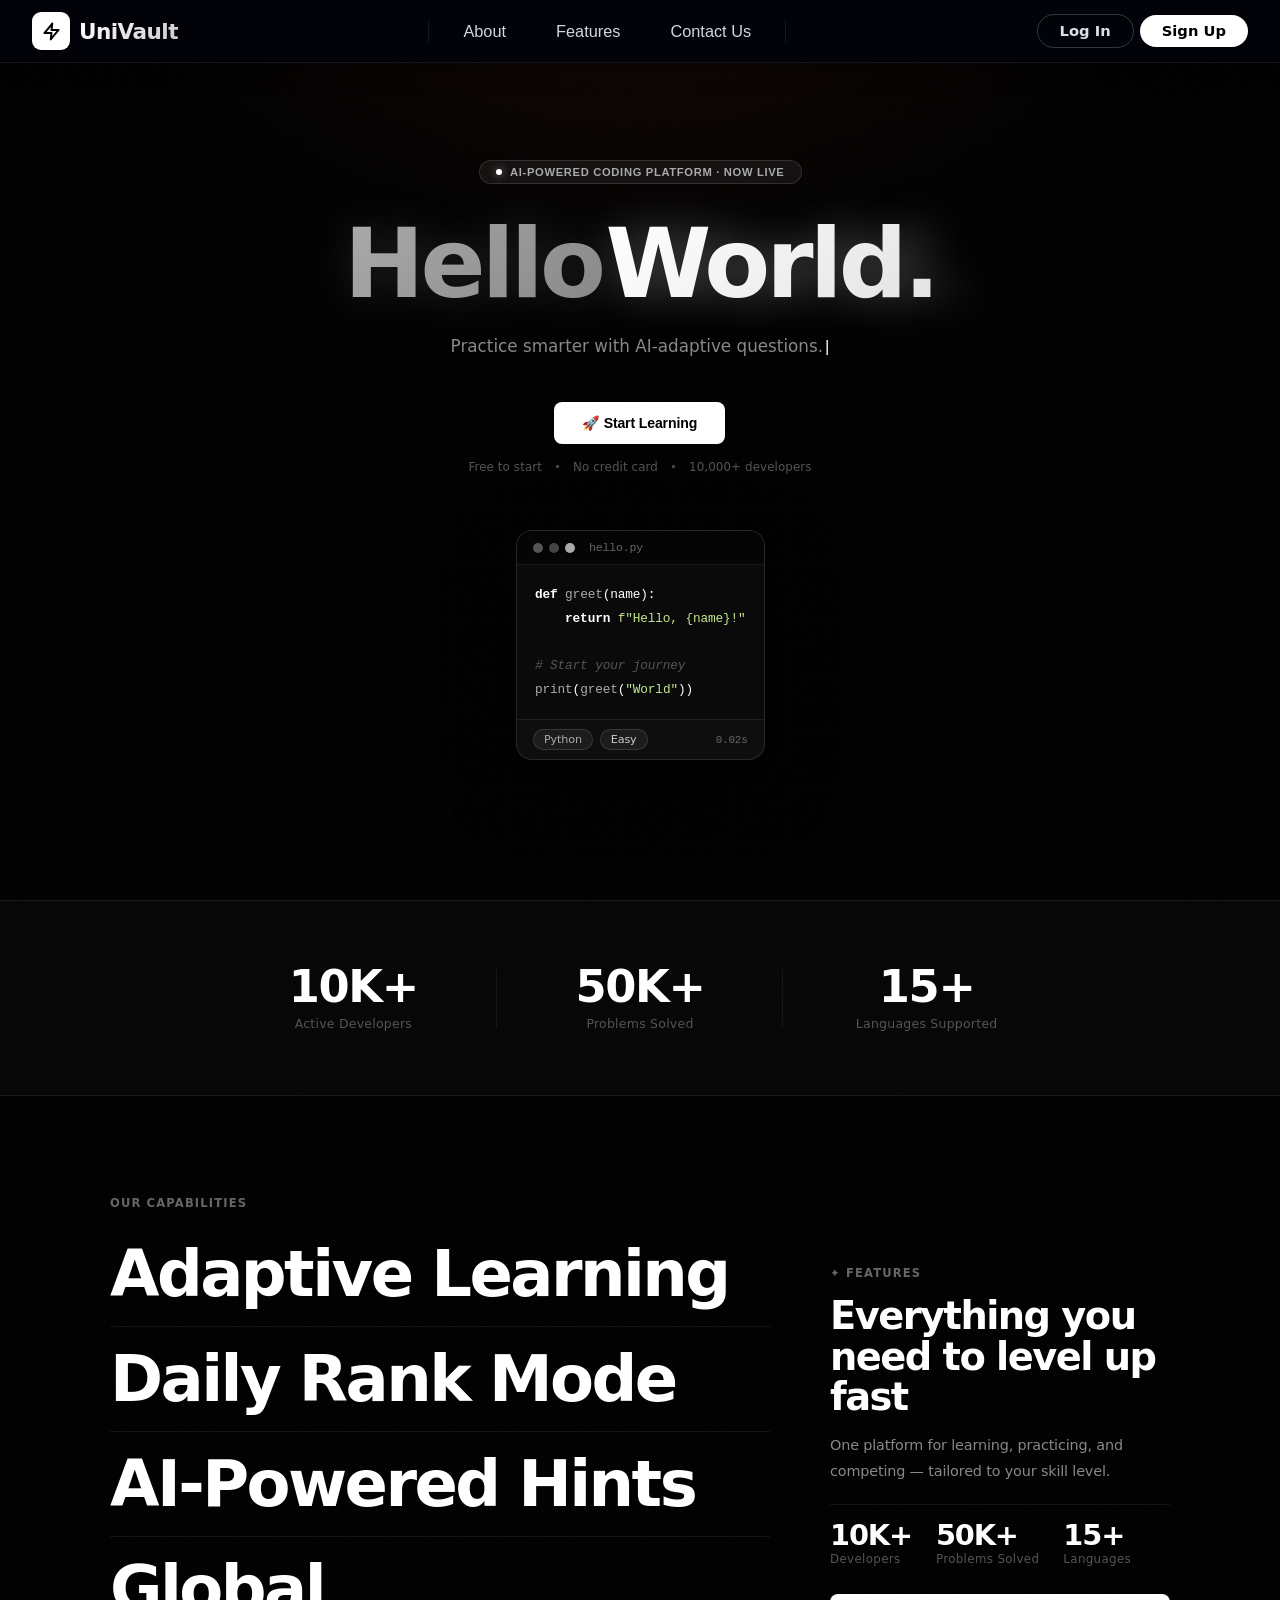
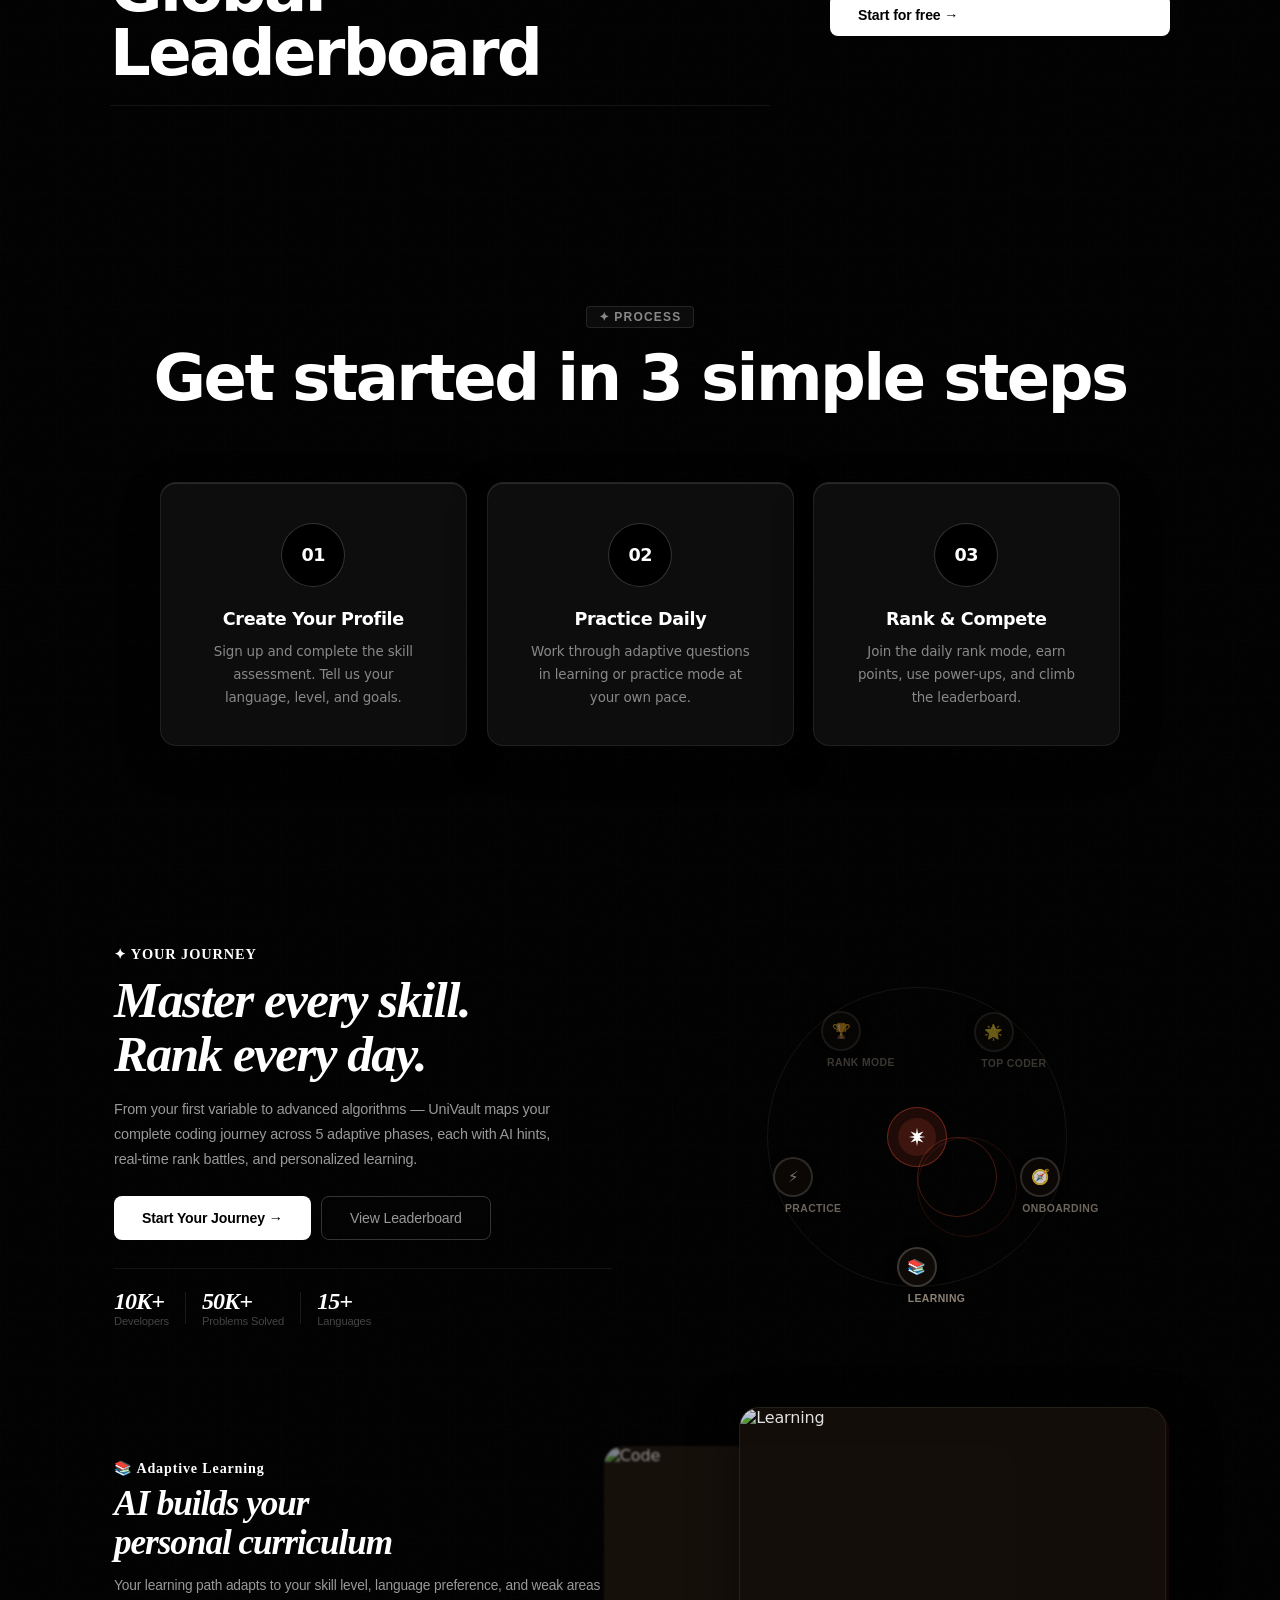
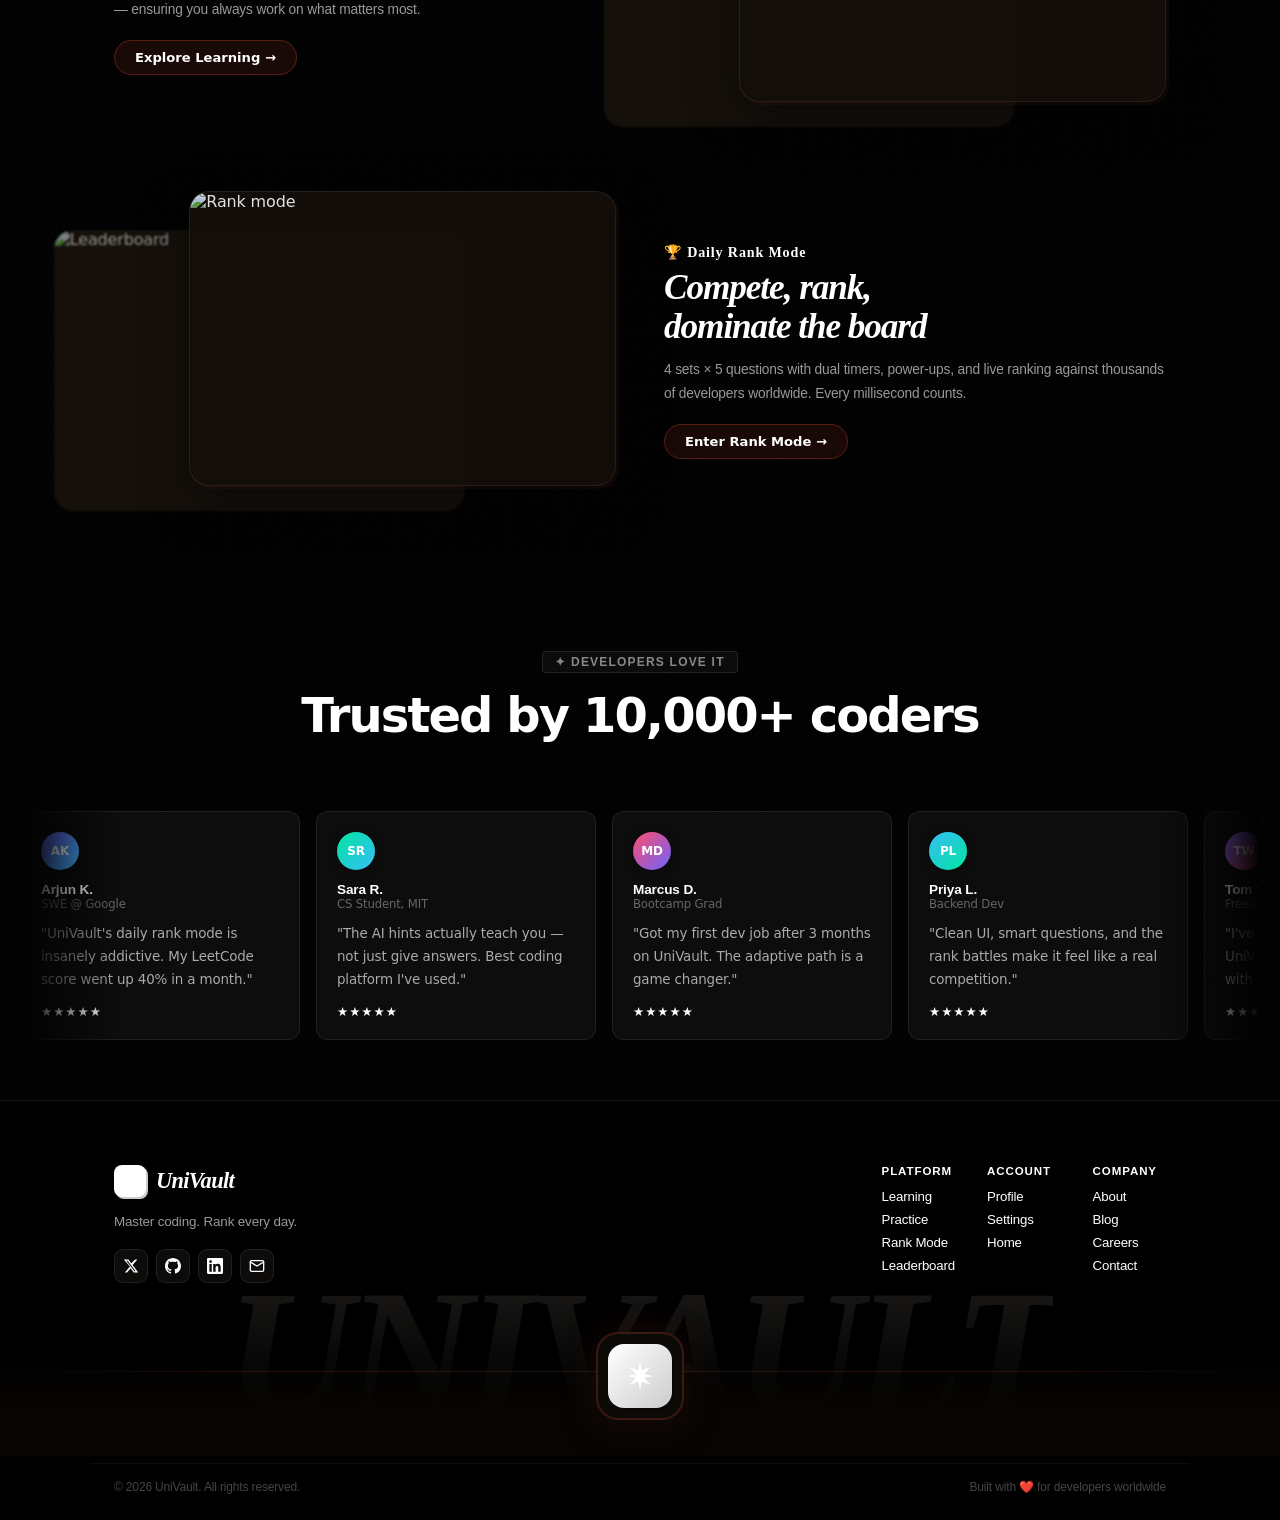
==== commit f417aeab: "Rename index-combined.html to index.html" ====
--- a/index.html
+++ b/index.html
@@ -1,74 +1,28094 @@
 <!DOCTYPE html>
-<html lang="en" data-theme="dark">
+<html lang="en" data-theme="focus">
+
 <head>
     <meta charset="UTF-8">
     <meta name="viewport" content="width=device-width, initial-scale=1.0">
     <title>UniVault — AI Coding Platform</title>
-    <link rel="preconnect" href="https://fonts.googleapis.com">
-    <link rel="preconnect" href="https://fonts.gstatic.com" crossorigin>
-    <link href="https://fonts.googleapis.com/css2?family=Inter:wght@400;500;600;700;800&family=JetBrains+Mono:wght@400;500;600&display=swap" rel="stylesheet">
-    
-    <!-- Main Stylesheet -->
-    <link rel="stylesheet" href="css/main.css">
+    <link
+        href="https://fonts.googleapis.com/css2?family=Inter:wght@400;500;600;700;800&family=Fraunces:ital,wght@0,700;0,800;0,900;1,700;1,800&family=Caveat:wght@400;600;700&family=JetBrains+Mono:wght@400;500&display=swap"
+        rel="stylesheet">
+    <style>
+        :root {
+            --bg: #060a12;
+            --bg2: #0d1424;
+            --glass: rgba(255, 255, 255, 0.055);
+            --glass-h: rgba(255, 255, 255, 0.09);
+            --border: rgba(255, 255, 255, 0.11);
+            --border-h: rgba(255, 255, 255, 0.22);
+            --primary: #6c63ff;
+            --primary-g: rgba(108, 99, 255, 0.3);
+            --secondary: #00e5a0;
+            --secondary-g: rgba(0, 229, 160, 0.25);
+            --danger: #ff4d6d;
+            --info: #38bdf8;
+            --text: #eef2ff;
+            --muted: #3a4a6a;
+            --sub: #7a8aaa;
+        }
+
+        [data-theme="light"] {
+            --bg: #f0f4ff;
+            --bg2: #ffffff;
+            --glass: rgba(255, 255, 255, 0.72);
+            --glass-h: rgba(255, 255, 255, 0.92);
+            --border: rgba(0, 0, 0, 0.09);
+            --border-h: rgba(0, 0, 0, 0.18);
+            --primary: #4f46e5;
+            --primary-g: rgba(79, 70, 229, 0.18);
+            --secondary: #059669;
+            --text: #0f172a;
+            --muted: #94a3b8;
+            --sub: #475569;
+        }
+
+        * {
+            margin: 0;
+            padding: 0;
+            box-sizing: border-box;
+        }
+
+        html {
+            scroll-behavior: smooth;
+        }
+
+        body {
+            background: var(--bg);
+            color: var(--text);
+            font-family: 'Inter', system-ui, sans-serif;
+            min-height: 100vh;
+            overflow-x: hidden;
+            transition: background 0.4s, color 0.4s;
+        }
+
+        ::-webkit-scrollbar {
+            width: 5px;
+        }
+
+        ::-webkit-scrollbar-track {
+            background: transparent;
+        }
+
+        ::-webkit-scrollbar-thumb {
+            background: var(--border);
+            border-radius: 99px;
+        }
+
+        ::-webkit-scrollbar-thumb:hover {
+            background: var(--primary);
+        }
+
+        /* STATIC STARFIELD BACKGROUND — fixed, never scrolls */
+        #starfieldBg {
+            position: fixed !important;
+            top: 0;
+            left: 0;
+            width: 100vw !important;
+            height: 100vh !important;
+            z-index: 0 !important;
+            pointer-events: none !important;
+        }
+
+        /* Ensure sparkle shows on login/signup pages too */
+        .scale-auth-page {
+            position: relative;
+            z-index: 1;
+        }
+
+        /* LIGHT PILLAR — fixed global background, steady while scrolling */
+        #lightPillarHome {
+            position: fixed !important;
+            top: 0;
+            left: 0;
+            width: 100vw !important;
+            height: 100vh !important;
+            z-index: 0 !important;
+            pointer-events: none !important;
+            mix-blend-mode: screen;
+        }
+
+        #lightPillarHome canvas {
+            position: fixed !important;
+            top: 0 !important;
+            left: 0 !important;
+            width: 100vw !important;
+            height: 100vh !important;
+        }
+
+        /* All page content above the pillar */
+        .pg>* {
+            position: relative;
+            z-index: 1;
+        }
+
+        #heroSection>* {
+            position: relative;
+            z-index: 2;
+        }
+
+        /* ORB */
+        .orb {
+            position: absolute;
+            border-radius: 50%;
+            filter: blur(80px);
+            pointer-events: none;
+            z-index: 0;
+        }
+
+        .o1 {
+            width: 420px;
+            height: 420px;
+            background: radial-gradient(circle, rgba(108, 99, 255, 0.18), transparent 70%);
+            top: -80px;
+            left: -80px;
+            animation: f1 10s ease-in-out infinite alternate;
+        }
+
+        .o2 {
+            width: 360px;
+            height: 360px;
+            background: radial-gradient(circle, rgba(0, 229, 160, 0.12), transparent 70%);
+            bottom: -60px;
+            right: -60px;
+            animation: f2 13s ease-in-out infinite alternate;
+        }
+
+        .o3 {
+            width: 220px;
+            height: 220px;
+            background: radial-gradient(circle, rgba(56, 189, 248, 0.1), transparent 70%);
+            top: 40%;
+            right: 8%;
+            animation: f3 8s ease-in-out infinite alternate;
+        }
+
+        @keyframes f1 {
+            to {
+                transform: translate(28px, -22px);
+            }
+        }
+
+        @keyframes f2 {
+            to {
+                transform: translate(-20px, 18px) scale(1.06);
+            }
+        }
+
+        @keyframes f3 {
+            to {
+                transform: translate(12px, -20px);
+            }
+        }
+
+        .grid-bg {
+            position: absolute;
+            inset: 0;
+            pointer-events: none;
+            z-index: 0;
+            background-image: linear-gradient(rgba(108, 99, 255, 0.04) 1px, transparent 1px),
+                linear-gradient(90deg, rgba(108, 99, 255, 0.04) 1px, transparent 1px);
+            background-size: 58px 58px;
+        }
+
+        /* NAVBAR */
+        nav {
+            position: fixed;
+            top: 0;
+            left: 0;
+            right: 0;
+            z-index: 100;
+            background: rgba(6, 10, 18, 0.8);
+            border-bottom: 1px solid var(--border);
+            backdrop-filter: blur(24px);
+            -webkit-backdrop-filter: blur(24px);
+            height: 62px;
+            display: flex;
+            align-items: center;
+            transition: background 0.4s;
+        }
+
+        [data-theme="light"] nav {
+            background: rgba(240, 244, 255, 0.85);
+        }
+
+        .nav-inner {
+            max-width: 1180px;
+            margin: 0 auto;
+            display: flex;
+            align-items: center;
+            justify-content: space-between;
+            padding: 0 24px;
+            width: 100%;
+        }
+
+        .logo {
+            font-family: 'Inter', system-ui, sans-serif;
+            font-size: 1.3rem;
+            font-weight: 800;
+            background: linear-gradient(135deg, var(--primary), var(--info));
+            -webkit-background-clip: text;
+            -webkit-text-fill-color: transparent;
+            background-clip: text;
+            display: flex;
+            align-items: center;
+            gap: 8px;
+            cursor: pointer;
+            text-decoration: none;
+        }
+
+        .logo-box {
+            width: 30px;
+            height: 30px;
+            background: linear-gradient(135deg, var(--primary), var(--info));
+            border-radius: 8px;
+            display: flex;
+            align-items: center;
+            justify-content: center;
+            font-size: 14px;
+            flex-shrink: 0;
+        }
+
+        .nav-links {
+            display: flex;
+            gap: 2px;
+        }
+
+        .nl {
+            padding: 5px 13px;
+            border-radius: 99px;
+            font-size: 0.84rem;
+            font-weight: 500;
+            color: var(--sub);
+            cursor: pointer;
+            transition: all 0.2s;
+            border: none;
+            background: transparent;
+            font-family: 'Inter', system-ui, sans-serif;
+        }
+
+        .nl:hover,
+        .nl.act {
+            background: var(--glass);
+            color: var(--text);
+        }
+
+        .nav-r {
+            display: flex;
+            align-items: center;
+            gap: 8px;
+        }
+
+        .tbtn {
+            width: 38px;
+            height: 38px;
+            border-radius: 50%;
+            background: var(--glass);
+            border: 1px solid var(--border);
+            cursor: pointer;
+            font-size: 15px;
+            display: flex;
+            align-items: center;
+            justify-content: center;
+            transition: all 0.2s;
+        }
+
+        .tbtn:hover {
+            background: var(--glass-h);
+            transform: scale(1.08);
+        }
+
+        .pbtn {
+            display: flex;
+            align-items: center;
+            gap: 6px;
+            padding: 5px 12px 5px 6px;
+            border-radius: 99px;
+            background: var(--glass);
+            border: 1px solid var(--border);
+            cursor: pointer;
+            font-size: 0.8rem;
+            color: var(--sub);
+            transition: all 0.2s;
+        }
+
+        .pbtn:hover {
+            background: var(--glass-h);
+            color: var(--text);
+        }
+
+        .av {
+            width: 26px;
+            height: 26px;
+            border-radius: 50%;
+            background: linear-gradient(135deg, var(--primary), var(--info));
+            display: flex;
+            align-items: center;
+            justify-content: center;
+            font-size: 11px;
+            font-weight: 700;
+            color: #fff;
+        }
+
+        /* PAGES */
+        .pg {
+            display: none;
+            animation: fadeUp 0.35s ease both;
+            position: relative;
+            z-index: 1;
+        }
+
+        .pg.on {
+            display: block;
+        }
+
+        @keyframes fadeUp {
+            from {
+                opacity: 0;
+                transform: translateY(20px);
+            }
+
+            to {
+                opacity: 1;
+                transform: translateY(0);
+            }
+        }
+
+        /* ─── HOME ─── */
+        .hero {
+            min-height: 100vh;
+            display: flex;
+            flex-direction: column;
+            align-items: center;
+            justify-content: center;
+            padding: 80px 20px 60px;
+            text-align: center;
+            position: relative;
+            overflow: hidden;
+        }
+
+        .hero-badge {
+            display: inline-flex;
+            align-items: center;
+            gap: 8px;
+            padding: 7px 18px;
+            border-radius: 99px;
+            background: var(--glass);
+            border: 1px solid rgba(108, 99, 255, 0.3);
+            font-size: 0.78rem;
+            color: var(--sub);
+            margin-bottom: 28px;
+        }
+
+        .bdot {
+            width: 6px;
+            height: 6px;
+            border-radius: 50%;
+            background: #00e5a0;
+            box-shadow: 0 0 8px #00e5a0;
+            animation: pulse 2s ease infinite;
+        }
+
+        @keyframes pulse {
+
+            0%,
+            100% {
+                opacity: 1;
+                transform: scale(1)
+            }
+
+            50% {
+                opacity: 0.5;
+                transform: scale(1.4)
+            }
+        }
+
+        h1.big {
+            font-family: 'Inter', system-ui, sans-serif;
+            font-size: clamp(2.8rem, 7vw, 5.2rem);
+            font-weight: 800;
+            line-height: 1.05;
+            letter-spacing: -0.02em;
+            margin-bottom: 22px;
+        }
+
+        .g {
+            background: linear-gradient(135deg, #6c63ff, #38bdf8, #00e5a0);
+            -webkit-background-clip: text;
+            -webkit-text-fill-color: transparent;
+            background-clip: text;
+        }
+
+        .hero-sub {
+            color: var(--sub);
+            font-size: clamp(0.95rem, 2vw, 1.15rem);
+            max-width: 560px;
+            margin: 0 auto 36px;
+            line-height: 1.75;
+        }
+
+        .hero-btns {
+            display: flex;
+            gap: 12px;
+            justify-content: center;
+            flex-wrap: wrap;
+            margin-bottom: 12px;
+        }
+
+        .trust-line {
+            font-size: 0.78rem;
+            color: var(--muted);
+            margin-bottom: 56px;
+            display: flex;
+            align-items: center;
+            justify-content: center;
+            gap: 14px;
+        }
+
+        .tdot {
+            width: 3px;
+            height: 3px;
+            border-radius: 50%;
+            background: var(--muted);
+        }
+
+        /* BUTTONS */
+        .bp {
+            padding: 12px 28px;
+            border-radius: 12px;
+            background: var(--primary);
+            color: #fff;
+            font-family: 'Inter', system-ui, sans-serif;
+            font-size: 0.92rem;
+            font-weight: 600;
+            border: none;
+            cursor: pointer;
+            box-shadow: 0 0 24px var(--primary-g);
+            transition: all 0.2s;
+            display: inline-flex;
+            align-items: center;
+            gap: 7px;
+        }
+
+        .bp:hover {
+            transform: translateY(-2px) scale(1.02);
+            background: #7c75ff;
+            box-shadow: 0 0 40px var(--primary-g);
+        }
+
+        .bs {
+            padding: 12px 28px;
+            border-radius: 12px;
+            background: var(--glass);
+            color: var(--text);
+            font-family: 'Inter', system-ui, sans-serif;
+            font-size: 0.92rem;
+            font-weight: 600;
+            border: 1px solid var(--border-h);
+            cursor: pointer;
+            backdrop-filter: blur(8px);
+            transition: all 0.2s;
+            display: inline-flex;
+            align-items: center;
+            gap: 7px;
+        }
+
+        .bs:hover {
+            transform: translateY(-2px);
+            background: var(--glass-h);
+            border-color: var(--primary);
+            box-shadow: 0 0 18px var(--primary-g);
+        }
+
+        .bp-full {
+            width: 100%;
+            padding: 12px;
+            border-radius: 12px;
+            background: var(--primary);
+            color: #fff;
+            font-family: 'Inter', system-ui, sans-serif;
+            font-size: 0.92rem;
+            font-weight: 600;
+            border: none;
+            cursor: pointer;
+            box-shadow: 0 0 20px var(--primary-g);
+            transition: all 0.2s;
+            margin-top: 6px;
+            display: flex;
+            align-items: center;
+            justify-content: center;
+        }
+
+        .bp-full:hover {
+            background: #7c75ff;
+            transform: translateY(-1px);
+            box-shadow: 0 0 32px var(--primary-g);
+        }
+
+        /* CODE CARD */
+        .code-card {
+            max-width: 500px;
+            margin: 0 auto;
+            background: rgba(8, 12, 24, 0.92);
+            border: 1px solid rgba(255, 255, 255, 0.1);
+            border-radius: 16px;
+            overflow: hidden;
+            box-shadow: 0 24px 64px rgba(0, 0, 0, 0.55), 0 0 0 1px rgba(108, 99, 255, 0.1);
+            animation: floatCard 5s ease-in-out infinite alternate;
+        }
+
+        [data-theme="light"] .code-card {
+            background: rgba(255, 255, 255, 0.95);
+        }
+
+        @keyframes floatCard {
+            from {
+                transform: translateY(0)
+            }
+
+            to {
+                transform: translateY(-12px)
+            }
+        }
+
+        .cc-head {
+            display: flex;
+            align-items: center;
+            gap: 6px;
+            padding: 10px 16px;
+            border-bottom: 1px solid rgba(255, 255, 255, 0.07);
+            background: rgba(255, 255, 255, 0.02);
+        }
+
+        .dot {
+            width: 10px;
+            height: 10px;
+            border-radius: 50%;
+        }
+
+        .dr {
+            background: #ff5f57
+        }
+
+        .dy {
+            background: #febc2e
+        }
+
+        .dg {
+            background: #28c840
+        }
+
+        .cc-filename {
+            margin-left: 8px;
+            font-family: 'JetBrains Mono', monospace;
+            font-size: 0.72rem;
+            color: var(--muted);
+        }
+
+        .cc-body {
+            padding: 18px;
+            font-family: 'JetBrains Mono', monospace;
+            font-size: 0.8rem;
+            line-height: 1.85;
+            text-align: left;
+        }
+
+        .kw {
+            color: #c792ea
+        }
+
+        .fn {
+            color: #82aaff
+        }
+
+        .st {
+            color: #c3e88d
+        }
+
+        .cm {
+            color: #445566;
+            font-style: italic
+        }
+
+        .cc-foot {
+            display: flex;
+            align-items: center;
+            gap: 7px;
+            padding: 9px 16px;
+            border-top: 1px solid rgba(255, 255, 255, 0.07);
+            background: rgba(255, 255, 255, 0.02);
+        }
+
+        .chip {
+            padding: 3px 10px;
+            border-radius: 99px;
+            font-size: 0.7rem;
+            font-weight: 500;
+        }
+
+        .chip.py {
+            background: rgba(56, 189, 248, 0.1);
+            border: 1px solid rgba(56, 189, 248, 0.2);
+            color: #38bdf8;
+        }
+
+        .chip.ez {
+            background: rgba(0, 229, 160, 0.1);
+            border: 1px solid rgba(0, 229, 160, 0.2);
+            color: #00e5a0;
+        }
+
+        .chip.tag {
+            background: var(--glass);
+            border: 1px solid var(--border);
+            color: var(--sub);
+        }
+
+        .runtime {
+            margin-left: auto;
+            font-family: 'JetBrains Mono', monospace;
+            font-size: 0.68rem;
+            color: var(--muted);
+        }
+
+        /* STATS */
+        .stats-bar {
+            background: var(--glass);
+            border-top: 1px solid var(--border);
+            border-bottom: 1px solid var(--border);
+            padding: 32px 20px;
+            backdrop-filter: blur(16px);
+        }
+
+        .stats-inner {
+            max-width: 860px;
+            margin: 0 auto;
+            display: flex;
+            justify-content: center;
+            flex-wrap: wrap;
+        }
+
+        .stat-item {
+            flex: 1;
+            min-width: 160px;
+            text-align: center;
+            padding: 16px 24px;
+            position: relative;
+        }
+
+        .stat-item:not(:last-child)::after {
+            content: '';
+            position: absolute;
+            right: 0;
+            top: 20%;
+            bottom: 20%;
+            width: 1px;
+            background: var(--border);
+        }
+
+        .stat-num {
+            font-family: 'Inter', system-ui, sans-serif;
+            font-size: 2.4rem;
+            font-weight: 800;
+            background: linear-gradient(135deg, var(--primary), var(--info));
+            -webkit-background-clip: text;
+            -webkit-text-fill-color: transparent;
+            background-clip: text;
+            line-height: 1;
+        }
+
+        .stat-label {
+            color: var(--muted);
+            font-size: 0.82rem;
+            margin-top: 5px;
+        }
+
+        /* SECTIONS */
+        .section {
+            padding: 88px 20px;
+            max-width: 1100px;
+            margin: 0 auto;
+        }
+
+        .sec-head {
+            text-align: center;
+            margin-bottom: 52px;
+        }
+
+        .sec-tag {
+            display: inline-flex;
+            align-items: center;
+            gap: 5px;
+            padding: 4px 13px;
+            border-radius: 99px;
+            background: rgba(108, 99, 255, 0.1);
+            border: 1px solid rgba(108, 99, 255, 0.2);
+            color: var(--primary);
+            font-size: 0.72rem;
+            font-weight: 600;
+            margin-bottom: 14px;
+            letter-spacing: 0.05em;
+            text-transform: uppercase;
+        }
+
+        .sec-head h2 {
+            font-family: 'Inter', system-ui, sans-serif;
+            font-size: clamp(1.9rem, 3.5vw, 2.8rem);
+            font-weight: 800;
+            line-height: 1.1;
+            margin-bottom: 12px;
+        }
+
+        .sec-head p {
+            color: var(--sub);
+            font-size: 0.95rem;
+            max-width: 480px;
+            margin: 0 auto;
+        }
+
+        /* FEATURE CARDS */
+        .feat-grid {
+            display: grid;
+            grid-template-columns: repeat(auto-fit, minmax(260px, 1fr));
+            gap: 18px;
+        }
+
+        .feat-card {
+            background: var(--glass);
+            border: 1px solid var(--border);
+            border-radius: 20px;
+            padding: 30px;
+            backdrop-filter: blur(20px);
+            transition: all 0.3s;
+            cursor: default;
+            position: relative;
+            overflow: hidden;
+        }
+
+        .feat-card::before {
+            content: '';
+            position: absolute;
+            top: 0;
+            left: 0;
+            right: 0;
+            height: 1px;
+            background: linear-gradient(90deg, transparent, rgba(255, 255, 255, 0.13), transparent);
+        }
+
+        .feat-card:hover {
+            transform: translateY(-6px);
+            border-color: var(--border-h);
+            box-shadow: 0 18px 50px rgba(0, 0, 0, 0.28);
+        }
+
+        .feat-card:nth-child(1):hover {
+            box-shadow: 0 18px 50px rgba(108, 99, 255, 0.14);
+        }
+
+        .feat-card:nth-child(2):hover {
+            box-shadow: 0 18px 50px rgba(245, 158, 11, 0.1);
+        }
+
+        .feat-card:nth-child(3):hover {
+            box-shadow: 0 18px 50px rgba(0, 229, 160, 0.1);
+        }
+
+        .feat-icon {
+            width: 50px;
+            height: 50px;
+            border-radius: 13px;
+            display: flex;
+            align-items: center;
+            justify-content: center;
+            font-size: 21px;
+            margin-bottom: 18px;
+        }
+
+        .fi-p {
+            background: rgba(108, 99, 255, 0.14);
+            border: 1px solid rgba(108, 99, 255, 0.22)
+        }
+
+        .fi-a {
+            background: rgba(245, 158, 11, 0.1);
+            border: 1px solid rgba(245, 158, 11, 0.18)
+        }
+
+        .fi-g {
+            background: rgba(0, 229, 160, 0.08);
+            border: 1px solid rgba(0, 229, 160, 0.16)
+        }
+
+        .feat-card h3 {
+            font-family: 'Inter', system-ui, sans-serif;
+            font-size: 1.02rem;
+            font-weight: 700;
+            margin-bottom: 10px;
+        }
+
+        .feat-card p {
+            color: var(--sub);
+            font-size: 0.86rem;
+            line-height: 1.65;
+            margin-bottom: 18px;
+        }
+
+        .feat-chip {
+            display: inline-flex;
+            padding: 3px 10px;
+            border-radius: 99px;
+            font-size: 0.7rem;
+            font-weight: 500;
+            background: var(--glass);
+            border: 1px solid var(--border);
+            color: var(--muted);
+        }
+
+        /* HOW IT WORKS */
+        .how-section {
+            padding: 88px 20px;
+            background: linear-gradient(180deg, transparent, rgba(108, 99, 255, 0.04), transparent);
+        }
+
+        .steps-grid {
+            max-width: 840px;
+            margin: 52px auto 0;
+            display: grid;
+            grid-template-columns: repeat(auto-fit, minmax(220px, 1fr));
+            gap: 28px;
+            position: relative;
+        }
+
+        .steps-grid::before {
+            content: '';
+            position: absolute;
+            top: 36px;
+            left: 12%;
+            right: 12%;
+            height: 1px;
+            background: linear-gradient(90deg, transparent, rgba(108, 99, 255, 0.3), transparent);
+        }
+
+        .step {
+            text-align: center;
+        }
+
+        .step-circle {
+            width: 60px;
+            height: 60px;
+            border-radius: 50%;
+            background: var(--glass);
+            border: 1px solid var(--border);
+            display: flex;
+            align-items: center;
+            justify-content: center;
+            margin: 0 auto 18px;
+            font-family: 'Inter', system-ui, sans-serif;
+            font-size: 1rem;
+            font-weight: 800;
+            color: var(--primary);
+            backdrop-filter: blur(8px);
+            position: relative;
+            z-index: 1;
+            transition: all 0.3s;
+        }
+
+        .step:hover .step-circle {
+            background: rgba(108, 99, 255, 0.15);
+            border-color: rgba(108, 99, 255, 0.4);
+            box-shadow: 0 0 22px rgba(108, 99, 255, 0.25);
+            transform: scale(1.08);
+        }
+
+        .step h3 {
+            font-family: 'Inter', system-ui, sans-serif;
+            font-size: 0.96rem;
+            font-weight: 700;
+            margin-bottom: 8px;
+        }
+
+        .step p {
+            color: var(--sub);
+            font-size: 0.84rem;
+            line-height: 1.65;
+        }
+
+        /* CTA */
+        .cta-section {
+            padding: 60px 20px 88px;
+            max-width: 860px;
+            margin: 0 auto;
+            text-align: center;
+        }
+
+        .cta-card {
+            background: var(--glass);
+            border: 1px solid var(--border);
+            border-radius: 24px;
+            padding: 60px 36px;
+            position: relative;
+            overflow: hidden;
+            backdrop-filter: blur(20px);
+        }
+
+        .cta-card::before {
+            content: '';
+            position: absolute;
+            inset: 0;
+            background: radial-gradient(ellipse at 50% 0%, rgba(108, 99, 255, 0.12), transparent 60%);
+            pointer-events: none;
+        }
+
+        .cta-card h2 {
+            font-family: 'Inter', system-ui, sans-serif;
+            font-size: clamp(1.7rem, 3.5vw, 2.5rem);
+            font-weight: 800;
+            margin-bottom: 14px;
+        }
+
+        .cta-card p {
+            color: var(--sub);
+            font-size: 0.95rem;
+            margin-bottom: 34px;
+        }
+
+        .cta-btns {
+            display: flex;
+            gap: 12px;
+            justify-content: center;
+            flex-wrap: wrap;
+        }
+
+        /* FOOTER */
+        footer {
+            border-top: 1px solid var(--border);
+            padding: 34px 20px;
+            background: rgba(6, 10, 18, 0.5);
+            backdrop-filter: blur(10px);
+        }
+
+        [data-theme="light"] footer {
+            background: rgba(240, 244, 255, 0.5);
+        }
+
+        .footer-inner {
+            max-width: 1100px;
+            margin: 0 auto;
+            display: flex;
+            align-items: center;
+            justify-content: space-between;
+            flex-wrap: wrap;
+            gap: 16px;
+        }
+
+        .footer-links {
+            display: flex;
+            gap: 22px;
+        }
+
+        .footer-links a {
+            color: var(--muted);
+            font-size: 0.83rem;
+            text-decoration: none;
+            cursor: pointer;
+            transition: color 0.2s;
+        }
+
+        .footer-links a:hover {
+            color: var(--text);
+        }
+
+        .footer-copy {
+            color: var(--muted);
+            font-size: 0.78rem;
+        }
+
+        /* ─── AUTH ─── */
+        .auth-page {
+            min-height: 100vh;
+            display: flex;
+            align-items: center;
+            justify-content: center;
+            padding: 80px 20px 40px;
+            position: relative;
+            overflow: hidden;
+        }
+
+        .auth-card {
+            width: 100%;
+            max-width: 408px;
+            background: var(--glass);
+            border: 1px solid var(--border);
+            border-radius: 22px;
+            padding: 38px;
+            backdrop-filter: blur(24px);
+            -webkit-backdrop-filter: blur(24px);
+            box-shadow: 0 24px 64px rgba(0, 0, 0, 0.3), 0 0 0 1px rgba(108, 99, 255, 0.08);
+            position: relative;
+            z-index: 2;
+            animation: scaleIn 0.35s ease both;
+        }
+
+        @keyframes scaleIn {
+            from {
+                opacity: 0;
+                transform: scale(0.95)
+            }
+
+            to {
+                opacity: 1;
+                transform: scale(1)
+            }
+        }
+
+        .auth-logo {
+            text-align: center;
+            margin-bottom: 28px;
+            font-family: 'Inter', system-ui, sans-serif;
+            font-size: 1.4rem;
+            font-weight: 800;
+            background: linear-gradient(135deg, var(--primary), var(--info));
+            -webkit-background-clip: text;
+            -webkit-text-fill-color: transparent;
+            background-clip: text;
+            display: flex;
+            align-items: center;
+            justify-content: center;
+            gap: 9px;
+        }
+
+        .auth-card h2 {
+            font-family: 'Inter', system-ui, sans-serif;
+            font-size: 1.45rem;
+            font-weight: 800;
+            margin-bottom: 5px;
+        }
+
+        .auth-card .sub {
+            color: var(--sub);
+            font-size: 0.87rem;
+            margin-bottom: 24px;
+        }
+
+        .form-group {
+            margin-bottom: 14px;
+        }
+
+        .form-label {
+            display: block;
+            font-size: 0.78rem;
+            font-weight: 500;
+            color: var(--sub);
+            margin-bottom: 6px;
+        }
+
+        .input-wrap {
+            position: relative;
+        }
+
+        .form-input {
+            width: 100%;
+            padding: 11px 14px 11px 38px;
+            background: rgba(255, 255, 255, 0.05);
+            border: 1px solid var(--border);
+            border-radius: 11px;
+            color: var(--text);
+            font-family: 'Inter', system-ui, sans-serif;
+            font-size: 0.88rem;
+            outline: none;
+            transition: all 0.2s;
+        }
+
+        [data-theme="light"] .form-input {
+            background: rgba(255, 255, 255, 0.8);
+        }
+
+        .form-input:focus {
+            border-color: var(--primary);
+            box-shadow: 0 0 0 3px var(--primary-g);
+            background: rgba(108, 99, 255, 0.05);
+        }
+
+        .input-icon {
+            position: absolute;
+            left: 12px;
+            top: 50%;
+            transform: translateY(-50%);
+            font-size: 13px;
+            opacity: 0.45;
+            pointer-events: none;
+        }
+
+        .input-right {
+            position: absolute;
+            right: 11px;
+            top: 50%;
+            transform: translateY(-50%);
+            font-size: 13px;
+            opacity: 0.45;
+            cursor: pointer;
+            transition: opacity 0.2s;
+        }
+
+        .input-right:hover {
+            opacity: 0.9;
+        }
+
+        .forgot {
+            text-align: right;
+            font-size: 0.76rem;
+            color: var(--primary);
+            cursor: pointer;
+            margin-top: 4px;
+        }
+
+        .forgot:hover {
+            text-decoration: underline;
+        }
+
+        .auth-divider {
+            display: flex;
+            align-items: center;
+            gap: 10px;
+            margin: 18px 0;
+            color: var(--muted);
+            font-size: 0.78rem;
+        }
+
+        .auth-divider::before,
+        .auth-divider::after {
+            content: '';
+            flex: 1;
+            height: 1px;
+            background: var(--border);
+        }
+
+        .github-btn {
+            width: 100%;
+            padding: 11px;
+            border-radius: 11px;
+            background: var(--glass);
+            border: 1px solid var(--border);
+            color: var(--sub);
+            font-family: 'Inter', system-ui, sans-serif;
+            font-size: 0.85rem;
+            font-weight: 500;
+            cursor: pointer;
+            display: flex;
+            align-items: center;
+            justify-content: center;
+            gap: 7px;
+            transition: all 0.2s;
+        }
+
+        .github-btn:hover {
+            background: var(--glass-h);
+            color: var(--text);
+            border-color: var(--border-h);
+        }
+
+        .auth-bottom {
+            text-align: center;
+            margin-top: 22px;
+            font-size: 0.83rem;
+            color: var(--muted);
+        }
+
+        .auth-bottom a {
+            color: var(--primary);
+            cursor: pointer;
+            font-weight: 500;
+        }
+
+        .auth-bottom a:hover {
+            text-decoration: underline;
+        }
+
+        /* password strength */
+        .strength-bar {
+            display: flex;
+            gap: 4px;
+            margin-top: 7px;
+        }
+
+        .str-seg {
+            flex: 1;
+            height: 3px;
+            border-radius: 99px;
+            background: rgba(255, 255, 255, 0.08);
+            transition: all 0.3s;
+        }
+
+        .str-label {
+            font-size: 0.72rem;
+            color: var(--muted);
+            margin-top: 4px;
+        }
+
+        /* ─── ONBOARDING ─── */
+        .ob-page {
+            min-height: 100vh;
+            padding: 34px 20px 80px;
+            position: relative;
+            overflow: hidden;
+        }
+
+        .ob-top {
+            max-width: 580px;
+            margin: 0 auto 44px;
+        }
+
+        .ob-steps {
+            display: flex;
+            align-items: flex-start;
+            justify-content: center;
+        }
+
+        .ob-step {
+            display: flex;
+            flex-direction: column;
+            align-items: center;
+            position: relative;
+            flex: 1;
+        }
+
+        .ob-step:not(:last-child)::after {
+            content: '';
+            position: absolute;
+            top: 19px;
+            left: 50%;
+            right: -50%;
+            height: 2px;
+            background: var(--border);
+            z-index: 0;
+            transition: background 0.4s;
+        }
+
+        .ob-step.done:not(:last-child)::after {
+            background: var(--secondary);
+        }
+
+        .ob-circle {
+            width: 38px;
+            height: 38px;
+            border-radius: 50%;
+            display: flex;
+            align-items: center;
+            justify-content: center;
+            font-family: 'Inter', system-ui, sans-serif;
+            font-size: 0.8rem;
+            font-weight: 700;
+            background: rgba(255, 255, 255, 0.06);
+            border: 2px solid var(--border);
+            color: var(--muted);
+            position: relative;
+            z-index: 1;
+            transition: all 0.3s;
+        }
+
+        .ob-step.active .ob-circle {
+            background: rgba(108, 99, 255, 0.18);
+            border-color: var(--primary);
+            color: var(--primary);
+            box-shadow: 0 0 14px rgba(108, 99, 255, 0.25);
+        }
+
+        .ob-step.done .ob-circle {
+            background: var(--secondary);
+            border-color: var(--secondary);
+            color: #000;
+        }
+
+        .ob-label {
+            font-size: 0.68rem;
+            color: var(--muted);
+            margin-top: 8px;
+            transition: color 0.3s;
+        }
+
+        .ob-step.active .ob-label {
+            color: var(--primary);
+        }
+
+        .ob-progress {
+            height: 2px;
+            background: var(--border);
+            border-radius: 99px;
+            overflow: hidden;
+            margin-top: 16px;
+        }
+
+        .ob-progress-fill {
+            height: 100%;
+            background: linear-gradient(90deg, var(--primary), var(--info));
+            border-radius: 99px;
+            transition: width 0.5s ease;
+        }
+
+        .ob-content {
+            max-width: 740px;
+            margin: 0 auto;
+            text-align: center;
+        }
+
+        .ob-content h2 {
+            font-family: 'Inter', system-ui, sans-serif;
+            font-size: 1.85rem;
+            font-weight: 800;
+            margin-bottom: 7px;
+        }
+
+        .ob-content .sub {
+            color: var(--sub);
+            margin-bottom: 28px;
+            font-size: 0.92rem;
+        }
+
+        .ob-step-c {
+            display: none;
+        }
+
+        .ob-step-c.active {
+            display: block;
+            animation: fadeUp 0.35s ease both;
+        }
+
+        /* lang grid */
+        .lang-grid {
+            display: grid;
+            grid-template-columns: repeat(5, 1fr);
+            gap: 10px;
+            margin-bottom: 28px;
+        }
+
+        .lang-card {
+            background: var(--glass);
+            border: 2px solid var(--border);
+            border-radius: 14px;
+            padding: 18px 10px;
+            cursor: pointer;
+            transition: all 0.2s;
+            text-align: center;
+        }
+
+        .lang-card:hover {
+            border-color: var(--border-h);
+            background: var(--glass-h);
+            transform: translateY(-3px);
+        }
+
+        .lang-card.sel {
+            border-color: var(--primary);
+            background: rgba(108, 99, 255, 0.1);
+            box-shadow: 0 0 20px rgba(108, 99, 255, 0.2);
+        }
+
+        .lang-emoji {
+            font-size: 1.9rem;
+            margin-bottom: 7px;
+            display: block;
+        }
+
+        .lang-name {
+            font-family: 'Inter', system-ui, sans-serif;
+            font-size: 0.8rem;
+            font-weight: 700;
+        }
+
+        .lang-count {
+            font-size: 0.68rem;
+            color: var(--muted);
+            margin-top: 2px;
+        }
+
+        /* level grid */
+        .level-grid {
+            display: grid;
+            grid-template-columns: repeat(3, 1fr);
+            gap: 14px;
+            margin-bottom: 28px;
+        }
+
+        .level-card {
+            background: var(--glass);
+            border: 2px solid var(--border);
+            border-radius: 14px;
+            padding: 22px 14px;
+            cursor: pointer;
+            transition: all 0.2s;
+            text-align: center;
+        }
+
+        .level-card:hover {
+            transform: translateY(-3px);
+            border-color: var(--border-h);
+        }
+
+        .level-card.sel {
+            border-color: var(--primary);
+            background: rgba(108, 99, 255, 0.1);
+            box-shadow: 0 0 18px rgba(108, 99, 255, 0.2);
+        }
+
+        .level-icon {
+            font-size: 1.65rem;
+            margin-bottom: 10px;
+        }
+
+        .level-card h3 {
+            font-family: 'Inter', system-ui, sans-serif;
+            font-size: 0.92rem;
+            font-weight: 700;
+            margin-bottom: 7px;
+        }
+
+        .level-card p {
+            font-size: 0.77rem;
+            color: var(--sub);
+            line-height: 1.5;
+            margin-bottom: 10px;
+        }
+
+        .level-tags {
+            display: flex;
+            flex-wrap: wrap;
+            gap: 4px;
+            justify-content: center;
+        }
+
+        .lvt {
+            padding: 2px 8px;
+            border-radius: 99px;
+            font-size: 0.67rem;
+            background: var(--glass);
+            border: 1px solid var(--border);
+            color: var(--muted);
+        }
+
+        /* topics */
+        .topics-wrap {
+            display: flex;
+            flex-wrap: wrap;
+            gap: 7px;
+            justify-content: center;
+            margin-bottom: 28px;
+        }
+
+        .topic-chip {
+            padding: 7px 14px;
+            border-radius: 99px;
+            background: var(--glass);
+            border: 1px solid var(--border);
+            color: var(--sub);
+            font-size: 0.83rem;
+            font-weight: 500;
+            cursor: pointer;
+            transition: all 0.2s;
+        }
+
+        .topic-chip:hover {
+            border-color: var(--border-h);
+            color: var(--text);
+        }
+
+        .topic-chip.sel {
+            border-color: var(--primary);
+            color: var(--primary);
+            background: rgba(108, 99, 255, 0.1);
+        }
+
+        /* goal grid */
+        .goal-grid {
+            display: grid;
+            grid-template-columns: repeat(2, 1fr);
+            gap: 12px;
+            margin-bottom: 28px;
+            max-width: 560px;
+            margin-left: auto;
+            margin-right: auto;
+        }
+
+        .goal-card {
+            background: var(--glass);
+            border: 2px solid var(--border);
+            border-radius: 14px;
+            padding: 20px;
+            cursor: pointer;
+            transition: all 0.2s;
+            display: flex;
+            align-items: flex-start;
+            gap: 12px;
+            text-align: left;
+        }
+
+        .goal-card:hover {
+            transform: translateY(-2px);
+            border-color: var(--border-h);
+        }
+
+        .goal-card.sel {
+            border-color: var(--primary);
+            background: rgba(108, 99, 255, 0.1);
+            box-shadow: 0 0 16px rgba(108, 99, 255, 0.18);
+        }
+
+        .goal-icon {
+            font-size: 1.3rem;
+            flex-shrink: 0;
+            margin-top: 2px;
+        }
+
+        .goal-card h3 {
+            font-family: 'Inter', system-ui, sans-serif;
+            font-size: 0.88rem;
+            font-weight: 700;
+            margin-bottom: 4px;
+        }
+
+        .goal-card p {
+            font-size: 0.76rem;
+            color: var(--sub);
+            line-height: 1.5;
+            margin-bottom: 5px;
+        }
+
+        .goal-time {
+            font-size: 0.7rem;
+            color: var(--primary);
+            font-weight: 600;
+        }
+
+        .ob-nav {
+            display: flex;
+            gap: 10px;
+            justify-content: center;
+            margin-top: 6px;
+        }
+
+        /* SUCCESS OVERLAY */
+        .success-overlay {
+            position: fixed;
+            inset: 0;
+            z-index: 300;
+            background: rgba(6, 10, 18, 0.96);
+            display: none;
+            align-items: center;
+            justify-content: center;
+            flex-direction: column;
+            gap: 18px;
+        }
+
+        .success-overlay.show {
+            display: flex;
+            animation: fadeUp 0.4s ease both;
+        }
+
+        .success-circle {
+            width: 76px;
+            height: 76px;
+            border-radius: 50%;
+            background: rgba(0, 229, 160, 0.14);
+            border: 2px solid #00e5a0;
+            display: flex;
+            align-items: center;
+            justify-content: center;
+            font-size: 1.9rem;
+            animation: popIn 0.5s ease;
+            box-shadow: 0 0 36px rgba(0, 229, 160, 0.25);
+        }
+
+        @keyframes popIn {
+            from {
+                transform: scale(0)
+            }
+
+            to {
+                transform: scale(1)
+            }
+        }
+
+        .success-overlay h2 {
+            font-family: 'Inter', system-ui, sans-serif;
+            font-size: 1.75rem;
+            font-weight: 800;
+            background: linear-gradient(135deg, #00e5a0, #38bdf8);
+            -webkit-background-clip: text;
+            -webkit-text-fill-color: transparent;
+            background-clip: text;
+        }
+
+        .success-bar-wrap {
+            width: 180px;
+            height: 3px;
+            background: rgba(255, 255, 255, 0.08);
+            border-radius: 99px;
+            overflow: hidden;
+        }
+
+        .success-bar-fill {
+            width: 0%;
+            height: 100%;
+            background: linear-gradient(90deg, var(--primary), var(--secondary));
+            border-radius: 99px;
+            transition: width 2.2s ease;
+        }
+
+        /* ─── LEARN PAGE ─── */
+        .learn-page {
+            max-width: 1060px;
+            margin: 0 auto;
+            padding: 80px 20px 80px;
+            position: relative;
+            z-index: 1;
+        }
+
+        .glass-card {
+            background: var(--glass);
+            border: 1px solid var(--border);
+            border-radius: 16px;
+            backdrop-filter: blur(16px);
+        }
+
+        .pill-stat {
+            background: var(--glass);
+            border: 1px solid var(--border);
+            border-radius: 99px;
+            padding: 7px 14px;
+            font-size: 0.82rem;
+            color: var(--sub);
+            display: inline-flex;
+            align-items: center;
+            gap: 5px;
+        }
+
+        .course-grid {
+            display: grid;
+            grid-template-columns: repeat(auto-fill, minmax(200px, 1fr));
+            gap: 14px;
+        }
+
+        /* ─── SEMESTER SELECTOR ─── */
+        .sem-grid {
+            display: grid;
+            grid-template-columns: repeat(auto-fill, minmax(160px, 1fr));
+            gap: 12px;
+        }
+
+        .sem-card {
+            background: var(--glass);
+            border: 1px solid var(--border);
+            border-radius: 16px;
+            padding: 20px 18px;
+            cursor: pointer;
+            transition: all 0.25s cubic-bezier(0.16, 1, 0.3, 1);
+            position: relative;
+            overflow: hidden;
+        }
+
+        .sem-card::before {
+            content: '';
+            position: absolute;
+            inset: 0;
+            background: linear-gradient(135deg, var(--primary-g), transparent);
+            opacity: 0;
+            transition: opacity 0.25s;
+        }
+
+        .sem-card:hover {
+            transform: translateY(-4px);
+            border-color: var(--border-h);
+            box-shadow: 0 12px 32px rgba(0, 0, 0, 0.22);
+        }
+
+        .sem-card:hover::before {
+            opacity: 1;
+        }
+
+        .sem-card.active {
+            border-color: var(--primary);
+            background: rgba(108, 99, 255, 0.1);
+            box-shadow: 0 0 0 1px var(--primary), 0 12px 32px rgba(108, 99, 255, 0.18);
+        }
+
+        .sem-card.active::before {
+            opacity: 1;
+        }
+
+        .sem-num {
+            font-family: 'JetBrains Mono', monospace;
+            font-size: 1.8rem;
+            font-weight: 700;
+            color: var(--primary);
+            opacity: 0.6;
+            line-height: 1;
+            margin-bottom: 8px;
+        }
+
+        .sem-card.active .sem-num {
+            opacity: 1;
+        }
+
+        .sem-label {
+            font-family: 'Inter', system-ui, sans-serif;
+            font-size: 0.9rem;
+            font-weight: 700;
+            margin-bottom: 3px;
+        }
+
+        .sem-sub {
+            font-size: 0.72rem;
+            color: var(--sub);
+        }
+
+        .sem-dot {
+            position: absolute;
+            top: 14px;
+            right: 14px;
+            width: 7px;
+            height: 7px;
+            border-radius: 50%;
+            background: var(--border);
+            transition: background 0.2s;
+        }
+
+        .sem-card.active .sem-dot {
+            background: var(--secondary);
+            box-shadow: 0 0 8px var(--secondary);
+        }
+
+        /* Subject course card animation */
+        @keyframes subjectIn {
+            from {
+                opacity: 0;
+                transform: translateY(14px) scale(0.97);
+            }
+
+            to {
+                opacity: 1;
+                transform: translateY(0) scale(1);
+            }
+        }
+
+        .course-card {
+            animation: subjectIn 0.32s cubic-bezier(0.16, 1, 0.3, 1) both;
+        }
+
+        .course-card:nth-child(1) {
+            animation-delay: 0.04s;
+        }
+
+        .course-card:nth-child(2) {
+            animation-delay: 0.09s;
+        }
+
+        .course-card:nth-child(3) {
+            animation-delay: 0.14s;
+        }
+
+        .course-card:nth-child(4) {
+            animation-delay: 0.19s;
+        }
+
+        .course-card:nth-child(5) {
+            animation-delay: 0.24s;
+        }
+
+        .course-card:nth-child(6) {
+            animation-delay: 0.29s;
+        }
+
+        /* ─── AI CHAT PAGE ─── */
+        .aichat-page {
+            display: flex;
+            height: 100vh;
+            padding-top: 62px;
+        }
+
+        .aichat-sidebar {
+            width: 240px;
+            flex-shrink: 0;
+            background: var(--bg2);
+            border-right: 1px solid var(--border);
+            display: flex;
+            flex-direction: column;
+            position: fixed;
+            top: 62px;
+            left: 0;
+            bottom: 0;
+            overflow: hidden;
+            z-index: 30;
+        }
+
+        .aichat-sidebar-header {
+            display: flex;
+            align-items: center;
+            justify-content: space-between;
+            padding: 16px 16px 12px;
+            border-bottom: 1px solid var(--border);
+            flex-shrink: 0;
+        }
+
+        .aichat-sidebar-title {
+            display: flex;
+            align-items: center;
+            gap: 7px;
+            font-family: 'Inter', system-ui, sans-serif;
+            font-size: 0.85rem;
+            font-weight: 700;
+            color: var(--text);
+        }
+
+        .aichat-new-btn {
+            font-size: 0.72rem;
+            font-weight: 600;
+            padding: 5px 12px;
+            border-radius: 8px;
+            background: rgba(108, 99, 255, 0.15);
+            border: 1px solid rgba(108, 99, 255, 0.25);
+            color: var(--primary);
+            cursor: pointer;
+            transition: all 0.18s;
+            font-family: 'Inter', system-ui, sans-serif;
+        }
+
+        .aichat-new-btn:hover {
+            background: rgba(108, 99, 255, 0.25);
+            transform: translateY(-1px);
+        }
+
+        .aichat-sidebar-section-label {
+            font-size: 0.62rem;
+            font-weight: 700;
+            letter-spacing: 0.08em;
+            text-transform: uppercase;
+            color: var(--muted);
+            padding: 12px 16px 6px;
+        }
+
+        .aichat-history {
+            flex: 1;
+            overflow-y: auto;
+            padding: 0 8px 8px;
+        }
+
+        .aichat-hist-item {
+            display: flex;
+            align-items: center;
+            gap: 10px;
+            padding: 9px 10px;
+            border-radius: 10px;
+            cursor: pointer;
+            transition: all 0.18s;
+            margin-bottom: 2px;
+        }
+
+        .aichat-hist-item:hover {
+            background: var(--glass);
+        }
+
+        .aichat-hist-item.active {
+            background: rgba(108, 99, 255, 0.1);
+            border: 1px solid rgba(108, 99, 255, 0.18);
+        }
+
+        .aichat-hist-icon {
+            font-size: 16px;
+            flex-shrink: 0;
+        }
+
+        .aichat-hist-title {
+            font-size: 0.8rem;
+            font-weight: 600;
+            color: var(--text);
+            margin-bottom: 2px;
+        }
+
+        .aichat-hist-sub {
+            font-size: 0.68rem;
+            color: var(--sub);
+            white-space: nowrap;
+            overflow: hidden;
+            text-overflow: ellipsis;
+            max-width: 130px;
+        }
+
+        .aichat-sidebar-footer {
+            padding: 12px 16px;
+            border-top: 1px solid var(--border);
+            flex-shrink: 0;
+        }
+
+        .aichat-model-badge {
+            display: inline-flex;
+            align-items: center;
+            gap: 5px;
+            font-size: 0.68rem;
+            color: var(--muted);
+        }
+
+        /* Main chat */
+        .aichat-main {
+            flex: 1;
+            display: flex;
+            flex-direction: column;
+            margin-left: 240px;
+            height: calc(100vh - 62px);
+            overflow: hidden;
+        }
+
+        .aichat-topbar {
+            display: flex;
+            align-items: center;
+            justify-content: space-between;
+            padding: 14px 24px;
+            border-bottom: 1px solid var(--border);
+            background: var(--glass);
+            backdrop-filter: blur(16px);
+            flex-shrink: 0;
+        }
+
+        .aichat-topbar-left {
+            display: flex;
+            align-items: center;
+            gap: 11px;
+        }
+
+        .aichat-topbar-icon {
+            width: 34px;
+            height: 34px;
+            border-radius: 10px;
+            background: linear-gradient(135deg, var(--primary), var(--info));
+            display: flex;
+            align-items: center;
+            justify-content: center;
+            color: #fff;
+            flex-shrink: 0;
+        }
+
+        .aichat-topbar-name {
+            font-size: 0.9rem;
+            font-weight: 700;
+            margin-bottom: 1px;
+        }
+
+        .aichat-topbar-status {
+            display: flex;
+            align-items: center;
+            gap: 5px;
+            font-size: 0.72rem;
+            color: var(--sub);
+        }
+
+        .aichat-status-dot {
+            width: 6px;
+            height: 6px;
+            border-radius: 50%;
+            background: var(--secondary);
+            box-shadow: 0 0 6px var(--secondary);
+            animation: pulse 2s ease infinite;
+        }
+
+        .aichat-topbar-actions {
+            display: flex;
+            gap: 6px;
+        }
+
+        .aichat-action-btn {
+            width: 32px;
+            height: 32px;
+            border-radius: 8px;
+            background: var(--glass);
+            border: 1px solid var(--border);
+            color: var(--sub);
+            cursor: pointer;
+            display: flex;
+            align-items: center;
+            justify-content: center;
+            transition: all 0.18s;
+        }
+
+        .aichat-action-btn:hover {
+            background: var(--glass-h);
+            color: var(--text);
+        }
+
+        /* Messages */
+        .aichat-messages {
+            flex: 1;
+            overflow-y: auto;
+            padding: 24px;
+            display: flex;
+            flex-direction: column;
+            gap: 16px;
+            scroll-behavior: smooth;
+        }
+
+        .aichat-messages::-webkit-scrollbar {
+            width: 4px;
+        }
+
+        .aichat-messages::-webkit-scrollbar-thumb {
+            background: var(--border);
+            border-radius: 4px;
+        }
+
+        /* Welcome state */
+        .aichat-welcome {
+            display: flex;
+            flex-direction: column;
+            align-items: center;
+            text-align: center;
+            padding: 48px 20px 24px;
+            flex: 1;
+        }
+
+        .aichat-welcome-icon {
+            width: 64px;
+            height: 64px;
+            border-radius: 18px;
+            background: linear-gradient(135deg, rgba(108, 99, 255, 0.2), rgba(56, 189, 248, 0.1));
+            border: 1px solid rgba(108, 99, 255, 0.2);
+            display: flex;
+            align-items: center;
+            justify-content: center;
+            color: var(--primary);
+            margin-bottom: 18px;
+            box-shadow: 0 0 32px rgba(108, 99, 255, 0.12);
+        }
+
+        .aichat-welcome-title {
+            font-family: 'Inter', system-ui, sans-serif;
+            font-size: 1.5rem;
+            font-weight: 800;
+            margin-bottom: 8px;
+        }
+
+        .aichat-welcome-sub {
+            color: var(--sub);
+            font-size: 0.88rem;
+            max-width: 420px;
+            line-height: 1.65;
+            margin-bottom: 32px;
+        }
+
+        .aichat-suggest-grid {
+            display: grid;
+            grid-template-columns: repeat(2, 1fr);
+            gap: 10px;
+            width: 100%;
+            max-width: 520px;
+        }
+
+        .aichat-suggest-card {
+            display: flex;
+            align-items: center;
+            gap: 10px;
+            padding: 14px 16px;
+            border-radius: 12px;
+            background: var(--glass);
+            border: 1px solid var(--border);
+            cursor: pointer;
+            transition: all 0.2s;
+            text-align: left;
+        }
+
+        .aichat-suggest-card:hover {
+            background: var(--glass-h);
+            border-color: var(--border-h);
+            transform: translateY(-2px);
+        }
+
+        .aichat-suggest-icon {
+            font-size: 18px;
+            flex-shrink: 0;
+        }
+
+        .aichat-suggest-text {
+            font-size: 0.8rem;
+            color: var(--sub);
+            line-height: 1.4;
+        }
+
+        /* Chat messages */
+        .achat-msg {
+            display: flex;
+            gap: 10px;
+            align-items: flex-start;
+            animation: aiMsgIn 0.28s cubic-bezier(0.16, 1, 0.3, 1) both;
+        }
+
+        .achat-msg-user {
+            flex-direction: row-reverse;
+        }
+
+        .achat-avatar {
+            width: 30px;
+            height: 30px;
+            border-radius: 8px;
+            display: flex;
+            align-items: center;
+            justify-content: center;
+            flex-shrink: 0;
+        }
+
+        .achat-avatar-ai {
+            background: linear-gradient(135deg, var(--primary), var(--info));
+            color: #fff;
+        }
+
+        .achat-avatar-user {
+            background: var(--glass);
+            border: 1px solid var(--border);
+            font-size: 13px;
+            font-weight: 700;
+            color: var(--text);
+        }
+
+        .achat-bubble {
+            max-width: 75%;
+            padding: 12px 16px;
+            border-radius: 16px;
+            font-size: 0.86rem;
+            line-height: 1.7;
+        }
+
+        .achat-msg-ai .achat-bubble {
+            background: var(--glass);
+            border: 1px solid var(--border);
+            border-radius: 4px 16px 16px 16px;
+            color: var(--text);
+        }
+
+        .achat-msg-user .achat-bubble {
+            background: var(--primary);
+            color: #fff;
+            border-radius: 16px 4px 16px 16px;
+        }
+
+        .achat-bubble code {
+            font-family: 'JetBrains Mono', monospace;
+            font-size: 0.78em;
+            background: rgba(255, 255, 255, 0.1);
+            padding: 1px 5px;
+            border-radius: 4px;
+        }
+
+        .achat-bubble pre {
+            font-family: 'JetBrains Mono', monospace;
+            font-size: 0.75rem;
+            background: rgba(0, 0, 0, 0.35);
+            padding: 12px 14px;
+            border-radius: 10px;
+            margin: 10px 0;
+            overflow-x: auto;
+            line-height: 1.6;
+            white-space: pre-wrap;
+            word-break: break-word;
+        }
+
+        .achat-bubble p {
+            margin: 0 0 6px;
+        }
+
+        .achat-bubble p:last-child {
+            margin-bottom: 0;
+        }
+
+        .achat-bubble strong {
+            font-weight: 700;
+        }
+
+        /* Thinking */
+        .aichat-thinking {
+            display: flex;
+            align-items: center;
+            gap: 10px;
+            padding: 6px 24px 12px;
+            flex-shrink: 0;
+        }
+
+        .aichat-thinking-avatar {
+            width: 30px;
+            height: 30px;
+            border-radius: 8px;
+            background: linear-gradient(135deg, var(--primary), var(--info));
+            display: flex;
+            align-items: center;
+            justify-content: center;
+            color: #fff;
+            flex-shrink: 0;
+        }
+
+        .aichat-thinking-dots {
+            display: flex;
+            gap: 3px;
+        }
+
+        .aichat-thinking-dots span {
+            width: 5px;
+            height: 5px;
+            border-radius: 50%;
+            background: var(--sub);
+            animation: aiDotBounce 1.2s ease-in-out infinite;
+        }
+
+        .aichat-thinking-dots span:nth-child(2) {
+            animation-delay: 0.2s;
+        }
+
+        .aichat-thinking-dots span:nth-child(3) {
+            animation-delay: 0.4s;
+        }
+
+        .aichat-thinking-label {
+            font-size: 0.75rem;
+            color: var(--muted);
+        }
+
+        /* Input */
+        .aichat-input-area {
+            padding: 16px 24px 20px;
+            border-top: 1px solid var(--border);
+            flex-shrink: 0;
+            background: var(--bg);
+        }
+
+        .aichat-input-box {
+            background: var(--glass);
+            border: 1px solid var(--border);
+            border-radius: 16px;
+            padding: 12px 14px;
+            transition: border-color 0.2s, box-shadow 0.2s;
+        }
+
+        .aichat-input-box:focus-within {
+            border-color: var(--primary);
+            box-shadow: 0 0 0 3px var(--primary-g);
+        }
+
+        .aichat-textarea {
+            width: 100%;
+            background: transparent;
+            border: none;
+            outline: none;
+            resize: none;
+            font-family: 'Inter', system-ui, sans-serif;
+            font-size: 0.88rem;
+            color: var(--text);
+            line-height: 1.6;
+            min-height: 36px;
+            max-height: 160px;
+            overflow-y: auto;
+            caret-color: var(--primary);
+        }
+
+        .aichat-textarea::placeholder {
+            color: var(--muted);
+        }
+
+        .aichat-input-actions {
+            display: flex;
+            align-items: center;
+            justify-content: space-between;
+            padding-top: 8px;
+        }
+
+        .aichat-mode-row {
+            display: flex;
+            gap: 4px;
+        }
+
+        .aichat-mode-btn {
+            display: flex;
+            align-items: center;
+            gap: 4px;
+            padding: 4px 10px;
+            border-radius: 8px;
+            border: 1px solid transparent;
+            background: transparent;
+            color: var(--muted);
+            cursor: pointer;
+            font-family: 'Inter', system-ui, sans-serif;
+            font-size: 0.72rem;
+            font-weight: 500;
+            transition: all 0.18s;
+        }
+
+        .aichat-mode-btn:hover {
+            color: var(--sub);
+            background: var(--glass-h);
+        }
+
+        .aichat-mode-btn.active {
+            background: var(--glass-h);
+            border-color: var(--border-h);
+            color: var(--text);
+        }
+
+        .aichat-send-btn {
+            width: 34px;
+            height: 34px;
+            border-radius: 10px;
+            background: var(--primary);
+            border: none;
+            color: #fff;
+            cursor: pointer;
+            display: flex;
+            align-items: center;
+            justify-content: center;
+            transition: all 0.2s cubic-bezier(0.34, 1.56, 0.64, 1);
+            box-shadow: 0 4px 14px var(--primary-g);
+        }
+
+        .aichat-send-btn:disabled {
+            background: var(--glass);
+            box-shadow: none;
+            color: var(--muted);
+            cursor: not-allowed;
+            opacity: 0.6;
+        }
+
+        .aichat-send-btn:not(:disabled):hover {
+            transform: scale(1.1) translateY(-1px);
+            background: #7c75ff;
+        }
+
+        .aichat-input-hint {
+            font-size: 0.68rem;
+            color: var(--muted);
+            text-align: center;
+            margin-top: 8px;
+        }
+
+        /* Responsive AI chat */
+        @media (max-width: 768px) {
+            .aichat-sidebar {
+                display: none;
+            }
+
+            .aichat-main {
+                margin-left: 0;
+            }
+
+            .aichat-suggest-grid {
+                grid-template-columns: 1fr;
+            }
+        }
+
+        @media (max-width: 600px) {
+            .sem-grid {
+                grid-template-columns: repeat(2, 1fr);
+            }
+        }
+
+        /* AI Chat nav button styling */
+        .nl-ai-chat {
+            background: linear-gradient(135deg, rgba(108, 99, 255, 0.12), rgba(56, 189, 248, 0.08)) !important;
+            border: 1px solid rgba(108, 99, 255, 0.2) !important;
+            color: var(--primary) !important;
+        }
+
+        .nl-ai-chat:hover,
+        .nl-ai-chat.act {
+            background: linear-gradient(135deg, rgba(108, 99, 255, 0.22), rgba(56, 189, 248, 0.14)) !important;
+            color: var(--primary) !important;
+            box-shadow: 0 0 16px var(--primary-g);
+        }
+
+        /* ─── PUBLIC NAV (pre-login) ─── */
+        .nl-pub {
+            font-family: 'Inter', system-ui, sans-serif;
+            font-size: 0.84rem;
+            font-weight: 500;
+            color: var(--sub);
+            transition: color 0.2s;
+        }
+
+        .nl-pub:hover,
+        .nl-pub.act {
+            color: var(--text) !important;
+            background: var(--glass) !important;
+        }
+
+        .nl-contact {
+            background: var(--primary) !important;
+            color: #fff !important;
+            border-radius: 99px !important;
+            padding: 5px 16px !important;
+        }
+
+        .nl-contact:hover {
+            background: #7c75ff !important;
+            box-shadow: 0 0 18px var(--primary-g);
+            transform: translateY(-1px);
+        }
+
+        /* ─── LEARNING DROPDOWN ─── */
+        .nl-dropdown-wrap {
+            position: relative;
+            display: inline-flex;
+        }
+
+        .nl-dropdown-menu {
+            position: absolute;
+            top: calc(100% + 10px);
+            left: 50%;
+            transform: translateX(-50%) scale(0.95);
+            min-width: 240px;
+            background: rgba(13, 20, 36, 0.96);
+            border: 1px solid var(--border-h);
+            border-radius: 16px;
+            padding: 8px;
+            backdrop-filter: blur(32px);
+            -webkit-backdrop-filter: blur(32px);
+            box-shadow: 0 16px 48px rgba(0, 0, 0, 0.5), 0 0 0 1px rgba(108, 99, 255, 0.06);
+            opacity: 0;
+            visibility: hidden;
+            transition: all 0.22s cubic-bezier(0.16, 1, 0.3, 1);
+            z-index: 200;
+        }
+
+        [data-theme="light"] .nl-dropdown-menu {
+            background: rgba(255, 255, 255, 0.97);
+            box-shadow: 0 16px 48px rgba(0, 0, 0, 0.12), 0 0 0 1px rgba(0, 0, 0, 0.06);
+        }
+
+        .nl-dropdown-wrap:hover .nl-dropdown-menu {
+            opacity: 1;
+            visibility: visible;
+            transform: translateX(-50%) scale(1);
+        }
+
+        .nl-dropdown-item {
+            display: flex;
+            align-items: center;
+            gap: 12px;
+            padding: 12px 14px;
+            border-radius: 10px;
+            background: transparent;
+            border: none;
+            cursor: pointer;
+            width: 100%;
+            text-align: left;
+            transition: all 0.18s;
+            font-family: 'Inter', system-ui, sans-serif;
+        }
+
+        .nl-dropdown-item:hover {
+            background: var(--glass-h);
+        }
+
+        .nl-dd-icon {
+            font-size: 18px;
+            width: 36px;
+            height: 36px;
+            display: flex;
+            align-items: center;
+            justify-content: center;
+            border-radius: 10px;
+            background: var(--glass);
+            border: 1px solid var(--border);
+            flex-shrink: 0;
+        }
+
+        .nl-dd-text {
+            display: flex;
+            flex-direction: column;
+            gap: 1px;
+        }
+
+        .nl-dd-label {
+            font-size: 0.84rem;
+            font-weight: 600;
+            color: var(--text);
+        }
+
+        .nl-dd-sub {
+            font-size: 0.7rem;
+            color: var(--muted);
+        }
+
+        /* ─── AUTHED HOME DASHBOARD ─── */
+        .home-dashboard {
+            padding: 100px 20px 60px;
+            max-width: 1100px;
+            margin: 0 auto;
+            position: relative;
+            z-index: 1;
+        }
+
+        .dash-greeting {
+            margin-bottom: 36px;
+        }
+
+        .dash-greeting h1 {
+            font-family: 'Inter', system-ui, sans-serif;
+            font-size: clamp(1.6rem, 3vw, 2.2rem);
+            font-weight: 800;
+            margin-bottom: 6px;
+        }
+
+        .dash-greeting p {
+            color: var(--sub);
+            font-size: 0.92rem;
+        }
+
+        .dash-greeting-time {
+            display: inline-block;
+            padding: 3px 12px;
+            border-radius: 99px;
+            font-size: 0.72rem;
+            font-weight: 600;
+            background: rgba(0, 229, 160, 0.1);
+            border: 1px solid rgba(0, 229, 160, 0.2);
+            color: var(--secondary);
+            margin-bottom: 10px;
+        }
+
+        .dash-streak-banner {
+            display: flex;
+            align-items: center;
+            gap: 20px;
+            padding: 20px 28px;
+            background: linear-gradient(135deg, rgba(108, 99, 255, 0.08), rgba(56, 189, 248, 0.06));
+            border: 1px solid rgba(108, 99, 255, 0.18);
+            border-radius: 18px;
+            margin-bottom: 28px;
+            flex-wrap: wrap;
+        }
+
+        .dash-streak-fire {
+            font-size: 2.6rem;
+            line-height: 1;
+        }
+
+        .dash-streak-info h3 {
+            font-family: 'Inter', system-ui, sans-serif;
+            font-size: 1.1rem;
+            font-weight: 700;
+            margin-bottom: 3px;
+        }
+
+        .dash-streak-info p {
+            color: var(--sub);
+            font-size: 0.82rem;
+        }
+
+        .dash-streak-days {
+            display: flex;
+            gap: 6px;
+            margin-left: auto;
+        }
+
+        .dash-streak-dot {
+            width: 32px;
+            height: 32px;
+            border-radius: 8px;
+            background: var(--glass);
+            border: 1px solid var(--border);
+            display: flex;
+            align-items: center;
+            justify-content: center;
+            font-size: 0.62rem;
+            font-weight: 700;
+            color: var(--muted);
+        }
+
+        .dash-streak-dot.active {
+            background: rgba(0, 229, 160, 0.15);
+            border-color: rgba(0, 229, 160, 0.3);
+            color: var(--secondary);
+        }
+
+        .dash-streak-dot.today {
+            background: linear-gradient(135deg, var(--primary), var(--info));
+            border-color: transparent;
+            color: #fff;
+            box-shadow: 0 0 14px var(--primary-g);
+        }
+
+        .dash-stats-row {
+            display: grid;
+            grid-template-columns: repeat(auto-fit, minmax(150px, 1fr));
+            gap: 14px;
+            margin-bottom: 28px;
+        }
+
+        .dash-stat-card {
+            background: var(--glass);
+            border: 1px solid var(--border);
+            border-radius: 16px;
+            padding: 20px;
+            text-align: center;
+            transition: all 0.25s;
+            cursor: default;
+        }
+
+        .dash-stat-card:hover {
+            transform: translateY(-3px);
+            border-color: var(--border-h);
+            box-shadow: 0 12px 32px rgba(0, 0, 0, 0.2);
+        }
+
+        .dash-stat-icon {
+            font-size: 1.6rem;
+            margin-bottom: 8px;
+        }
+
+        .dash-stat-num {
+            font-family: 'Inter', system-ui, sans-serif;
+            font-size: 1.5rem;
+            font-weight: 800;
+            background: linear-gradient(135deg, var(--primary), var(--info));
+            -webkit-background-clip: text;
+            -webkit-text-fill-color: transparent;
+            background-clip: text;
+        }
+
+        .dash-stat-label {
+            font-size: 0.76rem;
+            color: var(--muted);
+            margin-top: 3px;
+        }
+
+        .dash-section-title {
+            font-family: 'Inter', system-ui, sans-serif;
+            font-size: 1rem;
+            font-weight: 700;
+            margin-bottom: 16px;
+            display: flex;
+            align-items: center;
+            gap: 8px;
+        }
+
+        .dash-quick-grid {
+            display: grid;
+            grid-template-columns: repeat(auto-fit, minmax(220px, 1fr));
+            gap: 14px;
+            margin-bottom: 36px;
+        }
+
+        .dash-quick-card {
+            background: var(--glass);
+            border: 1px solid var(--border);
+            border-radius: 16px;
+            padding: 22px;
+            cursor: pointer;
+            transition: all 0.25s;
+            position: relative;
+            overflow: hidden;
+        }
+
+        .dash-quick-card::before {
+            content: '';
+            position: absolute;
+            top: 0;
+            left: 0;
+            right: 0;
+            height: 2px;
+            background: linear-gradient(90deg, transparent, var(--primary), transparent);
+            opacity: 0;
+            transition: opacity 0.3s;
+        }
+
+        .dash-quick-card:hover::before {
+            opacity: 1;
+        }
+
+        .dash-quick-card:hover {
+            transform: translateY(-4px);
+            border-color: var(--border-h);
+            box-shadow: 0 14px 40px rgba(0, 0, 0, 0.25);
+        }
+
+        .dq-icon {
+            width: 44px;
+            height: 44px;
+            border-radius: 12px;
+            display: flex;
+            align-items: center;
+            justify-content: center;
+            font-size: 20px;
+            margin-bottom: 14px;
+        }
+
+        .dq-icon-p {
+            background: rgba(108, 99, 255, 0.12);
+            border: 1px solid rgba(108, 99, 255, 0.2);
+        }
+
+        .dq-icon-g {
+            background: rgba(0, 229, 160, 0.1);
+            border: 1px solid rgba(0, 229, 160, 0.18);
+        }
+
+        .dq-icon-a {
+            background: rgba(245, 158, 11, 0.1);
+            border: 1px solid rgba(245, 158, 11, 0.18);
+        }
+
+        .dq-icon-i {
+            background: rgba(56, 189, 248, 0.1);
+            border: 1px solid rgba(56, 189, 248, 0.2);
+        }
+
+        .dash-quick-card h3 {
+            font-family: 'Inter', system-ui, sans-serif;
+            font-size: 0.92rem;
+            font-weight: 700;
+            margin-bottom: 5px;
+        }
+
+        .dash-quick-card p {
+            color: var(--sub);
+            font-size: 0.8rem;
+            line-height: 1.55;
+        }
+
+        .dq-arrow {
+            position: absolute;
+            top: 22px;
+            right: 20px;
+            color: var(--muted);
+            font-size: 1rem;
+            transition: all 0.25s;
+        }
+
+        .dash-quick-card:hover .dq-arrow {
+            color: var(--primary);
+            transform: translateX(3px);
+        }
+
+        .dash-continue {
+            background: var(--glass);
+            border: 1px solid var(--border);
+            border-radius: 18px;
+            padding: 24px;
+            display: flex;
+            align-items: center;
+            gap: 20px;
+            margin-bottom: 28px;
+            cursor: pointer;
+            transition: all 0.25s;
+            flex-wrap: wrap;
+        }
+
+        .dash-continue:hover {
+            border-color: rgba(108, 99, 255, 0.3);
+            box-shadow: 0 12px 40px rgba(108, 99, 255, 0.1);
+            transform: translateY(-2px);
+        }
+
+        .dash-continue-progress {
+            width: 56px;
+            height: 56px;
+            border-radius: 14px;
+            background: linear-gradient(135deg, var(--primary), var(--info));
+            display: flex;
+            align-items: center;
+            justify-content: center;
+            font-size: 1.5rem;
+            flex-shrink: 0;
+        }
+
+        .dash-continue-info {
+            flex: 1;
+            min-width: 160px;
+        }
+
+        .dash-continue-info h3 {
+            font-family: 'Inter', system-ui, sans-serif;
+            font-size: 0.95rem;
+            font-weight: 700;
+            margin-bottom: 4px;
+        }
+
+        .dash-continue-info p {
+            color: var(--sub);
+            font-size: 0.8rem;
+            margin-bottom: 8px;
+        }
+
+        .dash-progress-bar {
+            width: 100%;
+            height: 6px;
+            background: var(--glass);
+            border-radius: 99px;
+            overflow: hidden;
+        }
+
+        .dash-progress-fill {
+            height: 100%;
+            background: linear-gradient(90deg, var(--primary), var(--info));
+            border-radius: 99px;
+            transition: width 0.6s cubic-bezier(0.16, 1, 0.3, 1);
+        }
+
+        .dash-continue-btn {
+            padding: 10px 22px;
+            border-radius: 10px;
+            background: var(--primary);
+            color: #fff;
+            font-family: 'Inter', system-ui, sans-serif;
+            font-size: 0.84rem;
+            font-weight: 600;
+            border: none;
+            cursor: pointer;
+            box-shadow: 0 0 18px var(--primary-g);
+            transition: all 0.2s;
+            white-space: nowrap;
+        }
+
+        .dash-continue-btn:hover {
+            background: #7c75ff;
+            transform: translateY(-1px);
+        }
+
+        .dash-two-col {
+            display: grid;
+            grid-template-columns: 1.4fr 1fr;
+            gap: 18px;
+            margin-bottom: 36px;
+        }
+
+        @media (max-width: 768px) {
+            .dash-two-col {
+                grid-template-columns: 1fr;
+            }
+
+            .dash-streak-days {
+                margin-left: 0;
+                width: 100%;
+                justify-content: flex-start;
+            }
+        }
+
+        .dash-panel {
+            background: var(--glass);
+            border: 1px solid var(--border);
+            border-radius: 18px;
+            padding: 22px;
+        }
+
+        .dash-panel-title {
+            font-family: 'Inter', system-ui, sans-serif;
+            font-size: 0.88rem;
+            font-weight: 700;
+            margin-bottom: 16px;
+            display: flex;
+            align-items: center;
+            gap: 6px;
+        }
+
+        .dash-activity-item {
+            display: flex;
+            align-items: center;
+            gap: 12px;
+            padding: 10px 0;
+            border-bottom: 1px solid var(--border);
+        }
+
+        .dash-activity-item:last-child {
+            border-bottom: none;
+        }
+
+        .dash-activity-dot {
+            width: 34px;
+            height: 34px;
+            border-radius: 10px;
+            display: flex;
+            align-items: center;
+            justify-content: center;
+            font-size: 14px;
+            flex-shrink: 0;
+        }
+
+        .da-green {
+            background: rgba(0, 229, 160, 0.12);
+            border: 1px solid rgba(0, 229, 160, 0.2);
+        }
+
+        .da-purple {
+            background: rgba(108, 99, 255, 0.12);
+            border: 1px solid rgba(108, 99, 255, 0.2);
+        }
+
+        .da-amber {
+            background: rgba(245, 158, 11, 0.1);
+            border: 1px solid rgba(245, 158, 11, 0.18);
+        }
+
+        .da-blue {
+            background: rgba(56, 189, 248, 0.1);
+            border: 1px solid rgba(56, 189, 248, 0.2);
+        }
+
+        .dash-activity-text {
+            flex: 1;
+        }
+
+        .dash-activity-text strong {
+            font-size: 0.82rem;
+            font-weight: 600;
+            display: block;
+        }
+
+        .dash-activity-text span {
+            font-size: 0.72rem;
+            color: var(--muted);
+        }
+
+        .dash-activity-time {
+            font-size: 0.7rem;
+            color: var(--muted);
+            white-space: nowrap;
+        }
+
+        .dash-lb-item {
+            display: flex;
+            align-items: center;
+            gap: 10px;
+            padding: 9px 0;
+            border-bottom: 1px solid var(--border);
+        }
+
+        .dash-lb-item:last-child {
+            border-bottom: none;
+        }
+
+        .dash-lb-rank {
+            width: 24px;
+            font-family: 'JetBrains Mono', monospace;
+            font-size: 0.78rem;
+            font-weight: 700;
+            color: var(--muted);
+            text-align: center;
+        }
+
+        .dash-lb-rank.gold {
+            color: #f59e0b;
+        }
+
+        .dash-lb-rank.silver {
+            color: #94a3b8;
+        }
+
+        .dash-lb-rank.bronze {
+            color: #cd7c32;
+        }
+
+        .dash-lb-av {
+            width: 28px;
+            height: 28px;
+            border-radius: 50%;
+            display: flex;
+            align-items: center;
+            justify-content: center;
+            font-size: 0.68rem;
+            font-weight: 700;
+            color: #fff;
+            flex-shrink: 0;
+        }
+
+        .dash-lb-name {
+            flex: 1;
+            font-size: 0.82rem;
+            font-weight: 500;
+        }
+
+        .dash-lb-name.is-you {
+            color: var(--primary);
+            font-weight: 700;
+        }
+
+        .dash-lb-score {
+            font-family: 'JetBrains Mono', monospace;
+            font-size: 0.78rem;
+            font-weight: 600;
+            color: var(--primary);
+        }
+
+        .dash-view-all {
+            display: block;
+            text-align: center;
+            margin-top: 12px;
+            font-size: 0.78rem;
+            font-weight: 600;
+            color: var(--primary);
+            cursor: pointer;
+            background: none;
+            border: none;
+            font-family: 'Inter', system-ui, sans-serif;
+        }
+
+        .dash-view-all:hover {
+            opacity: 0.8;
+        }
+
+        /* ─── SCALE-STYLE AUTH PAGES ─── */
+        .scale-auth-page {
+            min-height: 100vh;
+            display: flex;
+            flex-direction: column;
+            background: linear-gradient(180deg, rgba(180, 160, 255, 0.10) 0%, rgba(140, 200, 255, 0.06) 50%, transparent 100%);
+            position: relative;
+        }
+
+        [data-theme="focus"] .scale-auth-page,
+        [data-theme=""] .scale-auth-page {
+            background: linear-gradient(180deg, rgba(108, 99, 255, 0.06) 0%, transparent 50%);
+        }
+
+        .scale-auth-top {
+            display: flex;
+            align-items: center;
+            justify-content: space-between;
+            padding: 72px 28px 0;
+            width: 100%;
+        }
+
+        .scale-auth-top .logo {
+            display: none;
+        }
+
+        .scale-auth-switch {
+            font-size: 0.88rem;
+            color: var(--sub);
+        }
+
+        .scale-auth-center {
+            flex: 1;
+            display: flex;
+            flex-direction: column;
+            align-items: center;
+            justify-content: center;
+            padding: 0 20px 60px;
+            max-width: 440px;
+            width: 100%;
+            margin: 0 auto;
+        }
+
+        .scale-auth-title {
+            font-family: 'Inter', system-ui, sans-serif;
+            font-size: 1.6rem;
+            font-weight: 700;
+            margin-bottom: 32px;
+            color: var(--text);
+            text-align: center;
+        }
+
+        .scale-social-btn {
+            width: 100%;
+            display: flex;
+            align-items: center;
+            justify-content: center;
+            gap: 12px;
+            padding: 14px 20px;
+            border-radius: 12px;
+            font-family: 'Inter', system-ui, sans-serif;
+            font-size: 0.84rem;
+            font-weight: 700;
+            letter-spacing: 0.04em;
+            cursor: pointer;
+            transition: all 0.2s;
+            border: none;
+            margin-bottom: 10px;
+        }
+
+        .scale-google-btn {
+            background: linear-gradient(135deg, #4285F4, #34A3F4);
+            color: #fff;
+            box-shadow: 0 4px 16px rgba(66, 133, 244, 0.3);
+        }
+
+        .scale-google-btn:hover {
+            transform: translateY(-1px);
+            box-shadow: 0 6px 24px rgba(66, 133, 244, 0.4);
+        }
+
+        .scale-github-btn {
+            background: rgba(20, 20, 20, 0.95);
+            color: #fff;
+            box-shadow: 0 4px 16px rgba(0, 0, 0, 0.2);
+        }
+
+        [data-theme="focus"] .scale-github-btn,
+        [data-theme=""] .scale-github-btn {
+            background: rgba(255, 255, 255, 0.08);
+            border: 1px solid rgba(255, 255, 255, 0.12);
+        }
+
+        .scale-github-btn:hover {
+            transform: translateY(-1px);
+            box-shadow: 0 6px 24px rgba(0, 0, 0, 0.3);
+        }
+
+        .scale-divider {
+            width: 100%;
+            text-align: center;
+            color: var(--muted);
+            font-size: 0.82rem;
+            margin: 16px 0;
+            position: relative;
+        }
+
+        .scale-divider::before,
+        .scale-divider::after {
+            content: '';
+            position: absolute;
+            top: 50%;
+            width: calc(50% - 20px);
+            height: 1px;
+            background: var(--border);
+        }
+
+        .scale-divider::before {
+            left: 0;
+        }
+
+        .scale-divider::after {
+            right: 0;
+        }
+
+        .scale-input-wrap {
+            width: 100%;
+            position: relative;
+            margin-bottom: 12px;
+        }
+
+        .scale-input-icon {
+            position: absolute;
+            left: 16px;
+            top: 50%;
+            transform: translateY(-50%);
+            color: var(--muted);
+            pointer-events: none;
+        }
+
+        .scale-input {
+            width: 100%;
+            padding: 14px 16px 14px 46px;
+            border-radius: 12px;
+            border: 1px solid var(--border);
+            background: var(--glass);
+            color: var(--text);
+            font-family: 'Inter', system-ui, sans-serif;
+            font-size: 0.9rem;
+            outline: none;
+            transition: all 0.2s;
+        }
+
+        .scale-input::placeholder {
+            color: var(--muted);
+        }
+
+        .scale-input:focus {
+            border-color: var(--primary);
+            box-shadow: 0 0 0 3px rgba(108, 99, 255, 0.12);
+        }
+
+        [data-theme="light"] .scale-input {
+            background: rgba(230, 238, 255, 0.5);
+            border-color: rgba(0, 0, 0, 0.08);
+        }
+
+        .scale-submit-btn {
+            width: 100%;
+            padding: 14px;
+            border-radius: 12px;
+            background: #111111;
+            color: #ffffff;
+            font-family: 'Inter', system-ui, sans-serif;
+            font-size: 0.95rem;
+            font-weight: 700;
+            border: none;
+            cursor: pointer;
+            transition: all 0.2s;
+            margin-top: 6px;
+        }
+
+        [data-theme="focus"] .scale-submit-btn,
+        [data-theme=""] .scale-submit-btn {
+            background: #ffffff;
+            color: #000000;
+        }
+
+        .scale-submit-btn:hover {
+            transform: translateY(-1px);
+            box-shadow: 0 6px 20px rgba(0, 0, 0, 0.2);
+        }
+
+        @media (max-width: 640px) {
+            .scale-auth-top {
+                padding: 16px 20px;
+            }
+
+            .scale-auth-switch {
+                font-size: 0.78rem;
+            }
+
+            .scale-auth-title {
+                font-size: 1.3rem;
+            }
+        }
+
+        /* ══════════════════════════════════════════════════════
+           ABOUT PAGE
+        ══════════════════════════════════════════════════════ */
+        .about-page {
+            max-width: 1060px;
+            margin: 0 auto;
+            padding: 100px 24px 80px;
+            position: relative;
+            z-index: 1;
+        }
+
+        .about-hero {
+            text-align: center;
+            margin-bottom: 80px;
+        }
+
+        .about-eyebrow {
+            display: inline-flex;
+            align-items: center;
+            gap: 8px;
+            padding: 6px 18px;
+            border-radius: 99px;
+            background: rgba(108, 99, 255, 0.1);
+            border: 1px solid rgba(108, 99, 255, 0.22);
+            color: var(--primary);
+            font-size: 0.72rem;
+            font-weight: 700;
+            letter-spacing: 0.08em;
+            text-transform: uppercase;
+            margin-bottom: 20px;
+        }
+
+        .about-hero h1 {
+            font-family: 'Inter', system-ui, sans-serif;
+            font-size: clamp(2.2rem, 5vw, 3.8rem);
+            font-weight: 900;
+            line-height: 1.08;
+            letter-spacing: -0.03em;
+            margin-bottom: 18px;
+        }
+
+        .about-hero p {
+            color: var(--sub);
+            font-size: 1rem;
+            max-width: 520px;
+            margin: 0 auto;
+            line-height: 1.75;
+        }
+
+        .about-story {
+            background: var(--glass);
+            border: 1px solid var(--border);
+            border-radius: 24px;
+            padding: 48px;
+            margin-bottom: 60px;
+            backdrop-filter: blur(20px);
+            position: relative;
+            overflow: hidden;
+        }
+
+        .about-story::before {
+            content: '';
+            position: absolute;
+            top: 0;
+            left: 0;
+            right: 0;
+            height: 2px;
+            background: linear-gradient(90deg, transparent, var(--primary), var(--info), var(--secondary), transparent);
+        }
+
+        .about-story-quote {
+            font-family: 'Inter', system-ui, sans-serif;
+            font-size: clamp(1.1rem, 2.5vw, 1.5rem);
+            font-weight: 700;
+            line-height: 1.5;
+            color: var(--text);
+            margin-bottom: 24px;
+            padding-left: 24px;
+            border-left: 3px solid var(--primary);
+        }
+
+        .about-story p {
+            color: var(--sub);
+            font-size: 0.92rem;
+            line-height: 1.85;
+            margin-bottom: 14px;
+        }
+
+        .about-story p:last-child {
+            margin-bottom: 0;
+        }
+
+        .about-team {
+            display: grid;
+            grid-template-columns: repeat(auto-fit, minmax(300px, 1fr));
+            gap: 24px;
+            margin-bottom: 60px;
+        }
+
+        .team-card {
+            background: var(--glass);
+            border: 1px solid var(--border);
+            border-radius: 24px;
+            padding: 36px;
+            position: relative;
+            overflow: hidden;
+            transition: all 0.35s cubic-bezier(0.16, 1, 0.3, 1);
+        }
+
+        .team-card::before {
+            content: '';
+            position: absolute;
+            inset: 0;
+            background: radial-gradient(circle at 50% 0%, rgba(108, 99, 255, 0.08), transparent 70%);
+            opacity: 0;
+            transition: opacity 0.35s;
+        }
+
+        .team-card:hover {
+            transform: translateY(-6px);
+            border-color: var(--border-h);
+            box-shadow: 0 20px 50px rgba(0, 0, 0, 0.28);
+        }
+
+        .team-card:hover::before {
+            opacity: 1;
+        }
+
+        .team-avatar {
+            width: 72px;
+            height: 72px;
+            border-radius: 20px;
+            margin-bottom: 20px;
+            display: flex;
+            align-items: center;
+            justify-content: center;
+            font-size: 2rem;
+            font-weight: 900;
+            position: relative;
+        }
+
+        .team-avatar-a {
+            background: linear-gradient(135deg, rgba(108, 99, 255, 0.2), rgba(56, 189, 248, 0.1));
+            border: 1px solid rgba(108, 99, 255, 0.25);
+        }
+
+        .team-avatar-s {
+            background: linear-gradient(135deg, rgba(0, 229, 160, 0.18), rgba(56, 189, 248, 0.1));
+            border: 1px solid rgba(0, 229, 160, 0.25);
+        }
+
+        .team-name {
+            font-family: 'Inter', system-ui, sans-serif;
+            font-size: 1.25rem;
+            font-weight: 800;
+            margin-bottom: 4px;
+        }
+
+        .team-role {
+            font-size: 0.78rem;
+            font-weight: 600;
+            color: var(--primary);
+            letter-spacing: 0.06em;
+            text-transform: uppercase;
+            margin-bottom: 14px;
+        }
+
+        .team-bio {
+            color: var(--sub);
+            font-size: 0.86rem;
+            line-height: 1.75;
+            margin-bottom: 18px;
+        }
+
+        .team-tags {
+            display: flex;
+            gap: 6px;
+            flex-wrap: wrap;
+        }
+
+        .team-tag {
+            padding: 3px 10px;
+            border-radius: 99px;
+            font-size: 0.68rem;
+            font-weight: 600;
+            background: var(--glass);
+            border: 1px solid var(--border);
+            color: var(--muted);
+        }
+
+        .about-mission {
+            text-align: center;
+            padding: 60px 0;
+        }
+
+        .about-mission h2 {
+            font-family: 'Inter', system-ui, sans-serif;
+            font-size: clamp(1.6rem, 3vw, 2.4rem);
+            font-weight: 900;
+            margin-bottom: 16px;
+        }
+
+        .about-mission p {
+            color: var(--sub);
+            font-size: 0.95rem;
+            max-width: 560px;
+            margin: 0 auto 32px;
+            line-height: 1.8;
+        }
+
+        .about-stats {
+            display: flex;
+            gap: 0;
+            justify-content: center;
+            flex-wrap: wrap;
+            background: var(--glass);
+            border: 1px solid var(--border);
+            border-radius: 20px;
+            overflow: hidden;
+        }
+
+        .about-stat {
+            flex: 1;
+            min-width: 140px;
+            padding: 28px 24px;
+            text-align: center;
+            position: relative;
+        }
+
+        .about-stat:not(:last-child)::after {
+            content: '';
+            position: absolute;
+            right: 0;
+            top: 20%;
+            bottom: 20%;
+            width: 1px;
+            background: var(--border);
+        }
+
+        .about-stat-num {
+            font-family: 'Inter', system-ui, sans-serif;
+            font-size: 2rem;
+            font-weight: 900;
+            background: linear-gradient(135deg, var(--primary), var(--info));
+            -webkit-background-clip: text;
+            -webkit-text-fill-color: transparent;
+            background-clip: text;
+        }
+
+        .about-stat-lbl {
+            color: var(--muted);
+            font-size: 0.78rem;
+            margin-top: 4px;
+        }
+
+        /* ══════════════════════════════════════════════════════
+           FEATURES PAGE
+        ══════════════════════════════════════════════════════ */
+        .features-page {
+            max-width: 1100px;
+            margin: 0 auto;
+            padding: 100px 24px 80px;
+            position: relative;
+            z-index: 1;
+        }
+
+        .features-hero {
+            text-align: center;
+            margin-bottom: 80px;
+        }
+
+        .features-hero h1 {
+            font-family: 'Inter', system-ui, sans-serif;
+            font-size: clamp(2.2rem, 5vw, 3.8rem);
+            font-weight: 900;
+            line-height: 1.08;
+            letter-spacing: -0.03em;
+            margin-bottom: 18px;
+        }
+
+        .features-hero p {
+            color: var(--sub);
+            font-size: 1rem;
+            max-width: 520px;
+            margin: 0 auto;
+            line-height: 1.75;
+        }
+
+        .feat-scroll-item {
+            display: grid;
+            grid-template-columns: 1fr 1fr;
+            gap: 60px;
+            align-items: center;
+            padding: 60px 0;
+            border-bottom: 1px solid var(--border);
+            opacity: 0;
+            transform: translateY(40px);
+            transition: opacity 0.65s ease, transform 0.65s cubic-bezier(0.16, 1, 0.3, 1);
+        }
+
+        .feat-scroll-item.visible {
+            opacity: 1;
+            transform: translateY(0);
+        }
+
+        .feat-scroll-item:last-child {
+            border-bottom: none;
+        }
+
+        .feat-scroll-item.reverse {
+            direction: rtl;
+        }
+
+        .feat-scroll-item.reverse>* {
+            direction: ltr;
+        }
+
+        .feat-text-col {
+            padding: 20px 0;
+        }
+
+        .feat-number {
+            font-family: 'JetBrains Mono', monospace;
+            font-size: 4rem;
+            font-weight: 700;
+            color: var(--border);
+            line-height: 1;
+            margin-bottom: 16px;
+        }
+
+        .feat-scroll-tag {
+            display: inline-flex;
+            align-items: center;
+            gap: 5px;
+            padding: 4px 12px;
+            border-radius: 99px;
+            font-size: 0.7rem;
+            font-weight: 700;
+            letter-spacing: 0.06em;
+            text-transform: uppercase;
+            margin-bottom: 14px;
+        }
+
+        .feat-scroll-tag.tg-p {
+            background: rgba(108, 99, 255, 0.1);
+            border: 1px solid rgba(108, 99, 255, 0.2);
+            color: var(--primary);
+        }
+
+        .feat-scroll-tag.tg-g {
+            background: rgba(0, 229, 160, 0.08);
+            border: 1px solid rgba(0, 229, 160, 0.18);
+            color: var(--secondary);
+        }
+
+        .feat-scroll-tag.tg-b {
+            background: rgba(56, 189, 248, 0.08);
+            border: 1px solid rgba(56, 189, 248, 0.18);
+            color: var(--info);
+        }
+
+        .feat-scroll-tag.tg-o {
+            background: rgba(245, 158, 11, 0.08);
+            border: 1px solid rgba(245, 158, 11, 0.18);
+            color: #f59e0b;
+        }
+
+        .feat-text-col h2 {
+            font-family: 'Inter', system-ui, sans-serif;
+            font-size: clamp(1.5rem, 2.5vw, 2rem);
+            font-weight: 800;
+            margin-bottom: 14px;
+            line-height: 1.2;
+        }
+
+        .feat-text-col p {
+            color: var(--sub);
+            font-size: 0.92rem;
+            line-height: 1.8;
+            margin-bottom: 20px;
+        }
+
+        .feat-bullets {
+            list-style: none;
+            display: flex;
+            flex-direction: column;
+            gap: 8px;
+        }
+
+        .feat-bullets li {
+            display: flex;
+            align-items: center;
+            gap: 10px;
+            font-size: 0.86rem;
+            color: var(--sub);
+        }
+
+        .feat-bullets li::before {
+            content: '→';
+            color: var(--primary);
+            font-weight: 700;
+            flex-shrink: 0;
+        }
+
+        .feat-visual-col {
+            position: relative;
+        }
+
+        .feat-mockup {
+            border-radius: 20px;
+            overflow: hidden;
+            border: 1px solid var(--border);
+            background: var(--bg2);
+            box-shadow: 0 24px 64px rgba(0, 0, 0, 0.4);
+            position: relative;
+        }
+
+        .feat-mockup-bar {
+            display: flex;
+            align-items: center;
+            gap: 6px;
+            padding: 10px 14px;
+            border-bottom: 1px solid var(--border);
+            background: rgba(255, 255, 255, 0.02);
+        }
+
+        .feat-mockup-body {
+            padding: 20px;
+            font-family: 'JetBrains Mono', monospace;
+            font-size: 0.78rem;
+            line-height: 1.85;
+            min-height: 200px;
+        }
+
+        /* animated typing cursor */
+        .type-cursor {
+            display: inline-block;
+            width: 2px;
+            height: 1em;
+            background: var(--primary);
+            animation: blink 1s step-end infinite;
+            vertical-align: text-bottom;
+            margin-left: 2px;
+        }
+
+        @keyframes blink {
+            50% {
+                opacity: 0;
+            }
+        }
+
+        /* sem mockup */
+        .sem-mock-grid {
+            display: grid;
+            grid-template-columns: repeat(4, 1fr);
+            gap: 8px;
+            padding: 16px;
+        }
+
+        .sem-mock-card {
+            background: var(--glass);
+            border: 1px solid var(--border);
+            border-radius: 10px;
+            padding: 12px 8px;
+            text-align: center;
+            font-size: 0.68rem;
+            color: var(--sub);
+            cursor: pointer;
+            transition: all 0.2s;
+        }
+
+        .sem-mock-card.active {
+            border-color: var(--primary);
+            background: rgba(108, 99, 255, 0.1);
+            color: var(--primary);
+        }
+
+        .sem-mock-card:hover {
+            border-color: var(--border-h);
+        }
+
+        .sem-mock-num {
+            font-family: 'JetBrains Mono', monospace;
+            font-size: 1.1rem;
+            font-weight: 700;
+            color: var(--primary);
+            margin-bottom: 4px;
+        }
+
+        /* rank mockup */
+        .rank-mock {
+            padding: 16px;
+        }
+
+        .rank-mock-row {
+            display: flex;
+            align-items: center;
+            gap: 10px;
+            padding: 10px;
+            border-radius: 10px;
+            background: var(--glass);
+            border: 1px solid var(--border);
+            margin-bottom: 8px;
+            font-size: 0.78rem;
+        }
+
+        .rank-mock-pos {
+            font-family: 'JetBrains Mono', monospace;
+            font-weight: 700;
+            color: var(--primary);
+            width: 24px;
+        }
+
+        .rank-mock-av {
+            width: 28px;
+            height: 28px;
+            border-radius: 8px;
+            display: flex;
+            align-items: center;
+            justify-content: center;
+            font-size: 11px;
+            font-weight: 700;
+            color: #fff;
+            flex-shrink: 0;
+        }
+
+        .rank-mock-name {
+            flex: 1;
+            font-weight: 600;
+        }
+
+        .rank-mock-score {
+            font-family: 'JetBrains Mono', monospace;
+            font-size: 0.72rem;
+            color: var(--secondary);
+        }
+
+        /* ai chat mockup */
+        .ai-mock {
+            padding: 14px;
+            display: flex;
+            flex-direction: column;
+            gap: 10px;
+        }
+
+        .ai-mock-msg {
+            display: flex;
+            gap: 8px;
+            align-items: flex-start;
+        }
+
+        .ai-mock-msg.user {
+            flex-direction: row-reverse;
+        }
+
+        .ai-mock-av {
+            width: 24px;
+            height: 24px;
+            border-radius: 6px;
+            display: flex;
+            align-items: center;
+            justify-content: center;
+            font-size: 10px;
+            font-weight: 700;
+            flex-shrink: 0;
+        }
+
+        .ai-mock-av.bot {
+            background: linear-gradient(135deg, var(--primary), var(--info));
+            color: #fff;
+        }
+
+        .ai-mock-av.usr {
+            background: var(--glass);
+            border: 1px solid var(--border);
+            color: var(--sub);
+        }
+
+        .ai-mock-bub {
+            padding: 8px 12px;
+            border-radius: 12px;
+            font-size: 0.72rem;
+            line-height: 1.6;
+            max-width: 80%;
+        }
+
+        .ai-mock-msg:not(.user) .ai-mock-bub {
+            background: var(--glass);
+            border: 1px solid var(--border);
+            color: var(--text);
+            border-radius: 3px 12px 12px 12px;
+        }
+
+        .ai-mock-msg.user .ai-mock-bub {
+            background: var(--primary);
+            color: #fff;
+            border-radius: 12px 3px 12px 12px;
+        }
+
+        /* progress ring */
+        .prog-ring-wrap {
+            display: flex;
+            align-items: center;
+            justify-content: center;
+            gap: 24px;
+            padding: 20px;
+            flex-wrap: wrap;
+        }
+
+        .prog-ring-item {
+            display: flex;
+            flex-direction: column;
+            align-items: center;
+            gap: 8px;
+        }
+
+        .prog-ring-svg {
+            transform: rotate(-90deg);
+        }
+
+        .prog-ring-circle {
+            transition: stroke-dashoffset 1.5s cubic-bezier(0.16, 1, 0.3, 1);
+        }
+
+        .prog-ring-label {
+            font-family: 'Inter', system-ui, sans-serif;
+            font-size: 0.72rem;
+            font-weight: 600;
+            color: var(--sub);
+        }
+
+        @media (max-width: 768px) {
+            .feat-scroll-item {
+                grid-template-columns: 1fr;
+                gap: 30px;
+            }
+
+            .feat-scroll-item.reverse {
+                direction: ltr;
+            }
+        }
+
+        /* ══════════════════════════════════════════════════════
+           CONTACT PAGE
+        ══════════════════════════════════════════════════════ */
+        .contact-page {
+            max-width: 1000px;
+            margin: 0 auto;
+            padding: 100px 24px 80px;
+            position: relative;
+            z-index: 1;
+        }
+
+        .contact-hero {
+            text-align: center;
+            margin-bottom: 60px;
+        }
+
+        .contact-hero h1 {
+            font-family: 'Inter', system-ui, sans-serif;
+            font-size: clamp(2.2rem, 5vw, 3.6rem);
+            font-weight: 900;
+            line-height: 1.08;
+            letter-spacing: -0.03em;
+            margin-bottom: 16px;
+        }
+
+        .contact-hero p {
+            color: var(--sub);
+            font-size: 1rem;
+            max-width: 480px;
+            margin: 0 auto;
+            line-height: 1.75;
+        }
+
+        .contact-grid {
+            display: grid;
+            grid-template-columns: 1fr 1.4fr;
+            gap: 32px;
+            align-items: start;
+        }
+
+        @media (max-width: 720px) {
+            .contact-grid {
+                grid-template-columns: 1fr;
+            }
+        }
+
+        .contact-info {
+            display: flex;
+            flex-direction: column;
+            gap: 20px;
+        }
+
+        .contact-info-card {
+            background: var(--glass);
+            border: 1px solid var(--border);
+            border-radius: 20px;
+            padding: 28px;
+            transition: all 0.3s;
+            position: relative;
+            overflow: hidden;
+        }
+
+        .contact-info-card::before {
+            content: '';
+            position: absolute;
+            top: 0;
+            left: 0;
+            right: 0;
+            height: 2px;
+            background: linear-gradient(90deg, var(--primary), var(--info));
+            opacity: 0;
+            transition: opacity 0.3s;
+        }
+
+        .contact-info-card:hover {
+            border-color: var(--border-h);
+            transform: translateY(-3px);
+        }
+
+        .contact-info-card:hover::before {
+            opacity: 1;
+        }
+
+        .contact-info-icon {
+            font-size: 1.8rem;
+            margin-bottom: 10px;
+        }
+
+        .contact-info-label {
+            font-size: 0.7rem;
+            font-weight: 700;
+            color: var(--muted);
+            letter-spacing: 0.08em;
+            text-transform: uppercase;
+            margin-bottom: 6px;
+        }
+
+        .contact-info-val {
+            font-size: 0.9rem;
+            font-weight: 600;
+            color: var(--text);
+            margin-bottom: 12px;
+            word-break: break-all;
+        }
+
+        .contact-gmail-btn {
+            display: inline-flex;
+            align-items: center;
+            gap: 8px;
+            padding: 9px 18px;
+            border-radius: 10px;
+            background: linear-gradient(135deg, #ea4335, #c62828);
+            color: #fff;
+            font-size: 0.78rem;
+            font-weight: 700;
+            border: none;
+            cursor: pointer;
+            text-decoration: none;
+            transition: all 0.22s cubic-bezier(0.34, 1.56, 0.64, 1);
+            box-shadow: 0 4px 16px rgba(234, 67, 53, 0.35);
+        }
+
+        .contact-gmail-btn:hover {
+            transform: translateY(-3px) scale(1.04);
+            box-shadow: 0 8px 28px rgba(234, 67, 53, 0.5);
+        }
+
+        .contact-gmail-btn:active {
+            transform: scale(0.96);
+        }
+
+        .contact-gmail-icon {
+            width: 16px;
+            height: 16px;
+            flex-shrink: 0;
+        }
+
+        .contact-form-card {
+            background: var(--glass);
+            border: 1px solid var(--border);
+            border-radius: 24px;
+            padding: 36px;
+            backdrop-filter: blur(20px);
+            position: relative;
+            overflow: hidden;
+        }
+
+        .contact-form-card::before {
+            content: '';
+            position: absolute;
+            top: 0;
+            left: 0;
+            right: 0;
+            height: 2px;
+            background: linear-gradient(90deg, transparent, var(--primary), var(--info), transparent);
+        }
+
+        .contact-form-title {
+            font-family: 'Inter', system-ui, sans-serif;
+            font-size: 1.1rem;
+            font-weight: 800;
+            margin-bottom: 24px;
+        }
+
+        .cf-group {
+            margin-bottom: 18px;
+        }
+
+        .cf-label {
+            display: block;
+            font-size: 0.74rem;
+            font-weight: 700;
+            color: var(--sub);
+            letter-spacing: 0.05em;
+            text-transform: uppercase;
+            margin-bottom: 7px;
+        }
+
+        .cf-input,
+        .cf-textarea {
+            width: 100%;
+            background: rgba(255, 255, 255, 0.04);
+            border: 1px solid var(--border);
+            border-radius: 12px;
+            padding: 12px 16px;
+            font-family: 'Inter', system-ui, sans-serif;
+            font-size: 0.88rem;
+            color: var(--text);
+            outline: none;
+            transition: all 0.2s;
+        }
+
+        .cf-input::placeholder,
+        .cf-textarea::placeholder {
+            color: var(--muted);
+        }
+
+        .cf-input:focus,
+        .cf-textarea:focus {
+            border-color: var(--primary);
+            background: rgba(108, 99, 255, 0.06);
+            box-shadow: 0 0 0 3px var(--primary-g);
+        }
+
+        .cf-textarea {
+            resize: vertical;
+            min-height: 110px;
+            line-height: 1.65;
+        }
+
+        .cf-row {
+            display: grid;
+            grid-template-columns: 1fr 1fr;
+            gap: 14px;
+        }
+
+        .cf-submit {
+            width: 100%;
+            padding: 14px;
+            border-radius: 12px;
+            background: var(--primary);
+            color: #fff;
+            font-family: 'Inter', system-ui, sans-serif;
+            font-size: 0.92rem;
+            font-weight: 700;
+            border: none;
+            cursor: pointer;
+            margin-top: 6px;
+            box-shadow: 0 0 24px var(--primary-g);
+            transition: all 0.22s cubic-bezier(0.34, 1.56, 0.64, 1);
+            display: flex;
+            align-items: center;
+            justify-content: center;
+            gap: 8px;
+        }
+
+        .cf-submit:hover {
+            background: #7c75ff;
+            transform: translateY(-2px) scale(1.01);
+            box-shadow: 0 0 40px var(--primary-g);
+        }
+
+        .cf-submit:active {
+            transform: scale(0.98);
+        }
+
+        .cf-success {
+            display: none;
+            text-align: center;
+            padding: 28px;
+        }
+
+        .cf-success-icon {
+            font-size: 3rem;
+            margin-bottom: 12px;
+            animation: successPop 0.5s cubic-bezier(0.34, 1.56, 0.64, 1);
+        }
+
+        @keyframes successPop {
+            from {
+                transform: scale(0);
+                opacity: 0;
+            }
+
+            to {
+                transform: scale(1);
+                opacity: 1;
+            }
+        }
+
+        .cf-success h3 {
+            font-family: 'Inter', system-ui, sans-serif;
+            font-size: 1.1rem;
+            font-weight: 800;
+            margin-bottom: 8px;
+        }
+
+        .cf-success p {
+            color: var(--sub);
+            font-size: 0.86rem;
+        }
+
+        .course-card {
+            background: var(--glass);
+            border: 1px solid var(--border);
+            border-radius: 16px;
+            padding: 22px;
+            cursor: pointer;
+            transition: all 0.3s;
+            position: relative;
+            overflow: hidden;
+        }
+
+        .course-card::before {
+            content: '';
+            position: absolute;
+            top: 0;
+            left: 0;
+            right: 0;
+            height: 1px;
+            background: linear-gradient(90deg, transparent, rgba(255, 255, 255, 0.1), transparent);
+        }
+
+        .course-card:hover {
+            transform: translateY(-5px);
+            border-color: var(--border-h);
+            box-shadow: 0 14px 40px rgba(0, 0, 0, 0.25);
+        }
+
+        .prog-bar {
+            height: 3px;
+            background: rgba(255, 255, 255, 0.07);
+            border-radius: 99px;
+            margin: 10px 0 5px;
+            overflow: hidden;
+        }
+
+        .prog-fill {
+            height: 100%;
+            background: linear-gradient(90deg, var(--primary), var(--info));
+            border-radius: 99px;
+        }
+
+        /* ─── COURSE PAGE ─── */
+        .course-page {
+            display: flex;
+            min-height: 100vh;
+            padding-top: 62px;
+        }
+
+        .sidebar {
+            width: 260px;
+            flex-shrink: 0;
+            background: rgba(6, 10, 18, 0.7);
+            border-right: 1px solid var(--border);
+            backdrop-filter: blur(20px);
+            position: fixed;
+            top: 62px;
+            left: 0;
+            bottom: 0;
+            overflow-y: auto;
+            z-index: 40;
+            transition: transform 0.3s;
+        }
+
+        [data-theme="light"] .sidebar {
+            background: rgba(240, 244, 255, 0.85);
+        }
+
+        .sidebar-header {
+            padding: 20px 18px 14px;
+            border-bottom: 1px solid var(--border);
+        }
+
+        .sidebar-header h3 {
+            font-family: 'Inter', system-ui, sans-serif;
+            font-size: 0.92rem;
+            font-weight: 700;
+        }
+
+        .sidebar-header p {
+            font-size: 0.75rem;
+            color: var(--sub);
+            margin-top: 3px;
+        }
+
+        .sidebar-section {
+            padding: 14px 18px 6px;
+        }
+
+        .sidebar-section-label {
+            font-size: 0.65rem;
+            font-weight: 700;
+            color: var(--muted);
+            letter-spacing: 0.08em;
+            text-transform: uppercase;
+            margin-bottom: 8px;
+        }
+
+        .sidebar-topic {
+            display: flex;
+            align-items: center;
+            gap: 9px;
+            padding: 9px 10px;
+            border-radius: 9px;
+            cursor: pointer;
+            transition: all 0.2s;
+            font-size: 0.83rem;
+            color: var(--sub);
+            margin-bottom: 2px;
+        }
+
+        .sidebar-topic:hover {
+            background: var(--glass);
+            color: var(--text);
+        }
+
+        .sidebar-topic.active {
+            background: rgba(108, 99, 255, 0.12);
+            color: var(--primary);
+            border-left: 2px solid var(--primary);
+        }
+
+        .sidebar-topic.done {
+            color: var(--secondary);
+        }
+
+        .sidebar-topic-icon {
+            font-size: 12px;
+            flex-shrink: 0;
+        }
+
+        .sidebar-topic-count {
+            margin-left: auto;
+            font-size: 0.7rem;
+            color: var(--muted);
+        }
+
+        .course-main {
+            margin-left: 260px;
+            flex: 1;
+            padding: 32px 28px 80px;
+            max-width: calc(100% - 260px);
+        }
+
+        .course-hero {
+            background: var(--glass);
+            border: 1px solid var(--border);
+            border-radius: 20px;
+            padding: 32px;
+            backdrop-filter: blur(20px);
+            position: relative;
+            overflow: hidden;
+            margin-bottom: 28px;
+        }
+
+        .course-hero::before {
+            content: '';
+            position: absolute;
+            inset: 0;
+            background: radial-gradient(ellipse at 0% 0%, rgba(108, 99, 255, 0.1), transparent 60%);
+            pointer-events: none;
+        }
+
+        .course-hero-top {
+            display: flex;
+            align-items: flex-start;
+            gap: 18px;
+            margin-bottom: 22px;
+            flex-wrap: wrap;
+        }
+
+        .course-lang-icon {
+            font-size: 3.5rem;
+            line-height: 1;
+        }
+
+        .course-hero h1 {
+            font-family: 'Inter', system-ui, sans-serif;
+            font-size: 2rem;
+            font-weight: 800;
+            margin-bottom: 6px;
+        }
+
+        .course-hero p {
+            color: var(--sub);
+            font-size: 0.9rem;
+            line-height: 1.65;
+        }
+
+        .progress-row {
+            display: flex;
+            align-items: center;
+            gap: 12px;
+            margin-top: 18px;
+        }
+
+        .prog-track {
+            flex: 1;
+            height: 6px;
+            background: rgba(255, 255, 255, 0.08);
+            border-radius: 99px;
+            overflow: hidden;
+        }
+
+        .prog-fill2 {
+            height: 100%;
+            background: linear-gradient(90deg, var(--primary), var(--info));
+            border-radius: 99px;
+            transition: width 1s ease;
+        }
+
+        .prog-label {
+            font-size: 0.78rem;
+            color: var(--sub);
+            white-space: nowrap;
+        }
+
+        .topics-grid {
+            display: grid;
+            grid-template-columns: repeat(auto-fill, minmax(240px, 1fr));
+            gap: 14px;
+        }
+
+        .topic-card {
+            background: var(--glass);
+            border: 1px solid var(--border);
+            border-radius: 14px;
+            padding: 20px;
+            cursor: pointer;
+            transition: all 0.25s;
+            position: relative;
+            overflow: hidden;
+        }
+
+        .topic-card::before {
+            content: '';
+            position: absolute;
+            top: 0;
+            left: 0;
+            right: 0;
+            height: 1px;
+            background: linear-gradient(90deg, transparent, rgba(255, 255, 255, 0.1), transparent);
+        }
+
+        .topic-card:hover {
+            transform: translateY(-3px);
+            border-color: var(--border-h);
+            box-shadow: 0 10px 30px rgba(0, 0, 0, 0.2);
+        }
+
+        .topic-card-top {
+            display: flex;
+            align-items: center;
+            justify-content: space-between;
+            margin-bottom: 10px;
+        }
+
+        .topic-card h3 {
+            font-family: 'Inter', system-ui, sans-serif;
+            font-size: 0.9rem;
+            font-weight: 700;
+        }
+
+        .topic-status {
+            font-size: 14px;
+        }
+
+        .section-badge {
+            padding: 2px 9px;
+            border-radius: 99px;
+            font-size: 0.66rem;
+            font-weight: 600;
+            margin-bottom: 10px;
+            display: inline-block;
+        }
+
+        .sb-basics {
+            background: rgba(108, 99, 255, 0.12);
+            color: var(--primary);
+            border: 1px solid rgba(108, 99, 255, 0.2);
+        }
+
+        .sb-core {
+            background: rgba(56, 189, 248, 0.1);
+            color: var(--info);
+            border: 1px solid rgba(56, 189, 248, 0.18);
+        }
+
+        .sb-adv {
+            background: rgba(245, 158, 11, 0.1);
+            color: #f59e0b;
+            border: 1px solid rgba(245, 158, 11, 0.18);
+        }
+
+        .sb-int {
+            background: rgba(239, 68, 68, 0.1);
+            color: var(--danger);
+            border: 1px solid rgba(239, 68, 68, 0.18);
+        }
+
+        .topic-prog {
+            display: flex;
+            align-items: center;
+            gap: 8px;
+            margin-top: 10px;
+        }
+
+        .topic-prog-track {
+            flex: 1;
+            height: 3px;
+            background: rgba(255, 255, 255, 0.07);
+            border-radius: 99px;
+            overflow: hidden;
+        }
+
+        .topic-prog-fill {
+            height: 100%;
+            background: linear-gradient(90deg, var(--primary), var(--info));
+            border-radius: 99px;
+        }
+
+        .topic-prog-label {
+            font-size: 0.7rem;
+            color: var(--muted);
+            white-space: nowrap;
+        }
+
+        .topic-btn {
+            margin-top: 12px;
+            padding: 6px 14px;
+            border-radius: 8px;
+            font-size: 0.78rem;
+            font-weight: 600;
+            border: 1px solid var(--border);
+            background: var(--glass);
+            color: var(--sub);
+            cursor: pointer;
+            transition: all 0.2s;
+            font-family: 'Inter', system-ui, sans-serif;
+        }
+
+        .topic-btn:hover {
+            background: var(--primary);
+            color: #fff;
+            border-color: var(--primary);
+        }
+
+        .topic-btn.started {
+            background: rgba(108, 99, 255, 0.12);
+            color: var(--primary);
+            border-color: rgba(108, 99, 255, 0.25);
+        }
+
+        /* ─── LESSON PAGE ─── */
+        .lesson-page {
+            display: grid;
+            grid-template-columns: 1fr 420px;
+            gap: 0;
+            min-height: 100vh;
+            padding-top: 62px;
+            padding-bottom: 70px;
+        }
+
+        .lesson-left {
+            padding: 32px 28px;
+            overflow-y: auto;
+            border-right: 1px solid var(--border);
+        }
+
+        .lesson-right {
+            padding: 24px 20px;
+            position: sticky;
+            top: 62px;
+            height: calc(100vh - 62px);
+            overflow-y: auto;
+            background: rgba(6, 10, 18, 0.4);
+            backdrop-filter: blur(10px);
+        }
+
+        [data-theme="light"] .lesson-right {
+            background: rgba(240, 244, 255, 0.5);
+        }
+
+        .breadcrumb {
+            display: flex;
+            align-items: center;
+            gap: 6px;
+            font-size: 0.78rem;
+            color: var(--muted);
+            margin-bottom: 20px;
+            flex-wrap: wrap;
+        }
+
+        .breadcrumb span {
+            color: var(--sub);
+            cursor: pointer;
+            transition: color 0.2s;
+        }
+
+        .breadcrumb span:hover {
+            color: var(--primary);
+        }
+
+        .breadcrumb-sep {
+            color: var(--muted);
+            font-size: 10px;
+        }
+
+        .lesson-title {
+            font-family: 'Inter', system-ui, sans-serif;
+            font-size: 2rem;
+            font-weight: 800;
+            margin-bottom: 12px;
+            line-height: 1.15;
+        }
+
+        .lesson-meta {
+            display: flex;
+            gap: 8px;
+            flex-wrap: wrap;
+            margin-bottom: 28px;
+        }
+
+        .theory-block {
+            margin-bottom: 20px;
+        }
+
+        .theory-block h3 {
+            font-family: 'Inter', system-ui, sans-serif;
+            font-size: 1rem;
+            font-weight: 700;
+            margin-bottom: 10px;
+            color: var(--text);
+        }
+
+        .theory-block p {
+            color: var(--sub);
+            font-size: 0.9rem;
+            line-height: 1.75;
+        }
+
+        .key-points {
+            background: var(--glass);
+            border: 1px solid var(--border);
+            border-radius: 14px;
+            padding: 18px;
+            margin-bottom: 20px;
+        }
+
+        .key-point {
+            display: flex;
+            align-items: flex-start;
+            gap: 10px;
+            padding: 8px 0;
+            border-bottom: 1px solid var(--border);
+            font-size: 0.86rem;
+            color: var(--sub);
+        }
+
+        .key-point:last-child {
+            border-bottom: none;
+            padding-bottom: 0;
+        }
+
+        .key-point-icon {
+            color: var(--secondary);
+            font-size: 12px;
+            margin-top: 3px;
+            flex-shrink: 0;
+        }
+
+        .code-block {
+            background: rgba(4, 8, 20, 0.92);
+            border: 1px solid var(--border);
+            border-radius: 14px;
+            overflow: hidden;
+            margin-bottom: 20px;
+        }
+
+        [data-theme="light"] .code-block {
+            background: rgba(15, 20, 40, 0.95);
+        }
+
+        .code-block-header {
+            display: flex;
+            align-items: center;
+            gap: 7px;
+            padding: 10px 16px;
+            border-bottom: 1px solid rgba(255, 255, 255, 0.07);
+            background: rgba(255, 255, 255, 0.02);
+        }
+
+        .code-block-dots {
+            display: flex;
+            gap: 5px;
+        }
+
+        .code-block-filename {
+            font-family: 'JetBrains Mono', monospace;
+            font-size: 0.72rem;
+            color: var(--muted);
+            margin-left: 6px;
+        }
+
+        .copy-btn {
+            margin-left: auto;
+            padding: 3px 10px;
+            border-radius: 6px;
+            font-size: 0.7rem;
+            background: var(--glass);
+            border: 1px solid var(--border);
+            color: var(--sub);
+            cursor: pointer;
+            transition: all 0.2s;
+            font-family: 'Inter', system-ui, sans-serif;
+        }
+
+        .copy-btn:hover {
+            background: var(--glass-h);
+            color: var(--text);
+        }
+
+        .code-block-body {
+            padding: 18px;
+            font-family: 'JetBrains Mono', monospace;
+            font-size: 0.82rem;
+            line-height: 1.85;
+            overflow-x: auto;
+        }
+
+        .warning-block {
+            background: rgba(239, 68, 68, 0.06);
+            border: 1px solid rgba(239, 68, 68, 0.2);
+            border-radius: 14px;
+            padding: 18px;
+            margin-bottom: 20px;
+        }
+
+        .warning-header {
+            display: flex;
+            align-items: center;
+            gap: 8px;
+            font-family: 'Inter', system-ui, sans-serif;
+            font-size: 0.88rem;
+            font-weight: 700;
+            color: var(--danger);
+            margin-bottom: 12px;
+        }
+
+        .warning-item {
+            display: flex;
+            align-items: flex-start;
+            gap: 8px;
+            font-size: 0.83rem;
+            color: var(--sub);
+            margin-bottom: 8px;
+        }
+
+        .warning-item:last-child {
+            margin-bottom: 0;
+        }
+
+        .code-mistake {
+            font-family: 'JetBrains Mono', monospace;
+            font-size: 0.78rem;
+            background: rgba(239, 68, 68, 0.1);
+            padding: 2px 6px;
+            border-radius: 4px;
+            color: var(--danger);
+        }
+
+        /* lesson right panel */
+        .editor-panel {
+            background: var(--glass);
+            border: 1px solid var(--border);
+            border-radius: 16px;
+            overflow: hidden;
+        }
+
+        .editor-tabs {
+            display: flex;
+            border-bottom: 1px solid var(--border);
+        }
+
+        .editor-tab {
+            flex: 1;
+            padding: 11px;
+            text-align: center;
+            font-size: 0.82rem;
+            font-weight: 500;
+            cursor: pointer;
+            color: var(--sub);
+            transition: all 0.2s;
+            border: none;
+            background: transparent;
+            font-family: 'Inter', system-ui, sans-serif;
+        }
+
+        .editor-tab.active {
+            color: var(--primary);
+            border-bottom: 2px solid var(--primary);
+            background: rgba(108, 99, 255, 0.05);
+        }
+
+        .editor-area {
+            background: rgba(4, 8, 20, 0.9);
+            padding: 16px;
+            font-family: 'JetBrains Mono', monospace;
+            font-size: 0.8rem;
+            line-height: 1.8;
+            min-height: 240px;
+        }
+
+        [data-theme="light"] .editor-area {
+            background: rgba(10, 15, 30, 0.95);
+            color: #e2e8f0;
+        }
+
+        .editor-area textarea {
+            width: 100%;
+            background: transparent;
+            border: none;
+            outline: none;
+            color: #e2e8f0;
+            font-family: 'JetBrains Mono', monospace;
+            font-size: 0.8rem;
+            line-height: 1.8;
+            resize: none;
+            min-height: 200px;
+        }
+
+        .console-panel {
+            background: rgba(4, 8, 20, 0.8);
+            border-top: 1px solid var(--border);
+            padding: 14px 16px;
+            min-height: 70px;
+        }
+
+        .console-label {
+            font-size: 0.7rem;
+            color: var(--muted);
+            font-family: 'JetBrains Mono', monospace;
+            margin-bottom: 8px;
+            text-transform: uppercase;
+            letter-spacing: 0.06em;
+        }
+
+        .console-output {
+            font-family: 'JetBrains Mono', monospace;
+            font-size: 0.8rem;
+            color: var(--secondary);
+            line-height: 1.6;
+        }
+
+        /* bottom lesson nav */
+        .lesson-nav-bar {
+            position: fixed;
+            bottom: 0;
+            left: 0;
+            right: 0;
+            z-index: 50;
+            background: rgba(6, 10, 18, 0.9);
+            border-top: 1px solid var(--border);
+            backdrop-filter: blur(20px);
+            padding: 12px 24px;
+            display: flex;
+            align-items: center;
+            justify-content: space-between;
+        }
+
+        [data-theme="light"] .lesson-nav-bar {
+            background: rgba(240, 244, 255, 0.95);
+        }
+
+        .lesson-nav-center {
+            font-size: 0.82rem;
+            color: var(--sub);
+            display: flex;
+            align-items: center;
+            gap: 8px;
+        }
+
+        .lesson-dots {
+            display: flex;
+            gap: 5px;
+        }
+
+        .ldot {
+            width: 7px;
+            height: 7px;
+            border-radius: 50%;
+            background: var(--border);
+            transition: all 0.3s;
+        }
+
+        .ldot.active {
+            background: var(--primary);
+            box-shadow: 0 0 8px var(--primary-g);
+        }
+
+        .ldot.done {
+            background: var(--secondary);
+        }
+
+        /* ─── PRACTICE CONFIG ─── */
+        .practice-config-page {
+            min-height: 100vh;
+            padding: 80px 20px 80px;
+            display: flex;
+            align-items: flex-start;
+            justify-content: center;
+            position: relative;
+            overflow: hidden;
+        }
+
+        .config-card {
+            width: 100%;
+            max-width: 560px;
+            background: var(--glass);
+            border: 1px solid var(--border);
+            border-radius: 22px;
+            padding: 36px;
+            backdrop-filter: blur(24px);
+            box-shadow: 0 20px 60px rgba(0, 0, 0, 0.3);
+        }
+
+        .config-card h1 {
+            font-family: 'Inter', system-ui, sans-serif;
+            font-size: 1.7rem;
+            font-weight: 800;
+            margin-bottom: 6px;
+        }
+
+        .config-card .sub {
+            color: var(--sub);
+            font-size: 0.88rem;
+            margin-bottom: 28px;
+        }
+
+        .config-section {
+            margin-bottom: 22px;
+        }
+
+        .config-label {
+            font-size: 0.8rem;
+            font-weight: 600;
+            color: var(--sub);
+            margin-bottom: 10px;
+            display: block;
+        }
+
+        .select-glass {
+            width: 100%;
+            padding: 11px 14px;
+            background: rgba(255, 255, 255, 0.05);
+            border: 1px solid var(--border);
+            border-radius: 11px;
+            color: var(--text);
+            font-family: 'Inter', system-ui, sans-serif;
+            font-size: 0.88rem;
+            outline: none;
+            transition: all 0.2s;
+            cursor: pointer;
+        }
+
+        [data-theme="light"] .select-glass {
+            background: rgba(255, 255, 255, 0.8);
+        }
+
+        .select-glass:focus {
+            border-color: var(--primary);
+            box-shadow: 0 0 0 3px var(--primary-g);
+        }
+
+        .diff-toggles {
+            display: flex;
+            gap: 8px;
+        }
+
+        .diff-toggle {
+            flex: 1;
+            padding: 9px;
+            border-radius: 10px;
+            font-size: 0.83rem;
+            font-weight: 600;
+            border: 1px solid var(--border);
+            background: var(--glass);
+            color: var(--sub);
+            cursor: pointer;
+            transition: all 0.2s;
+            font-family: 'Inter', system-ui, sans-serif;
+            text-align: center;
+        }
+
+        .diff-toggle:hover {
+            border-color: var(--border-h);
+            color: var(--text);
+        }
+
+        .diff-toggle.active-easy {
+            background: rgba(0, 229, 160, 0.12);
+            border-color: rgba(0, 229, 160, 0.3);
+            color: var(--secondary);
+        }
+
+        .diff-toggle.active-med {
+            background: rgba(245, 158, 11, 0.1);
+            border-color: rgba(245, 158, 11, 0.25);
+            color: #f59e0b;
+        }
+
+        .diff-toggle.active-hard {
+            background: rgba(239, 68, 68, 0.1);
+            border-color: rgba(239, 68, 68, 0.25);
+            color: var(--danger);
+        }
+
+        .slider-wrap {
+            display: flex;
+            align-items: center;
+            gap: 14px;
+        }
+
+        .slider-track {
+            flex: 1;
+            -webkit-appearance: none;
+            height: 4px;
+            border-radius: 99px;
+            background: var(--border);
+            outline: none;
+            cursor: pointer;
+        }
+
+        .slider-track::-webkit-slider-thumb {
+            -webkit-appearance: none;
+            width: 18px;
+            height: 18px;
+            border-radius: 50%;
+            background: var(--primary);
+            cursor: pointer;
+            box-shadow: 0 0 10px var(--primary-g);
+        }
+
+        .slider-val {
+            font-family: 'JetBrains Mono', monospace;
+            font-size: 0.9rem;
+            font-weight: 600;
+            color: var(--primary);
+            width: 28px;
+            text-align: center;
+        }
+
+        .recent-sessions {
+            margin-top: 28px;
+        }
+
+        .recent-sessions h3 {
+            font-family: 'Inter', system-ui, sans-serif;
+            font-size: 0.9rem;
+            font-weight: 700;
+            margin-bottom: 12px;
+        }
+
+        .session-card {
+            background: var(--glass);
+            border: 1px solid var(--border);
+            border-radius: 12px;
+            padding: 14px 16px;
+            display: flex;
+            align-items: center;
+            gap: 14px;
+            margin-bottom: 8px;
+            cursor: pointer;
+            transition: all 0.2s;
+        }
+
+        .session-card:hover {
+            background: var(--glass-h);
+            border-color: var(--border-h);
+        }
+
+        .session-lang {
+            font-size: 1.4rem;
+        }
+
+        .session-info {
+            flex: 1;
+        }
+
+        .session-info h4 {
+            font-family: 'Inter', system-ui, sans-serif;
+            font-size: 0.85rem;
+            font-weight: 700;
+            margin-bottom: 2px;
+        }
+
+        .session-info p {
+            font-size: 0.75rem;
+            color: var(--sub);
+        }
+
+        .session-score {
+            font-family: 'JetBrains Mono', monospace;
+            font-size: 1rem;
+            font-weight: 700;
+            color: var(--primary);
+        }
+
+        /* ─── CODING QUESTION PAGE ─── */
+        .coding-page {
+            display: grid;
+            grid-template-columns: 1fr 1fr;
+            min-height: 100vh;
+            padding-top: 0;
+        }
+
+        .coding-topbar {
+            position: fixed;
+            top: 0;
+            left: 0;
+            right: 0;
+            z-index: 100;
+            background: rgba(6, 10, 18, 0.92);
+            border-bottom: 1px solid var(--border);
+            backdrop-filter: blur(24px);
+            height: 56px;
+            display: flex;
+            align-items: center;
+            padding: 0 16px;
+            gap: 16px;
+        }
+
+        [data-theme="light"] .coding-topbar {
+            background: rgba(240, 244, 255, 0.95);
+        }
+
+        .coding-logo {
+            font-family: 'Inter', system-ui, sans-serif;
+            font-size: 1.1rem;
+            font-weight: 800;
+            background: linear-gradient(135deg, var(--primary), var(--info));
+            -webkit-background-clip: text;
+            -webkit-text-fill-color: transparent;
+            background-clip: text;
+        }
+
+        .q-indicator {
+            font-size: 0.8rem;
+            color: var(--sub);
+            font-family: 'JetBrains Mono', monospace;
+        }
+
+        .timer-group {
+            display: flex;
+            gap: 10px;
+            margin: 0 auto;
+        }
+
+        .timer-box {
+            background: var(--glass);
+            border: 1px solid var(--border);
+            border-radius: 10px;
+            padding: 5px 14px;
+            display: flex;
+            flex-direction: column;
+            align-items: center;
+            min-width: 90px;
+        }
+
+        .timer-label {
+            font-size: 0.62rem;
+            color: var(--muted);
+            text-transform: uppercase;
+            letter-spacing: 0.05em;
+            margin-bottom: 2px;
+        }
+
+        .timer-digits {
+            font-family: 'JetBrains Mono', monospace;
+            font-size: 1.1rem;
+            font-weight: 700;
+            color: var(--secondary);
+            transition: color 0.5s;
+        }
+
+        .timer-digits.warn {
+            color: #f59e0b;
+        }
+
+        .timer-digits.danger {
+            color: var(--danger);
+            animation: tpulse 1s ease infinite;
+        }
+
+        @keyframes tpulse {
+
+            0%,
+            100% {
+                opacity: 1
+            }
+
+            50% {
+                opacity: 0.6
+            }
+        }
+
+        .timer-box.inactive .timer-digits {
+            color: var(--muted);
+            opacity: 0.5;
+        }
+
+        .coding-actions {
+            display: flex;
+            gap: 7px;
+        }
+
+        .ca-btn {
+            padding: 6px 12px;
+            border-radius: 8px;
+            font-size: 0.78rem;
+            font-weight: 600;
+            border: 1px solid var(--border);
+            background: var(--glass);
+            color: var(--sub);
+            cursor: pointer;
+            transition: all 0.2s;
+            font-family: 'Inter', system-ui, sans-serif;
+            white-space: nowrap;
+        }
+
+        .ca-btn:hover {
+            background: var(--glass-h);
+            color: var(--text);
+        }
+
+        .ca-btn.submit {
+            background: var(--primary);
+            color: #fff;
+            border-color: var(--primary);
+            box-shadow: 0 0 14px var(--primary-g);
+        }
+
+        .ca-btn.submit:hover {
+            background: #7c75ff;
+        }
+
+        .ca-btn.danger {
+            background: rgba(239, 68, 68, 0.12);
+            border-color: rgba(239, 68, 68, 0.25);
+            color: var(--danger);
+        }
+
+        /* question panel */
+        .q-panel {
+            border-right: 1px solid var(--border);
+            overflow-y: auto;
+            height: calc(100vh - 56px);
+            margin-top: 56px;
+            padding: 24px;
+        }
+
+        .q-title-row {
+            display: flex;
+            align-items: flex-start;
+            gap: 12px;
+            margin-bottom: 16px;
+            flex-wrap: wrap;
+        }
+
+        .q-title {
+            font-family: 'Inter', system-ui, sans-serif;
+            font-size: 1.3rem;
+            font-weight: 800;
+            flex: 1;
+        }
+
+        .diff-badge {
+            padding: 4px 11px;
+            border-radius: 99px;
+            font-size: 0.73rem;
+            font-weight: 600;
+        }
+
+        .diff-easy {
+            background: rgba(0, 229, 160, 0.12);
+            border: 1px solid rgba(0, 229, 160, 0.25);
+            color: var(--secondary);
+        }
+
+        .diff-med {
+            background: rgba(245, 158, 11, 0.1);
+            border: 1px solid rgba(245, 158, 11, 0.22);
+            color: #f59e0b;
+        }
+
+        .diff-hard {
+            background: rgba(239, 68, 68, 0.1);
+            border: 1px solid rgba(239, 68, 68, 0.22);
+            color: var(--danger);
+        }
+
+        .q-desc {
+            color: var(--sub);
+            font-size: 0.88rem;
+            line-height: 1.8;
+            margin-bottom: 20px;
+        }
+
+        .q-section-label {
+            font-family: 'Inter', system-ui, sans-serif;
+            font-size: 0.82rem;
+            font-weight: 700;
+            color: var(--text);
+            margin-bottom: 10px;
+            margin-top: 20px;
+        }
+
+        .example-block {
+            background: rgba(4, 8, 20, 0.7);
+            border: 1px solid var(--border);
+            border-radius: 10px;
+            padding: 14px;
+            margin-bottom: 10px;
+            font-family: 'JetBrains Mono', monospace;
+            font-size: 0.78rem;
+            line-height: 1.7;
+        }
+
+        .example-label {
+            font-size: 0.7rem;
+            color: var(--muted);
+            margin-bottom: 6px;
+            text-transform: uppercase;
+            letter-spacing: 0.05em;
+        }
+
+        .constraint-item {
+            display: flex;
+            align-items: flex-start;
+            gap: 8px;
+            font-size: 0.82rem;
+            color: var(--sub);
+            margin-bottom: 6px;
+            font-family: 'JetBrains Mono', monospace;
+        }
+
+        .hint-toggle {
+            background: var(--glass);
+            border: 1px solid rgba(108, 99, 255, 0.25);
+            border-radius: 10px;
+            padding: 12px 16px;
+            cursor: pointer;
+            transition: all 0.2s;
+            margin-top: 16px;
+            display: flex;
+            align-items: center;
+            gap: 10px;
+            font-size: 0.85rem;
+            color: var(--primary);
+            font-weight: 500;
+        }
+
+        .hint-toggle:hover {
+            background: rgba(108, 99, 255, 0.1);
+        }
+
+        .hint-content {
+            background: rgba(108, 99, 255, 0.06);
+            border: 1px solid rgba(108, 99, 255, 0.15);
+            border-radius: 10px;
+            padding: 14px;
+            margin-top: 8px;
+            font-size: 0.85rem;
+            color: var(--sub);
+            line-height: 1.7;
+            display: none;
+        }
+
+        .hint-content.show {
+            display: block;
+            animation: fadeUp 0.3s ease;
+        }
+
+        /* editor panel */
+        .editor-panel2 {
+            display: flex;
+            flex-direction: column;
+            height: calc(100vh - 56px);
+            margin-top: 56px;
+        }
+
+        .editor-lang-bar {
+            display: flex;
+            align-items: center;
+            gap: 10px;
+            padding: 10px 16px;
+            background: rgba(4, 8, 20, 0.7);
+            border-bottom: 1px solid var(--border);
+        }
+
+        .lang-select {
+            background: var(--glass);
+            border: 1px solid var(--border);
+            border-radius: 7px;
+            padding: 4px 10px;
+            color: var(--sub);
+            font-size: 0.78rem;
+            font-family: 'Inter', system-ui, sans-serif;
+            outline: none;
+            cursor: pointer;
+        }
+
+        .editor-main {
+            flex: 1;
+            background: rgba(4, 8, 20, 0.95);
+            overflow: hidden;
+            position: relative;
+        }
+
+        .editor-main textarea {
+            width: 100%;
+            height: 100%;
+            background: transparent;
+            border: none;
+            outline: none;
+            color: #e2e8f0;
+            font-family: 'JetBrains Mono', monospace;
+            font-size: 0.85rem;
+            line-height: 1.8;
+            padding: 20px;
+            resize: none;
+            tab-size: 4;
+        }
+
+        .line-nums {
+            position: absolute;
+            left: 0;
+            top: 0;
+            bottom: 0;
+            width: 42px;
+            background: rgba(255, 255, 255, 0.02);
+            border-right: 1px solid rgba(255, 255, 255, 0.05);
+            padding: 20px 8px;
+            font-family: 'JetBrains Mono', monospace;
+            font-size: 0.85rem;
+            line-height: 1.8;
+            color: var(--muted);
+            text-align: right;
+            pointer-events: none;
+        }
+
+        .console-bar {
+            height: 160px;
+            border-top: 1px solid var(--border);
+            background: rgba(4, 8, 20, 0.9);
+            display: flex;
+            flex-direction: column;
+        }
+
+        .console-tabs {
+            display: flex;
+            border-bottom: 1px solid var(--border);
+        }
+
+        .console-tab {
+            padding: 7px 16px;
+            font-size: 0.78rem;
+            font-weight: 500;
+            color: var(--sub);
+            cursor: pointer;
+            transition: all 0.2s;
+            border: none;
+            background: transparent;
+            font-family: 'Inter', system-ui, sans-serif;
+            border-bottom: 2px solid transparent;
+        }
+
+        .console-tab.active {
+            color: var(--primary);
+            border-bottom-color: var(--primary);
+        }
+
+        .console-body {
+            flex: 1;
+            padding: 12px 16px;
+            font-family: 'JetBrains Mono', monospace;
+            font-size: 0.8rem;
+            color: var(--secondary);
+            overflow-y: auto;
+        }
+
+        /* power-up dock */
+        .powerup-dock {
+            position: fixed;
+            bottom: 20px;
+            left: 50%;
+            transform: translateX(-50%);
+            display: flex;
+            gap: 10px;
+            align-items: center;
+            background: rgba(6, 10, 18, 0.92);
+            border: 1px solid var(--border);
+            border-radius: 99px;
+            padding: 10px 20px;
+            backdrop-filter: blur(24px);
+            z-index: 80;
+            box-shadow: 0 8px 32px rgba(0, 0, 0, 0.5);
+        }
+
+        .pu-btn {
+            display: flex;
+            flex-direction: column;
+            align-items: center;
+            gap: 3px;
+            padding: 8px 14px;
+            border-radius: 12px;
+            background: var(--glass);
+            border: 1px solid var(--border);
+            cursor: pointer;
+            transition: all 0.2s;
+            position: relative;
+            font-family: 'Inter', system-ui, sans-serif;
+        }
+
+        .pu-btn:hover {
+            transform: translateY(-2px);
+        }
+
+        .pu-btn.freeze:hover {
+            background: rgba(56, 189, 248, 0.12);
+            border-color: rgba(56, 189, 248, 0.25);
+        }
+
+        .pu-btn.skip:hover {
+            background: rgba(245, 158, 11, 0.1);
+            border-color: rgba(245, 158, 11, 0.22);
+        }
+
+        .pu-btn.kill:hover {
+            background: rgba(239, 68, 68, 0.1);
+            border-color: rgba(239, 68, 68, 0.22);
+        }
+
+        .pu-btn.hint:hover {
+            background: rgba(108, 99, 255, 0.12);
+            border-color: rgba(108, 99, 255, 0.25);
+        }
+
+        .pu-icon {
+            font-size: 18px;
+        }
+
+        .pu-label {
+            font-size: 0.62rem;
+            color: var(--muted);
+            font-weight: 600;
+            text-transform: uppercase;
+            letter-spacing: 0.04em;
+        }
+
+        .pu-badge {
+            position: absolute;
+            top: -4px;
+            right: -4px;
+            width: 16px;
+            height: 16px;
+            border-radius: 50%;
+            font-size: 0.6rem;
+            font-weight: 700;
+            display: flex;
+            align-items: center;
+            justify-content: center;
+            color: #fff;
+        }
+
+        .pu-badge.blue {
+            background: var(--info);
+        }
+
+        .pu-badge.amber {
+            background: #f59e0b;
+        }
+
+        .pu-badge.red {
+            background: var(--danger);
+        }
+
+        .pu-badge.purple {
+            background: var(--primary);
+        }
+
+        /* ─── RANK SESSION ─── */
+        .rank-session-page {
+            display: grid;
+            grid-template-columns: 1fr 1fr;
+            min-height: 100vh;
+        }
+
+        .rank-topbar {
+            position: fixed;
+            top: 0;
+            left: 0;
+            right: 0;
+            z-index: 100;
+            background: rgba(6, 10, 18, 0.95);
+            border-bottom: 1px solid rgba(108, 99, 255, 0.2);
+            backdrop-filter: blur(24px);
+            height: 58px;
+            display: flex;
+            align-items: center;
+            padding: 0 18px;
+            gap: 14px;
+        }
+
+        [data-theme="light"] .rank-topbar {
+            background: rgba(240, 244, 255, 0.97);
+        }
+
+        .rank-topbar-logo {
+            font-family: 'Inter', system-ui, sans-serif;
+            font-size: 1.05rem;
+            font-weight: 800;
+            background: linear-gradient(135deg, var(--primary), var(--info));
+            -webkit-background-clip: text;
+            -webkit-text-fill-color: transparent;
+            background-clip: text;
+        }
+
+        .set-indicator {
+            display: flex;
+            align-items: center;
+            gap: 6px;
+        }
+
+        .set-dot {
+            width: 28px;
+            height: 5px;
+            border-radius: 99px;
+            background: var(--border);
+            transition: all 0.3s;
+        }
+
+        .set-dot.done {
+            background: var(--secondary);
+        }
+
+        .set-dot.active {
+            background: var(--primary);
+            box-shadow: 0 0 8px var(--primary-g);
+        }
+
+        .q-progress-row {
+            display: flex;
+            gap: 4px;
+        }
+
+        .q-dot {
+            width: 10px;
+            height: 10px;
+            border-radius: 50%;
+            background: var(--border);
+            transition: all 0.3s;
+        }
+
+        .q-dot.done {
+            background: var(--secondary);
+        }
+
+        .q-dot.active {
+            background: var(--primary);
+            box-shadow: 0 0 6px var(--primary-g);
+        }
+
+        .q-dot.killed {
+            background: var(--danger);
+        }
+
+        .q-dot.skipped {
+            background: #f59e0b;
+        }
+
+        .rank-score-live {
+            font-family: 'JetBrains Mono', monospace;
+            font-size: 1.1rem;
+            font-weight: 700;
+            color: var(--primary);
+            background: rgba(108, 99, 255, 0.1);
+            border: 1px solid rgba(108, 99, 255, 0.2);
+            padding: 4px 14px;
+            border-radius: 8px;
+            margin-left: auto;
+        }
+
+        .penalty-toast {
+            position: fixed;
+            top: 70px;
+            right: 20px;
+            z-index: 500;
+            background: rgba(239, 68, 68, 0.15);
+            border: 1px solid rgba(239, 68, 68, 0.3);
+            border-radius: 10px;
+            padding: 8px 16px;
+            font-family: 'Inter', system-ui, sans-serif;
+            font-size: 0.85rem;
+            font-weight: 700;
+            color: var(--danger);
+            display: none;
+            animation: fadeUp 0.3s ease;
+        }
+
+        .penalty-toast.show {
+            display: block;
+        }
+
+        /* Set transition overlay */
+        .set-transition {
+            position: fixed;
+            inset: 0;
+            z-index: 400;
+            background: rgba(6, 10, 18, 0.97);
+            display: none;
+            align-items: center;
+            justify-content: center;
+            flex-direction: column;
+            gap: 16px;
+            text-align: center;
+        }
+
+        .set-transition.show {
+            display: flex;
+            animation: fadeUp 0.4s ease;
+        }
+
+        .set-trans-num {
+            font-family: 'Inter', system-ui, sans-serif;
+            font-size: 1rem;
+            font-weight: 700;
+            color: var(--muted);
+            text-transform: uppercase;
+            letter-spacing: 0.1em;
+        }
+
+        .set-trans-score {
+            font-family: 'JetBrains Mono', monospace;
+            font-size: 3rem;
+            font-weight: 800;
+            background: linear-gradient(135deg, var(--primary), var(--info));
+            -webkit-background-clip: text;
+            -webkit-text-fill-color: transparent;
+            background-clip: text;
+            line-height: 1;
+        }
+
+        .set-trans-msg {
+            color: var(--sub);
+            font-size: 0.95rem;
+            max-width: 300px;
+            line-height: 1.6;
+        }
+
+        .set-trans-bar {
+            width: 240px;
+            height: 3px;
+            background: var(--border);
+            border-radius: 99px;
+            overflow: hidden;
+            margin-top: 8px;
+        }
+
+        .set-trans-bar-fill {
+            height: 100%;
+            width: 0%;
+            background: linear-gradient(90deg, var(--primary), var(--secondary));
+            border-radius: 99px;
+            transition: width 2.5s ease;
+        }
+
+        /* ─── SETTINGS PAGE ─── */
+        .settings-page {
+            min-height: 100vh;
+            padding: 80px 20px 80px;
+            max-width: 760px;
+            margin: 0 auto;
+        }
+
+        .settings-page h1 {
+            font-family: 'Inter', system-ui, sans-serif;
+            font-size: 1.9rem;
+            font-weight: 800;
+            margin-bottom: 6px;
+        }
+
+        .settings-page .sub {
+            color: var(--sub);
+            font-size: 0.9rem;
+            margin-bottom: 32px;
+        }
+
+        .settings-section {
+            background: var(--glass);
+            border: 1px solid var(--border);
+            border-radius: 18px;
+            overflow: hidden;
+            margin-bottom: 18px;
+            backdrop-filter: blur(16px);
+        }
+
+        .settings-section-header {
+            padding: 18px 22px;
+            border-bottom: 1px solid var(--border);
+            display: flex;
+            align-items: center;
+            gap: 10px;
+        }
+
+        .settings-section-header h3 {
+            font-family: 'Inter', system-ui, sans-serif;
+            font-size: 0.95rem;
+            font-weight: 700;
+        }
+
+        .settings-section-icon {
+            font-size: 1.1rem;
+        }
+
+        .settings-row {
+            display: flex;
+            align-items: center;
+            justify-content: space-between;
+            padding: 16px 22px;
+            border-bottom: 1px solid var(--border);
+            gap: 16px;
+        }
+
+        .settings-row:last-child {
+            border-bottom: none;
+        }
+
+        .settings-row-info h4 {
+            font-size: 0.88rem;
+            font-weight: 500;
+            margin-bottom: 2px;
+        }
+
+        .settings-row-info p {
+            font-size: 0.78rem;
+            color: var(--sub);
+        }
+
+        /* Toggle switch */
+        .toggle-switch {
+            position: relative;
+            width: 44px;
+            height: 24px;
+            flex-shrink: 0;
+        }
+
+        .toggle-switch input {
+            opacity: 0;
+            width: 0;
+            height: 0;
+        }
+
+        .toggle-slider {
+            position: absolute;
+            inset: 0;
+            cursor: pointer;
+            background: var(--border);
+            border-radius: 99px;
+            transition: 0.3s;
+        }
+
+        .toggle-slider::before {
+            content: '';
+            position: absolute;
+            width: 18px;
+            height: 18px;
+            border-radius: 50%;
+            left: 3px;
+            top: 3px;
+            background: #fff;
+            transition: 0.3s;
+            box-shadow: 0 1px 4px rgba(0, 0, 0, 0.3);
+        }
+
+        .toggle-switch input:checked+.toggle-slider {
+            background: var(--primary);
+            box-shadow: 0 0 10px var(--primary-g);
+        }
+
+        .toggle-switch input:checked+.toggle-slider::before {
+            transform: translateX(20px);
+        }
+
+        /* Settings select */
+        .settings-select {
+            padding: 8px 32px 8px 12px;
+            border-radius: 9px;
+            background: rgba(255, 255, 255, 0.05);
+            border: 1px solid var(--border);
+            color: var(--text);
+            font-family: 'Inter', system-ui, sans-serif;
+            font-size: 0.85rem;
+            outline: none;
+            cursor: pointer;
+            -webkit-appearance: none;
+            appearance: none;
+            background-image: url("data:image/svg+xml,%3Csvg xmlns='http://www.w3.org/2000/svg' width='10' height='10' viewBox='0 0 24 24' fill='none' stroke='%237a8aaa' stroke-width='2'%3E%3Cpath d='M6 9l6 6 6-6'/%3E%3C/svg%3E");
+            background-repeat: no-repeat;
+            background-position: right 10px center;
+            transition: all 0.2s;
+            min-width: 130px;
+        }
+
+        .settings-select option {
+            background: #0d1424;
+            color: #eef2ff;
+        }
+
+        [data-theme="light"] .settings-select {
+            background: rgba(255, 255, 255, 0.8);
+        }
+
+        [data-theme="light"] .settings-select option {
+            background: #fff;
+            color: #0f172a;
+        }
+
+        .settings-select:focus {
+            border-color: var(--primary);
+            box-shadow: 0 0 0 3px var(--primary-g);
+        }
+
+        /* Font size slider in settings */
+        .settings-slider {
+            -webkit-appearance: none;
+            width: 130px;
+            height: 4px;
+            border-radius: 99px;
+            background: var(--border);
+            outline: none;
+            cursor: pointer;
+        }
+
+        .settings-slider::-webkit-slider-thumb {
+            -webkit-appearance: none;
+            width: 16px;
+            height: 16px;
+            border-radius: 50%;
+            background: var(--primary);
+            cursor: pointer;
+            box-shadow: 0 0 8px var(--primary-g);
+        }
+
+        .settings-slider-val {
+            font-family: 'JetBrains Mono', monospace;
+            font-size: 0.82rem;
+            color: var(--primary);
+            font-weight: 600;
+            width: 28px;
+            text-align: right;
+        }
+
+        /* Accent colors */
+        .accent-colors {
+            display: flex;
+            gap: 8px;
+        }
+
+        .accent-dot {
+            width: 24px;
+            height: 24px;
+            border-radius: 50%;
+            cursor: pointer;
+            transition: all 0.2s;
+            border: 2px solid transparent;
+        }
+
+        .accent-dot:hover,
+        .accent-dot.active {
+            transform: scale(1.2);
+            border-color: #fff;
+            box-shadow: 0 0 10px currentColor;
+        }
+
+        /* Danger zone */
+        .danger-zone {
+            background: rgba(239, 68, 68, 0.05);
+            border: 1px solid rgba(239, 68, 68, 0.15);
+            border-radius: 18px;
+            padding: 22px;
+            margin-bottom: 18px;
+        }
+
+        .danger-zone h3 {
+            font-family: 'Inter', system-ui, sans-serif;
+            font-size: 0.95rem;
+            font-weight: 700;
+            color: var(--danger);
+            margin-bottom: 4px;
+        }
+
+        .danger-zone p {
+            font-size: 0.82rem;
+            color: var(--sub);
+            margin-bottom: 16px;
+        }
+
+        .danger-btn {
+            padding: 9px 20px;
+            border-radius: 10px;
+            background: rgba(239, 68, 68, 0.1);
+            border: 1px solid rgba(239, 68, 68, 0.25);
+            color: var(--danger);
+            font-family: 'Inter', system-ui, sans-serif;
+            font-size: 0.85rem;
+            font-weight: 600;
+            cursor: pointer;
+            transition: all 0.2s;
+        }
+
+        .danger-btn:hover {
+            background: rgba(239, 68, 68, 0.2);
+            box-shadow: 0 0 16px rgba(239, 68, 68, 0.2);
+        }
+
+        .results-page {
+            min-height: 100vh;
+            padding: 80px 20px 80px;
+            max-width: 900px;
+            margin: 0 auto;
+        }
+
+        .results-hero {
+            text-align: center;
+            margin-bottom: 44px;
+        }
+
+        .score-ring {
+            width: 140px;
+            height: 140px;
+            border-radius: 50%;
+            background: rgba(108, 99, 255, 0.1);
+            border: 3px solid var(--primary);
+            display: flex;
+            flex-direction: column;
+            align-items: center;
+            justify-content: center;
+            margin: 0 auto 20px;
+            box-shadow: 0 0 40px var(--primary-g), inset 0 0 20px rgba(108, 99, 255, 0.08);
+        }
+
+        .score-num {
+            font-family: 'Inter', system-ui, sans-serif;
+            font-size: 2.4rem;
+            font-weight: 800;
+            background: linear-gradient(135deg, var(--primary), var(--info));
+            -webkit-background-clip: text;
+            -webkit-text-fill-color: transparent;
+            background-clip: text;
+            line-height: 1;
+        }
+
+        .score-sub {
+            font-size: 0.72rem;
+            color: var(--muted);
+            margin-top: 4px;
+        }
+
+        .results-hero h2 {
+            font-family: 'Inter', system-ui, sans-serif;
+            font-size: 1.6rem;
+            font-weight: 800;
+            margin-bottom: 6px;
+        }
+
+        .results-hero p {
+            color: var(--sub);
+            font-size: 0.9rem;
+        }
+
+        .stats-cards {
+            display: grid;
+            grid-template-columns: repeat(auto-fit, minmax(160px, 1fr));
+            gap: 14px;
+            margin-bottom: 32px;
+        }
+
+        .stat-card {
+            background: var(--glass);
+            border: 1px solid var(--border);
+            border-radius: 14px;
+            padding: 18px;
+            text-align: center;
+        }
+
+        .stat-card-icon {
+            font-size: 1.6rem;
+            margin-bottom: 8px;
+        }
+
+        .stat-card-val {
+            font-family: 'Inter', system-ui, sans-serif;
+            font-size: 1.5rem;
+            font-weight: 800;
+            margin-bottom: 4px;
+        }
+
+        .stat-card-label {
+            font-size: 0.78rem;
+            color: var(--sub);
+        }
+
+        .results-table {
+            background: var(--glass);
+            border: 1px solid var(--border);
+            border-radius: 16px;
+            overflow: hidden;
+            margin-bottom: 28px;
+        }
+
+        .results-table-header {
+            display: grid;
+            grid-template-columns: 2fr 1fr 1fr 1fr;
+            padding: 12px 18px;
+            border-bottom: 1px solid var(--border);
+        }
+
+        .results-table-header span {
+            font-size: 0.75rem;
+            font-weight: 700;
+            color: var(--muted);
+            text-transform: uppercase;
+            letter-spacing: 0.05em;
+        }
+
+        .results-row {
+            display: grid;
+            grid-template-columns: 2fr 1fr 1fr 1fr;
+            padding: 13px 18px;
+            border-bottom: 1px solid var(--border);
+            align-items: center;
+            transition: background 0.2s;
+        }
+
+        .results-row:last-child {
+            border-bottom: none;
+        }
+
+        .results-row:hover {
+            background: var(--glass-h);
+        }
+
+        .results-row-title {
+            font-size: 0.85rem;
+            font-weight: 500;
+            color: var(--text);
+        }
+
+        .status-badge {
+            display: inline-flex;
+            align-items: center;
+            gap: 4px;
+            padding: 3px 10px;
+            border-radius: 99px;
+            font-size: 0.72rem;
+            font-weight: 600;
+        }
+
+        .sb-solved {
+            background: rgba(0, 229, 160, 0.1);
+            border: 1px solid rgba(0, 229, 160, 0.22);
+            color: var(--secondary);
+        }
+
+        .sb-skipped {
+            background: rgba(245, 158, 11, 0.1);
+            border: 1px solid rgba(245, 158, 11, 0.2);
+            color: #f59e0b;
+        }
+
+        .sb-killed {
+            background: rgba(239, 68, 68, 0.1);
+            border: 1px solid rgba(239, 68, 68, 0.2);
+            color: var(--danger);
+        }
+
+        .time-cell {
+            font-family: 'JetBrains Mono', monospace;
+            font-size: 0.78rem;
+            color: var(--sub);
+        }
+
+        .results-actions {
+            display: flex;
+            gap: 12px;
+            justify-content: center;
+            flex-wrap: wrap;
+        }
+
+        /* ─── RANK MODE ─── */
+        .rank-page {
+            min-height: 100vh;
+            padding: 80px 20px 80px;
+            max-width: 860px;
+            margin: 0 auto;
+        }
+
+        .rank-hero {
+            text-align: center;
+            margin-bottom: 44px;
+        }
+
+        .rank-badge-icon {
+            font-size: 4rem;
+            margin-bottom: 16px;
+            display: block;
+            animation: bounce 2s ease infinite;
+        }
+
+        @keyframes bounce {
+
+            0%,
+            100% {
+                transform: translateY(0)
+            }
+
+            50% {
+                transform: translateY(-8px)
+            }
+        }
+
+        .rank-hero h1 {
+            font-family: 'Inter', system-ui, sans-serif;
+            font-size: 2.4rem;
+            font-weight: 800;
+            margin-bottom: 10px;
+        }
+
+        .rank-hero p {
+            color: var(--sub);
+            font-size: 1rem;
+            max-width: 500px;
+            margin: 0 auto;
+        }
+
+        .rank-rules {
+            background: var(--glass);
+            border: 1px solid var(--border);
+            border-radius: 18px;
+            padding: 28px;
+            margin-bottom: 24px;
+            backdrop-filter: blur(16px);
+        }
+
+        .rank-rules h3 {
+            font-family: 'Inter', system-ui, sans-serif;
+            font-size: 1rem;
+            font-weight: 700;
+            margin-bottom: 18px;
+            display: flex;
+            align-items: center;
+            gap: 8px;
+        }
+
+        .rule-item {
+            display: flex;
+            align-items: flex-start;
+            gap: 14px;
+            padding: 12px 0;
+            border-bottom: 1px solid var(--border);
+        }
+
+        .rule-item:last-child {
+            border-bottom: none;
+            padding-bottom: 0;
+        }
+
+        .rule-num {
+            width: 28px;
+            height: 28px;
+            border-radius: 50%;
+            background: rgba(108, 99, 255, 0.15);
+            border: 1px solid rgba(108, 99, 255, 0.25);
+            display: flex;
+            align-items: center;
+            justify-content: center;
+            font-family: 'Inter', system-ui, sans-serif;
+            font-size: 0.75rem;
+            font-weight: 700;
+            color: var(--primary);
+            flex-shrink: 0;
+            margin-top: 1px;
+        }
+
+        .rule-text h4 {
+            font-family: 'Inter', system-ui, sans-serif;
+            font-size: 0.88rem;
+            font-weight: 700;
+            margin-bottom: 3px;
+        }
+
+        .rule-text p {
+            font-size: 0.8rem;
+            color: var(--sub);
+            line-height: 1.5;
+        }
+
+        .daily-card {
+            background: var(--glass);
+            border: 1px solid rgba(108, 99, 255, 0.2);
+            border-radius: 18px;
+            padding: 28px;
+            margin-bottom: 24px;
+            backdrop-filter: blur(16px);
+            box-shadow: 0 0 30px rgba(108, 99, 255, 0.08);
+            position: relative;
+            overflow: hidden;
+        }
+
+        .daily-card::before {
+            content: '';
+            position: absolute;
+            inset: 0;
+            background: radial-gradient(ellipse at 100% 0%, rgba(108, 99, 255, 0.1), transparent 60%);
+            pointer-events: none;
+        }
+
+        .daily-card-top {
+            display: flex;
+            align-items: center;
+            justify-content: space-between;
+            margin-bottom: 18px;
+            flex-wrap: wrap;
+            gap: 10px;
+        }
+
+        .daily-card-top h3 {
+            font-family: 'Inter', system-ui, sans-serif;
+            font-size: 1.1rem;
+            font-weight: 700;
+        }
+
+        .countdown {
+            font-family: 'JetBrains Mono', monospace;
+            font-size: 1.1rem;
+            font-weight: 700;
+            color: var(--info);
+            background: rgba(56, 189, 248, 0.1);
+            border: 1px solid rgba(56, 189, 248, 0.2);
+            padding: 5px 14px;
+            border-radius: 8px;
+        }
+
+        .daily-stats {
+            display: flex;
+            gap: 14px;
+            flex-wrap: wrap;
+        }
+
+        .daily-stat {
+            background: rgba(255, 255, 255, 0.04);
+            border: 1px solid var(--border);
+            border-radius: 10px;
+            padding: 12px 18px;
+            text-align: center;
+            flex: 1;
+            min-width: 100px;
+        }
+
+        .daily-stat-val {
+            font-family: 'Inter', system-ui, sans-serif;
+            font-size: 1.2rem;
+            font-weight: 800;
+        }
+
+        .daily-stat-label {
+            font-size: 0.72rem;
+            color: var(--muted);
+            margin-top: 3px;
+        }
+
+        .rank-center-btn {
+            text-align: center;
+        }
+
+        .user-rank-badge {
+            display: inline-flex;
+            align-items: center;
+            gap: 10px;
+            padding: 10px 22px;
+            border-radius: 99px;
+            background: rgba(108, 99, 255, 0.1);
+            border: 1px solid rgba(108, 99, 255, 0.2);
+            font-size: 0.9rem;
+            font-weight: 600;
+            color: var(--primary);
+            margin-bottom: 20px;
+        }
+
+        /* ─── LEADERBOARD ─── */
+        .lb-page {
+            min-height: 100vh;
+            padding: 80px 20px 80px;
+            max-width: 1000px;
+            margin: 0 auto;
+        }
+
+        .lb-tabs {
+            display: flex;
+            gap: 4px;
+            background: var(--glass);
+            border: 1px solid var(--border);
+            border-radius: 12px;
+            padding: 5px;
+            margin-bottom: 28px;
+            width: fit-content;
+        }
+
+        .lb-tab {
+            padding: 7px 20px;
+            border-radius: 9px;
+            font-size: 0.85rem;
+            font-weight: 600;
+            cursor: pointer;
+            color: var(--sub);
+            transition: all 0.2s;
+            border: none;
+            background: transparent;
+            font-family: 'Inter', system-ui, sans-serif;
+        }
+
+        .lb-tab.active {
+            background: var(--primary);
+            color: #fff;
+            box-shadow: 0 0 14px var(--primary-g);
+        }
+
+        .podium {
+            display: flex;
+            align-items: flex-end;
+            justify-content: center;
+            gap: 14px;
+            margin-bottom: 32px;
+        }
+
+        .podium-item {
+            text-align: center;
+            flex: 1;
+            max-width: 180px;
+        }
+
+        .podium-avatar {
+            width: 56px;
+            height: 56px;
+            border-radius: 50%;
+            margin: 0 auto 10px;
+            display: flex;
+            align-items: center;
+            justify-content: center;
+            font-family: 'Inter', system-ui, sans-serif;
+            font-size: 1.3rem;
+            font-weight: 800;
+            color: #fff;
+        }
+
+        .p1 .podium-avatar {
+            background: linear-gradient(135deg, #f59e0b, #fbbf24);
+            box-shadow: 0 0 20px rgba(245, 158, 11, 0.35);
+            width: 68px;
+            height: 68px;
+            font-size: 1.5rem;
+        }
+
+        .p2 .podium-avatar {
+            background: linear-gradient(135deg, #94a3b8, #cbd5e1);
+            box-shadow: 0 0 16px rgba(148, 163, 184, 0.25);
+        }
+
+        .p3 .podium-avatar {
+            background: linear-gradient(135deg, #b45309, #d97706);
+            box-shadow: 0 0 14px rgba(180, 83, 9, 0.2);
+        }
+
+        .podium-card {
+            border-radius: 14px 14px 0 0;
+            padding: 16px 12px 20px;
+            backdrop-filter: blur(16px);
+        }
+
+        .p1 .podium-card {
+            background: rgba(245, 158, 11, 0.08);
+            border: 1px solid rgba(245, 158, 11, 0.2);
+            height: 110px;
+            display: flex;
+            flex-direction: column;
+            align-items: center;
+            justify-content: flex-end;
+        }
+
+        .p2 .podium-card {
+            background: rgba(148, 163, 184, 0.06);
+            border: 1px solid rgba(148, 163, 184, 0.15);
+            height: 85px;
+            display: flex;
+            flex-direction: column;
+            align-items: center;
+            justify-content: flex-end;
+        }
+
+        .p3 .podium-card {
+            background: rgba(180, 83, 9, 0.06);
+            border: 1px solid rgba(180, 83, 9, 0.15);
+            height: 70px;
+            display: flex;
+            flex-direction: column;
+            align-items: center;
+            justify-content: flex-end;
+        }
+
+        .podium-name {
+            font-family: 'Inter', system-ui, sans-serif;
+            font-size: 0.85rem;
+            font-weight: 700;
+            margin-bottom: 3px;
+        }
+
+        .podium-score {
+            font-family: 'JetBrains Mono', monospace;
+            font-size: 0.78rem;
+            color: var(--sub);
+        }
+
+        .podium-rank {
+            font-size: 1.2rem;
+            margin-bottom: 4px;
+        }
+
+        .lb-table {
+            background: var(--glass);
+            border: 1px solid var(--border);
+            border-radius: 16px;
+            overflow: hidden;
+        }
+
+        .lb-header {
+            display: grid;
+            grid-template-columns: 50px 1fr 90px 80px 80px 80px;
+            padding: 12px 18px;
+            border-bottom: 1px solid var(--border);
+        }
+
+        .lb-header span {
+            font-size: 0.72rem;
+            font-weight: 700;
+            color: var(--muted);
+            text-transform: uppercase;
+            letter-spacing: 0.05em;
+        }
+
+        .lb-row {
+            display: grid;
+            grid-template-columns: 50px 1fr 90px 80px 80px 80px;
+            padding: 13px 18px;
+            border-bottom: 1px solid var(--border);
+            align-items: center;
+            transition: background 0.2s;
+        }
+
+        .lb-row:last-child {
+            border-bottom: none;
+        }
+
+        .lb-row:hover {
+            background: var(--glass-h);
+        }
+
+        .lb-row.highlight {
+            background: rgba(108, 99, 255, 0.07);
+            border-left: 2px solid var(--primary);
+        }
+
+        .lb-rank {
+            font-family: 'Inter', system-ui, sans-serif;
+            font-size: 0.9rem;
+            font-weight: 800;
+        }
+
+        .lb-rank.gold {
+            color: #f59e0b;
+        }
+
+        .lb-rank.silver {
+            color: #94a3b8;
+        }
+
+        .lb-rank.bronze {
+            color: #b45309;
+        }
+
+        .lb-player {
+            display: flex;
+            align-items: center;
+            gap: 10px;
+        }
+
+        .lb-avatar {
+            width: 32px;
+            height: 32px;
+            border-radius: 50%;
+            display: flex;
+            align-items: center;
+            justify-content: center;
+            font-size: 0.78rem;
+            font-weight: 700;
+            color: #fff;
+            flex-shrink: 0;
+        }
+
+        .lb-username {
+            font-size: 0.88rem;
+            font-weight: 500;
+        }
+
+        .lb-you {
+            font-size: 0.68rem;
+            color: var(--primary);
+            font-weight: 600;
+            margin-left: 4px;
+        }
+
+        .lb-val {
+            font-family: 'JetBrains Mono', monospace;
+            font-size: 0.82rem;
+            color: var(--sub);
+        }
+
+        .lb-val.primary {
+            color: var(--primary);
+            font-weight: 600;
+        }
+
+        .streak-fire {
+            font-size: 12px;
+        }
+
+        /* ─── PROFILE ─── */
+        .profile-page {
+            min-height: 100vh;
+            max-width: 1000px;
+            margin: 0 auto;
+            padding: 80px 20px 80px;
+        }
+
+        .profile-cover {
+            background: linear-gradient(135deg, rgba(108, 99, 255, 0.2), rgba(56, 189, 248, 0.1));
+            border: 1px solid var(--border);
+            border-radius: 20px;
+            padding: 32px;
+            margin-bottom: 20px;
+            display: flex;
+            align-items: center;
+            gap: 24px;
+            flex-wrap: wrap;
+            position: relative;
+            overflow: hidden;
+            backdrop-filter: blur(16px);
+        }
+
+        .profile-cover::before {
+            content: '';
+            position: absolute;
+            inset: 0;
+            background: radial-gradient(ellipse at 0% 50%, rgba(108, 99, 255, 0.15), transparent 60%);
+            pointer-events: none;
+        }
+
+        .profile-avatar {
+            width: 80px;
+            height: 80px;
+            border-radius: 50%;
+            background: linear-gradient(135deg, var(--primary), var(--info));
+            display: flex;
+            align-items: center;
+            justify-content: center;
+            font-family: 'Inter', system-ui, sans-serif;
+            font-size: 2rem;
+            font-weight: 800;
+            color: #fff;
+            flex-shrink: 0;
+            box-shadow: 0 0 24px var(--primary-g);
+        }
+
+        .profile-info h1 {
+            font-family: 'Inter', system-ui, sans-serif;
+            font-size: 1.7rem;
+            font-weight: 800;
+            margin-bottom: 4px;
+        }
+
+        .profile-info p {
+            color: var(--sub);
+            font-size: 0.88rem;
+            margin-bottom: 10px;
+        }
+
+        .profile-badges {
+            display: flex;
+            gap: 7px;
+            flex-wrap: wrap;
+        }
+
+        .profile-badge {
+            padding: 3px 10px;
+            border-radius: 99px;
+            font-size: 0.72rem;
+            font-weight: 600;
+        }
+
+        .pb-earned {
+            background: rgba(0, 229, 160, 0.1);
+            border: 1px solid rgba(0, 229, 160, 0.22);
+            color: var(--secondary);
+        }
+
+        .pb-locked {
+            background: var(--glass);
+            border: 1px solid var(--border);
+            color: var(--muted);
+            opacity: 0.6;
+        }
+
+        .profile-stats-row {
+            display: grid;
+            grid-template-columns: repeat(auto-fit, minmax(140px, 1fr));
+            gap: 14px;
+            margin-bottom: 24px;
+        }
+
+        .profile-stat {
+            background: var(--glass);
+            border: 1px solid var(--border);
+            border-radius: 14px;
+            padding: 18px;
+            text-align: center;
+        }
+
+        .profile-stat-val {
+            font-family: 'Inter', system-ui, sans-serif;
+            font-size: 1.6rem;
+            font-weight: 800;
+            margin-bottom: 4px;
+        }
+
+        .profile-stat-val.primary {
+            background: linear-gradient(135deg, var(--primary), var(--info));
+            -webkit-background-clip: text;
+            -webkit-text-fill-color: transparent;
+            background-clip: text;
+        }
+
+        .profile-stat-label {
+            font-size: 0.76rem;
+            color: var(--sub);
+        }
+
+        .profile-grid {
+            display: grid;
+            grid-template-columns: 1fr 1fr;
+            gap: 18px;
+        }
+
+        .profile-panel {
+            background: var(--glass);
+            border: 1px solid var(--border);
+            border-radius: 16px;
+            padding: 22px;
+        }
+
+        .profile-panel h3 {
+            font-family: 'Inter', system-ui, sans-serif;
+            font-size: 0.95rem;
+            font-weight: 700;
+            margin-bottom: 16px;
+            display: flex;
+            align-items: center;
+            gap: 7px;
+        }
+
+        .weak-topic {
+            display: flex;
+            align-items: center;
+            gap: 10px;
+            margin-bottom: 12px;
+        }
+
+        .weak-topic-name {
+            font-size: 0.83rem;
+            width: 160px;
+            flex-shrink: 0;
+            color: var(--sub);
+        }
+
+        .weak-prog {
+            flex: 1;
+            height: 5px;
+            background: rgba(255, 255, 255, 0.07);
+            border-radius: 99px;
+            overflow: hidden;
+        }
+
+        .weak-prog-fill {
+            height: 100%;
+            border-radius: 99px;
+        }
+
+        .weak-score {
+            font-family: 'JetBrains Mono', monospace;
+            font-size: 0.75rem;
+            color: var(--muted);
+            width: 30px;
+            text-align: right;
+        }
+
+        .radar-wrap {
+            display: flex;
+            align-items: center;
+            justify-content: center;
+            padding: 10px 0;
+        }
+
+        .activity-item {
+            display: flex;
+            align-items: center;
+            gap: 12px;
+            padding: 10px 0;
+            border-bottom: 1px solid var(--border);
+        }
+
+        .activity-item:last-child {
+            border-bottom: none;
+        }
+
+        .activity-icon {
+            width: 32px;
+            height: 32px;
+            border-radius: 8px;
+            display: flex;
+            align-items: center;
+            justify-content: center;
+            font-size: 14px;
+            flex-shrink: 0;
+        }
+
+        .activity-text {
+            flex: 1;
+        }
+
+        .activity-text h4 {
+            font-size: 0.84rem;
+            font-weight: 500;
+            margin-bottom: 2px;
+        }
+
+        .activity-text p {
+            font-size: 0.75rem;
+            color: var(--muted);
+        }
+
+        .activity-score {
+            font-family: 'JetBrains Mono', monospace;
+            font-size: 0.82rem;
+            color: var(--primary);
+            font-weight: 600;
+        }
+
+        /* BOTTOM PAGE NAV */
+        /* SMART BOTTOM NAV */
+        .page-nav {
+            position: fixed;
+            bottom: 16px;
+            left: 50%;
+            transform: translateX(-50%);
+            display: flex;
+            align-items: center;
+            gap: 6px;
+            background: rgba(8, 12, 24, 0.95);
+            border: 1px solid var(--border);
+            border-radius: 99px;
+            padding: 6px 10px;
+            backdrop-filter: blur(24px);
+            z-index: 200;
+            box-shadow: 0 8px 32px rgba(0, 0, 0, 0.5);
+            transition: opacity 0.3s ease, transform 0.3s ease;
+        }
+
+        [data-theme="light"] .page-nav {
+            background: rgba(240, 244, 255, 0.97);
+        }
+
+        .page-nav.hidden {
+            opacity: 0;
+            pointer-events: none;
+            transform: translateX(-50%) translateY(14px);
+        }
+
+        .page-btn {
+            padding: 6px 14px;
+            border-radius: 99px;
+            font-size: 0.78rem;
+            font-weight: 600;
+            background: transparent;
+            border: none;
+            cursor: pointer;
+            color: var(--muted);
+            transition: all 0.2s;
+            font-family: 'Inter', system-ui, sans-serif;
+            white-space: nowrap;
+        }
+
+        .page-btn:hover,
+        .page-btn.on {
+            background: var(--primary);
+            color: #fff;
+        }
+
+        /* More button */
+        .nav-more-wrap {
+            position: relative;
+        }
+
+        .nav-more-btn {
+            width: 30px;
+            height: 30px;
+            border-radius: 50%;
+            background: var(--glass);
+            border: 1px solid var(--border);
+            cursor: pointer;
+            color: var(--sub);
+            font-size: 1rem;
+            font-weight: 700;
+            display: flex;
+            align-items: center;
+            justify-content: center;
+            transition: all 0.25s;
+            font-family: 'Inter', system-ui, sans-serif;
+        }
+
+        .nav-more-btn:hover,
+        .nav-more-btn.open {
+            background: var(--primary);
+            color: #fff;
+            border-color: var(--primary);
+        }
+
+        .nav-more-btn.open {
+            transform: rotate(90deg);
+        }
+
+        /* More dropdown panel */
+        .nav-more-panel {
+            position: absolute;
+            bottom: calc(100% + 10px);
+            right: 0;
+            background: rgba(8, 12, 24, 0.98);
+            border: 1px solid var(--border);
+            border-radius: 16px;
+            padding: 7px;
+            display: none;
+            flex-direction: column;
+            gap: 3px;
+            min-width: 155px;
+            z-index: 300;
+            box-shadow: 0 -8px 32px rgba(0, 0, 0, 0.5);
+            backdrop-filter: blur(24px);
+        }
+
+        [data-theme="light"] .nav-more-panel {
+            background: rgba(240, 244, 255, 0.99);
+        }
+
+        .nav-more-panel.open {
+            display: flex;
+            animation: fadeUp 0.2s ease both;
+        }
+
+        .nav-more-panel .page-btn {
+            text-align: left;
+            padding: 8px 12px;
+            border-radius: 10px;
+            font-size: 0.82rem;
+            width: 100%;
+        }
+
+        /* ===== GOD MODE UI UPGRADE ===== */
+        * {
+            transition: all 0.25s cubic-bezier(.4, 0, .2, 1);
+        }
+
+        .pg {
+            opacity: 0;
+            transform: translateY(30px) scale(0.98);
+            pointer-events: none;
+        }
+
+        .pg.on {
+            opacity: 1;
+            transform: translateY(0) scale(1);
+            pointer-events: auto;
+        }
+
+        .glass-card,
+        .feat-card,
+        .course-card,
+        .topic-card {
+            backdrop-filter: blur(30px) saturate(140%);
+            border: 1px solid rgba(255, 255, 255, 0.15);
+            box-shadow: 0 10px 40px rgba(0, 0, 0, 0.35);
+        }
+
+        .glass-card:hover,
+        .feat-card:hover,
+        .course-card:hover,
+        .topic-card:hover {
+            transform: translateY(-6px) scale(1.02);
+            box-shadow: 0 20px 60px rgba(108, 99, 255, 0.25);
+        }
+
+        .bp,
+        .bs,
+        .bp-full {
+            position: relative;
+            overflow: hidden;
+        }
+
+        .bp::after,
+        .bs::after {
+            content: "";
+            position: absolute;
+            top: 50%;
+            left: 50%;
+            width: 0;
+            height: 0;
+            background: rgba(255, 255, 255, 0.3);
+            border-radius: 50%;
+            transform: translate(-50%, -50%);
+            transition: 0.4s;
+        }
+
+        .bp:active::after,
+        .bs:active::after {
+            width: 200px;
+            height: 200px;
+        }
+
+        .g {
+            background-size: 200% auto;
+            animation: gradientShift 5s linear infinite;
+        }
+
+        @keyframes gradientShift {
+            0% {
+                background-position: 0%
+            }
+
+            100% {
+                background-position: 200%
+            }
+        }
+
+        nav {
+            box-shadow: 0 0 30px rgba(108, 99, 255, 0.1);
+        }
+
+        .fade-in {
+            opacity: 0;
+            transform: translateY(30px);
+        }
+
+        .fade-in.show {
+            opacity: 1;
+            transform: translateY(0);
+        }
+
+        /* ── SMOOTH PAGE TRANSITIONS ── */
+        .pg.on {
+            animation: pageIn 0.3s cubic-bezier(0.22, 1, 0.36, 1) both;
+        }
+
+        @keyframes pageIn {
+            from {
+                opacity: 0;
+                transform: translateY(16px);
+            }
+
+            to {
+                opacity: 1;
+                transform: translateY(0);
+            }
+        }
+
+        /* ── CARD HOVER IMPROVEMENTS ── */
+        .course-card,
+        .session-card,
+        .stat-card,
+        .profile-stat,
+        .settings-section {
+            transition: transform 0.22s ease, box-shadow 0.22s ease, border-color 0.22s ease;
+        }
+
+        .course-card:hover {
+            transform: translateY(-4px);
+            box-shadow: 0 12px 36px rgba(108, 99, 255, 0.14);
+            border-color: var(--border-h);
+        }
+
+        .session-card:hover {
+            transform: translateY(-2px);
+            box-shadow: 0 8px 24px rgba(0, 0, 0, 0.2);
+            border-color: var(--border-h);
+        }
+
+        .stat-card:hover {
+            transform: translateY(-3px);
+            box-shadow: 0 8px 24px rgba(108, 99, 255, 0.12);
+        }
+
+        .profile-stat:hover {
+            transform: translateY(-3px);
+            border-color: var(--border-h);
+        }
+
+        /* ── RIPPLE ON ALL BUTTONS ── */
+        .bp,
+        .bs,
+        .bp-full,
+        .ca-btn,
+        .topic-btn,
+        .danger-btn {
+            position: relative;
+            overflow: hidden;
+        }
+
+        @keyframes ripple {
+            to {
+                transform: scale(30);
+                opacity: 0;
+            }
+        }
+
+        /* ── SCROLL REVEAL ── */
+        .reveal {
+            opacity: 0;
+            transform: translateY(24px);
+            transition: opacity 0.5s ease, transform 0.5s ease;
+        }
+
+        .reveal.visible {
+            opacity: 1;
+            transform: translateY(0);
+        }
+
+        /* ── PROFILE DROPDOWN ── */
+        .pbtn-wrap {
+            position: relative;
+        }
+
+        .profile-dropdown {
+            position: absolute;
+            top: calc(100% + 10px);
+            right: 0;
+            min-width: 170px;
+            background: var(--bg2);
+            border: 1px solid var(--border);
+            border-radius: 14px;
+            padding: 6px;
+            box-shadow: 0 16px 40px rgba(0, 0, 0, 0.35);
+            display: none;
+            z-index: 200;
+            animation: pageIn 0.2s ease;
+            backdrop-filter: blur(20px);
+        }
+
+        .profile-dropdown.open {
+            display: block;
+        }
+
+        .pd-item {
+            display: flex;
+            align-items: center;
+            gap: 8px;
+            padding: 9px 12px;
+            border-radius: 9px;
+            font-size: 0.83rem;
+            color: var(--sub);
+            cursor: pointer;
+            transition: all 0.15s;
+        }
+
+        .pd-item:hover {
+            background: var(--glass-h);
+            color: var(--text);
+        }
+
+        .pd-divider {
+            height: 1px;
+            background: var(--border);
+            margin: 4px 0;
+        }
+
+        /* ── TOAST NOTIFICATIONS ── */
+        #toastContainer {
+            position: fixed;
+            bottom: 24px;
+            right: 24px;
+            z-index: 9999;
+            display: flex;
+            flex-direction: column;
+            gap: 8px;
+            pointer-events: none;
+        }
+
+        .toast {
+            padding: 10px 18px;
+            border-radius: 10px;
+            font-size: 0.84rem;
+            font-weight: 500;
+            color: #fff;
+            background: rgba(108, 99, 255, 0.9);
+            border: 1px solid rgba(108, 99, 255, 0.4);
+            backdrop-filter: blur(12px);
+            box-shadow: 0 8px 24px rgba(0, 0, 0, 0.3);
+            animation: toastIn 0.3s ease;
+            display: flex;
+            align-items: center;
+            gap: 8px;
+        }
+
+        .toast.success {
+            background: rgba(0, 185, 128, 0.92);
+            border-color: rgba(0, 229, 160, 0.4);
+            color: #fff;
+        }
+
+        .toast.error {
+            background: rgba(220, 38, 38, 0.88);
+            border-color: rgba(255, 77, 109, 0.4);
+        }
+
+        @keyframes toastIn {
+            from {
+                opacity: 0;
+                transform: translateX(20px);
+            }
+
+            to {
+                opacity: 1;
+                transform: translateX(0);
+            }
+        }
+
+        @keyframes toastOut {
+            from {
+                opacity: 1;
+                transform: translateX(0);
+            }
+
+            to {
+                opacity: 0;
+                transform: translateX(20px);
+            }
+        }
+
+        /* ══════════════════════════════════════
+       PREMIUM UI UPGRADE — Split Navbar, Glass,
+       Cursor, Parallax, Tilt, Reveal, Particles
+    ══════════════════════════════════════ */
+
+        /* CURSOR GLOW */
+        .cursor-glow {
+            position: fixed;
+            width: 200px;
+            height: 200px;
+            border-radius: 50%;
+            pointer-events: none;
+            background: radial-gradient(circle, rgba(108, 99, 255, 0.13), transparent 60%);
+            filter: blur(30px);
+            z-index: 9999;
+            transform: translate(-50%, -50%);
+            transition: opacity 0.3s;
+            will-change: transform;
+        }
+
+        /* ─── SPLIT NAVBAR — transform-only, lag-free ─── */
+        #mainNav {
+            position: fixed;
+            top: 0;
+            left: 0;
+            right: 0;
+            z-index: 1000;
+            height: 72px;
+            background: transparent;
+            border-bottom: none;
+            backdrop-filter: none;
+            display: flex;
+            align-items: flex-start;
+            padding-top: 10px;
+            pointer-events: none;
+            will-change: transform;
+        }
+
+        /* Full-width pill wrapper */
+        .nav-container {
+            width: calc(100% - 40px);
+            max-width: 1180px;
+            margin: 0 auto;
+            display: flex;
+            align-items: center;
+            justify-content: space-between;
+            pointer-events: all;
+            background: linear-gradient(120deg, rgba(255, 255, 255, 0.065), rgba(255, 255, 255, 0.022));
+            backdrop-filter: blur(26px);
+            -webkit-backdrop-filter: blur(26px);
+            border: 1px solid rgba(255, 255, 255, 0.12);
+            box-shadow: inset 0 1px 0 rgba(255, 255, 255, 0.12), 0 8px 36px rgba(0, 0, 0, 0.32);
+            border-radius: 999px;
+            padding: 8px 14px 8px 18px;
+            transition: background 0.4s ease, border-color 0.4s ease, box-shadow 0.4s ease,
+                opacity 0.35s ease, transform 0.4s cubic-bezier(0.22, 1, 0.36, 1);
+            will-change: transform, opacity;
+        }
+
+        [data-theme="light"] .nav-container {
+            background: linear-gradient(120deg, rgba(255, 255, 255, 0.88), rgba(255, 255, 255, 0.72));
+            border-color: rgba(0, 0, 0, 0.08);
+            box-shadow: inset 0 1px 0 rgba(255, 255, 255, 0.9), 0 8px 32px rgba(0, 0, 0, 0.1);
+        }
+
+        /* Left / Right sections — always flex, glass style applied to bubble variants */
+        .nav-left {
+            display: flex;
+            align-items: center;
+            gap: 8px;
+            border-radius: 999px;
+            padding: 4px 8px;
+            transition: background 0.4s ease, border-color 0.4s ease, box-shadow 0.4s ease,
+                transform 0.45s cubic-bezier(0.22, 1, 0.36, 1), opacity 0.35s ease;
+            will-change: transform, opacity;
+        }
+
+        .nav-right {
+            display: flex;
+            align-items: center;
+            gap: 8px;
+            border-radius: 999px;
+            padding: 4px 8px;
+            transition: background 0.4s ease, border-color 0.4s ease, box-shadow 0.4s ease,
+                transform 0.45s cubic-bezier(0.22, 1, 0.36, 1), opacity 0.35s ease;
+            will-change: transform, opacity;
+        }
+
+        .nav-center {
+            display: flex;
+            align-items: center;
+            transition: opacity 0.3s ease, transform 0.35s cubic-bezier(0.22, 1, 0.36, 1);
+            will-change: opacity, transform;
+        }
+
+        /* ── SCROLLED STATE — only transforms, no position changes ── */
+        #mainNav.nav-scrolled .nav-container {
+            /* Fade out the shared pill background */
+            background: transparent !important;
+            border-color: transparent !important;
+            box-shadow: none !important;
+            backdrop-filter: none !important;
+            -webkit-backdrop-filter: none !important;
+        }
+
+        #mainNav.nav-scrolled .nav-center {
+            opacity: 0;
+            transform: translateY(-10px) scale(0.95);
+            pointer-events: none;
+        }
+
+        /* Left bubble slides slightly left and gets its own glass */
+        #mainNav.nav-scrolled .nav-left {
+            background: linear-gradient(120deg, rgba(255, 255, 255, 0.09), rgba(255, 255, 255, 0.03));
+            backdrop-filter: blur(26px);
+            -webkit-backdrop-filter: blur(26px);
+            border: 1px solid rgba(255, 255, 255, 0.14);
+            box-shadow: inset 0 1px 0 rgba(255, 255, 255, 0.14), 0 8px 36px rgba(0, 0, 0, 0.32);
+            padding: 8px 18px;
+            transform: translateX(-8px) scale(0.97);
+        }
+
+        /* Right bubble slides slightly right and gets glass */
+        #mainNav.nav-scrolled .nav-right {
+            background: linear-gradient(120deg, rgba(255, 255, 255, 0.09), rgba(255, 255, 255, 0.03));
+            backdrop-filter: blur(26px);
+            -webkit-backdrop-filter: blur(26px);
+            border: 1px solid rgba(255, 255, 255, 0.14);
+            box-shadow: inset 0 1px 0 rgba(255, 255, 255, 0.14), 0 8px 36px rgba(0, 0, 0, 0.32);
+            padding: 8px 18px;
+            transform: translateX(8px) scale(0.97);
+        }
+
+        [data-theme="light"] #mainNav.nav-scrolled .nav-left,
+        [data-theme="light"] #mainNav.nav-scrolled .nav-right {
+            background: rgba(255, 255, 255, 0.9);
+            border-color: rgba(0, 0, 0, 0.09);
+            box-shadow: 0 8px 32px rgba(0, 0, 0, 0.12);
+        }
+
+        #mainNav.nav-scrolled .nav-left:hover {
+            transform: translateX(-8px) scale(1.02);
+            box-shadow: inset 0 1px 0 rgba(255, 255, 255, 0.18), 0 12px 40px rgba(108, 99, 255, 0.22);
+        }
+
+        #mainNav.nav-scrolled .nav-right:hover {
+            transform: translateX(8px) scale(1.02);
+            box-shadow: inset 0 1px 0 rgba(255, 255, 255, 0.18), 0 12px 40px rgba(108, 99, 255, 0.22);
+        }
+
+        /* ─── LIQUID GLASS on all components ─── */
+        .feat-card,
+        .cta-card,
+        .step {
+            background: linear-gradient(120deg, rgba(255, 255, 255, 0.07), rgba(255, 255, 255, 0.02));
+            backdrop-filter: blur(20px);
+            -webkit-backdrop-filter: blur(20px);
+            border: 1px solid rgba(255, 255, 255, 0.1);
+            box-shadow: inset 0 1px 0 rgba(255, 255, 255, 0.12), 0 12px 40px rgba(0, 0, 0, 0.3);
+            position: relative;
+            overflow: hidden;
+        }
+
+        .feat-card::before,
+        .code-card::before {
+            content: "";
+            position: absolute;
+            inset: 0;
+            background: radial-gradient(circle at var(--mx, 50%) var(--my, 50%), rgba(255, 255, 255, 0.1), transparent 50%);
+            opacity: 0;
+            transition: opacity 0.3s;
+            pointer-events: none;
+            z-index: 0;
+            border-radius: inherit;
+        }
+
+        .feat-card:hover::before,
+        .code-card:hover::before {
+            opacity: 1;
+        }
+
+        .feat-card>*,
+        .code-card>* {
+            position: relative;
+            z-index: 1;
+        }
+
+        /* ─── 3D TILT ─── */
+        .tilt-card {
+            transform-style: preserve-3d;
+            will-change: transform;
+            transition: transform 0.15s ease, box-shadow 0.3s ease;
+        }
+
+        .tilt-card:hover {
+            box-shadow: inset 0 1px 0 rgba(255, 255, 255, 0.18), 0 24px 60px rgba(108, 99, 255, 0.2);
+        }
+
+        /* ─── FOCUS MODE ─── */
+        .feat-grid.focus-active .feat-card:not(:hover) {
+            opacity: 0.65;
+            transform: scale(0.98);
+        }
+
+        /* ─── HERO GRADIENT TEXT ─── */
+        .highlight {
+            background: linear-gradient(135deg, #6c63ff, #38bdf8, #00e5a0);
+            background-size: 200% 200%;
+            animation: gradientMove 6s ease infinite;
+            -webkit-background-clip: text;
+            -webkit-text-fill-color: transparent;
+            background-clip: text;
+        }
+
+        .highlight2 {
+            background: linear-gradient(135deg, #00e5a0, #38bdf8, #6c63ff);
+            background-size: 200% 200%;
+            animation: gradientMove 6s ease infinite reverse;
+            -webkit-background-clip: text;
+            -webkit-text-fill-color: transparent;
+            background-clip: text;
+        }
+
+        @keyframes gradientMove {
+            0% {
+                background-position: 0% 50%
+            }
+
+            50% {
+                background-position: 100% 50%
+            }
+
+            100% {
+                background-position: 0% 50%
+            }
+        }
+
+        /* Logo also gets gradient animation */
+        .logo {
+            background-size: 200% 200%;
+            animation: gradientMove 6s ease infinite;
+        }
+
+        /* ─── SCROLL REVEAL ─── */
+        .reveal {
+            opacity: 0;
+            transform: translateY(32px);
+            transition: opacity 0.65s cubic-bezier(0.22, 1, 0.36, 1), transform 0.65s cubic-bezier(0.22, 1, 0.36, 1);
+        }
+
+        .reveal.show {
+            opacity: 1;
+            transform: translateY(0);
+        }
+
+        /* ─── SCROLL INDICATOR ─── */
+        .scroll-indicator {
+            position: absolute;
+            bottom: 28px;
+            left: 50%;
+            transform: translateX(-50%);
+            display: flex;
+            flex-direction: column;
+            align-items: center;
+            gap: 6px;
+            color: var(--sub);
+            font-size: 0.7rem;
+            letter-spacing: 0.1em;
+            text-transform: uppercase;
+            transition: opacity 0.4s;
+            animation: scrollBounce 2s ease infinite;
+        }
+
+        .scroll-line {
+            width: 1px;
+            height: 36px;
+            background: linear-gradient(to bottom, var(--primary), transparent);
+            animation: scrollDrop 2s ease infinite;
+        }
+
+        @keyframes scrollDrop {
+            0% {
+                transform: scaleY(0);
+                transform-origin: top;
+            }
+
+            50% {
+                transform: scaleY(1);
+                transform-origin: top;
+            }
+
+            51% {
+                transform: scaleY(1);
+                transform-origin: bottom;
+            }
+
+            100% {
+                transform: scaleY(0);
+                transform-origin: bottom;
+            }
+        }
+
+        /* ─── CODE CARD GLOW BORDER ─── */
+        .code-card {
+            animation: cardFloat 6s ease-in-out infinite;
+            box-shadow: 0 0 0 1px rgba(108, 99, 255, 0.15), 0 20px 60px rgba(0, 0, 0, 0.4), inset 0 1px 0 rgba(255, 255, 255, 0.1);
+            transition: box-shadow 0.3s;
+        }
+
+        .code-card:hover {
+            box-shadow: 0 0 0 1px rgba(108, 99, 255, 0.4), 0 0 30px rgba(108, 99, 255, 0.2), 0 20px 60px rgba(0, 0, 0, 0.4), inset 0 1px 0 rgba(255, 255, 255, 0.15);
+        }
+
+        @keyframes cardFloat {
+
+            0%,
+            100% {
+                transform: translateY(0px) rotate(0deg);
+            }
+
+            50% {
+                transform: translateY(-6px) rotate(0.3deg);
+            }
+        }
+
+        /* ─── CTA PRIMARY BUTTON PULSE ─── */
+        .bp {
+            animation: ctaPulse 5s ease infinite;
+        }
+
+        @keyframes ctaPulse {
+
+            0%,
+            90%,
+            100% {
+                box-shadow: 0 4px 24px rgba(108, 99, 255, 0.4);
+            }
+
+            95% {
+                box-shadow: 0 4px 40px rgba(108, 99, 255, 0.8), 0 0 0 6px rgba(108, 99, 255, 0.15);
+            }
+        }
+
+        /* ─── MAGNETIC ELEMENTS ─── */
+        .magnetic {
+            will-change: transform;
+            transition: transform 0.3s cubic-bezier(0.22, 1, 0.36, 1);
+        }
+
+        /* ─── ENTRY ANIMATION ─── */
+        @keyframes heroEntry {
+            from {
+                opacity: 0;
+                transform: translateY(24px);
+            }
+
+            to {
+                opacity: 1;
+                transform: translateY(0);
+            }
+        }
+
+        .hero>* {
+            animation: heroEntry 0.7s cubic-bezier(0.22, 1, 0.36, 1) both;
+        }
+
+        .hero>*:nth-child(1) {
+            animation-delay: 0.05s;
+        }
+
+        .hero>*:nth-child(2) {
+            animation-delay: 0.15s;
+        }
+
+        .hero>*:nth-child(3) {
+            animation-delay: 0.25s;
+        }
+
+        .hero>*:nth-child(4) {
+            animation-delay: 0.35s;
+        }
+
+        .hero>*:nth-child(5) {
+            animation-delay: 0.4s;
+        }
+
+        .hero>*:nth-child(6) {
+            animation-delay: 0.5s;
+        }
+
+        /* ─── RESPONSIVE ─── */
+        @media (max-width: 768px) {
+            .nav-container {
+                padding: 6px 12px;
+                margin-top: 6px;
+            }
+
+            #mainNav.nav-scrolled .nav-left {
+                left: 10px;
+                top: 8px;
+            }
+
+            #mainNav.nav-scrolled .nav-right {
+                right: 10px;
+                top: 8px;
+            }
+        }
+
+        /* ══════════════════════════════════════
+       ROUND 2 UPGRADES — Gradient BG, Sparkles,
+       Meteors, Marquee, Scroll Depth, Display Cards
+    ══════════════════════════════════════ */
+
+        /* ─── ANIMATED BACKGROUND GRADIENT ─── */
+        #animBg {
+            position: fixed;
+            inset: 0;
+            z-index: 0;
+            pointer-events: none;
+            background: radial-gradient(ellipse 80% 60% at 20% 30%, rgba(108, 99, 255, 0.07) 0%, transparent 60%),
+                radial-gradient(ellipse 70% 50% at 80% 70%, rgba(0, 229, 160, 0.05) 0%, transparent 55%),
+                radial-gradient(ellipse 60% 40% at 50% 10%, rgba(56, 189, 248, 0.05) 0%, transparent 50%);
+            animation: bgDrift 18s ease-in-out infinite alternate;
+            will-change: transform;
+        }
+
+        @keyframes bgDrift {
+            0% {
+                transform: scale(1) translate(0, 0);
+            }
+
+            33% {
+                transform: scale(1.04) translate(1.5%, 1%);
+            }
+
+            66% {
+                transform: scale(1.02) translate(-1%, 1.5%);
+            }
+
+            100% {
+                transform: scale(1.05) translate(1%, -1.5%);
+            }
+        }
+
+        [data-theme="light"] #animBg {
+            background: radial-gradient(ellipse 80% 60% at 20% 30%, rgba(108, 99, 255, 0.04) 0%, transparent 60%),
+                radial-gradient(ellipse 70% 50% at 80% 70%, rgba(0, 229, 160, 0.03) 0%, transparent 55%);
+        }
+
+        /* ─── SPARKLES ─── */
+        #sparkleContainer {
+            position: absolute;
+            inset: 0;
+            pointer-events: none;
+            z-index: 1;
+            overflow: hidden;
+        }
+
+        .sparkle {
+            position: absolute;
+            border-radius: 50%;
+            background: radial-gradient(circle, rgba(255, 255, 255, 0.9) 0%, rgba(108, 99, 255, 0.6) 40%, transparent 70%);
+            pointer-events: none;
+            animation: sparkleAnim var(--dur, 3s) ease-in-out var(--delay, 0s) infinite;
+            will-change: opacity, transform;
+        }
+
+        @keyframes sparkleAnim {
+
+            0%,
+            100% {
+                opacity: 0;
+                transform: scale(0.3) translateY(0);
+            }
+
+            30% {
+                opacity: 1;
+                transform: scale(1) translateY(-4px);
+            }
+
+            70% {
+                opacity: 0.6;
+                transform: scale(0.7) translateY(-2px);
+            }
+        }
+
+        /* ─── METEORS ─── */
+        .meteor {
+            position: fixed;
+            top: 0;
+            height: 1px;
+            background: linear-gradient(90deg, transparent, rgba(255, 255, 255, 0.7), rgba(108, 99, 255, 0.4), transparent);
+            pointer-events: none;
+            z-index: 9998;
+            border-radius: 999px;
+            animation: meteorFly var(--md, 0.7s) ease-out forwards;
+            will-change: transform, opacity;
+        }
+
+        @keyframes meteorFly {
+            0% {
+                opacity: 1;
+                transform: translate(0, 0) rotate(215deg) scaleX(0);
+            }
+
+            10% {
+                transform: translate(calc(var(--dist)*0.1), calc(var(--dist)*0.06)) rotate(215deg) scaleX(1);
+            }
+
+            100% {
+                opacity: 0;
+                transform: translate(calc(var(--dist)*1), calc(var(--dist)*0.6)) rotate(215deg) scaleX(0.4);
+            }
+        }
+
+        /* ─── TESTIMONIAL MARQUEE ─── */
+        .testimonial-section {
+            padding: 80px 20px 40px;
+            overflow: hidden;
+        }
+
+        .marquee-outer {
+            width: 100%;
+            overflow: hidden;
+            mask-image: linear-gradient(90deg, transparent 0%, black 8%, black 92%, transparent 100%);
+            -webkit-mask-image: linear-gradient(90deg, transparent 0%, black 8%, black 92%, transparent 100%);
+            cursor: default;
+        }
+
+        .marquee-track {
+            display: flex;
+            gap: 16px;
+            width: max-content;
+            animation: marqueeScroll 32s linear infinite;
+            will-change: transform;
+        }
+
+        .marquee-track:hover {
+            animation-play-state: paused;
+        }
+
+        @keyframes marqueeScroll {
+            from {
+                transform: translateX(0);
+            }
+
+            to {
+                transform: translateX(-50%);
+            }
+        }
+
+        .t-card {
+            flex-shrink: 0;
+            width: 280px;
+            background: linear-gradient(120deg, rgba(255, 255, 255, 0.07), rgba(255, 255, 255, 0.02));
+            backdrop-filter: blur(18px);
+            -webkit-backdrop-filter: blur(18px);
+            border: 1px solid rgba(255, 255, 255, 0.1);
+            box-shadow: inset 0 1px 0 rgba(255, 255, 255, 0.1), 0 10px 30px rgba(0, 0, 0, 0.25);
+            border-radius: 18px;
+            padding: 20px;
+            display: flex;
+            flex-direction: column;
+            gap: 12px;
+            transition: transform 0.3s ease, box-shadow 0.3s ease;
+        }
+
+        .t-card:hover {
+            transform: translateY(-4px) scale(1.02);
+            box-shadow: inset 0 1px 0 rgba(255, 255, 255, 0.16), 0 20px 50px rgba(108, 99, 255, 0.2);
+        }
+
+        [data-theme="light"] .t-card {
+            background: rgba(255, 255, 255, 0.8);
+            border-color: rgba(0, 0, 0, 0.08);
+            box-shadow: 0 10px 30px rgba(0, 0, 0, 0.08);
+        }
+
+        .t-card>div:first-child {
+            display: flex;
+            align-items: center;
+            gap: 12px;
+        }
+
+        .t-avatar {
+            width: 38px;
+            height: 38px;
+            border-radius: 50%;
+            display: flex;
+            align-items: center;
+            justify-content: center;
+            font-size: 12px;
+            font-weight: 700;
+            color: #fff;
+            flex-shrink: 0;
+        }
+
+        .t-name {
+            font-weight: 600;
+            font-size: 0.88rem;
+            color: var(--text);
+        }
+
+        .t-role {
+            font-size: 0.74rem;
+            color: var(--sub);
+        }
+
+        .t-text {
+            font-size: 0.82rem;
+            color: var(--sub);
+            line-height: 1.6;
+            flex: 1;
+        }
+
+        .t-stars {
+            font-size: 0.78rem;
+            color: #f59e0b;
+            letter-spacing: 1px;
+        }
+
+        /* ─── SCROLL DEPTH SYSTEM ─── */
+        .section,
+        .how-section,
+        .cta-section,
+        .testimonial-section {
+            will-change: transform;
+        }
+
+        /* ─── DISPLAY CARD FLOATING IDLE ─── */
+        .feat-card {
+            animation: featFloat 7s ease-in-out infinite;
+        }
+
+        .feat-card:nth-child(2) {
+            animation-delay: -2.3s;
+            animation-duration: 8.5s;
+        }
+
+        .feat-card:nth-child(3) {
+            animation-delay: -4.6s;
+            animation-duration: 6.8s;
+        }
+
+        @keyframes featFloat {
+
+            0%,
+            100% {
+                transform: translateY(0);
+            }
+
+            50% {
+                transform: translateY(-5px);
+            }
+        }
+
+        /* Override float when tilting */
+        .feat-card[style*="rotateX"] {
+            animation: none;
+        }
+
+        /* ─── RESPONSIVE ─── */
+        @media (max-width: 768px) {
+            .nav-container {
+                width: calc(100% - 20px);
+                padding: 6px 12px;
+            }
+
+            .marquee-track {
+                animation-duration: 22s;
+            }
+        }
+
+        /* ══════════════════════════════════════════════════════
+       V3 UPGRADES — Shape Hero, Background Paths, Glowing Cards,
+       Container Scroll 3D, Fluid Menu, Cinematic Transitions
+    ══════════════════════════════════════════════════════ */
+
+        /* ─── SVG BACKGROUND PATHS (kokonutd/shape-landing-hero) ─── */
+        .bg-paths-wrap {
+            position: absolute;
+            inset: 0;
+            z-index: 0;
+            pointer-events: none;
+            overflow: hidden;
+        }
+
+        .bg-paths-svg {
+            width: 100%;
+            height: 100%;
+            position: absolute;
+            inset: 0;
+        }
+
+        .bp1 {
+            animation: pathDraw1 18s ease-in-out infinite alternate;
+        }
+
+        .bp2 {
+            animation: pathDraw1 22s ease-in-out infinite alternate-reverse;
+        }
+
+        .bp3 {
+            animation: pathDraw2 16s ease-in-out infinite alternate;
+        }
+
+        .bp4 {
+            animation: pathDraw2 20s ease-in-out infinite alternate-reverse;
+        }
+
+        .bp5 {
+            animation: pathDraw3 14s ease-in-out infinite alternate;
+        }
+
+        .bp6 {
+            animation: pathDraw3 19s ease-in-out infinite alternate-reverse;
+        }
+
+        .bshape1 {
+            animation: shapeSpin 40s linear infinite;
+            transform-origin: 200px 200px;
+        }
+
+        .bshape2 {
+            animation: shapeSpin 55s linear infinite reverse;
+            transform-origin: 1240px 700px;
+        }
+
+        @keyframes pathDraw1 {
+            0% {
+                stroke-dashoffset: 0;
+                opacity: 0.6;
+            }
+
+            50% {
+                opacity: 0.9;
+            }
+
+            100% {
+                stroke-dashoffset: -120;
+                opacity: 0.4;
+            }
+        }
+
+        @keyframes pathDraw2 {
+            0% {
+                transform: translateX(0);
+                opacity: 0.5;
+            }
+
+            100% {
+                transform: translateX(30px);
+                opacity: 0.8;
+            }
+        }
+
+        @keyframes pathDraw3 {
+            0% {
+                transform: translateY(0) scaleY(1);
+            }
+
+            100% {
+                transform: translateY(-20px) scaleY(1.04);
+            }
+        }
+
+        @keyframes shapeSpin {
+            from {
+                transform: rotate(0deg) scale(1);
+            }
+
+            50% {
+                transform: rotate(180deg) scale(1.05);
+            }
+
+            to {
+                transform: rotate(360deg) scale(1);
+            }
+        }
+
+        /* ─── GLOWING CARD BORDER (aceternity/glowing-effect) ─── */
+        .feat-card {
+            --glow-x: 50%;
+            --glow-y: 50%;
+            --glow-opacity: 0;
+            position: relative;
+        }
+
+        .feat-card::after {
+            content: '';
+            position: absolute;
+            inset: -1px;
+            border-radius: 21px;
+            padding: 1px;
+            background: radial-gradient(circle at var(--glow-x) var(--glow-y),
+                    rgba(108, 99, 255, 0.8),
+                    rgba(56, 189, 248, 0.4) 40%,
+                    transparent 65%);
+            -webkit-mask: linear-gradient(#fff 0 0) content-box, linear-gradient(#fff 0 0);
+            -webkit-mask-composite: xor;
+            mask-composite: exclude;
+            opacity: var(--glow-opacity);
+            transition: opacity 0.4s ease;
+            pointer-events: none;
+            z-index: 2;
+        }
+
+        .feat-card:hover {
+            --glow-opacity: 1;
+        }
+
+        /* ─── CONTAINER SCROLL 3D (aceternity style) ─── */
+        .scroll-3d-wrapper {
+            perspective: 1200px;
+            perspective-origin: 50% 30%;
+            overflow: hidden;
+        }
+
+        .scroll-3d-inner {
+            transform-style: preserve-3d;
+            transition: transform 0.12s linear;
+            will-change: transform;
+        }
+
+        /* Hero section gets perspective for depth */
+        .hero {
+            perspective: 1000px;
+            perspective-origin: 50% 40%;
+        }
+
+        .hero-content-wrap {
+            transform-style: preserve-3d;
+            will-change: transform;
+            transition: transform 0.08s linear;
+        }
+
+        /* ─── FLUID MENU ENHANCEMENT (deepaksslibra/fluid-menu) ─── */
+        .nav-links {
+            position: relative;
+        }
+
+        .nav-links::before {
+            content: '';
+            position: absolute;
+            inset: 2px;
+            border-radius: 999px;
+            background: var(--glass);
+            opacity: 0;
+            transition: opacity 0.3s ease, transform 0.3s cubic-bezier(0.34, 1.56, 0.64, 1);
+            pointer-events: none;
+            z-index: 0;
+        }
+
+        /* Active link indicator that flows between items */
+        .nl-indicator {
+            position: absolute;
+            height: 100%;
+            border-radius: 999px;
+            background: linear-gradient(135deg, rgba(108, 99, 255, 0.18), rgba(56, 189, 248, 0.1));
+            border: 1px solid rgba(108, 99, 255, 0.2);
+            transition: all 0.35s cubic-bezier(0.34, 1.2, 0.64, 1);
+            pointer-events: none;
+            z-index: 0;
+            top: 0;
+        }
+
+        .nl {
+            position: relative;
+            z-index: 1;
+        }
+
+        /* ─── HERO LAYERED DEPTH SYSTEM ─── */
+        .hero-layer-bg {
+            position: absolute;
+            inset: 0;
+            z-index: 0;
+            pointer-events: none;
+        }
+
+        .hero-layer-mid {
+            position: absolute;
+            inset: 0;
+            z-index: 1;
+            pointer-events: none;
+        }
+
+        .hero-layer-fg {
+            position: relative;
+            z-index: 2;
+            display: flex;
+            flex-direction: column;
+            align-items: center;
+        }
+
+        /* ─── BOTTOM MENU PILL (yadwinder/bottom-menu) ─── */
+        .bottom-dock {
+            position: fixed;
+            bottom: 22px;
+            left: 50%;
+            transform: translateX(-50%) translateY(100px);
+            z-index: 999;
+            display: flex;
+            align-items: center;
+            gap: 4px;
+            background: linear-gradient(120deg, rgba(255, 255, 255, 0.08), rgba(255, 255, 255, 0.03));
+            backdrop-filter: blur(28px);
+            -webkit-backdrop-filter: blur(28px);
+            border: 1px solid rgba(255, 255, 255, 0.13);
+            box-shadow: 0 8px 40px rgba(0, 0, 0, 0.4), inset 0 1px 0 rgba(255, 255, 255, 0.12);
+            border-radius: 999px;
+            padding: 8px 10px;
+            opacity: 0;
+            transition: transform 0.5s cubic-bezier(0.34, 1.56, 0.64, 1), opacity 0.4s ease;
+            will-change: transform, opacity;
+        }
+
+        .bottom-dock.visible {
+            transform: translateX(-50%) translateY(0);
+            opacity: 1;
+        }
+
+        [data-theme="light"] .bottom-dock {
+            background: rgba(255, 255, 255, 0.88);
+            border-color: rgba(0, 0, 0, 0.08);
+            box-shadow: 0 8px 40px rgba(0, 0, 0, 0.15);
+        }
+
+        .dock-item {
+            display: flex;
+            flex-direction: column;
+            align-items: center;
+            gap: 3px;
+            padding: 8px 14px;
+            border-radius: 999px;
+            cursor: pointer;
+            transition: all 0.25s cubic-bezier(0.34, 1.56, 0.64, 1);
+            color: var(--sub);
+            font-size: 0.72rem;
+            font-weight: 500;
+            border: none;
+            background: transparent;
+            font-family: 'Inter', system-ui, sans-serif;
+        }
+
+        .dock-item:hover {
+            background: rgba(108, 99, 255, 0.12);
+            color: var(--text);
+            transform: scale(1.12) translateY(-2px);
+        }
+
+        .dock-item.active {
+            background: linear-gradient(135deg, rgba(108, 99, 255, 0.2), rgba(56, 189, 248, 0.1));
+            color: var(--text);
+            border: 1px solid rgba(108, 99, 255, 0.25);
+        }
+
+        .dock-icon {
+            font-size: 16px;
+        }
+
+        .dock-sep {
+            width: 1px;
+            height: 28px;
+            background: var(--border);
+            margin: 0 4px;
+        }
+
+        /* ─── ENHANCED CURSOR SYSTEM ─── */
+        .cursor-glow {
+            width: 320px !important;
+            height: 320px !important;
+            background: radial-gradient(circle, rgba(108, 99, 255, 0.09) 0%, rgba(56, 189, 248, 0.04) 40%, transparent 65%) !important;
+            filter: blur(20px) !important;
+            mix-blend-mode: screen;
+        }
+
+        /* Inner cursor dot */
+        #cursorDot {
+            position: fixed;
+            width: 6px;
+            height: 6px;
+            background: rgba(108, 99, 255, 0.9);
+            border-radius: 50%;
+            pointer-events: none;
+            z-index: 10000;
+            transform: translate(-50%, -50%);
+            transition: width 0.2s, height 0.2s, opacity 0.2s;
+            will-change: transform;
+            box-shadow: 0 0 8px rgba(108, 99, 255, 0.8);
+        }
+
+        body:not(:hover) #cursorDot {
+            opacity: 0;
+        }
+
+        /* ─── CINEMATIC PAGE TRANSITIONS ─── */
+        .pg.on {
+            animation: cinematicIn 0.55s cubic-bezier(0.22, 1, 0.36, 1) both !important;
+        }
+
+        @keyframes cinematicIn {
+            from {
+                opacity: 0;
+                transform: translateY(22px) scale(0.985);
+                filter: blur(4px);
+            }
+
+            to {
+                opacity: 1;
+                transform: translateY(0) scale(1);
+                filter: blur(0px);
+            }
+        }
+
+        /* ─── ENHANCED SCROLL DEPTH WITH 3D TILT ─── */
+        .section {
+            transform-origin: 50% 0;
+        }
+
+        .how-section {
+            transform-origin: 50% 100%;
+        }
+
+        /* ─── BUTTON RIPPLE UPGRADE ─── */
+        .bp,
+        .bs {
+            position: relative;
+            overflow: hidden;
+            isolation: isolate;
+        }
+
+        .btn-ripple {
+            position: absolute;
+            border-radius: 50%;
+            background: rgba(255, 255, 255, 0.25);
+            transform: scale(0);
+            animation: rippleOut 0.6s ease-out forwards;
+            pointer-events: none;
+        }
+
+        @keyframes rippleOut {
+            to {
+                transform: scale(4);
+                opacity: 0;
+            }
+        }
+
+        /* ─── SECTION STAGGER ENTRY ─── */
+        .stagger-entry {
+            opacity: 0;
+            transform: translateY(28px);
+            transition: opacity 0.65s cubic-bezier(0.22, 1, 0.36, 1), transform 0.65s cubic-bezier(0.22, 1, 0.36, 1);
+        }
+
+        .stagger-entry.in {
+            opacity: 1;
+            transform: translateY(0);
+        }
+
+        /* ─── ENHANCED CTA SECTION ─── */
+        .cta-card {
+            position: relative;
+            overflow: hidden;
+        }
+
+        .cta-card::before {
+            content: '';
+            position: absolute;
+            inset: 0;
+            background: radial-gradient(ellipse 70% 60% at 50% 50%,
+                    rgba(108, 99, 255, 0.06),
+                    transparent 70%);
+            animation: ctaBreath 5s ease-in-out infinite alternate;
+            pointer-events: none;
+        }
+
+        @keyframes ctaBreath {
+            from {
+                transform: scale(1);
+                opacity: 0.7;
+            }
+
+            to {
+                transform: scale(1.06);
+                opacity: 1;
+            }
+        }
+
+        /* ─── PERFORMANCE ─── */
+        .feat-card,
+        .t-card,
+        .code-card,
+        .step {
+            contain: layout style;
+        }
+
+        @media (max-width: 640px) {
+            .bottom-dock {
+                display: none;
+            }
+
+            .bg-paths-svg {
+                opacity: 0.5;
+            }
+        }
+
+
+        /* ══════════════════════════════════════════════════════
+       V4 — TYPOGRAPHY SYSTEM + MINIMAL REFINEMENT
+       Inspired by: modern portfolios, high-end SaaS
+    ══════════════════════════════════════════════════════ */
+
+        /* ─── ROOT OVERRIDES: tighter, darker, cleaner ─── */
+        :root {
+            --bg: #080808;
+            --bg2: #0f0f0f;
+            --glass: rgba(255, 255, 255, 0.04);
+            --glass-h: rgba(255, 255, 255, 0.07);
+            --border: rgba(255, 255, 255, 0.08);
+            --border-h: rgba(255, 255, 255, 0.16);
+            --primary: #6c63ff;
+            --primary-g: rgba(108, 99, 255, 0.25);
+            --text: #f2f2f2;
+            --sub: #666666;
+            --muted: #333333;
+            /* Remove secondary / danger / info from visual noise */
+        }
+
+        [data-theme="light"] {
+            --bg: #fafafa;
+            --bg2: #ffffff;
+            --glass: rgba(0, 0, 0, 0.03);
+            --glass-h: rgba(0, 0, 0, 0.06);
+            --border: rgba(0, 0, 0, 0.07);
+            --border-h: rgba(0, 0, 0, 0.14);
+            --text: #0a0a0a;
+            --sub: #666666;
+            --muted: #aaaaaa;
+        }
+
+        /* ─── GLOBAL BODY ─── */
+        body {
+            font-family: 'Inter', system-ui, sans-serif !important;
+            background: var(--bg) !important;
+            -webkit-font-smoothing: antialiased;
+            -moz-osx-font-smoothing: grayscale;
+            letter-spacing: -0.01em;
+        }
+
+        /* ─── HERO TYPOGRAPHY — OVERSIZED, CONFIDENT ─── */
+        h1.big {
+            font-family: 'Inter', system-ui, sans-serif !important;
+            font-size: clamp(3.6rem, 9vw, 7.5rem) !important;
+            font-weight: 800 !important;
+            line-height: 0.96 !important;
+            letter-spacing: -0.04em !important;
+            margin-bottom: 28px !important;
+            color: var(--text) !important;
+        }
+
+        /* Remove triple-color gradient on .g — use single accent */
+        .g {
+            background: linear-gradient(135deg, #6c63ff 0%, #8b84ff 100%) !important;
+            -webkit-background-clip: text !important;
+            -webkit-text-fill-color: transparent !important;
+            background-clip: text !important;
+        }
+
+        /* Highlight: single-color accent only */
+        .highlight,
+        .highlight2 {
+            background: linear-gradient(135deg, #6c63ff, #9d98ff) !important;
+            background-size: 200% 200% !important;
+            animation: gradientMove 8s ease infinite !important;
+            -webkit-background-clip: text !important;
+            -webkit-text-fill-color: transparent !important;
+            background-clip: text !important;
+        }
+
+        /* ─── HERO SUBTEXT ─── */
+        .hero-sub {
+            font-size: clamp(1rem, 1.8vw, 1.15rem) !important;
+            font-weight: 400 !important;
+            color: var(--sub) !important;
+            line-height: 1.8 !important;
+            max-width: 440px !important;
+            margin: 0 auto 40px !important;
+            letter-spacing: 0em !important;
+        }
+
+        /* ─── HERO BADGE — minimal ─── */
+        .hero-badge {
+            font-size: 0.72rem !important;
+            font-weight: 500 !important;
+            letter-spacing: 0.06em !important;
+            text-transform: uppercase !important;
+            padding: 6px 16px !important;
+            color: var(--sub) !important;
+            border-color: rgba(255, 255, 255, 0.1) !important;
+            background: rgba(255, 255, 255, 0.03) !important;
+            margin-bottom: 40px !important;
+        }
+
+        /* ─── SECTION HEADINGS — large, tight ─── */
+        .sec-head h2 {
+            font-family: 'Inter', system-ui, sans-serif !important;
+            font-size: clamp(2.4rem, 5vw, 4rem) !important;
+            font-weight: 800 !important;
+            letter-spacing: -0.035em !important;
+            line-height: 1.0 !important;
+            margin-bottom: 16px !important;
+            color: var(--text) !important;
+        }
+
+        .sec-head p {
+            font-size: 0.95rem !important;
+            color: var(--sub) !important;
+            line-height: 1.8 !important;
+            max-width: 400px !important;
+            font-weight: 400 !important;
+            letter-spacing: 0em !important;
+        }
+
+        /* ─── SEC-TAG — even more minimal ─── */
+        .sec-tag {
+            font-size: 0.68rem !important;
+            font-weight: 600 !important;
+            letter-spacing: 0.1em !important;
+            padding: 4px 12px !important;
+            color: var(--primary) !important;
+            border-color: rgba(108, 99, 255, 0.18) !important;
+            background: rgba(108, 99, 255, 0.06) !important;
+            margin-bottom: 18px !important;
+        }
+
+        /* ─── SECTION SPACING — breathe ─── */
+        .section {
+            padding: 120px 20px !important;
+        }
+
+        .how-section {
+            padding: 120px 20px !important;
+            background: none !important;
+        }
+
+        .cta-section {
+            padding: 80px 20px 140px !important;
+        }
+
+        .sec-head {
+            margin-bottom: 72px !important;
+        }
+
+        .stats-bar {
+            padding: 48px 20px !important;
+            background: transparent !important;
+            border-top: 1px solid var(--border) !important;
+            border-bottom: 1px solid var(--border) !important;
+        }
+
+        /* ─── STAT NUMBERS — large, no gradient ─── */
+        .stat-num {
+            font-family: 'Inter', system-ui, sans-serif !important;
+            font-size: 3rem !important;
+            font-weight: 800 !important;
+            letter-spacing: -0.04em !important;
+            line-height: 1 !important;
+            color: var(--text) !important;
+            background: none !important;
+            -webkit-text-fill-color: var(--text) !important;
+        }
+
+        .stat-label {
+            font-size: 0.78rem !important;
+            color: var(--sub) !important;
+            font-weight: 400 !important;
+            letter-spacing: 0.02em !important;
+            margin-top: 6px !important;
+        }
+
+        /* ─── FEATURE CARDS — cleaner, less noise ─── */
+        .feat-card {
+            background: rgba(255, 255, 255, 0.025) !important;
+            border: 1px solid var(--border) !important;
+            border-radius: 16px !important;
+            padding: 40px 36px !important;
+            backdrop-filter: blur(12px) !important;
+            transition: transform 0.25s ease, box-shadow 0.25s ease !important;
+        }
+
+        [data-theme="light"] .feat-card {
+            background: rgba(0, 0, 0, 0.02) !important;
+        }
+
+        .feat-card:hover {
+            transform: translateY(-4px) !important;
+            box-shadow: 0 24px 60px rgba(0, 0, 0, 0.35) !important;
+        }
+
+        .feat-card:nth-child(1):hover {
+            box-shadow: 0 24px 60px rgba(108, 99, 255, 0.1) !important;
+        }
+
+        .feat-card:nth-child(2):hover {
+            box-shadow: 0 24px 60px rgba(108, 99, 255, 0.08) !important;
+        }
+
+        .feat-card:nth-child(3):hover {
+            box-shadow: 0 24px 60px rgba(108, 99, 255, 0.06) !important;
+        }
+
+        .feat-card h3 {
+            font-family: 'Inter', system-ui, sans-serif !important;
+            font-size: 1.1rem !important;
+            font-weight: 700 !important;
+            letter-spacing: -0.02em !important;
+            margin-bottom: 12px !important;
+            color: var(--text) !important;
+        }
+
+        .feat-card p {
+            font-size: 0.88rem !important;
+            line-height: 1.75 !important;
+            color: var(--sub) !important;
+            font-weight: 400 !important;
+        }
+
+        .feat-chip {
+            font-size: 0.68rem !important;
+            font-weight: 500 !important;
+            letter-spacing: 0.04em !important;
+            color: var(--sub) !important;
+            border-color: var(--border) !important;
+            background: transparent !important;
+        }
+
+        .feat-icon {
+            width: 44px !important;
+            height: 44px !important;
+            border-radius: 10px !important;
+            font-size: 18px !important;
+            margin-bottom: 24px !important;
+        }
+
+        /* kill floating on cards — too noisy */
+        .feat-card {
+            animation: none !important;
+        }
+
+        /* ─── STEPS — cleaner ─── */
+        .step h3 {
+            font-family: 'Inter', system-ui, sans-serif !important;
+            font-size: 1.05rem !important;
+            font-weight: 700 !important;
+            letter-spacing: -0.02em !important;
+            margin-bottom: 10px !important;
+        }
+
+        .step p {
+            font-size: 0.85rem !important;
+            line-height: 1.75 !important;
+            color: var(--sub) !important;
+        }
+
+        .step-circle {
+            font-family: 'Inter', system-ui, sans-serif !important;
+            font-size: 0.85rem !important;
+            font-weight: 800 !important;
+            width: 52px !important;
+            height: 52px !important;
+            letter-spacing: -0.02em !important;
+            border-color: var(--border) !important;
+            background: rgba(255, 255, 255, 0.03) !important;
+        }
+
+        .steps-grid::before {
+            display: none !important;
+        }
+
+        /* ─── CTA CARD ─── */
+        .cta-card {
+            border-radius: 20px !important;
+            padding: 80px 48px !important;
+            background: rgba(255, 255, 255, 0.025) !important;
+            border-color: var(--border) !important;
+            backdrop-filter: blur(16px) !important;
+        }
+
+        [data-theme="light"] .cta-card {
+            background: rgba(0, 0, 0, 0.02) !important;
+        }
+
+        .cta-card h2 {
+            font-family: 'Inter', system-ui, sans-serif !important;
+            font-size: clamp(2rem, 4vw, 3.2rem) !important;
+            font-weight: 800 !important;
+            letter-spacing: -0.035em !important;
+            line-height: 1.05 !important;
+            margin-bottom: 14px !important;
+        }
+
+        .cta-card p {
+            color: var(--sub) !important;
+            font-size: 0.95rem !important;
+            font-weight: 400 !important;
+            line-height: 1.7 !important;
+            max-width: 380px !important;
+            margin: 0 auto 32px !important;
+        }
+
+        /* ─── BUTTONS — refined ─── */
+        .bp {
+            font-family: 'Inter', system-ui, sans-serif !important;
+            font-size: 0.88rem !important;
+            font-weight: 600 !important;
+            letter-spacing: -0.01em !important;
+            padding: 13px 28px !important;
+            border-radius: 10px !important;
+            background: var(--primary) !important;
+            box-shadow: 0 0 20px rgba(108, 99, 255, 0.3) !important;
+            /* Kill the ctaPulse animation — too flashy */
+            animation: none !important;
+        }
+
+        .bp:hover {
+            transform: translateY(-2px) !important;
+            box-shadow: 0 8px 32px rgba(108, 99, 255, 0.4) !important;
+        }
+
+        .bs {
+            font-family: 'Inter', system-ui, sans-serif !important;
+            font-size: 0.88rem !important;
+            font-weight: 500 !important;
+            letter-spacing: -0.01em !important;
+            padding: 13px 28px !important;
+            border-radius: 10px !important;
+            color: var(--sub) !important;
+            border-color: var(--border) !important;
+            background: transparent !important;
+        }
+
+        .bs:hover {
+            color: var(--text) !important;
+            border-color: rgba(255, 255, 255, 0.2) !important;
+            box-shadow: none !important;
+        }
+
+        /* ─── TRUST LINE ─── */
+        .trust-line {
+            font-size: 0.75rem !important;
+            font-weight: 400 !important;
+            color: var(--muted) !important;
+            letter-spacing: 0.01em !important;
+            margin-bottom: 64px !important;
+        }
+
+        /* ─── LOGO ─── */
+        .logo {
+            font-family: 'Inter', system-ui, sans-serif !important;
+            font-size: 1.1rem !important;
+            font-weight: 800 !important;
+            letter-spacing: -0.03em !important;
+            background: none !important;
+            -webkit-background-clip: unset !important;
+            -webkit-text-fill-color: var(--text) !important;
+            background-clip: unset !important;
+            animation: none !important;
+        }
+
+        .logo-box {
+            background: var(--primary) !important;
+            border-radius: 7px !important;
+        }
+
+        /* ─── NAV LINKS ─── */
+        .nl {
+            font-family: 'Inter', system-ui, sans-serif !important;
+            font-size: 0.82rem !important;
+            font-weight: 500 !important;
+            letter-spacing: -0.01em !important;
+            color: var(--sub) !important;
+        }
+
+        .nl:hover,
+        .nl.act {
+            color: var(--text) !important;
+            background: rgba(255, 255, 255, 0.05) !important;
+        }
+
+        /* ─── HERO CODE CARD — keep but tone down animation ─── */
+        .code-card {
+            animation: none !important;
+            transform: translateY(0) !important;
+            box-shadow: 0 32px 80px rgba(0, 0, 0, 0.5), 0 0 0 1px rgba(255, 255, 255, 0.06) !important;
+        }
+
+        .code-card:hover {
+            box-shadow: 0 32px 80px rgba(0, 0, 0, 0.5), 0 0 0 1px rgba(108, 99, 255, 0.2) !important;
+        }
+
+        /* ─── SCROLL INDICATOR ─── */
+        .scroll-indicator {
+            font-size: 0.65rem !important;
+            letter-spacing: 0.12em !important;
+            color: var(--muted) !important;
+        }
+
+        /* ─── TESTIMONIAL CARDS — typography ─── */
+        .t-name {
+            font-family: 'Inter', system-ui, sans-serif !important;
+            font-weight: 600 !important;
+            font-size: 0.85rem !important;
+            letter-spacing: -0.01em !important;
+        }
+
+        .t-text {
+            font-size: 0.85rem !important;
+            line-height: 1.7 !important;
+            color: var(--sub) !important;
+        }
+
+        .testimonial-section .sec-head h2 {
+            font-size: clamp(2rem, 4vw, 3rem) !important;
+        }
+
+        /* ─── FOOTER ─── */
+        footer {
+            border-top: 1px solid var(--border) !important;
+        }
+
+        /* ─── KILL OVER-ANIMATION ─── */
+        /* Remove bgDrift — too distracting */
+        #animBg {
+            animation: none !important;
+        }
+
+        /* Remove hero orb animations — keep them static */
+        .o1,
+        .o2,
+        .o3 {
+            animation: none !important;
+        }
+
+        /* Remove particle canvas — too much noise */
+        #particleCanvas {
+            display: none !important;
+        }
+
+        /* Simplify hero entry stagger — keep subtle */
+        .hero>* {
+            animation-duration: 0.5s !important;
+        }
+
+        /* Remove ctaBreath */
+        .cta-card::before {
+            animation: none !important;
+        }
+
+        /* Simplify scroll reveal timing */
+        .reveal {
+            transition-duration: 0.5s !important;
+        }
+
+        .stagger-entry {
+            transition-duration: 0.5s !important;
+        }
+
+        /* ─── GRID BG — less visible ─── */
+        .grid-bg {
+            background-image:
+                linear-gradient(rgba(255, 255, 255, 0.025) 1px, transparent 1px),
+                linear-gradient(90deg, rgba(255, 255, 255, 0.025) 1px, transparent 1px) !important;
+            background-size: 72px 72px !important;
+        }
+
+        /* ─── SVG PATHS — tone way down ─── */
+        .bg-paths-svg {
+            opacity: 0.35 !important;
+        }
+
+        .bshape1,
+        .bshape2 {
+            display: none !important;
+        }
+
+        /* ─── HERO LAYOUT — more vertical space ─── */
+        .hero {
+            padding: 120px 20px 80px !important;
+            gap: 0 !important;
+        }
+
+        .hero-btns {
+            gap: 10px !important;
+            margin-bottom: 16px !important;
+        }
+
+        /* ─── COURSE / LESSON / OTHER PAGE HEADINGS ─── */
+        .course-hero h1,
+        .rank-hero h1,
+        .results-hero h2,
+        .sec-head h2,
+        h2,
+        h3 {
+            font-family: 'Inter', system-ui, sans-serif !important;
+            letter-spacing: -0.025em !important;
+        }
+
+        /* ─── DOCK REFINEMENT ─── */
+        .dock-item {
+            font-size: 0.68rem !important;
+            font-weight: 500 !important;
+            letter-spacing: 0.01em !important;
+        }
+
+        .bottom-dock {
+            background: rgba(255, 255, 255, 0.04) !important;
+            border-color: rgba(255, 255, 255, 0.08) !important;
+        }
+
+        /* ─── MARQUEE SECTION HEADING ─── */
+        .testimonial-section {
+            padding: 100px 20px 60px !important;
+        }
+
+        /* ─── FOCUS MODE — subtler ─── */
+        .feat-grid.focus-active .feat-card:not(:hover) {
+            opacity: 0.55 !important;
+            transform: scale(0.99) !important;
+        }
+
+        /* ─── 3D TILT — reduce max tilt ─── */
+        /* Overridden in JS — this reduces visual jitter */
+        .tilt-card {
+            transition: transform 0.2s ease !important;
+        }
+
+        /* ─── CONTAINER SCROLL — tone down rotation ─── */
+        /* Handled by JS raf3D — the CSS just ensures no jank */
+        #pg-home .section,
+        #pg-home .how-section,
+        #pg-home .cta-section {
+            transform-origin: 50% 50% !important;
+        }
+
+
+        /* ════════════════════════════════════════════════════════════
+       V5 — SOFT GRADIENT LIGHT DESIGN SYSTEM
+       Inspired by: Linear, Vercel, high-end startup landing pages
+       Direction: soft · premium · minimal · calm
+    ════════════════════════════════════════════════════════════ */
+
+        /* ── FORCE LIGHT MODE ALWAYS ── */
+        :root,
+        [data-theme="light"],
+        [data-theme="dark"],
+        [data-theme=""] {
+            /* Background */
+            --bg: #f8fafc;
+            --bg2: #ffffff;
+            /* Glass / Surface */
+            --glass: rgba(255, 255, 255, 0.72);
+            --glass-h: rgba(255, 255, 255, 0.92);
+            /* Borders */
+            --border: rgba(0, 0, 0, 0.06);
+            --border-h: rgba(0, 0, 0, 0.12);
+            /* Accent */
+            --primary: #6c63ff;
+            --primary-g: rgba(108, 99, 255, 0.12);
+            --primary-soft: rgba(108, 99, 255, 0.08);
+            /* Text */
+            --text: #0f172a;
+            --sub: #64748b;
+            --muted: #94a3b8;
+            /* Surfaces */
+            --surface: #ffffff;
+            --surface-2: #f8fafc;
+            --surface-3: #f1f5f9;
+            /* Shadows — soft only */
+            --shadow-sm: 0 1px 3px rgba(0, 0, 0, 0.06), 0 1px 2px rgba(0, 0, 0, 0.04);
+            --shadow-md: 0 4px 16px rgba(0, 0, 0, 0.07), 0 2px 6px rgba(0, 0, 0, 0.04);
+            --shadow-lg: 0 12px 40px rgba(0, 0, 0, 0.09), 0 4px 12px rgba(0, 0, 0, 0.05);
+            --shadow-xl: 0 24px 60px rgba(0, 0, 0, 0.1), 0 8px 20px rgba(0, 0, 0, 0.06);
+        }
+
+        /* ── GLOBAL RESET FOR LIGHT ── */
+        html,
+        body {
+            background: var(--bg) !important;
+            color: var(--text) !important;
+            -webkit-font-smoothing: antialiased;
+            -moz-osx-font-smoothing: grayscale;
+        }
+
+        /* ── BODY BACKGROUND GRADIENT ── */
+        body::before {
+            content: '';
+            position: fixed;
+            inset: 0;
+            z-index: -2;
+            background:
+                linear-gradient(135deg, #f8fafc 0%, #eef2ff 50%, #faf8ff 100%);
+            pointer-events: none;
+        }
+
+        /* ── SCROLLBAR — light ── */
+        ::-webkit-scrollbar-thumb {
+            background: rgba(108, 99, 255, 0.2) !important;
+        }
+
+        ::-webkit-scrollbar-thumb:hover {
+            background: rgba(108, 99, 255, 0.4) !important;
+        }
+
+        ::-webkit-scrollbar-track {
+            background: transparent !important;
+        }
+
+        /* ═══════════════════════════════════
+       NAVBAR
+    ═══════════════════════════════════ */
+        nav,
+        #mainNav,
+        [data-theme="light"] nav,
+        [data-theme="dark"] nav {
+            background: rgba(255, 255, 255, 0.82) !important;
+            border-bottom: 1px solid rgba(0, 0, 0, 0.05) !important;
+            backdrop-filter: blur(20px) !important;
+            -webkit-backdrop-filter: blur(20px) !important;
+            box-shadow: 0 1px 0 rgba(0, 0, 0, 0.04) !important;
+        }
+
+        /* Split nav container — light */
+        .nav-container,
+        [data-theme="light"] .nav-container,
+        [data-theme="dark"] .nav-container {
+            background: rgba(255, 255, 255, 0.88) !important;
+            border-color: rgba(0, 0, 0, 0.07) !important;
+            box-shadow: 0 4px 24px rgba(0, 0, 0, 0.07), 0 1px 3px rgba(0, 0, 0, 0.04) !important;
+        }
+
+        /* Scrolled bubbles */
+        #mainNav.nav-scrolled .nav-left,
+        #mainNav.nav-scrolled .nav-right,
+        [data-theme="light"] #mainNav.nav-scrolled .nav-left,
+        [data-theme="light"] #mainNav.nav-scrolled .nav-right,
+        [data-theme="dark"] #mainNav.nav-scrolled .nav-left,
+        [data-theme="dark"] #mainNav.nav-scrolled .nav-right {
+            background: rgba(255, 255, 255, 0.92) !important;
+            border-color: rgba(0, 0, 0, 0.07) !important;
+            box-shadow: 0 8px 32px rgba(0, 0, 0, 0.1), 0 2px 6px rgba(0, 0, 0, 0.05) !important;
+        }
+
+        /* Logo */
+        .logo,
+        [data-theme="dark"] .logo,
+        [data-theme="light"] .logo {
+            background: linear-gradient(135deg, #6c63ff, #8b7fff) !important;
+            -webkit-background-clip: text !important;
+            -webkit-text-fill-color: transparent !important;
+            background-clip: text !important;
+            animation: none !important;
+            font-weight: 800 !important;
+            letter-spacing: -0.03em !important;
+        }
+
+        .logo-box {
+            background: linear-gradient(135deg, #6c63ff, #8b7fff) !important;
+            box-shadow: 0 2px 8px rgba(108, 99, 255, 0.25) !important;
+        }
+
+        /* Nav links */
+        .nl {
+            color: #64748b !important;
+            font-size: 0.83rem !important;
+            font-weight: 500 !important;
+            transition: all 0.2s ease !important;
+        }
+
+        .nl:hover,
+        .nl.act {
+            color: #0f172a !important;
+            background: rgba(108, 99, 255, 0.06) !important;
+        }
+
+        .nl.act {
+            color: var(--primary) !important;
+        }
+
+        .tbtn {
+            background: rgba(0, 0, 0, 0.04) !important;
+            border-color: rgba(0, 0, 0, 0.07) !important;
+            color: var(--sub) !important;
+        }
+
+        .tbtn:hover {
+            background: rgba(0, 0, 0, 0.07) !important;
+        }
+
+        .pbtn {
+            background: rgba(0, 0, 0, 0.04) !important;
+            border-color: rgba(0, 0, 0, 0.07) !important;
+            color: var(--sub) !important;
+        }
+
+        .pbtn:hover {
+            background: rgba(0, 0, 0, 0.07) !important;
+            color: var(--text) !important;
+        }
+
+        /* Profile dropdown */
+        .profile-dropdown {
+            background: rgba(255, 255, 255, 0.96) !important;
+            border-color: rgba(0, 0, 0, 0.07) !important;
+            box-shadow: var(--shadow-lg) !important;
+        }
+
+        .pd-item:hover {
+            background: rgba(108, 99, 255, 0.06) !important;
+            color: var(--text) !important;
+        }
+
+        .pd-divider {
+            background: rgba(0, 0, 0, 0.06) !important;
+        }
+
+        /* ═══════════════════════════════════
+       BACKGROUND SYSTEM
+    ═══════════════════════════════════ */
+        /* Grid background — very subtle on light */
+        .grid-bg {
+            background-image:
+                linear-gradient(rgba(108, 99, 255, 0.04) 1px, transparent 1px),
+                linear-gradient(90deg, rgba(108, 99, 255, 0.04) 1px, transparent 1px) !important;
+            background-size: 64px 64px !important;
+            opacity: 0.6 !important;
+        }
+
+        /* Orbs — soft pastel on light */
+        .o1 {
+            background: radial-gradient(circle, rgba(108, 99, 255, 0.12), transparent 70%) !important;
+            animation: none !important;
+        }
+
+        .o2 {
+            background: radial-gradient(circle, rgba(139, 127, 255, 0.08), transparent 70%) !important;
+            animation: none !important;
+        }
+
+        .o3 {
+            background: radial-gradient(circle, rgba(108, 99, 255, 0.06), transparent 70%) !important;
+            animation: none !important;
+        }
+
+        /* Animated BG overlay */
+        #animBg {
+            background:
+                radial-gradient(ellipse 80% 60% at 20% 30%, rgba(108, 99, 255, 0.05) 0%, transparent 60%),
+                radial-gradient(ellipse 70% 50% at 80% 70%, rgba(139, 127, 255, 0.04) 0%, transparent 55%),
+                radial-gradient(ellipse 60% 40% at 50% 10%, rgba(108, 99, 255, 0.03) 0%, transparent 50%) !important;
+            animation: none !important;
+        }
+
+        /* SVG paths — ultra soft on light */
+        .bg-paths-svg {
+            opacity: 0.2 !important;
+        }
+
+        /* Cursor glow — reduced for light */
+        .cursor-glow {
+            background: radial-gradient(circle, rgba(108, 99, 255, 0.07), transparent 60%) !important;
+            filter: blur(20px) !important;
+        }
+
+        #cursorDot {
+            background: rgba(108, 99, 255, 0.7) !important;
+            box-shadow: 0 0 6px rgba(108, 99, 255, 0.4) !important;
+        }
+
+        /* Particle canvas — hidden on light */
+        #particleCanvas {
+            display: none !important;
+        }
+
+        /* ═══════════════════════════════════
+       HERO
+    ═══════════════════════════════════ */
+        .hero {
+            background: none !important;
+        }
+
+        .hero-badge {
+            background: rgba(108, 99, 255, 0.06) !important;
+            border-color: rgba(108, 99, 255, 0.15) !important;
+            color: #6c63ff !important;
+            font-size: 0.72rem !important;
+            font-weight: 600 !important;
+            letter-spacing: 0.06em !important;
+        }
+
+        .bdot {
+            background: #6c63ff !important;
+            box-shadow: 0 0 6px rgba(108, 99, 255, 0.4) !important;
+        }
+
+        h1.big {
+            color: #0f172a !important;
+            font-size: clamp(3.4rem, 8.5vw, 7rem) !important;
+            font-weight: 800 !important;
+            letter-spacing: -0.04em !important;
+            line-height: 0.96 !important;
+        }
+
+        /* Gradient text — soft purple on light */
+        .g,
+        .highlight,
+        .highlight2 {
+            background: linear-gradient(135deg, #6c63ff 0%, #8b7fff 60%, #a89cff 100%) !important;
+            background-size: 200% 200% !important;
+            -webkit-background-clip: text !important;
+            -webkit-text-fill-color: transparent !important;
+            background-clip: text !important;
+            animation: gradientMove 10s ease infinite !important;
+        }
+
+        .hero-sub {
+            color: #64748b !important;
+            font-size: clamp(1rem, 1.8vw, 1.1rem) !important;
+            line-height: 1.8 !important;
+            font-weight: 400 !important;
+        }
+
+        .hero-badge {
+            margin-bottom: 36px !important;
+        }
+
+        .trust-line {
+            color: #94a3b8 !important;
+            font-size: 0.75rem !important;
+            font-weight: 400 !important;
+            margin-bottom: 56px !important;
+        }
+
+        .tdot {
+            background: #cbd5e1 !important;
+        }
+
+        /* ═══════════════════════════════════
+       CODE CARD (hero)
+    ═══════════════════════════════════ */
+        .code-card {
+            background: #ffffff !important;
+            border-color: rgba(0, 0, 0, 0.07) !important;
+            box-shadow: var(--shadow-xl) !important;
+            animation: none !important;
+        }
+
+        .cc-head {
+            background: #f8fafc !important;
+            border-bottom: 1px solid rgba(0, 0, 0, 0.06) !important;
+        }
+
+        .cc-filename {
+            color: #64748b !important;
+        }
+
+        .cc-body {
+            background: #ffffff !important;
+        }
+
+        .kw {
+            color: #7c3aed !important;
+        }
+
+        .fn {
+            color: #0ea5e9 !important;
+        }
+
+        .cm {
+            color: #94a3b8 !important;
+        }
+
+        .runtime {
+            color: #64748b !important;
+        }
+
+        /* ═══════════════════════════════════
+       BUTTONS
+    ═══════════════════════════════════ */
+        .bp,
+        .bp-full {
+            background: linear-gradient(135deg, #6c63ff, #7c75ff) !important;
+            color: #ffffff !important;
+            box-shadow: 0 4px 16px rgba(108, 99, 255, 0.3) !important;
+            border: none !important;
+            font-weight: 600 !important;
+            letter-spacing: -0.01em !important;
+            animation: none !important;
+            transition: all 0.22s ease !important;
+        }
+
+        .bp:hover,
+        .bp-full:hover {
+            transform: translateY(-2px) !important;
+            box-shadow: 0 8px 28px rgba(108, 99, 255, 0.4) !important;
+            background: linear-gradient(135deg, #7c75ff, #8b84ff) !important;
+            filter: brightness(1.04) !important;
+        }
+
+        .bs {
+            background: #ffffff !important;
+            border-color: rgba(0, 0, 0, 0.1) !important;
+            color: #334155 !important;
+            box-shadow: var(--shadow-sm) !important;
+            font-weight: 500 !important;
+            transition: all 0.22s ease !important;
+        }
+
+        .bs:hover {
+            background: #f8fafc !important;
+            border-color: rgba(108, 99, 255, 0.25) !important;
+            color: var(--primary) !important;
+            box-shadow: 0 4px 16px rgba(108, 99, 255, 0.1) !important;
+            transform: translateY(-1px) !important;
+        }
+
+        /* ═══════════════════════════════════
+       STATS BAR
+    ═══════════════════════════════════ */
+        .stats-bar {
+            background: rgba(255, 255, 255, 0.6) !important;
+            border-color: rgba(0, 0, 0, 0.05) !important;
+            backdrop-filter: blur(12px) !important;
+        }
+
+        .stat-num {
+            color: #0f172a !important;
+            background: none !important;
+            -webkit-text-fill-color: #0f172a !important;
+            font-weight: 800 !important;
+        }
+
+        .stat-label {
+            color: #94a3b8 !important;
+        }
+
+        .stat-item:not(:last-child)::after {
+            background: rgba(0, 0, 0, 0.06) !important;
+        }
+
+        /* ═══════════════════════════════════
+       SECTION LABELS
+    ═══════════════════════════════════ */
+        .sec-tag {
+            color: #6c63ff !important;
+            background: rgba(108, 99, 255, 0.06) !important;
+            border-color: rgba(108, 99, 255, 0.15) !important;
+        }
+
+        .sec-head h2 {
+            color: #0f172a !important;
+        }
+
+        .sec-head p {
+            color: #64748b !important;
+        }
+
+        /* ═══════════════════════════════════
+       FEATURE CARDS
+    ═══════════════════════════════════ */
+        .feat-card,
+        [data-theme="light"] .feat-card,
+        [data-theme="dark"] .feat-card {
+            background: rgba(255, 255, 255, 0.8) !important;
+            border-color: rgba(0, 0, 0, 0.05) !important;
+            box-shadow: var(--shadow-md) !important;
+            backdrop-filter: blur(16px) !important;
+            -webkit-backdrop-filter: blur(16px) !important;
+            transition: transform 0.22s ease, box-shadow 0.22s ease !important;
+            animation: none !important;
+        }
+
+        .feat-card:hover {
+            transform: translateY(-5px) !important;
+            box-shadow: var(--shadow-xl) !important;
+        }
+
+        .feat-card:nth-child(1):hover {
+            box-shadow: 0 20px 48px rgba(108, 99, 255, 0.12) !important;
+        }
+
+        .feat-card:nth-child(2):hover {
+            box-shadow: 0 20px 48px rgba(108, 99, 255, 0.10) !important;
+        }
+
+        .feat-card:nth-child(3):hover {
+            box-shadow: 0 20px 48px rgba(108, 99, 255, 0.08) !important;
+        }
+
+        /* Glowing border on light */
+        .feat-card::after {
+            background: radial-gradient(circle at var(--glow-x, 50%) var(--glow-y, 50%),
+                    rgba(108, 99, 255, 0.5),
+                    rgba(139, 127, 255, 0.2) 40%,
+                    transparent 65%) !important;
+        }
+
+        /* Top highlight line */
+        .feat-card::before {
+            background: linear-gradient(90deg, transparent, rgba(108, 99, 255, 0.12), transparent) !important;
+        }
+
+        .feat-card h3 {
+            color: #0f172a !important;
+        }
+
+        .feat-card p {
+            color: #64748b !important;
+        }
+
+        .feat-icon {
+            box-shadow: none !important;
+        }
+
+        .fi-p {
+            background: rgba(108, 99, 255, 0.08) !important;
+            border-color: rgba(108, 99, 255, 0.14) !important;
+        }
+
+        .fi-a {
+            background: rgba(245, 158, 11, 0.07) !important;
+            border-color: rgba(245, 158, 11, 0.12) !important;
+        }
+
+        .fi-g {
+            background: rgba(16, 185, 129, 0.07) !important;
+            border-color: rgba(16, 185, 129, 0.12) !important;
+        }
+
+        .feat-chip {
+            background: rgba(108, 99, 255, 0.06) !important;
+            border-color: rgba(108, 99, 255, 0.12) !important;
+            color: #6c63ff !important;
+        }
+
+        /* Focus mode — light adaptation */
+        .feat-grid.focus-active .feat-card:not(:hover) {
+            opacity: 0.6 !important;
+            transform: scale(0.99) !important;
+        }
+
+        /* ═══════════════════════════════════
+       HOW IT WORKS — STEPS
+    ═══════════════════════════════════ */
+        .how-section {
+            background: none !important;
+        }
+
+        .step-circle {
+            background: rgba(255, 255, 255, 0.9) !important;
+            border-color: rgba(0, 0, 0, 0.07) !important;
+            color: var(--primary) !important;
+            box-shadow: var(--shadow-sm) !important;
+        }
+
+        .step:hover .step-circle {
+            background: rgba(108, 99, 255, 0.08) !important;
+            border-color: rgba(108, 99, 255, 0.2) !important;
+            box-shadow: 0 4px 16px rgba(108, 99, 255, 0.15) !important;
+        }
+
+        .step h3 {
+            color: #0f172a !important;
+        }
+
+        .step p {
+            color: #64748b !important;
+        }
+
+        /* ═══════════════════════════════════
+       CTA
+    ═══════════════════════════════════ */
+        .cta-card,
+        [data-theme="light"] .cta-card,
+        [data-theme="dark"] .cta-card {
+            background: linear-gradient(135deg, rgba(255, 255, 255, 0.95), rgba(248, 250, 252, 0.9)) !important;
+            border-color: rgba(108, 99, 255, 0.1) !important;
+            box-shadow: 0 20px 60px rgba(108, 99, 255, 0.08), var(--shadow-md) !important;
+            backdrop-filter: blur(20px) !important;
+            -webkit-backdrop-filter: blur(20px) !important;
+        }
+
+        .cta-card::before {
+            background: radial-gradient(ellipse 70% 50% at 50% -10%,
+                    rgba(108, 99, 255, 0.07), transparent 70%) !important;
+            animation: none !important;
+        }
+
+        .cta-card h2 {
+            color: #0f172a !important;
+        }
+
+        .cta-card p {
+            color: #64748b !important;
+        }
+
+        /* ═══════════════════════════════════
+       TESTIMONIAL CARDS
+    ═══════════════════════════════════ */
+        .t-card,
+        [data-theme="light"] .t-card,
+        [data-theme="dark"] .t-card {
+            background: rgba(255, 255, 255, 0.88) !important;
+            border-color: rgba(0, 0, 0, 0.05) !important;
+            box-shadow: var(--shadow-md) !important;
+        }
+
+        .t-card:hover {
+            box-shadow: 0 20px 48px rgba(108, 99, 255, 0.1) !important;
+        }
+
+        .t-name {
+            color: #0f172a !important;
+        }
+
+        .t-role {
+            color: #94a3b8 !important;
+        }
+
+        .t-text {
+            color: #64748b !important;
+        }
+
+        .t-stars {
+            color: #f59e0b !important;
+        }
+
+        /* ═══════════════════════════════════
+       FOOTER
+    ═══════════════════════════════════ */
+        footer,
+        [data-theme="light"] footer,
+        [data-theme="dark"] footer {
+            background: rgba(255, 255, 255, 0.7) !important;
+            border-top-color: rgba(0, 0, 0, 0.05) !important;
+            backdrop-filter: blur(12px) !important;
+        }
+
+        .footer-links a {
+            color: #64748b !important;
+        }
+
+        .footer-links a:hover {
+            color: #6c63ff !important;
+        }
+
+        .footer-copy {
+            color: #94a3b8 !important;
+        }
+
+        /* ═══════════════════════════════════
+       FORM INPUTS
+    ═══════════════════════════════════ */
+        .form-input,
+        [data-theme="light"] .form-input,
+        [data-theme="dark"] .form-input {
+            background: #ffffff !important;
+            border-color: rgba(0, 0, 0, 0.1) !important;
+            color: #0f172a !important;
+        }
+
+        .form-input:focus {
+            border-color: rgba(108, 99, 255, 0.4) !important;
+            box-shadow: 0 0 0 3px rgba(108, 99, 255, 0.1) !important;
+        }
+
+        .form-input::placeholder {
+            color: #94a3b8 !important;
+        }
+
+        .form-label {
+            color: #334155 !important;
+        }
+
+        /* Auth pages */
+        .auth-page {
+            background: none !important;
+        }
+
+        .auth-card {
+            background: rgba(255, 255, 255, 0.88) !important;
+            border-color: rgba(0, 0, 0, 0.06) !important;
+            box-shadow: var(--shadow-xl) !important;
+        }
+
+        .auth-card h2 {
+            color: #0f172a !important;
+        }
+
+        .auth-card p {
+            color: #64748b !important;
+        }
+
+        .auth-switch {
+            color: #94a3b8 !important;
+        }
+
+        .auth-switch a,
+        .auth-switch span[onclick] {
+            color: #6c63ff !important;
+        }
+
+        /* ═══════════════════════════════════
+       LEARN / COURSE PAGES
+    ═══════════════════════════════════ */
+        .sidebar,
+        [data-theme="light"] .sidebar,
+        [data-theme="dark"] .sidebar {
+            background: rgba(255, 255, 255, 0.88) !important;
+            border-right-color: rgba(0, 0, 0, 0.05) !important;
+        }
+
+        .topic-card {
+            background: rgba(255, 255, 255, 0.7) !important;
+            border-color: rgba(0, 0, 0, 0.05) !important;
+            box-shadow: var(--shadow-sm) !important;
+        }
+
+        .topic-card:hover {
+            background: rgba(255, 255, 255, 0.95) !important;
+            box-shadow: var(--shadow-md) !important;
+        }
+
+        .course-card {
+            background: rgba(255, 255, 255, 0.75) !important;
+            border-color: rgba(0, 0, 0, 0.05) !important;
+        }
+
+        .course-hero {
+            background: linear-gradient(135deg, rgba(108, 99, 255, 0.06), rgba(139, 127, 255, 0.04)) !important;
+            border-bottom-color: rgba(0, 0, 0, 0.05) !important;
+        }
+
+        .lesson-right,
+        [data-theme="light"] .lesson-right,
+        [data-theme="dark"] .lesson-right {
+            background: rgba(255, 255, 255, 0.92) !important;
+            border-left-color: rgba(0, 0, 0, 0.05) !important;
+        }
+
+        /* ═══════════════════════════════════
+       CODE BLOCKS / EDITOR
+    ═══════════════════════════════════ */
+        .code-block,
+        [data-theme="light"] .code-block,
+        [data-theme="dark"] .code-block {
+            background: #f8fafc !important;
+            border-color: rgba(0, 0, 0, 0.07) !important;
+            color: #334155 !important;
+        }
+
+        .editor-area,
+        [data-theme="light"] .editor-area,
+        [data-theme="dark"] .editor-area {
+            background: #f8fafc !important;
+        }
+
+        .editor-area textarea,
+        #codeEditor,
+        #userCode {
+            background: #f8fafc !important;
+            color: #1e293b !important;
+            border-color: rgba(0, 0, 0, 0.07) !important;
+        }
+
+        .coding-topbar,
+        [data-theme="light"] .coding-topbar,
+        [data-theme="dark"] .coding-topbar {
+            background: rgba(255, 255, 255, 0.9) !important;
+            border-bottom-color: rgba(0, 0, 0, 0.06) !important;
+        }
+
+        /* ═══════════════════════════════════
+       RANK / LEADERBOARD
+    ═══════════════════════════════════ */
+        .rank-topbar,
+        [data-theme="light"] .rank-topbar,
+        [data-theme="dark"] .rank-topbar {
+            background: rgba(255, 255, 255, 0.88) !important;
+            border-bottom-color: rgba(0, 0, 0, 0.05) !important;
+        }
+
+        .rank-hero {
+            background: linear-gradient(135deg, rgba(108, 99, 255, 0.05), rgba(139, 127, 255, 0.03)) !important;
+        }
+
+        .rank-card,
+        .lb-row {
+            background: rgba(255, 255, 255, 0.75) !important;
+            border-color: rgba(0, 0, 0, 0.05) !important;
+        }
+
+        .lb-row:hover,
+        .rank-card:hover {
+            background: rgba(255, 255, 255, 0.95) !important;
+            box-shadow: var(--shadow-md) !important;
+        }
+
+        /* ═══════════════════════════════════
+       PAGE NAV / LESSON NAV BAR
+    ═══════════════════════════════════ */
+        .page-nav,
+        [data-theme="light"] .page-nav,
+        [data-theme="dark"] .page-nav {
+            background: rgba(255, 255, 255, 0.88) !important;
+            border-top-color: rgba(0, 0, 0, 0.05) !important;
+            border-bottom-color: rgba(0, 0, 0, 0.05) !important;
+            backdrop-filter: blur(16px) !important;
+        }
+
+        .lesson-nav-bar,
+        [data-theme="light"] .lesson-nav-bar,
+        [data-theme="dark"] .lesson-nav-bar {
+            background: rgba(255, 255, 255, 0.9) !important;
+            border-top-color: rgba(0, 0, 0, 0.05) !important;
+        }
+
+        .nav-more-panel,
+        [data-theme="light"] .nav-more-panel,
+        [data-theme="dark"] .nav-more-panel {
+            background: rgba(255, 255, 255, 0.96) !important;
+            border-color: rgba(0, 0, 0, 0.07) !important;
+            box-shadow: var(--shadow-lg) !important;
+        }
+
+        /* ═══════════════════════════════════
+       SETTINGS PAGE
+    ═══════════════════════════════════ */
+        .settings-select,
+        [data-theme="light"] .settings-select,
+        [data-theme="dark"] .settings-select {
+            background: #ffffff !important;
+            border-color: rgba(0, 0, 0, 0.1) !important;
+            color: #0f172a !important;
+        }
+
+        /* Select glass */
+        .select-glass,
+        [data-theme="light"] .select-glass,
+        [data-theme="dark"] .select-glass {
+            background: rgba(255, 255, 255, 0.8) !important;
+            border-color: rgba(0, 0, 0, 0.07) !important;
+        }
+
+        /* ═══════════════════════════════════
+       GENERIC CARDS / PANELS
+    ═══════════════════════════════════ */
+        /* Any element using var(--glass) */
+        [style*="var(--glass)"],
+        .card,
+        .panel,
+        .modal {
+            background: rgba(255, 255, 255, 0.8) !important;
+            border-color: rgba(0, 0, 0, 0.06) !important;
+        }
+
+        /* Chips / tags */
+        .chip {
+            background: rgba(108, 99, 255, 0.08) !important;
+            color: #6c63ff !important;
+            border: none !important;
+        }
+
+        .chip.py {
+            background: rgba(59, 130, 246, 0.08) !important;
+            color: #3b82f6 !important;
+        }
+
+        .chip.ez {
+            background: rgba(16, 185, 129, 0.08) !important;
+            color: #10b981 !important;
+        }
+
+        /* ═══════════════════════════════════
+       BOTTOM DOCK — light
+    ═══════════════════════════════════ */
+        .bottom-dock,
+        [data-theme="light"] .bottom-dock,
+        [data-theme="dark"] .bottom-dock {
+            background: rgba(255, 255, 255, 0.9) !important;
+            border-color: rgba(0, 0, 0, 0.07) !important;
+            box-shadow: 0 8px 40px rgba(0, 0, 0, 0.1), 0 2px 8px rgba(0, 0, 0, 0.06) !important;
+        }
+
+        .dock-item {
+            color: #64748b !important;
+        }
+
+        .dock-item:hover {
+            background: rgba(108, 99, 255, 0.08) !important;
+            color: #6c63ff !important;
+        }
+
+        .dock-item.active {
+            background: rgba(108, 99, 255, 0.1) !important;
+            color: #6c63ff !important;
+            border-color: rgba(108, 99, 255, 0.18) !important;
+        }
+
+        .dock-sep {
+            background: rgba(0, 0, 0, 0.07) !important;
+        }
+
+        /* ═══════════════════════════════════
+       SCROLL INDICATOR
+    ═══════════════════════════════════ */
+        .scroll-indicator {
+            color: #94a3b8 !important;
+        }
+
+        .scroll-line {
+            background: linear-gradient(to bottom, #6c63ff, transparent) !important;
+        }
+
+        /* ═══════════════════════════════════
+       PROGRESS BARS / XP / MISC
+    ═══════════════════════════════════ */
+        .progress-bar,
+        .xp-bar {
+            background: rgba(0, 0, 0, 0.05) !important;
+        }
+
+        .progress-fill,
+        .xp-fill {
+            background: linear-gradient(90deg, #6c63ff, #8b7fff) !important;
+        }
+
+        .badge,
+        .pill,
+        .tag {
+            background: rgba(108, 99, 255, 0.08) !important;
+            color: #6c63ff !important;
+        }
+
+        /* ═══════════════════════════════════
+       REMOVE ALL NEON / HEAVY GLOW
+    ═══════════════════════════════════ */
+        /* Override any remaining heavy box-shadows with glow */
+        *[style*="box-shadow: 0 0 24px"] {
+            box-shadow: none !important;
+        }
+
+        *[style*="box-shadow: 0 0 40px"] {
+            box-shadow: none !important;
+        }
+
+        /* ═══════════════════════════════════
+       MOTION — minimal, smooth
+    ═══════════════════════════════════ */
+        * {
+            transition-timing-function: ease !important;
+        }
+
+        .feat-card,
+        .t-card,
+        .step,
+        .bs,
+        .bp,
+        .bp-full {
+            transition-duration: 0.22s !important;
+        }
+
+        /* Kill aggressive animations */
+        .sparkle {
+            opacity: 0.5 !important;
+        }
+
+        /* ═══════════════════════════════════
+       HERO SECTION BG
+    ═══════════════════════════════════ */
+        #pg-home .hero::after {
+            content: '';
+            position: absolute;
+            inset: 0;
+            background:
+                radial-gradient(ellipse 60% 50% at 50% 0%,
+                    rgba(108, 99, 255, 0.07) 0%,
+                    transparent 70%);
+            pointer-events: none;
+            z-index: 0;
+        }
+
+        /* ═══════════════════════════════════
+       nl-indicator — light adaptation
+    ═══════════════════════════════════ */
+        .nl-indicator {
+            background: rgba(108, 99, 255, 0.08) !important;
+            border-color: rgba(108, 99, 255, 0.15) !important;
+        }
+
+        /* Meteors — softer on light */
+        .meteor {
+            background: linear-gradient(90deg, transparent, rgba(108, 99, 255, 0.35), transparent) !important;
+            opacity: 0.5 !important;
+        }
+
+        /* ═══════════════════════════════════
+       RESULTS / QUIZ / MISC PAGES
+    ═══════════════════════════════════ */
+        .results-hero {
+            background: none !important;
+        }
+
+        .results-card {
+            background: rgba(255, 255, 255, 0.8) !important;
+            border-color: rgba(0, 0, 0, 0.06) !important;
+            box-shadow: var(--shadow-md) !important;
+        }
+
+        /* ob-card (onboarding) */
+        .ob-card {
+            background: rgba(255, 255, 255, 0.85) !important;
+            border-color: rgba(0, 0, 0, 0.06) !important;
+            box-shadow: var(--shadow-md) !important;
+        }
+
+        /* ═══════════════════════════════════
+       OVERRIDE ALL dark-bg INLINE STYLES
+    ═══════════════════════════════════ */
+        /* These catch any inline styles that set dark colors */
+        [style*="background: rgba(6"] {
+            background: transparent !important;
+        }
+
+        [style*="background: rgba(8"] {
+            background: transparent !important;
+        }
+
+
+
+        /* ════════════════════════════════════════════════════════════
+       V6 — JACKIE ZHANG MASTER THEME
+       Palette: charcoal dark · terracotta red · warm cream
+       Inspired by: killerportfolio.com/by/jackie-zhang
+    ════════════════════════════════════════════════════════════ */
+
+        /* ── IMPORT EXTRA FONTS ── */
+        @import url('https://fonts.googleapis.com/css2?family=Space+Grotesk:wght@300;400;500;600;700&family=Instrument+Serif:ital@0;1&display=swap');
+
+        /* ── MASTER COLOR TOKENS ── */
+        :root,
+        [data-theme="dark"],
+        [data-theme="light"],
+        [data-theme=""] {
+            /* Core palette — Jackie Zhang */
+            --jk-bg: #1c1917;
+            /* deep warm charcoal */
+            --jk-bg2: #231f1c;
+            /* slightly lighter surface */
+            --jk-bg3: #2a2520;
+            /* card bg tint */
+            --jk-red: #e04a2f;
+            /* terracotta / coral red */
+            --jk-red-dark: #c03b22;
+            --jk-red-soft: rgba(224, 74, 47, 0.12);
+            --jk-cream: #f0e6d3;
+            /* warm parchment */
+            --jk-cream2: #e8dbc8;
+            --jk-grid: rgba(255, 255, 255, 0.055);
+            /* grid line color */
+            --jk-text: #f0e6d3;
+            /* cream text on dark */
+            --jk-sub: #9e9188;
+            /* muted warm gray */
+            --jk-muted: #5a5148;
+            --jk-border: rgba(240, 230, 211, 0.1);
+            --jk-border-h: rgba(240, 230, 211, 0.2);
+
+            /* Override all system tokens */
+            --bg: var(--jk-bg);
+            --bg2: var(--jk-bg2);
+            --glass: rgba(240, 230, 211, 0.06);
+            --glass-h: rgba(240, 230, 211, 0.1);
+            --border: var(--jk-border);
+            --border-h: var(--jk-border-h);
+            --primary: var(--jk-red);
+            --primary-g: var(--jk-red-soft);
+            --text: var(--jk-text);
+            --sub: var(--jk-sub);
+            --muted: var(--jk-muted);
+            --surface: var(--jk-bg2);
+            --shadow-sm: 0 2px 8px rgba(0, 0, 0, 0.35);
+            --shadow-md: 0 6px 24px rgba(0, 0, 0, 0.4);
+            --shadow-lg: 0 16px 48px rgba(0, 0, 0, 0.5);
+            --shadow-xl: 0 24px 80px rgba(0, 0, 0, 0.55);
+        }
+
+        /* ── GLOBAL BODY ── */
+        html,
+        body {
+            background: var(--jk-bg) !important;
+            color: var(--jk-text) !important;
+            font-family: 'Space Grotesk', system-ui, sans-serif !important;
+            -webkit-font-smoothing: antialiased;
+        }
+
+        /* Kill the soft gradient body::before from v5 */
+        body::before {
+            display: none !important;
+        }
+
+        /* ── GRID BACKGROUND — notebook crosshatch ── */
+        body {
+            background-image:
+                linear-gradient(var(--jk-grid) 1px, transparent 1px),
+                linear-gradient(90deg, var(--jk-grid) 1px, transparent 1px) !important;
+            background-size: 48px 48px !important;
+            background-attachment: fixed !important;
+        }
+
+        .grid-bg {
+            background-image:
+                linear-gradient(rgba(255, 255, 255, 0.04) 1px, transparent 1px),
+                linear-gradient(90deg, rgba(255, 255, 255, 0.04) 1px, transparent 1px) !important;
+            background-size: 48px 48px !important;
+            opacity: 1 !important;
+        }
+
+        /* ── ANIMATED BG — kill gradients, use subtle red orbs ── */
+        #animBg {
+            background:
+                radial-gradient(ellipse 50% 40% at 15% 20%, rgba(224, 74, 47, 0.06) 0%, transparent 60%),
+                radial-gradient(ellipse 40% 35% at 85% 80%, rgba(224, 74, 47, 0.04) 0%, transparent 55%) !important;
+            animation: none !important;
+        }
+
+        /* ── ORBS — red tint only ── */
+        .o1 {
+            background: radial-gradient(circle, rgba(224, 74, 47, 0.1), transparent 70%) !important;
+            animation: none !important;
+        }
+
+        .o2 {
+            background: radial-gradient(circle, rgba(224, 74, 47, 0.06), transparent 70%) !important;
+            animation: none !important;
+        }
+
+        .o3 {
+            background: radial-gradient(circle, rgba(224, 74, 47, 0.05), transparent 70%) !important;
+            animation: none !important;
+        }
+
+        /* Particle canvas — off */
+        #particleCanvas {
+            display: none !important;
+        }
+
+        /* SVG paths — very faint red */
+        .bg-paths-svg {
+            opacity: 0.15 !important;
+            stroke: var(--jk-red) !important;
+        }
+
+        .bg-paths-svg path,
+        .bg-paths-svg ellipse {
+            stroke: var(--jk-red) !important;
+        }
+
+        /* ── SCROLLBAR ── */
+        ::-webkit-scrollbar-thumb {
+            background: var(--jk-red) !important;
+            opacity: 0.6;
+        }
+
+        ::-webkit-scrollbar-thumb:hover {
+            background: var(--jk-red) !important;
+            opacity: 1;
+        }
+
+        ::-webkit-scrollbar-track {
+            background: var(--jk-bg2) !important;
+        }
+
+        /* ════════════════════════════════════════════════════════════
+       TYPOGRAPHY SYSTEM
+    ════════════════════════════════════════════════════════════ */
+        /* All headings */
+        h1,
+        h2,
+        h3,
+        h4 {
+            font-family: 'Space Grotesk', system-ui, sans-serif !important;
+            color: var(--jk-text) !important;
+            letter-spacing: -0.03em !important;
+        }
+
+        /* Hero h1 — huge, tight */
+        h1.big {
+            font-size: clamp(3.8rem, 9vw, 7.8rem) !important;
+            font-weight: 700 !important;
+            line-height: 0.93 !important;
+            letter-spacing: -0.04em !important;
+            color: var(--jk-cream) !important;
+        }
+
+        /* Gradient text — cream to red */
+        .g,
+        .highlight,
+        .highlight2 {
+            background: linear-gradient(135deg, var(--jk-cream) 0%, var(--jk-red) 100%) !important;
+            background-size: 200% 200% !important;
+            -webkit-background-clip: text !important;
+            -webkit-text-fill-color: transparent !important;
+            background-clip: text !important;
+            animation: gradientMove 8s ease infinite !important;
+        }
+
+        body {
+            color: var(--jk-text) !important;
+        }
+
+        p,
+        span,
+        div {
+            color: inherit;
+        }
+
+        .hero-sub {
+            color: var(--jk-sub) !important;
+            font-family: 'Space Grotesk', system-ui, sans-serif !important;
+            font-size: 1.05rem !important;
+            font-weight: 400 !important;
+            line-height: 1.75 !important;
+            letter-spacing: 0em !important;
+        }
+
+        .sec-head h2 {
+            font-size: clamp(2.5rem, 5.5vw, 4.5rem) !important;
+            font-weight: 700 !important;
+            letter-spacing: -0.04em !important;
+            line-height: 0.95 !important;
+            color: var(--jk-cream) !important;
+        }
+
+        .sec-head p {
+            color: var(--jk-sub) !important;
+            font-weight: 400 !important;
+        }
+
+        /* ════════════════════════════════════════════════════════════
+       NAVBAR — dark glass with red accent
+    ════════════════════════════════════════════════════════════ */
+        nav,
+        #mainNav,
+        [data-theme="light"] nav,
+        [data-theme="dark"] nav {
+            background: rgba(28, 25, 23, 0.85) !important;
+            border-bottom: 1px solid rgba(255, 255, 255, 0.06) !important;
+            backdrop-filter: blur(24px) !important;
+            -webkit-backdrop-filter: blur(24px) !important;
+            box-shadow: 0 1px 0 rgba(255, 255, 255, 0.04) !important;
+        }
+
+        .nav-container,
+        [data-theme="light"] .nav-container,
+        [data-theme="dark"] .nav-container {
+            background: rgba(30, 27, 24, 0.9) !important;
+            border-color: rgba(255, 255, 255, 0.07) !important;
+            box-shadow: 0 4px 32px rgba(0, 0, 0, 0.4) !important;
+        }
+
+        #mainNav.nav-scrolled .nav-left,
+        #mainNav.nav-scrolled .nav-right,
+        [data-theme="light"] #mainNav.nav-scrolled .nav-left,
+        [data-theme="dark"] #mainNav.nav-scrolled .nav-left,
+        [data-theme="light"] #mainNav.nav-scrolled .nav-right,
+        [data-theme="dark"] #mainNav.nav-scrolled .nav-right {
+            background: rgba(30, 27, 24, 0.92) !important;
+            border-color: rgba(255, 255, 255, 0.08) !important;
+            box-shadow: 0 8px 40px rgba(0, 0, 0, 0.5) !important;
+        }
+
+        /* Logo — cream colored, no gradient */
+        .logo,
+        [data-theme="light"] .logo,
+        [data-theme="dark"] .logo {
+            background: none !important;
+            -webkit-background-clip: unset !important;
+            -webkit-text-fill-color: var(--jk-cream) !important;
+            background-clip: unset !important;
+            animation: none !important;
+            font-weight: 700 !important;
+            letter-spacing: -0.04em !important;
+            font-family: 'Space Grotesk', system-ui, sans-serif !important;
+        }
+
+        .logo-text {
+            color: var(--jk-cream) !important;
+        }
+
+        .logo-box {
+            background: var(--jk-red) !important;
+            box-shadow: 0 2px 12px rgba(224, 74, 47, 0.4) !important;
+            border-radius: 6px !important;
+        }
+
+        .nl {
+            color: var(--jk-sub) !important;
+            font-family: 'Space Grotesk', sans-serif !important;
+            font-size: 0.82rem !important;
+            font-weight: 500 !important;
+            letter-spacing: 0em !important;
+            transition: all 0.2s ease !important;
+        }
+
+        .nl:hover {
+            color: var(--jk-cream) !important;
+            background: rgba(255, 255, 255, 0.06) !important;
+        }
+
+        .nl.act {
+            color: var(--jk-red) !important;
+            background: rgba(224, 74, 47, 0.1) !important;
+        }
+
+        .nl-indicator {
+            background: rgba(224, 74, 47, 0.1) !important;
+            border-color: rgba(224, 74, 47, 0.2) !important;
+        }
+
+        .tbtn {
+            background: rgba(255, 255, 255, 0.05) !important;
+            border-color: rgba(255, 255, 255, 0.08) !important;
+            color: var(--jk-sub) !important;
+        }
+
+        .tbtn:hover {
+            background: rgba(255, 255, 255, 0.09) !important;
+            color: var(--jk-cream) !important;
+        }
+
+        .pbtn {
+            background: rgba(255, 255, 255, 0.05) !important;
+            border-color: rgba(255, 255, 255, 0.08) !important;
+            color: var(--jk-sub) !important;
+        }
+
+        .pbtn:hover {
+            background: rgba(255, 255, 255, 0.09) !important;
+            color: var(--jk-cream) !important;
+        }
+
+        .av {
+            background: var(--jk-red) !important;
+        }
+
+        .profile-dropdown {
+            background: #272320 !important;
+            border-color: rgba(255, 255, 255, 0.08) !important;
+            box-shadow: 0 16px 48px rgba(0, 0, 0, 0.6) !important;
+        }
+
+        .pd-item {
+            color: var(--jk-sub) !important;
+        }
+
+        .pd-item:hover {
+            background: rgba(224, 74, 47, 0.1) !important;
+            color: var(--jk-cream) !important;
+        }
+
+        .pd-divider {
+            background: rgba(255, 255, 255, 0.07) !important;
+        }
+
+        /* ════════════════════════════════════════════════════════════
+       HERO — notebook / dark canvas
+    ════════════════════════════════════════════════════════════ */
+        .hero {
+            background: none !important;
+        }
+
+        .hero-badge {
+            background: rgba(224, 74, 47, 0.1) !important;
+            border-color: rgba(224, 74, 47, 0.25) !important;
+            color: var(--jk-red) !important;
+            font-family: 'Space Grotesk', sans-serif !important;
+            font-size: 0.7rem !important;
+            letter-spacing: 0.08em !important;
+            text-transform: uppercase !important;
+            font-weight: 600 !important;
+        }
+
+        .bdot {
+            background: var(--jk-red) !important;
+            box-shadow: 0 0 8px rgba(224, 74, 47, 0.6) !important;
+        }
+
+        .trust-line {
+            color: var(--jk-muted) !important;
+            font-size: 0.75rem !important;
+        }
+
+        .tdot {
+            background: var(--jk-muted) !important;
+        }
+
+        /* Scroll indicator */
+        .scroll-indicator {
+            color: var(--jk-muted) !important;
+        }
+
+        .scroll-line {
+            background: linear-gradient(to bottom, var(--jk-red), transparent) !important;
+        }
+
+        /* ════════════════════════════════════════════════════════════
+       CODE CARD — parchment / notebook paper style
+    ════════════════════════════════════════════════════════════ */
+        .code-card {
+            background: #1e1b18 !important;
+            border: 1px solid rgba(255, 255, 255, 0.08) !important;
+            box-shadow: 0 32px 80px rgba(0, 0, 0, 0.6), 0 0 0 1px rgba(224, 74, 47, 0.08) !important;
+            animation: none !important;
+        }
+
+        .cc-head {
+            background: #272320 !important;
+            border-bottom: 1px solid rgba(255, 255, 255, 0.06) !important;
+        }
+
+        .dot.dr {
+            background: #e04a2f !important;
+        }
+
+        .dot.dy {
+            background: #d4a017 !important;
+        }
+
+        .dot.dg {
+            background: #4caf76 !important;
+        }
+
+        .cc-filename {
+            color: var(--jk-sub) !important;
+        }
+
+        .cc-body {
+            background: #1e1b18 !important;
+        }
+
+        .kw {
+            color: #e07a5f !important;
+        }
+
+        .fn {
+            color: #81b29a !important;
+        }
+
+        .cm {
+            color: var(--jk-muted) !important;
+        }
+
+        .runtime {
+            color: var(--jk-sub) !important;
+        }
+
+        .chip.py {
+            background: rgba(129, 178, 154, 0.12) !important;
+            color: #81b29a !important;
+            border: none !important;
+        }
+
+        .chip.ez {
+            background: rgba(77, 201, 149, 0.12) !important;
+            color: #4cc994 !important;
+            border: none !important;
+        }
+
+        /* ════════════════════════════════════════════════════════════
+       BUTTONS — red terracotta
+    ════════════════════════════════════════════════════════════ */
+        .bp,
+        .bp-full {
+            background: var(--jk-red) !important;
+            color: #fff !important;
+            box-shadow: 0 4px 20px rgba(224, 74, 47, 0.35) !important;
+            border: none !important;
+            font-family: 'Space Grotesk', sans-serif !important;
+            font-weight: 600 !important;
+            letter-spacing: -0.01em !important;
+            animation: none !important;
+            transition: all 0.2s ease !important;
+            border-radius: 10px !important;
+        }
+
+        .bp:hover,
+        .bp-full:hover {
+            background: #c83d22 !important;
+            transform: translateY(-2px) !important;
+            box-shadow: 0 8px 32px rgba(224, 74, 47, 0.5) !important;
+            filter: none !important;
+        }
+
+        .bs {
+            background: rgba(255, 255, 255, 0.05) !important;
+            border-color: rgba(255, 255, 255, 0.1) !important;
+            color: var(--jk-sub) !important;
+            font-family: 'Space Grotesk', sans-serif !important;
+            font-weight: 500 !important;
+            box-shadow: none !important;
+            transition: all 0.2s ease !important;
+            border-radius: 10px !important;
+        }
+
+        .bs:hover {
+            background: rgba(255, 255, 255, 0.08) !important;
+            border-color: rgba(224, 74, 47, 0.3) !important;
+            color: var(--jk-cream) !important;
+            transform: translateY(-1px) !important;
+            box-shadow: none !important;
+        }
+
+        /* ════════════════════════════════════════════════════════════
+       STATS BAR
+    ════════════════════════════════════════════════════════════ */
+        .stats-bar {
+            background: rgba(255, 255, 255, 0.02) !important;
+            border-color: rgba(255, 255, 255, 0.06) !important;
+            backdrop-filter: blur(12px) !important;
+        }
+
+        .stat-num {
+            color: var(--jk-cream) !important;
+            background: none !important;
+            -webkit-text-fill-color: var(--jk-cream) !important;
+            font-weight: 700 !important;
+            font-family: 'Space Grotesk', sans-serif !important;
+        }
+
+        .stat-label {
+            color: var(--jk-muted) !important;
+        }
+
+        .stat-item:not(:last-child)::after {
+            background: rgba(255, 255, 255, 0.06) !important;
+        }
+
+        /* ════════════════════════════════════════════════════════════
+       SECTION LABELS
+    ════════════════════════════════════════════════════════════ */
+        .sec-tag {
+            color: var(--jk-red) !important;
+            background: rgba(224, 74, 47, 0.1) !important;
+            border-color: rgba(224, 74, 47, 0.22) !important;
+            font-family: 'Space Grotesk', sans-serif !important;
+            font-weight: 600 !important;
+            letter-spacing: 0.08em !important;
+        }
+
+        /* ════════════════════════════════════════════════════════════
+       FEATURE CARDS — warm dark glass with cream border
+    ════════════════════════════════════════════════════════════ */
+        .feat-card,
+        [data-theme="light"] .feat-card,
+        [data-theme="dark"] .feat-card {
+            background: rgba(35, 31, 28, 0.85) !important;
+            border: 1px solid rgba(240, 230, 211, 0.08) !important;
+            box-shadow: 0 4px 24px rgba(0, 0, 0, 0.4), inset 0 1px 0 rgba(255, 255, 255, 0.04) !important;
+            backdrop-filter: blur(16px) !important;
+            -webkit-backdrop-filter: blur(16px) !important;
+            transition: transform 0.22s ease, box-shadow 0.22s ease, border-color 0.22s ease !important;
+            animation: none !important;
+            border-radius: 16px !important;
+        }
+
+        .feat-card:hover {
+            border-color: rgba(224, 74, 47, 0.25) !important;
+            transform: